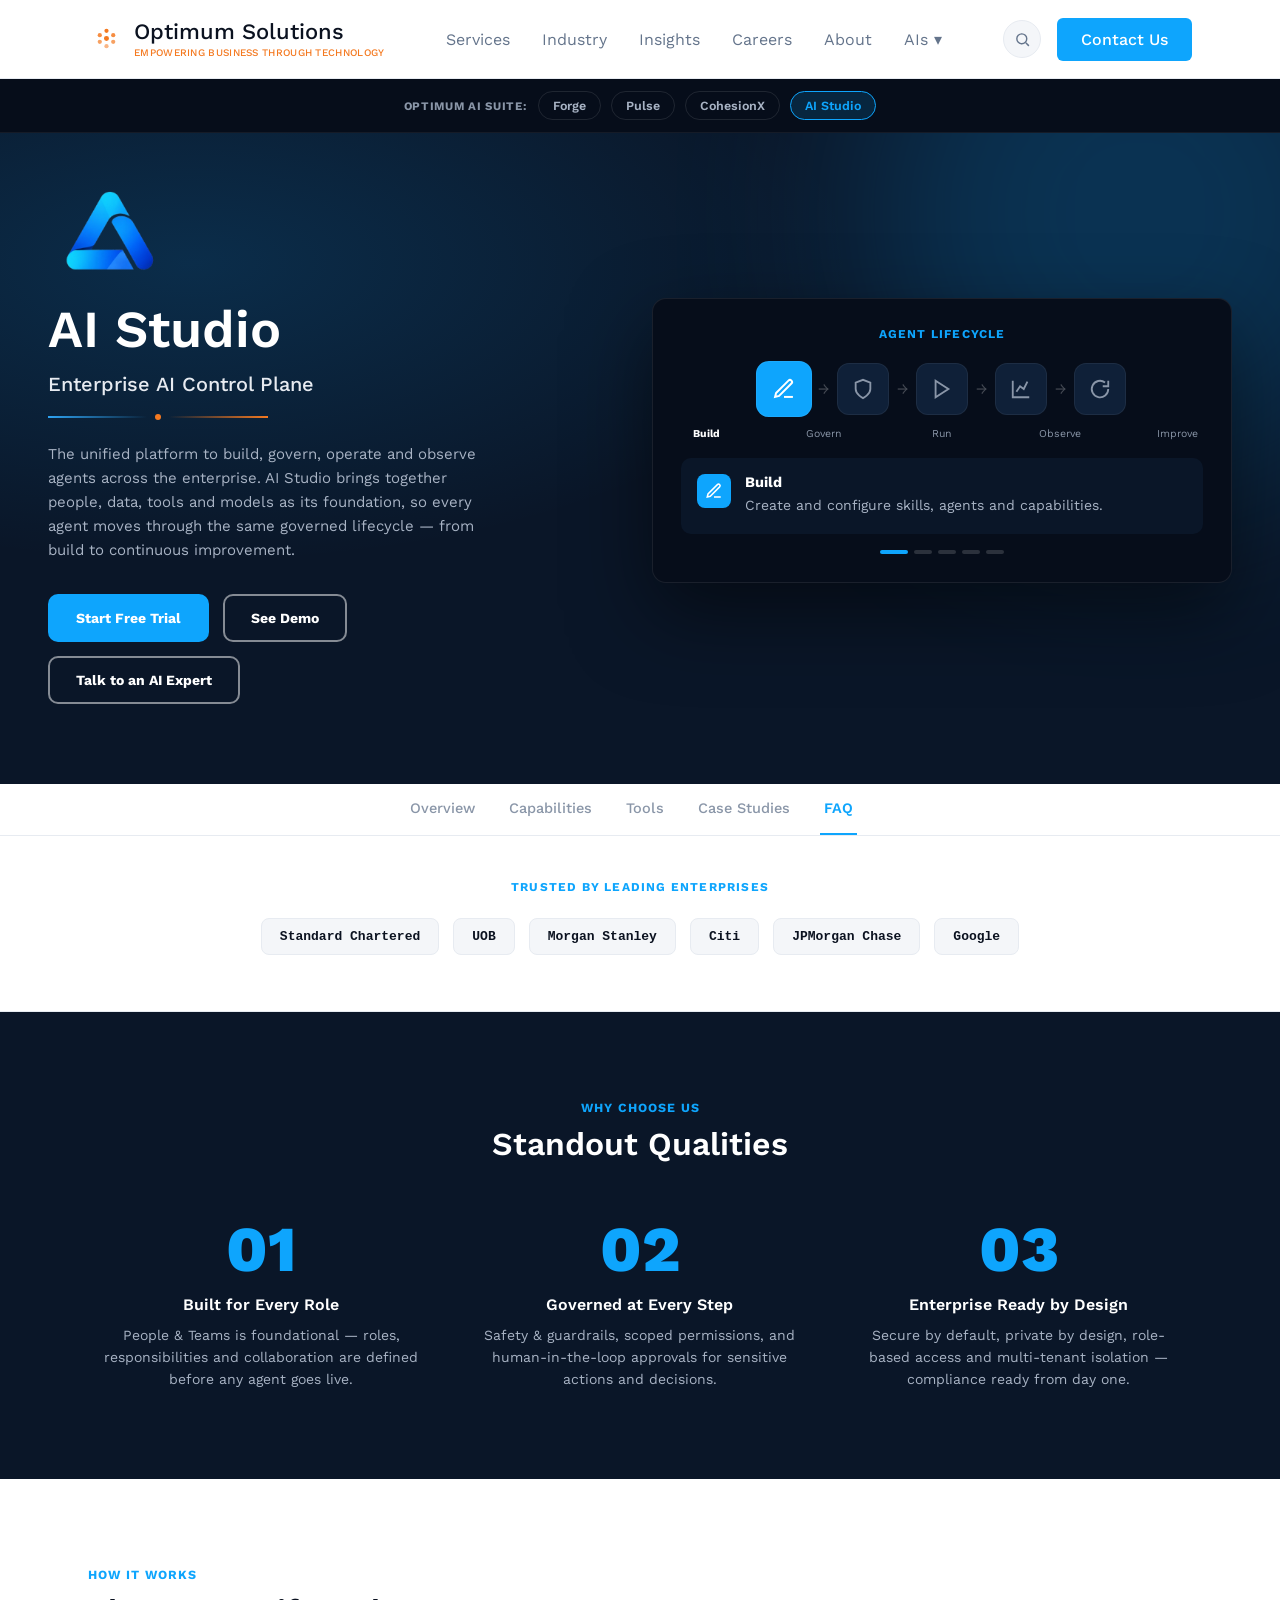
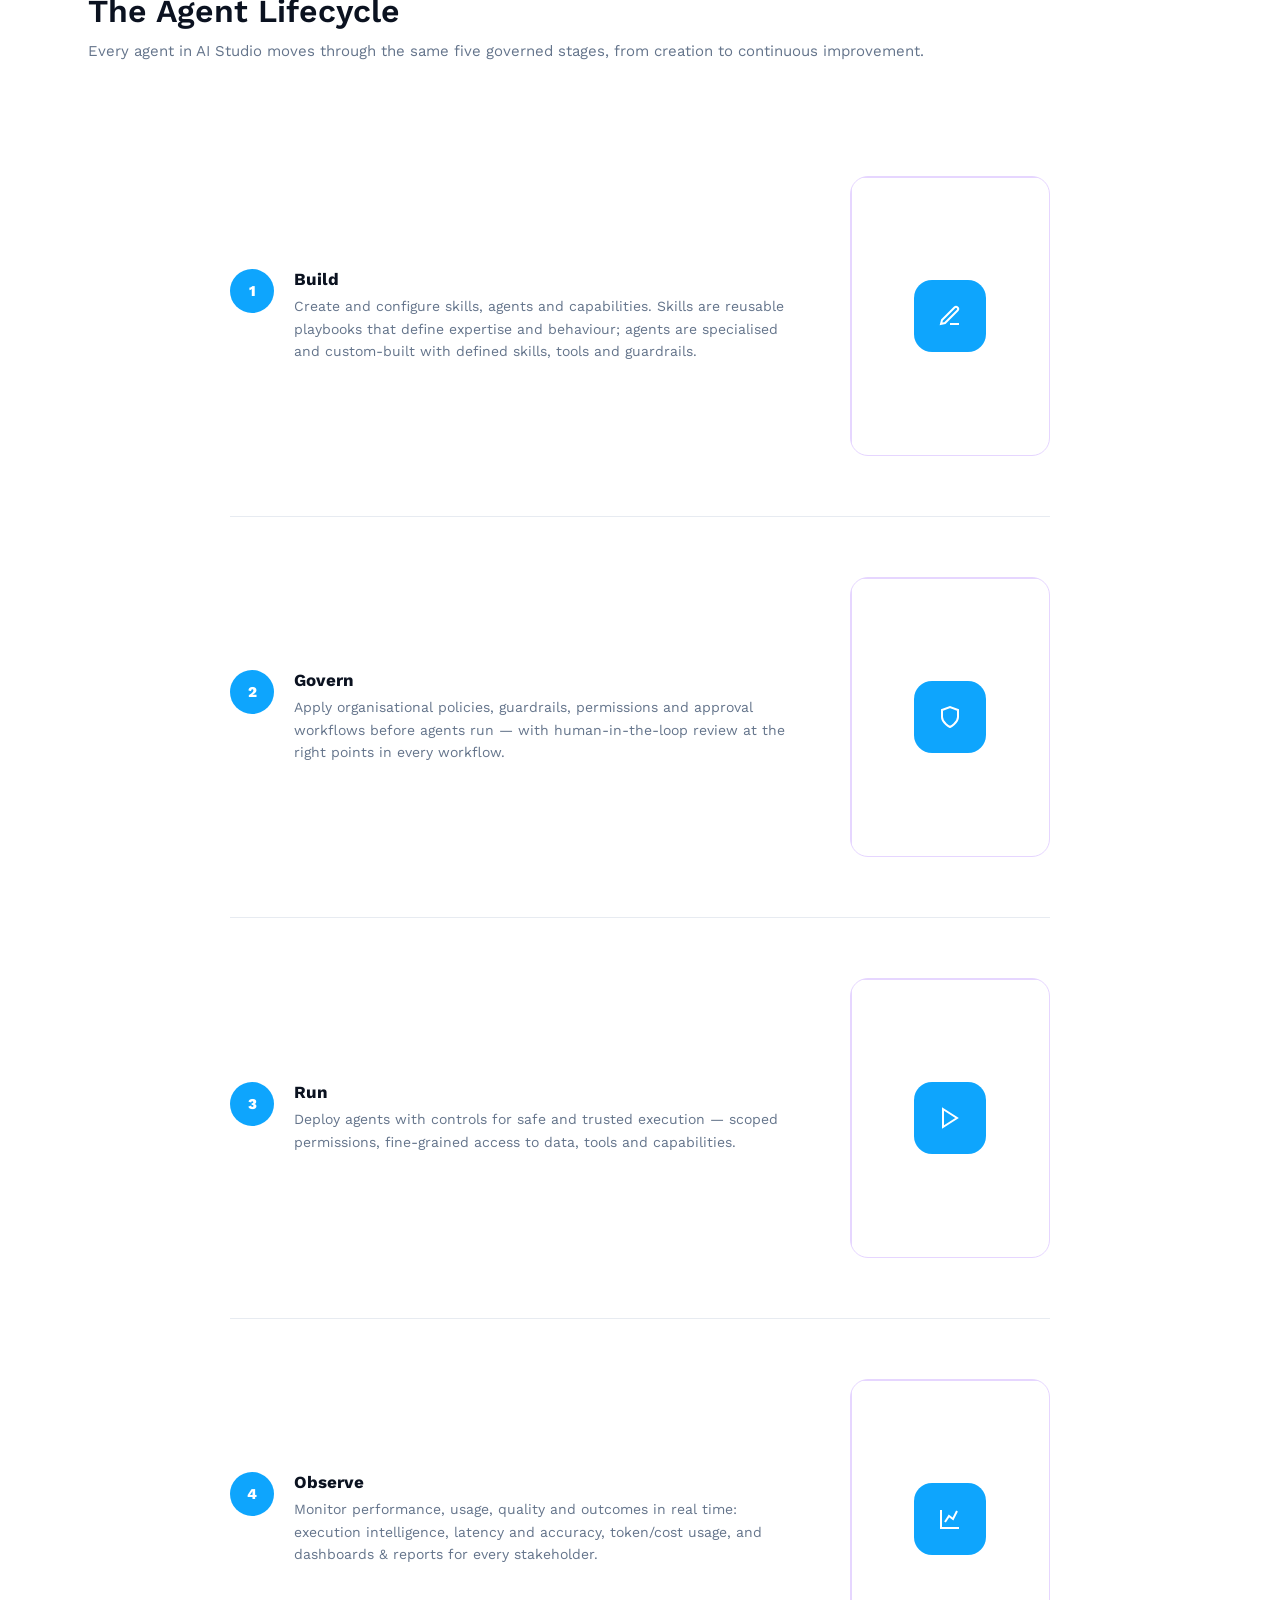
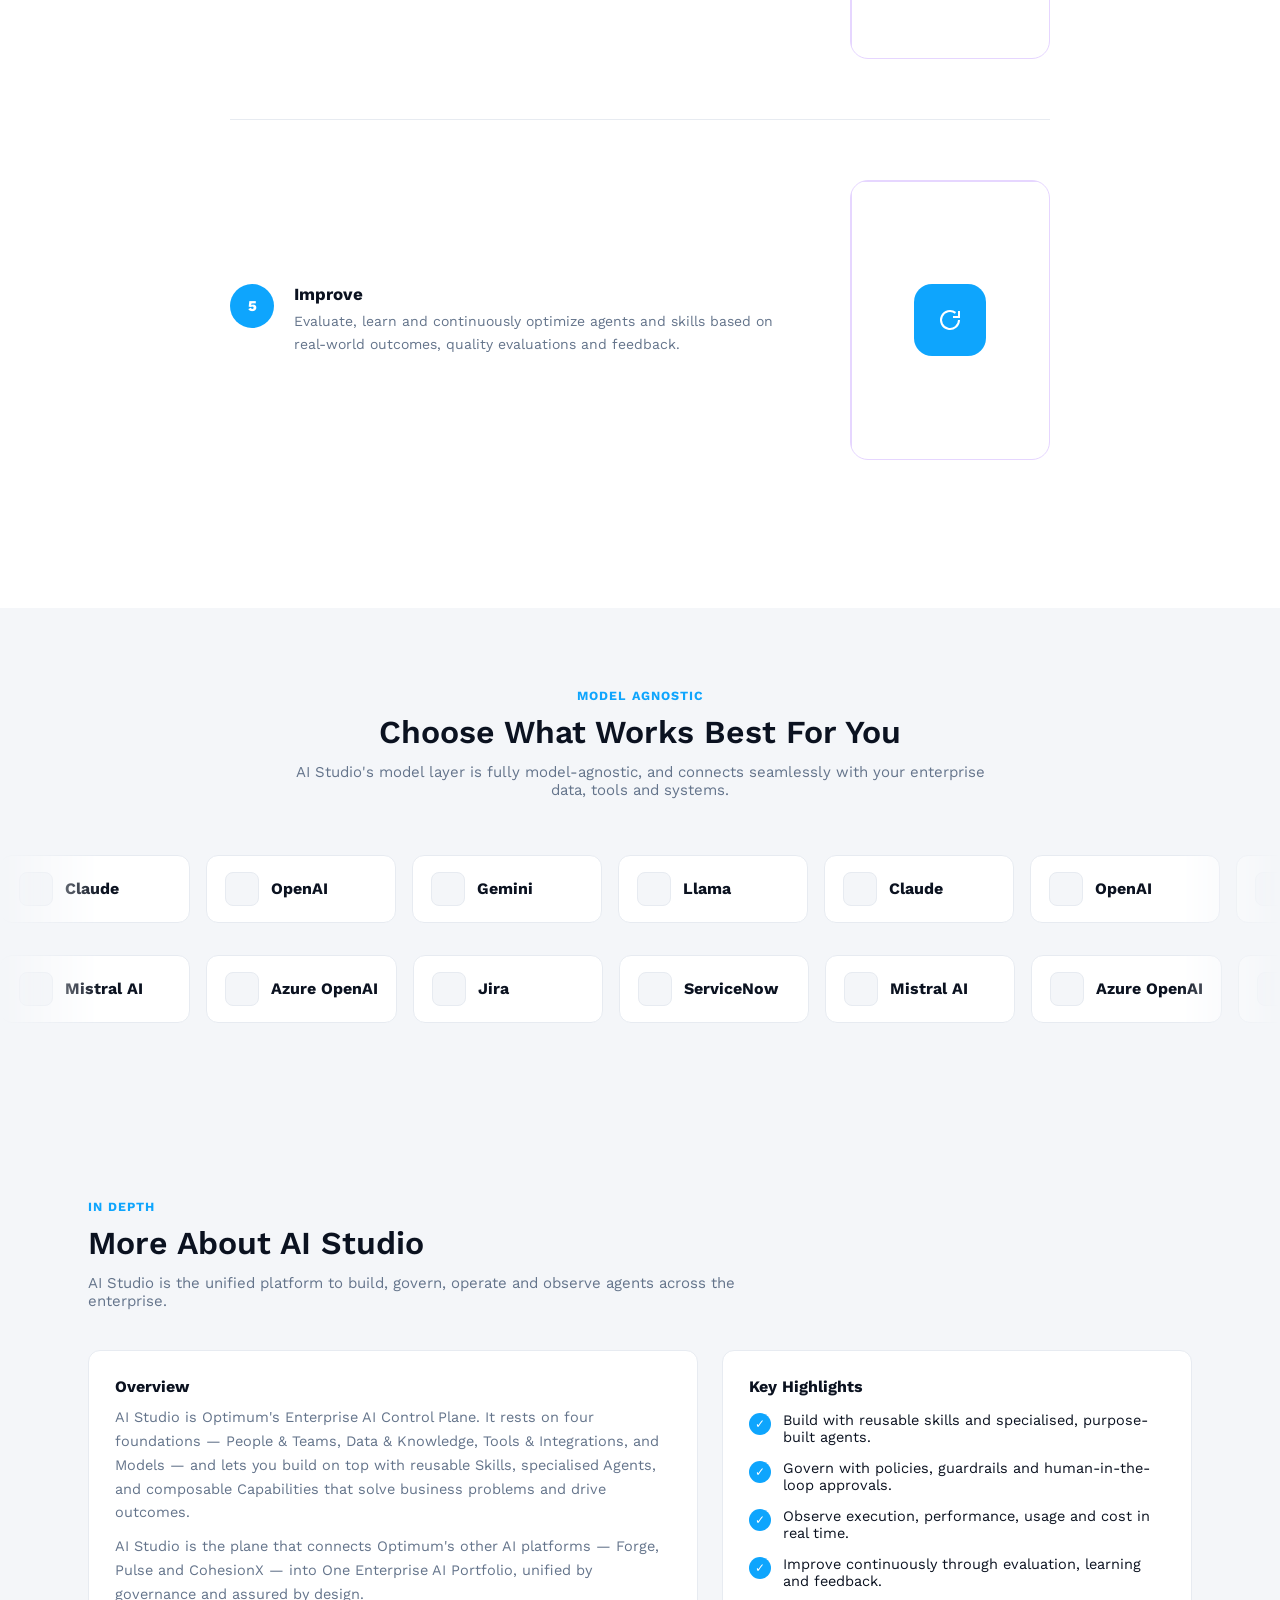
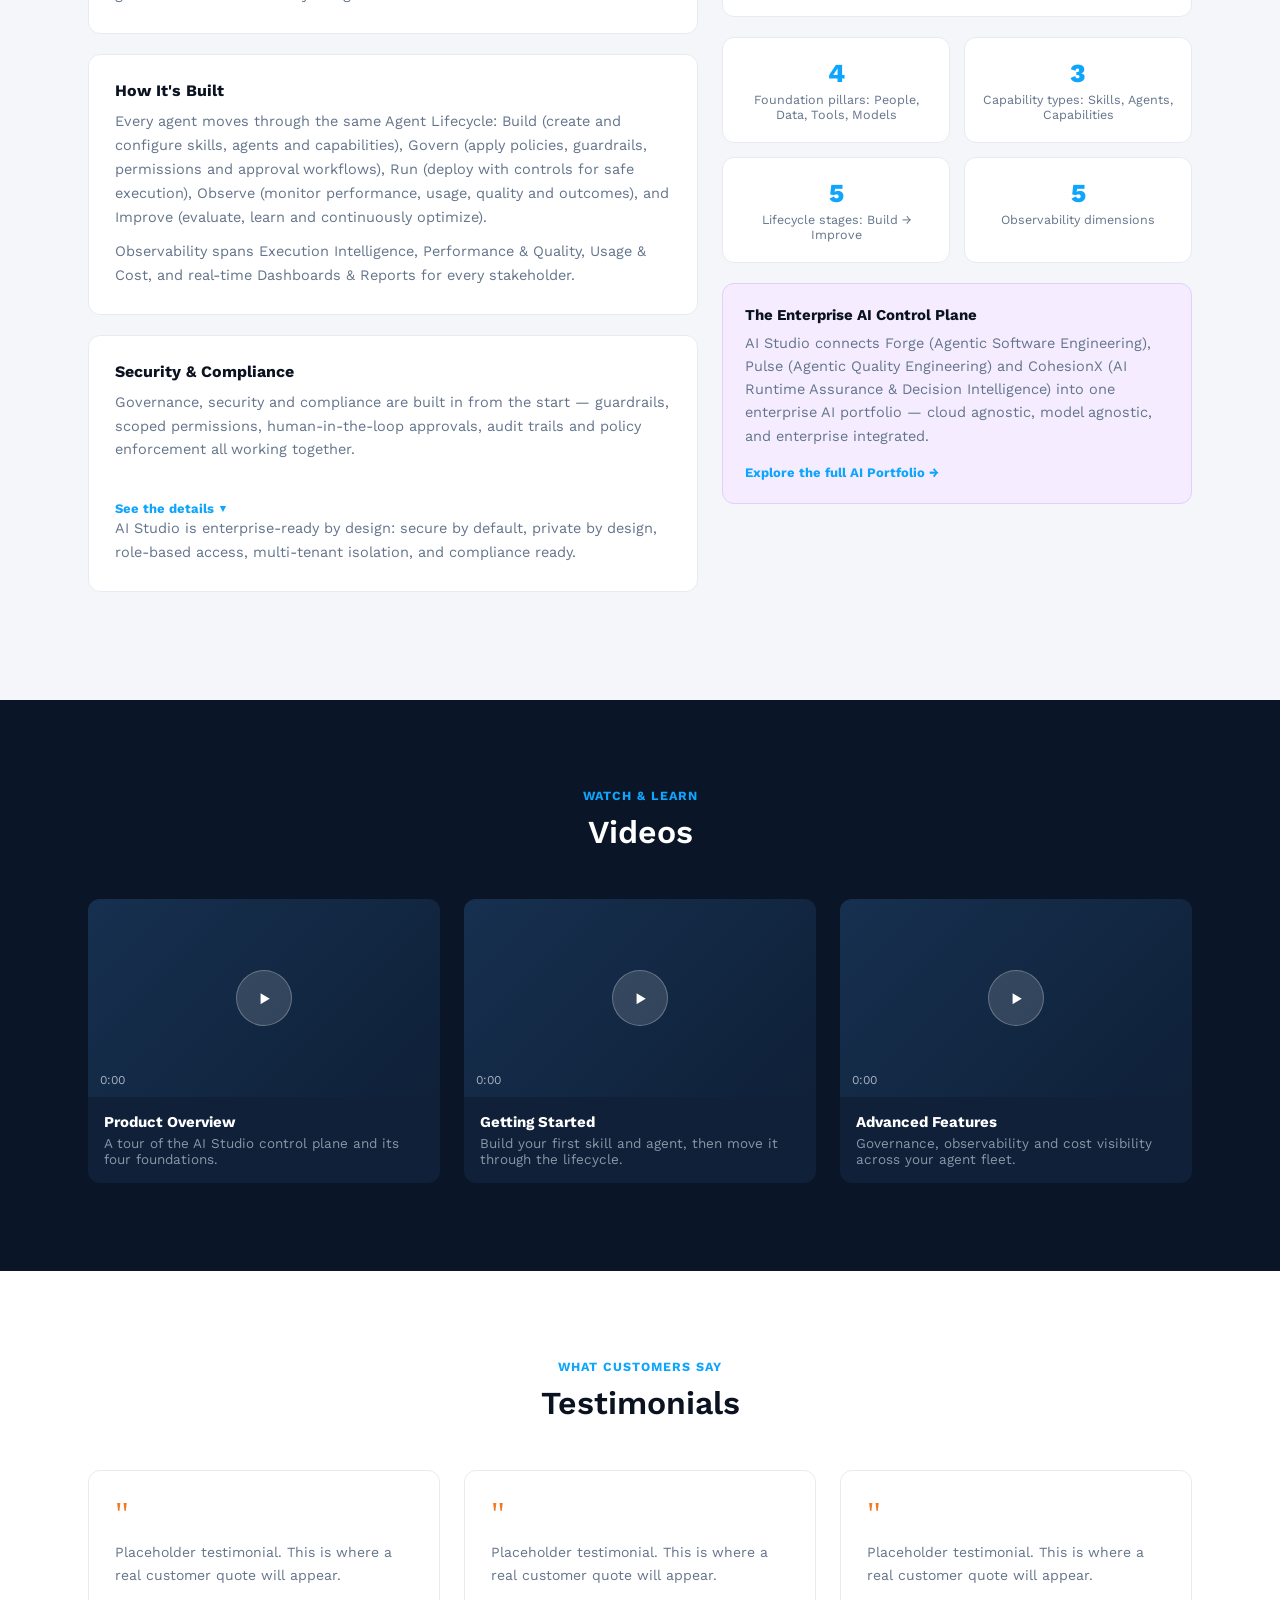
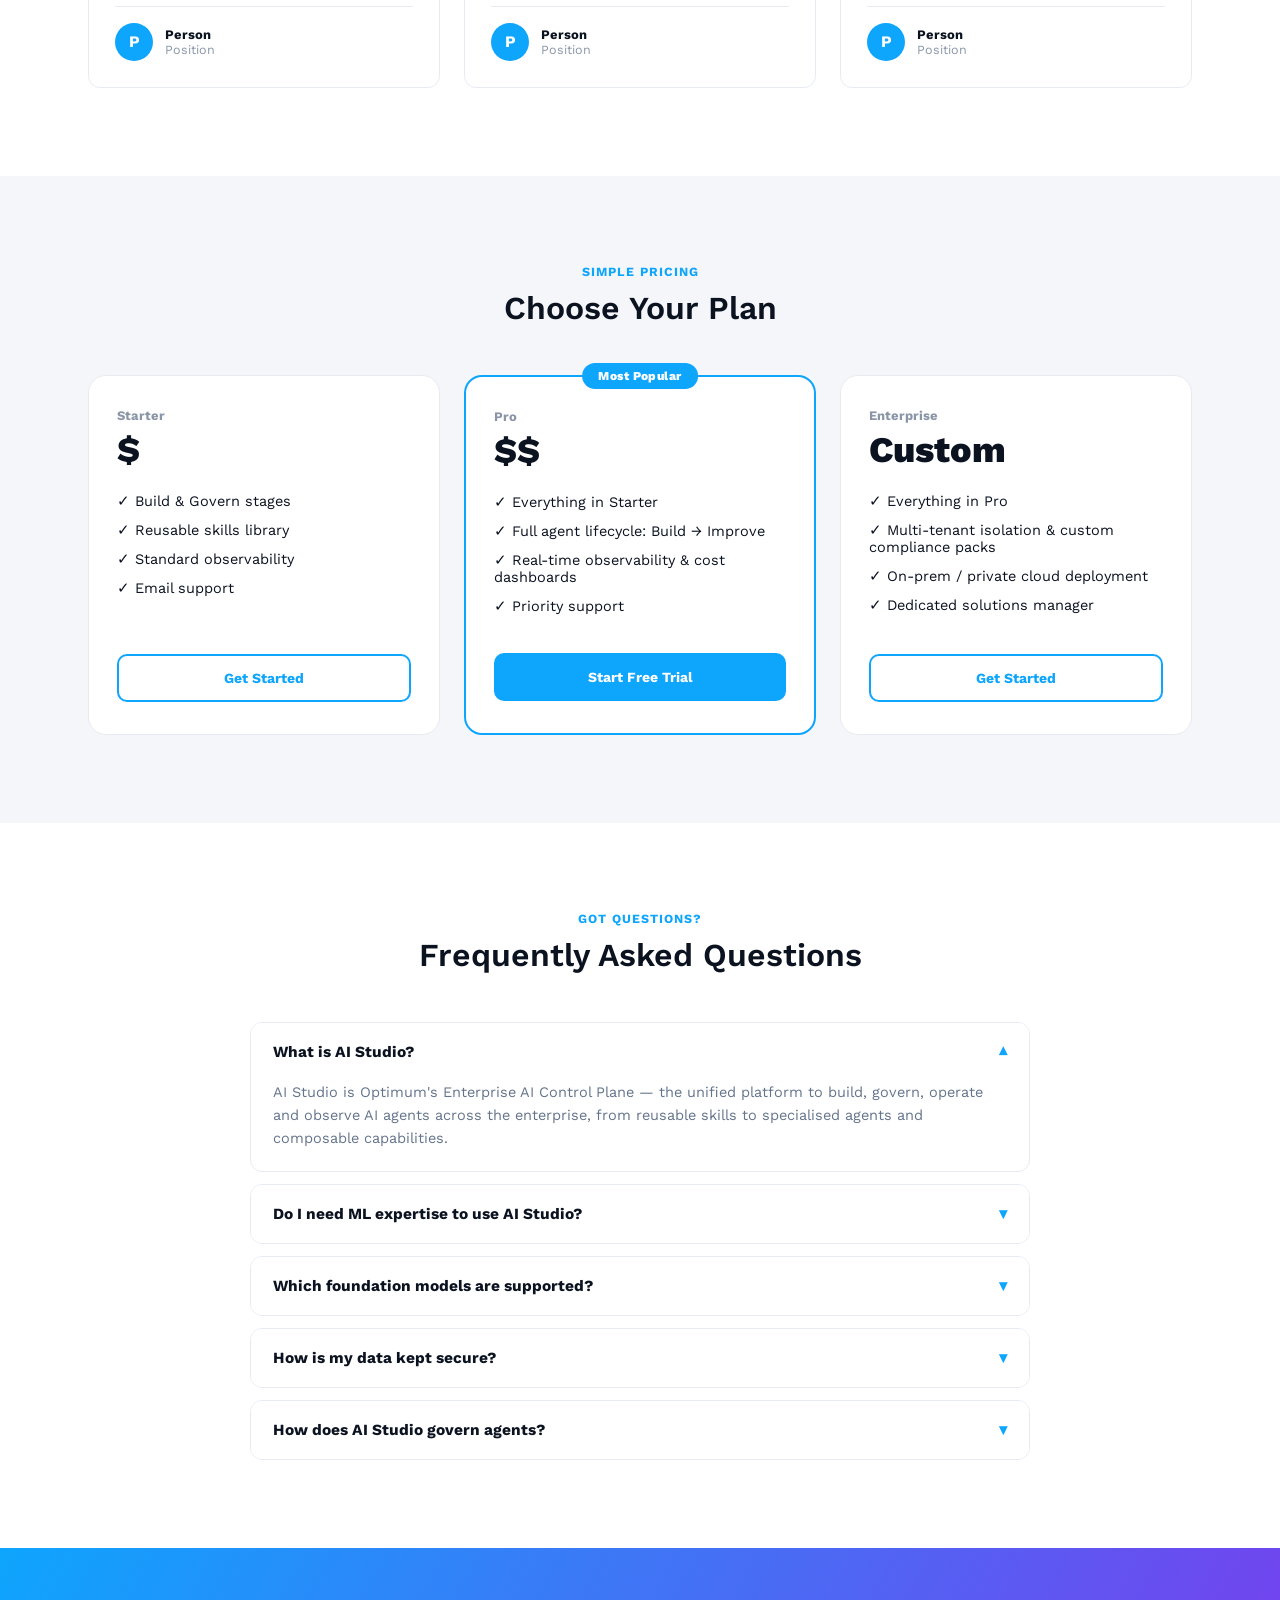
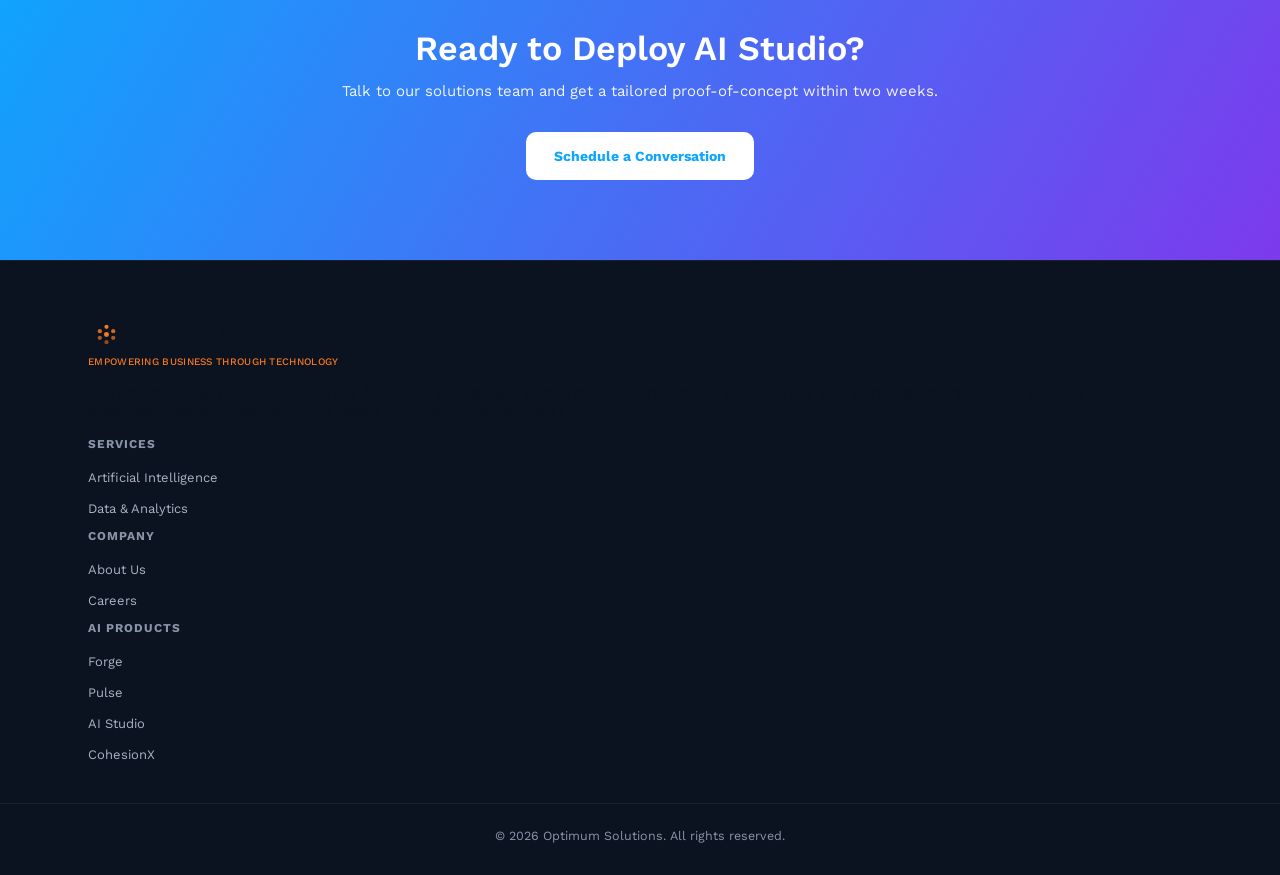
==== ai-studio.html @ cfad6c23 "Update info amount added dropdowns" ====
<!DOCTYPE html>
<html lang="en">
<head>
<meta charset="UTF-8" />
<meta name="viewport" content="width=device-width, initial-scale=1.0" />
<title>AI Studio — Enterprise AI Control Plane | Optimum Solutions</title>
<link rel="preconnect" href="https://fonts.googleapis.com">
<link rel="preconnect" href="https://fonts.gstatic.com" crossorigin>
<link href="https://fonts.googleapis.com/css2?family=Work+Sans:wght@400;500;600;700&display=swap" rel="stylesheet">
<link rel="stylesheet" href="css/styles.css" />
</head>
<body class="aistudio-page">

<!-- ============ HEADER / NAVBAR ============ -->
<header class="site-header">
  <div class="container navbar">
    <a href="index.html" class="brand">
      <span class="mark">
        <svg viewBox="0 0 24 24" fill="none">
          <circle cx="12" cy="4" r="2.2" fill="#f47920"/>
          <circle cx="19" cy="8.5" r="2.2" fill="#f47920" opacity="0.85"/>
          <circle cx="19" cy="15.5" r="2.2" fill="#f47920" opacity="0.7"/>
          <circle cx="12" cy="20" r="2.2" fill="#f47920" opacity="0.55"/>
          <circle cx="5" cy="15.5" r="2.2" fill="#f47920" opacity="0.7"/>
          <circle cx="5" cy="8.5" r="2.2" fill="#f47920" opacity="0.85"/>
          <circle cx="12" cy="12" r="2.6" fill="#f47920"/>
        </svg>
      </span>
      <span class="brand-text">
        <span class="brand-name">Optimum Solutions</span>
        <span class="brand-tagline">Empowering Business through Technology</span>
      </span>
    </a>
    <ul class="nav-links">
      <li><a href="index.html#">Services</a></li>
      <li><a href="index.html#">Industry</a></li>
      <li><a href="index.html#">Insights</a></li>
      <li><a href="index.html#">Careers</a></li>
      <li><a href="index.html#">About</a></li>
      <li class="nav-item-dropdown">
        <button class="nav-item">AIs <span class="chevron">▾</span></button>
        <div class="ai-dropdown">
          <div class="ai-dropdown-label">AI Products</div>
          <a class="ai-dropdown-item" href="forge.html">
            <span class="left"><span class="ai-dot forge"></span> Forge</span><span class="arrow">→</span>
          </a>
          <a class="ai-dropdown-item" href="pulse.html">
            <span class="left"><span class="ai-dot pulse"></span> Pulse</span><span class="arrow">→</span>
          </a>
          <a class="ai-dropdown-item" href="cohesionx.html">
            <span class="left"><span class="ai-dot cohesionx"></span> CohesionX</span><span class="arrow">→</span>
          </a>
          <a class="ai-dropdown-item" href="ai-studio.html">
            <span class="left"><span class="ai-dot aistudio"></span> AI Studio</span><span class="arrow">→</span>
          </a>
        </div>
      </li>
    </ul>
    <div class="nav-right">
      <button type="button" class="nav-search" aria-label="Search">
        <svg viewBox="0 0 24 24" fill="none" stroke="currentColor" stroke-width="2"><circle cx="11" cy="11" r="7"/><path d="M21 21l-4.3-4.3"/></svg>
      </button>
      <a href="#" class="btn btn-primary">Contact Us</a>
    </div>
  </div>
</header>

<!-- ============ AI SWITCHER ============ -->
<div class="ai-switcher">
  <div class="container">
    <span class="ai-switcher-label">Optimum AI Suite:</span>
    <a href="forge.html" class="ai-switcher-pill forge">Forge</a>
    <a href="pulse.html" class="ai-switcher-pill pulse">Pulse</a>
    <a href="cohesionx.html" class="ai-switcher-pill cohesionx">CohesionX</a>
    <a href="ai-studio.html" class="ai-switcher-pill aistudio active">AI Studio</a>
  </div>
</div>

<!-- ============ HERO ============ -->
<section class="product-hero theme-aistudio">
  <div class="container">
    <div class="product-hero-grid">
      <div>
        <img src="images/ai-studio.png" alt="AI Studio logo" class="product-logo">
        <h1>AI Studio</h1>
        <p class="subtitle">Enterprise AI Control Plane</p>
        <div class="brand-divider"><span class="dot"></span></div>
        <p class="lede">The unified platform to build, govern, operate and observe agents across the enterprise. AI Studio brings together people, data, tools and models as its foundation, so every agent moves through the same governed lifecycle — from build to continuous improvement.</p>
        <div class="actions">
          <a href="#" class="btn btn-primary">Start Free Trial</a>
          <a href="#" class="btn btn-outline-white">See Demo</a>
          <a href="#" class="btn btn-outline-white">Talk to an AI Expert</a>
        </div>
      </div>

      <!-- Live Agent Lifecycle carousel — accurate to the AI Studio platform diagram -->
      <div class="lifecycle-window"
           data-lifecycle='[
             {"title":"Build","body":"Create and configure skills, agents and capabilities."},
             {"title":"Govern","body":"Apply policies, guardrails, permissions and approval workflows."},
             {"title":"Run","body":"Deploy agents with controls for safe and trusted execution."},
             {"title":"Observe","body":"Monitor performance, usage, quality and outcomes."},
             {"title":"Improve","body":"Evaluate, learn and continuously optimize agents and skills."}
           ]'>
        <div class="lifecycle-label">Agent Lifecycle</div>
        <div class="lifecycle-steps">
          <div class="lifecycle-step"><svg viewBox="0 0 24 24" fill="none" stroke="currentColor" stroke-width="2"><path d="M12 20h9"/><path d="M16.5 3.5a2.1 2.1 0 013 3L7 19l-4 1 1-4L16.5 3.5z"/></svg></div>
          <span class="lifecycle-arrow">→</span>
          <div class="lifecycle-step"><svg viewBox="0 0 24 24" fill="none" stroke="currentColor" stroke-width="2"><path d="M12 22s8-4 8-10V5l-8-3-8 3v7c0 6 8 10 8 10z"/></svg></div>
          <span class="lifecycle-arrow">→</span>
          <div class="lifecycle-step"><svg viewBox="0 0 24 24" fill="none" stroke="currentColor" stroke-width="2"><path d="M5 3l14 9-14 9V3z"/></svg></div>
          <span class="lifecycle-arrow">→</span>
          <div class="lifecycle-step"><svg viewBox="0 0 24 24" fill="none" stroke="currentColor" stroke-width="2"><path d="M3 3v18h18"/><path d="M7 15l4-6 4 3 4-8"/></svg></div>
          <span class="lifecycle-arrow">→</span>
          <div class="lifecycle-step"><svg viewBox="0 0 24 24" fill="none" stroke="currentColor" stroke-width="2"><path d="M21 12a9 9 0 11-3.5-7.1"/><path d="M21 3v6h-6"/></svg></div>
        </div>
        <div class="lifecycle-step-labels">
          <span>Build</span><span></span><span>Govern</span><span></span><span>Run</span><span></span><span>Observe</span><span></span><span>Improve</span>
        </div>
        <div class="lifecycle-detail">
          <div class="lifecycle-detail-icon"></div>
          <div>
            <h4></h4>
            <p></p>
          </div>
        </div>
        <div class="lifecycle-dots">
          <span></span><span></span><span></span><span></span><span></span>
        </div>
      </div>
    </div>
  </div>
</section>

<!-- ============ SECTION BOOKMARKS ============ -->
<nav class="page-tabs" data-page-tabs>
  <div class="container">
    <a class="page-tab" href="#overview">Overview</a>
    <a class="page-tab" href="#capabilities">Capabilities</a>
    <a class="page-tab" href="#tools">Tools</a>
    <a class="page-tab" href="#case-studies">Case Studies</a>
    <a class="page-tab" href="#faq">FAQ</a>
  </div>
</nav>
<!-- ============ TRUSTED BY ============ -->
<section class="trusted-strip">
  <div class="container">
    <div class="label">Trusted by Leading Enterprises</div>
    <div class="logo-row">
      <span class="logo-pill">Standard Chartered</span>
      <span class="logo-pill">UOB</span>
      <span class="logo-pill">Morgan Stanley</span>
      <span class="logo-pill">Citi</span>
      <span class="logo-pill">JPMorgan Chase</span>
      <span class="logo-pill">Google</span>
    </div>
  </div>
</section>

<!-- ============ STANDOUT QUALITIES ============ -->
<section class="standout-section" id="overview">
  <div class="container">
    <div class="section-head">
      <span class="eyebrow">Why Choose Us</span>
      <h2>Standout Qualities</h2>
    </div>
    <div class="standout-grid">
      <div>
        <div class="standout-num">01</div>
        <h3>Built for Every Role</h3>
        <p>People & Teams is foundational — roles, responsibilities and collaboration are defined before any agent goes live.</p>
      </div>
      <div>
        <div class="standout-num">02</div>
        <h3>Governed at Every Step</h3>
        <p>Safety & guardrails, scoped permissions, and human-in-the-loop approvals for sensitive actions and decisions.</p>
      </div>
      <div>
        <div class="standout-num">03</div>
        <h3>Enterprise Ready by Design</h3>
        <p>Secure by default, private by design, role-based access and multi-tenant isolation — compliance ready from day one.</p>
      </div>
    </div>
  </div>
</section>

<!-- ============ WORKFLOW: Agent Lifecycle ============ -->
<section class="workflow-section aistudio" id="capabilities">
  <div class="container">
    <div class="section-head on-light">
      <span class="eyebrow">How It Works</span>
      <h2>The Agent Lifecycle</h2>
      <p>Every agent in AI Studio moves through the same five governed stages, from creation to continuous improvement.</p>
    </div>

    <div class="workflow-rows">
      <div class="workflow-row">
        <div class="workflow-text">
          <div class="step-num">1</div>
          <div>
            <h4>Build</h4>
            <p>Create and configure skills, agents and capabilities. Skills are reusable playbooks that define expertise and behaviour; agents are specialised and custom-built with defined skills, tools and guardrails.</p>
          </div>
        </div>
        <div class="workflow-visual">
          <div class="visual-icon">
            <svg width="24" height="24" viewBox="0 0 24 24" fill="none" stroke="white" stroke-width="2"><path d="M12 20h9"/><path d="M16.5 3.5a2.1 2.1 0 013 3L7 19l-4 1 1-4L16.5 3.5z"/></svg>
          </div>
        </div>
      </div>

      <div class="workflow-row">
        <div class="workflow-text">
          <div class="step-num">2</div>
          <div>
            <h4>Govern</h4>
            <p>Apply organisational policies, guardrails, permissions and approval workflows before agents run — with human-in-the-loop review at the right points in every workflow.</p>
          </div>
        </div>
        <div class="workflow-visual">
          <div class="visual-icon">
            <svg width="24" height="24" viewBox="0 0 24 24" fill="none" stroke="white" stroke-width="2"><path d="M12 22s8-4 8-10V5l-8-3-8 3v7c0 6 8 10 8 10z"/></svg>
          </div>
        </div>
      </div>

      <div class="workflow-row">
        <div class="workflow-text">
          <div class="step-num">3</div>
          <div>
            <h4>Run</h4>
            <p>Deploy agents with controls for safe and trusted execution — scoped permissions, fine-grained access to data, tools and capabilities.</p>
          </div>
        </div>
        <div class="workflow-visual">
          <div class="visual-icon">
            <svg width="24" height="24" viewBox="0 0 24 24" fill="none" stroke="white" stroke-width="2"><path d="M5 3l14 9-14 9V3z"/></svg>
          </div>
        </div>
      </div>

      <div class="workflow-row">
        <div class="workflow-text">
          <div class="step-num">4</div>
          <div>
            <h4>Observe</h4>
            <p>Monitor performance, usage, quality and outcomes in real time: execution intelligence, latency and accuracy, token/cost usage, and dashboards & reports for every stakeholder.</p>
          </div>
        </div>
        <div class="workflow-visual">
          <div class="visual-icon">
            <svg width="24" height="24" viewBox="0 0 24 24" fill="none" stroke="white" stroke-width="2"><path d="M3 3v18h18"/><path d="M7 15l4-6 4 3 4-8"/></svg>
          </div>
        </div>
      </div>

      <div class="workflow-row">
        <div class="workflow-text">
          <div class="step-num">5</div>
          <div>
            <h4>Improve</h4>
            <p>Evaluate, learn and continuously optimize agents and skills based on real-world outcomes, quality evaluations and feedback.</p>
          </div>
        </div>
        <div class="workflow-visual">
          <div class="visual-icon">
            <svg width="24" height="24" viewBox="0 0 24 24" fill="none" stroke="white" stroke-width="2"><path d="M21 12a9 9 0 11-3.5-7.1"/><path d="M21 3v6h-6"/></svg>
          </div>
        </div>
      </div>
    </div>
  </div>
</section>

<!-- ============ INTEGRATIONS ============ -->
<section class="integrations-section" id="tools">
  <div class="container">
    <div class="section-head on-light">
      <span class="eyebrow">Model Agnostic</span>
      <h2>Choose What Works Best For You</h2>
      <p>AI Studio's model layer is fully model-agnostic, and connects seamlessly with your enterprise data, tools and systems.</p>
    </div>
  </div>

  <div class="marquee-row">
    <div class="marquee-track">
      <div class="integration-pill"><span class="integration-badge"><img src="https://www.google.com/s2/favicons?sz=128&domain=anthropic.com" alt="Claude logo" onerror="this.style.display='none'"></span> Claude</div>
      <div class="integration-pill"><span class="integration-badge"><img src="https://www.google.com/s2/favicons?sz=128&domain=openai.com" alt="OpenAI logo" onerror="this.style.display='none'"></span> OpenAI</div>
      <div class="integration-pill"><span class="integration-badge"><img src="https://www.google.com/s2/favicons?sz=128&domain=gemini.google.com" alt="Gemini logo" onerror="this.style.display='none'"></span> Gemini</div>
      <div class="integration-pill"><span class="integration-badge"><img src="https://www.google.com/s2/favicons?sz=128&domain=llama.meta.com" alt="Llama logo" onerror="this.style.display='none'"></span> Llama</div>
      <div class="integration-pill"><span class="integration-badge"><img src="https://www.google.com/s2/favicons?sz=128&domain=anthropic.com" alt="Claude logo" onerror="this.style.display='none'"></span> Claude</div>
      <div class="integration-pill"><span class="integration-badge"><img src="https://www.google.com/s2/favicons?sz=128&domain=openai.com" alt="OpenAI logo" onerror="this.style.display='none'"></span> OpenAI</div>
      <div class="integration-pill"><span class="integration-badge"><img src="https://www.google.com/s2/favicons?sz=128&domain=gemini.google.com" alt="Gemini logo" onerror="this.style.display='none'"></span> Gemini</div>
      <div class="integration-pill"><span class="integration-badge"><img src="https://www.google.com/s2/favicons?sz=128&domain=llama.meta.com" alt="Llama logo" onerror="this.style.display='none'"></span> Llama</div>
    </div>
  </div>
  <div class="marquee-row">
    <div class="marquee-track reverse">
      <div class="integration-pill"><span class="integration-badge"><img src="https://www.google.com/s2/favicons?sz=128&domain=mistral.ai" alt="Mistral AI logo" onerror="this.style.display='none'"></span> Mistral AI</div>
      <div class="integration-pill"><span class="integration-badge"><img src="https://www.google.com/s2/favicons?sz=128&domain=azure.microsoft.com" alt="Azure OpenAI logo" onerror="this.style.display='none'"></span> Azure OpenAI</div>
      <div class="integration-pill"><span class="integration-badge"><img src="https://www.google.com/s2/favicons?sz=128&domain=jira.com" alt="Jira logo" onerror="this.style.display='none'"></span> Jira</div>
      <div class="integration-pill"><span class="integration-badge"><img src="https://www.google.com/s2/favicons?sz=128&domain=servicenow.com" alt="ServiceNow logo" onerror="this.style.display='none'"></span> ServiceNow</div>
      <div class="integration-pill"><span class="integration-badge"><img src="https://www.google.com/s2/favicons?sz=128&domain=mistral.ai" alt="Mistral AI logo" onerror="this.style.display='none'"></span> Mistral AI</div>
      <div class="integration-pill"><span class="integration-badge"><img src="https://www.google.com/s2/favicons?sz=128&domain=azure.microsoft.com" alt="Azure OpenAI logo" onerror="this.style.display='none'"></span> Azure OpenAI</div>
      <div class="integration-pill"><span class="integration-badge"><img src="https://www.google.com/s2/favicons?sz=128&domain=jira.com" alt="Jira logo" onerror="this.style.display='none'"></span> Jira</div>
      <div class="integration-pill"><span class="integration-badge"><img src="https://www.google.com/s2/favicons?sz=128&domain=servicenow.com" alt="ServiceNow logo" onerror="this.style.display='none'"></span> ServiceNow</div>
    </div>
  </div>
</section>

<!-- ============ IN-DEPTH ============ -->
<section class="indepth-section" id="in-depth">
  <div class="container">
    <div class="section-head on-light" style="text-align:left; margin:0 0 40px;">
      <span class="eyebrow">In Depth</span>
      <h2>More About AI Studio</h2>
      <p>AI Studio is the unified platform to build, govern, operate and observe agents across the enterprise.</p>
    </div>

    <div class="indepth-grid">
      <div>
        <div class="indepth-card">
          <h4>Overview</h4>
          <p>AI Studio is Optimum's Enterprise AI Control Plane. It rests on four foundations — People & Teams, Data & Knowledge, Tools & Integrations, and Models — and lets you build on top with reusable Skills, specialised Agents, and composable Capabilities that solve business problems and drive outcomes.</p>
          <p>AI Studio is the plane that connects Optimum's other AI platforms — Forge, Pulse and CohesionX — into One Enterprise AI Portfolio, unified by governance and assured by design.</p>
        </div>
        <div class="indepth-card">
          <h4>How It's Built</h4>
          <p>Every agent moves through the same Agent Lifecycle: Build (create and configure skills, agents and capabilities), Govern (apply policies, guardrails, permissions and approval workflows), Run (deploy with controls for safe execution), Observe (monitor performance, usage, quality and outcomes), and Improve (evaluate, learn and continuously optimize).</p>
          <p>Observability spans Execution Intelligence, Performance & Quality, Usage & Cost, and real-time Dashboards & Reports for every stakeholder.</p>
        </div>
        <div class="indepth-card">
          <h4>Security & Compliance</h4>
          <p>Governance, security and compliance are built in from the start — guardrails, scoped permissions, human-in-the-loop approvals, audit trails and policy enforcement all working together.</p>
          <div class="spotlight-more" data-spotlight-more>
            <div class="spotlight-more-inner">
              <ul class="indepth-list">
                <li><b>Safety & Guardrails</b> — prevent misuse and protect the enterprise</li>
                <li><b>Scoped Permissions</b> — fine-grained access control</li>
                <li><b>Approvals & Workflows</b> — human-in-the-loop review for sensitive actions</li>
                <li><b>Audit Trails</b> — immutable logs of every action and decision</li>
                <li><b>Policy Compliance & Data Security</b> — enforce enterprise policies and standards</li>
              </ul>
            </div>
          </div>
          <button type="button" class="spotlight-toggle" data-spotlight-toggle data-label-more="See the details" data-label-less="Show less">See the details <span class="chev">▾</span></button>
          <p>AI Studio is enterprise-ready by design: secure by default, private by design, role-based access, multi-tenant isolation, and compliance ready.</p>
        </div>
      </div>

      <div>
        <div class="highlights-card">
          <h4>Key Highlights</h4>
          <div class="highlight-item"><span class="check-badge">✓</span> Build with reusable skills and specialised, purpose-built agents.</div>
          <div class="highlight-item"><span class="check-badge">✓</span> Govern with policies, guardrails and human-in-the-loop approvals.</div>
          <div class="highlight-item"><span class="check-badge">✓</span> Observe execution, performance, usage and cost in real time.</div>
          <div class="highlight-item"><span class="check-badge">✓</span> Improve continuously through evaluation, learning and feedback.</div>
        </div>

        <div class="metrics-grid">
          <div class="metric-tile"><div class="value">4</div><div class="label">Foundation pillars: People, Data, Tools, Models</div></div>
          <div class="metric-tile"><div class="value">3</div><div class="label">Capability types: Skills, Agents, Capabilities</div></div>
          <div class="metric-tile"><div class="value">5</div><div class="label">Lifecycle stages: Build → Improve</div></div>
          <div class="metric-tile"><div class="value">5</div><div class="label">Observability dimensions</div></div>
        </div>

        <div class="spotlight-card" id="case-studies">
          <h4>The Enterprise AI Control Plane</h4>
          <p>AI Studio connects Forge (Agentic Software Engineering), Pulse (Agentic Quality Engineering) and CohesionX (AI Runtime Assurance & Decision Intelligence) into one enterprise AI portfolio — cloud agnostic, model agnostic, and enterprise integrated.</p>
          <a href="index.html#ai-platforms">Explore the full AI Portfolio →</a>
        </div>
      </div>
    </div>
  </div>
</section>

<!-- ============ VIDEOS ============ -->
<section class="videos-section">
  <div class="container">
    <div class="section-head">
      <span class="eyebrow">Watch & Learn</span>
      <h2>Videos</h2>
    </div>
    <div class="video-grid">
      <div class="video-card">
        <div class="video-thumb"><div class="play-btn">▶</div><span class="video-time">0:00</span></div>
        <div class="video-meta"><h4>Product Overview</h4><p>A tour of the AI Studio control plane and its four foundations.</p></div>
      </div>
      <div class="video-card">
        <div class="video-thumb"><div class="play-btn">▶</div><span class="video-time">0:00</span></div>
        <div class="video-meta"><h4>Getting Started</h4><p>Build your first skill and agent, then move it through the lifecycle.</p></div>
      </div>
      <div class="video-card">
        <div class="video-thumb"><div class="play-btn">▶</div><span class="video-time">0:00</span></div>
        <div class="video-meta"><h4>Advanced Features</h4><p>Governance, observability and cost visibility across your agent fleet.</p></div>
      </div>
    </div>
  </div>
</section>

<!-- ============ TESTIMONIALS ============ -->
<section class="testimonials-section">
  <div class="container">
    <div class="section-head on-light">
      <span class="eyebrow">What Customers Say</span>
      <h2>Testimonials</h2>
    </div>
    <div class="testimonial-grid">
      <div class="testimonial-card">
        <div class="quote-mark">"</div>
        <p>Placeholder testimonial. This is where a real customer quote will appear.</p>
        <div class="testimonial-person"><div class="avatar">P</div><div><b>Person</b><span>Position</span></div></div>
      </div>
      <div class="testimonial-card">
        <div class="quote-mark">"</div>
        <p>Placeholder testimonial. This is where a real customer quote will appear.</p>
        <div class="testimonial-person"><div class="avatar">P</div><div><b>Person</b><span>Position</span></div></div>
      </div>
      <div class="testimonial-card">
        <div class="quote-mark">"</div>
        <p>Placeholder testimonial. This is where a real customer quote will appear.</p>
        <div class="testimonial-person"><div class="avatar">P</div><div><b>Person</b><span>Position</span></div></div>
      </div>
    </div>
  </div>
</section>

<!-- ============ PRICING ============ -->
<section class="pricing-section">
  <div class="container">
    <div class="section-head on-light">
      <span class="eyebrow">Simple Pricing</span>
      <h2>Choose Your Plan</h2>
    </div>
    <div class="pricing-grid">
      <div class="price-card">
        <div class="tier">Starter</div>
        <div class="price">$</div>
        <ul>
          <li>✓ Build & Govern stages</li>
          <li>✓ Reusable skills library</li>
          <li>✓ Standard observability</li>
          <li>✓ Email support</li>
        </ul>
        <a href="#" class="btn btn-outline btn-block">Get Started</a>
      </div>
      <div class="price-card featured">
        <div class="price-badge">Most Popular</div>
        <div class="tier">Pro</div>
        <div class="price">$$</div>
        <ul>
          <li>✓ Everything in Starter</li>
          <li>✓ Full agent lifecycle: Build → Improve</li>
          <li>✓ Real-time observability & cost dashboards</li>
          <li>✓ Priority support</li>
        </ul>
        <a href="#" class="btn btn-primary btn-block">Start Free Trial</a>
      </div>
      <div class="price-card">
        <div class="tier">Enterprise</div>
        <div class="price">Custom</div>
        <ul>
          <li>✓ Everything in Pro</li>
          <li>✓ Multi-tenant isolation & custom compliance packs</li>
          <li>✓ On-prem / private cloud deployment</li>
          <li>✓ Dedicated solutions manager</li>
        </ul>
        <a href="#" class="btn btn-outline btn-block">Get Started</a>
      </div>
    </div>
  </div>
</section>

<!-- ============ FAQ ============ -->
<section class="faq-section" id="faq">
  <div class="container">
    <div class="section-head on-light">
      <span class="eyebrow">Got Questions?</span>
      <h2>Frequently Asked Questions</h2>
    </div>
    <div class="faq-list">
      <div class="faq-item open">
        <button class="faq-question">What is AI Studio? <span class="chev">▾</span></button>
        <div class="faq-answer"><p>AI Studio is Optimum's Enterprise AI Control Plane — the unified platform to build, govern, operate and observe AI agents across the enterprise, from reusable skills to specialised agents and composable capabilities.</p></div>
      </div>
      <div class="faq-item">
        <button class="faq-question">Do I need ML expertise to use AI Studio? <span class="chev">▾</span></button>
        <div class="faq-answer"><p>No. AI Studio is built around People & Teams — defining roles, responsibilities and collaboration — plus reusable skills and playbooks that define expertise and behaviour, so teams can build and govern agents without ML expertise.</p></div>
      </div>
      <div class="faq-item">
        <button class="faq-question">Which foundation models are supported? <span class="chev">▾</span></button>
        <div class="faq-answer"><p>AI Studio is model-agnostic — choose what works best for you and swap models without re-architecting your agents.</p></div>
      </div>
      <div class="faq-item">
        <button class="faq-question">How is my data kept secure? <span class="chev">▾</span></button>
        <div class="faq-answer"><p>AI Studio is secure by default and private by design: enterprise-grade data security, scoped permissions, role-based access, multi-tenant isolation, and immutable audit trails of every action and decision.</p></div>
      </div>
      <div class="faq-item">
        <button class="faq-question">How does AI Studio govern agents? <span class="chev">▾</span></button>
        <div class="faq-answer"><p>Through built-in Safety & Guardrails, Approvals & Workflows with human-in-the-loop review at sensitive decisions, immutable Audit Trails, and Policy Compliance enforced across the entire Agent Lifecycle.</p></div>
      </div>
    </div>
  </div>
</section>

<!-- ============ FINAL CTA ============ -->
<section class="final-cta">
  <div class="container">
    <h2>Ready to Deploy AI Studio?</h2>
    <p>Talk to our solutions team and get a tailored proof-of-concept within two weeks.</p>
    <a href="#" class="btn btn-white">Schedule a Conversation</a>
  </div>
</section>

<!-- ============ FOOTER ============ -->
<footer class="site-footer">
  <div class="container footer-grid">
    <div class="footer-brand">
      <a href="index.html" class="brand">
        <span class="mark">
          <svg viewBox="0 0 24 24" fill="none">
            <circle cx="12" cy="4" r="2.2" fill="#f47920"/>
            <circle cx="19" cy="8.5" r="2.2" fill="#f47920" opacity="0.85"/>
            <circle cx="19" cy="15.5" r="2.2" fill="#f47920" opacity="0.7"/>
            <circle cx="12" cy="20" r="2.2" fill="#f47920" opacity="0.55"/>
            <circle cx="5" cy="15.5" r="2.2" fill="#f47920" opacity="0.7"/>
            <circle cx="5" cy="8.5" r="2.2" fill="#f47920" opacity="0.85"/>
            <circle cx="12" cy="12" r="2.6" fill="#f47920"/>
          </svg>
        </span>
        Optimum Solutions      </a>
      <p class="brand-tagline" style="margin-bottom:10px;">Empowering Business through Technology</p>
      <p>A trusted global partner delivering AI-powered digital transformation, enterprise engineering and banking operations to leading organisations worldwide — 30+ years of excellence, est. 1997.</p>
    </div>
    <div class="footer-col">
      <h4>Services</h4>
      <ul>
        <li><a href="index.html">Artificial Intelligence</a></li>
        <li><a href="index.html">Data & Analytics</a></li>
      </ul>
    </div>
    <div class="footer-col">
      <h4>Company</h4>
      <ul>
        <li><a href="index.html">About Us</a></li>
        <li><a href="index.html">Careers</a></li>
      </ul>
    </div>
    <div class="footer-col">
      <h4>AI Products</h4>
      <ul>
        <li><a href="forge.html">Forge</a></li>
        <li><a href="pulse.html">Pulse</a></li>
        <li><a href="ai-studio.html">AI Studio</a></li>
        <li><a href="cohesionx.html">CohesionX</a></li>
      </ul>
    </div>
  </div>
  <div class="footer-bottom">© 2026 Optimum Solutions. All rights reserved.</div>
</footer>

<script src="js/main.js"></script>
<a href="#" class="mobile-float-cta" data-mobile-cta>Start Free Trial</a>
</body>
</html>
---- css/styles.css ----
/* =========================================================
   Optimum Solutions — AI Section
   Shared styles for navbar, AI Platforms shortcut, and
   individual AI product pages (Forge, Pulse, AI Studio, CohesionX)
   ========================================================= */

:root {
  --navy-950: #060d1a;
  --navy-900: #0a1628;
  --navy-800: #0f2038;
  --navy-700: #16304f;
  --navy-600: #1e3f63;
  --ink: #0b1220;
  --white: #ffffff;
  --gray-100: #f4f6f9;
  --gray-200: #e7ebf1;
  --gray-400: #a8b3c4;
  --gray-500: #8a96a8;
  --gray-600: #64748b;

  --orange: #f47920;
  --orange-dark: #d9660f;
  --orange-soft: rgba(244, 121, 32, 0.14);

  --forge: #f47920;
  --pulse: #2ea3f2;
  --aistudio: #0ea5fd;
  --cohesionx: #00b8bb;

  --radius-md: 12px;
  --radius-lg: 18px;
  --shadow-card: 0 10px 30px rgba(6, 13, 26, 0.35);
  --font-sans: "Work Sans", -apple-system, BlinkMacSystemFont, "Segoe UI", Roboto, Helvetica, Arial, sans-serif;
}

* { box-sizing: border-box; }
html { scroll-behavior: smooth; overflow-x: clip; }
body {
  margin: 0;
  font-family: var(--font-sans);
  color: var(--ink);
  background: var(--white);
  -webkit-font-smoothing: antialiased;
  overflow-x: clip;
}
img { max-width: 100%; display: block; }
a { text-decoration: none; color: inherit; }
ul { list-style: none; margin: 0; padding: 0; }
button { font-family: inherit; cursor: pointer; }

.container {
  width: 100%;
  max-width: 1200px;
  margin: 0 auto;
  padding: 0 48px;
}
@media (max-width: 640px) { .container { padding: 0 22px; } }

.eyebrow {
  display: block;
  font-size: 12.5px;
  font-weight: 700;
  letter-spacing: 0.08em;
  text-transform: uppercase;
  color: var(--orange);
  margin-bottom: 10px;
}

.section-head { text-align: center; max-width: 720px; margin: 0 auto 48px; }
.section-head h2 { font-size: clamp(24px, 2.6vw, 32px); font-weight: 600; margin: 0; color: var(--white); }
.section-head p { color: var(--gray-400); margin-top: 12px; font-size: 15px; }
.section-head.on-light h2 { color: var(--ink); }
.section-head.on-light p { color: var(--gray-600); }

.btn {
  display: inline-flex;
  align-items: center;
  justify-content: center;
  gap: 8px;
  padding: 14px 26px;
  border-radius: 10px;
  font-weight: 700;
  font-size: 14px;
  border: 2px solid transparent;
  transition: transform 0.15s ease, background 0.15s ease, border-color 0.15s ease;
  white-space: nowrap;
}
.btn:hover { transform: translateY(-1px); }
.btn-primary { background: var(--orange); color: var(--white); }
.btn-primary:hover { background: var(--orange-dark); }
.btn-outline { background: transparent; border-color: var(--orange); color: var(--orange); }
.btn-outline:hover { background: var(--orange-soft); }
.btn-outline-white { background: transparent; border-color: rgba(255,255,255,0.5); color: var(--white); }
.btn-outline-white:hover { background: rgba(255,255,255,0.08); border-color: #fff; }
.btn-white { background: var(--white); color: var(--orange); }
.btn-white:hover { background: #fff3e9; }
.btn-block { width: 100%; }

/* ---------------------------------------------------------
   Navbar (shared across homepage + all AI product pages)
   --------------------------------------------------------- */
.site-header {
  position: sticky;
  top: 0;
  z-index: 100;
  background: var(--white);
  border-bottom: 1px solid var(--gray-200);
  box-shadow: 0 1px 0 rgba(0,0,0,0.02);
}
.site-header.dark-alt { background: var(--ink); }
.navbar {
  display: flex;
  align-items: center;
  justify-content: space-between;
  height: 78px;
}
.brand {
  display: flex;
  align-items: center;
  gap: 10px;
  color: var(--ink);
  font-weight: 500;
  font-size: 17px;
}
.brand .mark {
  width: 36px;
  height: 36px;
  border-radius: 9px;
  background: transparent;
  display: flex;
  align-items: center;
  justify-content: center;
  flex: none;
}
.brand .mark svg { width: 23px; height: 23px; }
.brand-text { display: flex; flex-direction: column; line-height: 1.15; }
.brand-name { color: var(--ink); font-weight: 500; font-size: 22px; }
.brand-tagline {
  color: var(--orange);
  font-size: 10px;
  font-weight: 500;
  letter-spacing: 0.03em;
  margin: 3px 0 0;
  text-transform: uppercase;
}
.footer-top .brand-tagline { font-size: 12px; margin: 6px 0 0; }

/* Two-tone brand divider (blue / orange line with center dot) — a callback to
   Optimum's own deck & cover-slide styling. Used under hero titles. */
.brand-divider {
  display: flex;
  align-items: center;
  gap: 8px;
  width: 220px;
  margin: 0 0 22px;
}
.brand-divider::before,
.brand-divider::after { content: ""; flex: 1; height: 2px; }
.brand-divider::before { background: linear-gradient(90deg, #2ea3f2, transparent); }
.brand-divider::after { background: linear-gradient(90deg, transparent, var(--orange)); }
.brand-divider .dot { width: 6px; height: 6px; border-radius: 50%; background: var(--orange); flex: none; }
.nav-links {
  display: flex;
  align-items: center;
  gap: 4px;
}
.nav-links > li > a,
.nav-links > li > button.nav-item {
  display: flex;
  align-items: center;
  gap: 6px;
  color: var(--gray-600);
  font-weight: 400;
  font-size: 16px;
  padding: 10px 14px;
  border-radius: 8px;
  background: transparent;
  border: none;
}
.nav-links > li > a:hover,
.nav-links > li > button.nav-item:hover { color: var(--ink); box-shadow: inset 0 -2px 0 var(--orange); }
.nav-links > li > a.active { color: var(--ink); background: var(--gray-100); box-shadow: inset 0 -2px 0 var(--orange); }
.nav-right { display: flex; align-items: center; gap: 16px; }
.nav-right .btn-primary { padding: 10px 22px; border-radius: 6px; font-size: 16px; font-weight: 500; }
.nav-search {
  display: flex; align-items: center; justify-content: center;
  width: 38px; height: 38px; border-radius: 50%;
  background: var(--gray-100);
  color: var(--gray-600);
  border: 1px solid var(--gray-200);
  flex: none;
}
.nav-search:hover { background: var(--orange-soft); border-color: var(--orange); color: var(--orange); }
.nav-search svg { width: 17px; height: 17px; }

/* AIs dropdown */
.nav-item-dropdown { position: relative; }
.nav-item.chevron { transition: transform 0.15s ease; }
.nav-item-dropdown.open .chevron { transform: rotate(180deg); }
.nav-item-dropdown.open > .nav-item { color: var(--ink); }

.ai-dropdown {
  position: absolute;
  top: calc(100% + 10px);
  right: 0;
  width: 280px;
  background: var(--white);
  border: 1px solid var(--gray-200);
  border-radius: var(--radius-md);
  box-shadow: 0 16px 40px rgba(10,22,40,0.14);
  padding: 14px;
  opacity: 0;
  visibility: hidden;
  transform: translateY(-6px);
  transition: opacity 0.15s ease, transform 0.15s ease, visibility 0.15s;
  z-index: 200;
}
.nav-item-dropdown.open .ai-dropdown {
  opacity: 1;
  visibility: visible;
  transform: translateY(0);
}
.ai-dropdown-label {
  font-size: 11px;
  font-weight: 600;
  letter-spacing: 0.08em;
  color: var(--gray-500);
  text-transform: uppercase;
  padding: 6px 10px 10px;
}
.ai-dropdown-item {
  display: flex;
  align-items: center;
  justify-content: space-between;
  padding: 10px;
  border-radius: 8px;
  color: var(--ink);
  font-weight: 400;
}
.ai-dropdown-item:hover { background: var(--gray-100); }
.ai-dropdown-item .left { display: flex; align-items: center; gap: 10px; }
.ai-dot { width: 10px; height: 10px; border-radius: 50%; flex: none; }
.ai-dot.forge { background: var(--forge); }
.ai-dot.pulse { background: var(--pulse); }
.ai-dot.aistudio { background: var(--aistudio); }
.ai-dot.cohesionx { background: var(--cohesionx); }
.ai-dropdown-item .arrow { color: var(--gray-500); }

@media (max-width: 960px) {
  .nav-links, .nav-right .btn { display: none; }
}

/* ---------------------------------------------------------
   Homepage: hero + AI Platforms shortcut section
   --------------------------------------------------------- */
.hero-home {
  position: relative;
  background: var(--navy-900);
  padding: 96px 0 72px;
  overflow: hidden;
}
.hero-home::before {
  content: "";
  position: absolute;
  inset: 0;
  background-image:
    linear-gradient(rgba(244,121,32,0.09) 1px, transparent 1px),
    linear-gradient(90deg, rgba(244,121,32,0.09) 1px, transparent 1px),
    radial-gradient(700px 420px at 82% 15%, rgba(46,163,242,0.16), transparent 60%);
  background-size: 46px 46px, 46px 46px, auto;
  animation: circuitDrift 22s linear infinite;
  pointer-events: none;
}
@keyframes circuitDrift {
  0% { background-position: 0 0, 0 0, 0 0; }
  100% { background-position: 460px 460px, 460px 460px, 0 0; }
}
.hero-home .container { position: relative; z-index: 1; }
.hero-home h1 {
  color: var(--white);
  font-size: clamp(30px, 3.8vw, 44px);
  font-weight: 600;
  line-height: 1.15;
  max-width: 720px;
  margin: 0 0 24px;
}
.hero-home p {
  color: var(--gray-400);
  font-size: 16px;
  max-width: 620px;
  line-height: 1.6;
  margin: 0 0 32px;
}
.hero-home .actions { display: flex; gap: 14px; }

.ai-platforms-section {
  background: var(--ink);
  padding: 80px 0;
}
.ai-platform-grid {
  display: grid;
  grid-template-columns: repeat(4, 1fr);
  gap: 24px;
}
@media (max-width: 900px) {
  .ai-platform-grid { grid-template-columns: repeat(2, 1fr); }
}
@media (max-width: 560px) {
  .ai-platform-grid { grid-template-columns: 1fr; }
}
.ai-platform-card {
  background: var(--navy-800);
  border: 1px solid rgba(255,255,255,0.06);
  border-radius: var(--radius-lg);
  padding: 28px;
  transition: transform 0.2s ease, border-color 0.2s ease;
}
.ai-platform-card:hover {
  transform: translateY(-4px);
  border-color: rgba(255,255,255,0.18);
}
.ai-platform-icon {
  width: 56px;
  height: 56px;
  border-radius: 12px;
  display: flex;
  align-items: center;
  justify-content: center;
  margin-bottom: 20px;
  padding: 8px;
}
.ai-platform-icon img { width: 100%; height: 100%; object-fit: contain; }
.ai-platform-icon .dot { width: 16px; height: 16px; border-radius: 50%; background: var(--white); }
.ai-platform-icon.forge { background: rgba(240,112,15,0.16); }
.ai-platform-icon.forge .dot { background: var(--forge); }
.ai-platform-icon.pulse { background: rgba(46,163,242,0.16); }
.ai-platform-icon.pulse .dot { background: var(--pulse); }
.ai-platform-icon.aistudio { background: rgba(14,165,253,0.16); }
.ai-platform-icon.aistudio .dot { background: var(--aistudio); }
.ai-platform-icon.cohesionx { background: rgba(0,184,187,0.16); }
.ai-platform-icon.cohesionx .dot { background: var(--cohesionx); }
.ai-platform-card h3 { color: var(--white); font-size: 16px; font-weight: 600; margin: 0 0 6px; }
.ai-platform-card p { color: var(--gray-500); font-size: 13px; margin: 0 0 18px; }
.ai-platform-card .explore { font-weight: 700; font-size: 13px; }
.ai-platform-card .explore.forge { color: var(--forge); }
.ai-platform-card .explore.pulse { color: var(--pulse); }
.ai-platform-card .explore.aistudio { color: var(--aistudio); }
.ai-platform-card .explore.cohesionx { color: var(--cohesionx); }

/* ---------------------------------------------------------
   Featured highlights strip (Pan-Asia presence, bank partnerships,
   digital future — mirrors the real site's rotating hero cards)
   --------------------------------------------------------- */
.featured-strip { background: var(--navy-950); padding: 64px 0; }
.featured-grid {
  display: grid;
  grid-template-columns: repeat(3, 1fr);
  gap: 20px;
}
@media (max-width: 900px) { .featured-grid { grid-template-columns: 1fr; } }
.featured-card {
  background: var(--navy-800);
  border: 1px solid rgba(255,255,255,0.06);
  border-radius: var(--radius-lg);
  padding: 26px;
  transition: transform 0.2s ease, border-color 0.2s ease, box-shadow 0.2s ease;
}
.featured-card:hover {
  transform: translateY(-4px);
  border-color: rgba(255,255,255,0.18);
  box-shadow: 0 20px 40px rgba(0,0,0,0.35);
}
.featured-card h4 { color: var(--white); font-size: 16px; margin: 0 0 10px; }
.featured-card p { color: var(--gray-500); font-size: 13px; line-height: 1.55; margin: 0 0 16px; }
.featured-card a { color: var(--orange); font-weight: 700; font-size: 13px; }

/* ---------------------------------------------------------
   Services section (real 9-service grid)
   --------------------------------------------------------- */
.services-section { background: var(--white); padding: 88px 0; }
.services-grid {
  display: grid;
  grid-template-columns: repeat(3, 1fr);
  gap: 22px;
  margin-top: 44px;
}
@media (max-width: 900px) { .services-grid { grid-template-columns: repeat(2, 1fr); } }
@media (max-width: 560px) { .services-grid { grid-template-columns: 1fr; } }
.service-card {
  background: var(--gray-100);
  border: 1px solid var(--gray-200);
  border-radius: var(--radius-lg);
  padding: 26px;
  transition: transform 0.2s ease, border-color 0.2s ease, box-shadow 0.2s ease, background 0.2s ease;
}
.service-card:hover {
  transform: translateY(-4px);
  border-color: var(--gray-400);
  background: var(--white);
  box-shadow: 0 16px 32px rgba(6,13,26,0.08);
}
.service-icon {
  width: 46px; height: 46px; border-radius: 12px;
  background: var(--orange-soft);
  display: flex; align-items: center; justify-content: center;
  margin-bottom: 16px;
}
.service-icon svg { width: 22px; height: 22px; stroke: var(--orange); }
.service-card h4 { color: var(--ink); font-size: 15px; margin: 0 0 8px; }
.service-card p { color: var(--gray-600); font-size: 13.5px; line-height: 1.55; margin: 0; }

/* ---------------------------------------------------------
   Footer (real 5-column structure)
   --------------------------------------------------------- */
.site-footer {
  background: var(--ink);
  border-top: 1px solid rgba(255,255,255,0.06);
  padding: 56px 0 32px;
}
.footer-top {
  display: flex;
  align-items: flex-start;
  justify-content: space-between;
  flex-wrap: wrap;
  gap: 20px;
  padding-bottom: 36px;
  margin-bottom: 40px;
  border-bottom: 1px solid rgba(255,255,255,0.06);
}
.footer-top p.brand-tagline { margin: 10px 0 0; }
.footer-links-grid {
  display: grid;
  grid-template-columns: repeat(5, 1fr);
  gap: 28px;
}
@media (max-width: 900px) { .footer-links-grid { grid-template-columns: repeat(2, 1fr); } }
@media (max-width: 560px) { .footer-links-grid { grid-template-columns: 1fr; } }
.footer-col h4 {
  color: var(--gray-500);
  font-size: 12px;
  letter-spacing: 0.08em;
  text-transform: uppercase;
  margin: 0 0 16px;
}
.footer-col li { margin-bottom: 12px; }
.footer-col a { color: var(--gray-400); font-size: 13px; }
.footer-col a:hover { color: var(--orange); }
.footer-founded { color: var(--gray-500); font-size: 12.5px; margin: 14px 0 0; }
.footer-social { display: flex; gap: 10px; margin-top: 16px; }
.footer-social a {
  width: 32px; height: 32px; border-radius: 50%;
  background: rgba(255,255,255,0.06);
  display: flex; align-items: center; justify-content: center;
  color: var(--gray-400);
  font-size: 12.5px;
}
.footer-social a:hover { background: var(--orange); color: #fff; }
.footer-bottom {
  margin-top: 40px;
  padding-top: 24px;
  border-top: 1px solid rgba(255,255,255,0.06);
  color: var(--gray-500);
  font-size: 12.5px;
  text-align: center;
}

/* =========================================================
   AI PRODUCT PAGE (Forge / Pulse / AI Studio / CohesionX)
   ========================================================= */

.product-back {
  display: inline-flex;
  align-items: center;
  gap: 8px;
  color: var(--gray-400);
  font-weight: 600;
  font-size: 13px;
  margin-bottom: 28px;
}
.product-back:hover { color: var(--white); }

/* Hero */
.product-hero {
  position: relative;
  overflow: hidden;
  padding: 44px 0 80px;
  background: radial-gradient(1100px 500px at 15% 20%, rgba(240,112,15,0.16), transparent 60%), var(--navy-900);
  --hero-glow: rgba(240,112,15,0.4);
}
.product-hero.theme-pulse { background: radial-gradient(1100px 500px at 15% 20%, rgba(46,163,242,0.16), transparent 60%), var(--navy-900); --hero-glow: rgba(46,163,242,0.4); }
.product-hero.theme-aistudio { background: radial-gradient(1100px 500px at 15% 20%, rgba(14,165,253,0.16), transparent 60%), var(--navy-900); --hero-glow: rgba(14,165,253,0.4); }
.product-hero.theme-cohesionx { background: radial-gradient(1100px 500px at 15% 20%, rgba(0,184,187,0.16), transparent 60%), var(--navy-900); --hero-glow: rgba(0,184,187,0.4); }

/* Soft drifting glow blob behind the hero content, colored per AI theme */
.product-hero::before {
  content: "";
  position: absolute;
  top: -200px;
  right: -140px;
  width: 560px;
  height: 560px;
  border-radius: 50%;
  background: var(--hero-glow);
  filter: blur(100px);
  opacity: 0.5;
  z-index: 0;
  pointer-events: none;
  animation: heroGlowDrift 16s ease-in-out infinite;
}
@keyframes heroGlowDrift {
  0%, 100% { transform: translate(0, 0) scale(1); }
  50% { transform: translate(-50px, 40px) scale(1.15); }
}
@media (prefers-reduced-motion: reduce) {
  .product-hero::before { animation: none; }
}

.product-hero .container { max-width: 1440px; position: relative; z-index: 1; }
.product-hero-grid {
  display: grid;
  grid-template-columns: 0.88fr 1.32fr;
  gap: 48px;
  align-items: start;
  min-width: 0;
}
/* Keep the live visual centered within the hero section's height, even
   though the text column next to it is top-aligned. */
.product-hero-grid > .demo-window,
.product-hero-grid > .lifecycle-window,
.product-hero-grid > .drw {
  align-self: center;
}
.product-hero-grid > div { min-width: 0; }
@media (max-width: 960px) {
  .product-hero-grid { grid-template-columns: 1fr; }
}
.product-badge {
  display: inline-block;
  font-size: 12px;
  font-weight: 700;
  letter-spacing: 0.06em;
  text-transform: uppercase;
  color: var(--forge);
  background: rgba(240,112,15,0.14);
  border: 1px solid rgba(240,112,15,0.35);
  padding: 6px 12px;
  border-radius: 999px;
  margin-bottom: 22px;
}
.theme-pulse .product-badge { color: var(--pulse); background: rgba(46,163,242,0.14); border-color: rgba(46,163,242,0.35); }
.theme-aistudio .product-badge { color: var(--aistudio); background: rgba(14,165,253,0.14); border-color: rgba(14,165,253,0.35); }

/* Product logo image, shown above the big product-name heading in each hero */
.product-logo {
  display: block;
  height: 108px;
  width: auto;
  max-width: 320px;
  object-fit: contain;
  margin-bottom: 18px;
}
.theme-cohesionx .product-badge { color: var(--cohesionx); background: rgba(0,184,187,0.14); border-color: rgba(0,184,187,0.35); }

.product-hero h1 {
  color: var(--white);
  font-size: clamp(36px, 4.4vw, 52px);
  font-weight: 600;
  line-height: 1.05;
  margin: 0 0 14px;
}
.product-hero .subtitle {
  font-size: clamp(17px, 1.8vw, 20px);
  font-weight: 500;
  color: var(--gray-200);
  margin: 0 0 18px;
}
.product-hero .lede {
  color: var(--gray-400);
  font-size: 15px;
  line-height: 1.6;
  max-width: 480px;
  margin: 0 0 32px;
}
.product-hero .actions { display: flex; gap: 14px; flex-wrap: wrap; }

/* Live laptop / browser demo mock */
.demo-window {
  background: var(--navy-950);
  border: 1px solid rgba(255,255,255,0.08);
  border-radius: 14px;
  overflow: hidden;
  box-shadow: 0 30px 80px rgba(0,0,0,0.5);
}
.demo-titlebar {
  display: flex;
  align-items: center;
  gap: 10px;
  padding: 16px 18px;
  background: var(--navy-900);
  border-bottom: 1px solid rgba(255,255,255,0.06);
}
.demo-dot { width: 13px; height: 13px; border-radius: 50%; }
.demo-dot.red { background: #ff5f57; }
.demo-dot.yellow { background: #febc2e; }
.demo-dot.green { background: #28c840; }
.demo-url {
  flex: 1;
  margin-left: 8px;
  background: var(--navy-800);
  color: var(--gray-500);
  font-size: 13.5px;
  padding: 8px 14px;
  border-radius: 6px;
}
.demo-live-dot {
  width: 10px; height: 10px; border-radius: 50%;
  background: var(--orange);
  box-shadow: 0 0 0 0 rgba(240,112,15,0.7);
  animation: livePulse 1.6s infinite;
}
@keyframes livePulse {
  0% { box-shadow: 0 0 0 0 rgba(240,112,15,0.6); }
  70% { box-shadow: 0 0 0 8px rgba(240,112,15,0); }
  100% { box-shadow: 0 0 0 0 rgba(240,112,15,0); }
}
.demo-body {
  display: grid;
  grid-template-columns: 0.9fr 1.1fr;
  gap: 24px;
  padding: 34px;
  min-height: 530px;
  min-width: 0;
}
@media (max-width: 520px) { .demo-body { grid-template-columns: 1fr; } }
.demo-panel {
  background: var(--navy-900);
  border-radius: 10px;
  padding: 22px;
  min-width: 0;
}
.demo-skeleton-line {
  height: 13px;
  border-radius: 4px;
  background: rgba(255,255,255,0.08);
  margin-bottom: 13px;
}
.demo-skeleton-line.accent { background: var(--orange); opacity: 0.7; width: 60%; }
.demo-skeleton-line.w-70 { width: 70%; }
.demo-skeleton-line.w-45 { width: 45%; }
.demo-skeleton-line.w-85 { width: 85%; }
.demo-icons-row { display: flex; gap: 12px; margin-top: 38px; }
.demo-icon-block { width: 44px; height: 44px; border-radius: 10px; background: rgba(255,255,255,0.08); }
.demo-icon-block.active { background: var(--orange); }
.demo-log {
  font-family: "SFMono-Regular", Consolas, monospace;
  font-size: 14px;
  color: #c9d2de;
  line-height: 2.3;
  min-height: 180px;
}
.demo-log .line { opacity: 0; animation: fadeInLine 0.4s ease forwards; }
.demo-log .line.done { color: #7dd3fc; }
.demo-log .cursor {
  display: inline-block; width: 8px; height: 15px; background: var(--orange);
  vertical-align: middle; margin-left: 2px; animation: blink 1s steps(1) infinite;
}
@keyframes blink { 50% { opacity: 0; } }
@keyframes fadeInLine { to { opacity: 1; } }
.demo-metrics { display: grid; grid-template-columns: 1fr 1fr; gap: 14px; margin-top: 20px; min-width: 0; }
.demo-metric {
  background: var(--navy-900);
  border-radius: 8px;
  padding: 14px 16px;
  min-width: 0;
}
.demo-metric .label { display: flex; justify-content: space-between; font-size: 13.5px; color: var(--gray-400); margin-bottom: 10px; flex-wrap: wrap; gap: 4px; }
.demo-metric .label b { color: var(--white); }
.demo-metric .bar { height: 8px; border-radius: 4px; background: rgba(255,255,255,0.08); overflow: hidden; }
.demo-metric .bar span { display: block; height: 100%; background: var(--orange); border-radius: 4px; transition: width 1.2s ease; }

/* Pipeline visual: a moving "ticket" that travels across a product's real
   stages — used in the Forge / Pulse hero demo instead of a generic mock.
   Distinct from the AI Studio lifecycle carousel: this reads as a workflow
   in motion rather than a set of chips to browse. */
.pipeline-request { font-size: 12.5px; color: var(--gray-400); margin-bottom: 14px; }
.pipeline-request b { color: var(--white); font-weight: 600; }
.pipeline-track { position: relative; display: flex; flex-direction: column; gap: 16px; padding: 4px 4px; width: fit-content; margin: 0 auto; }
.pipeline-line { position: absolute; top: 15px; bottom: 15px; left: 19px; width: 2px; background: rgba(255,255,255,0.1); z-index: 0; }
.pipeline-node { position: relative; z-index: 1; display: flex; flex-direction: row; align-items: center; gap: 12px; }
.pipeline-node .dot {
  width: 30px; height: 30px; border-radius: 8px;
  background: var(--navy-800); border: 1px solid rgba(255,255,255,0.08);
  display: flex; align-items: center; justify-content: center;
  color: var(--gray-500); flex: none;
  transition: background 0.35s ease, color 0.35s ease, transform 0.35s ease;
}
.pipeline-node .dot svg { width: 14px; height: 14px; }
.pipeline-node .node-label {
  font-size: 12.5px; line-height: 1.2; color: var(--gray-500); text-align: left;
  white-space: nowrap; transition: color 0.3s ease;
}
.pipeline-node.done .dot { background: rgba(244,121,32,0.14); color: var(--orange); border-color: rgba(244,121,32,0.3); }
.pipeline-node.active .dot { background: var(--orange); color: #fff; transform: scale(1.12); }
.pipeline-node.active .node-label { color: var(--white); font-weight: 700; }
.pipeline-ticket {
  position: absolute; left: 19px; width: 8px; height: 8px; border-radius: 50%;
  background: var(--orange); box-shadow: 0 0 0 4px var(--navy-900), 0 0 0 6px rgba(244,121,32,0.35);
  transition: top 0.7s cubic-bezier(0.4,0,0.2,1);
  z-index: 3; transform: translate(-20px, -50%);
}
@media (max-width: 420px) { .pipeline-node .node-label { white-space: normal; } }
.pipeline-gate-note {
  max-height: 0; margin-top: 0; padding: 0 10px;
  font-size: 12.5px; color: #fbbf24;
  background: rgba(251,191,36,0.08); border: 1px solid transparent;
  border-radius: 8px; overflow: hidden;
  opacity: 0;
  transition: max-height 0.4s ease, opacity 0.3s ease, margin-top 0.35s ease, padding 0.35s ease, border-color 0.35s ease;
}
/* Collapsed to nothing when hidden, so it doesn't leave a dead gap above the
   numbers — only takes up space while the ticket is actually paused here. */
.pipeline-gate-note.show {
  max-height: 60px; margin-top: 12px; padding: 8px 10px;
  opacity: 1; border-color: rgba(251,191,36,0.25);
}
.demo-metric-tiles { display: grid; grid-template-columns: 1fr 1fr; gap: 14px; margin-top: 20px; }
/* Left demo panel: keep the animation + any pop-up note grouped together at
   the top, and pin the stat numbers to the very bottom of the panel. */
.demo-panel.pipeline-panel { display: flex; flex-direction: column; }
.demo-panel.pipeline-panel .demo-metric-tiles { margin-top: auto; padding-top: 18px; }
.demo-metric-tile { background: var(--navy-900); border-radius: 8px; padding: 16px; text-align: center; }
.demo-metric-tile b { display: block; font-size: 26px; font-weight: 700; color: var(--orange); line-height: 1; }
.demo-metric-tile span { display: block; font-size: 11.5px; color: var(--gray-500); margin-top: 6px; }

/* Section bookmarks: sticky secondary nav under the main navbar, letting
   people jump between an AI page's sections (Overview / Capabilities /
   Tools / Case Studies / FAQ). */
.page-tabs {
  position: sticky;
  top: 78px;
  z-index: 90;
  background: var(--white);
  border-bottom: 1px solid var(--gray-200);
}
.page-tabs .container { display: flex; justify-content: center; gap: 8px; overflow-x: auto; scrollbar-width: none; }
.page-tabs .container::-webkit-scrollbar { display: none; }
.page-tab {
  flex: none;
  padding: 16px 4px;
  margin: 0 18px 0 0;
  font-size: 14.5px;
  font-weight: 500;
  color: var(--gray-500);
  border-bottom: 2px solid transparent;
  white-space: nowrap;
  transition: color 0.2s ease, border-color 0.2s ease;
}
.page-tab:hover { color: var(--ink); }
.page-tab.active { color: var(--orange); border-bottom-color: var(--orange); font-weight: 600; }
body.pulse-page .page-tab.active { color: var(--pulse); border-bottom-color: var(--pulse); }
body.aistudio-page .page-tab.active { color: var(--aistudio); border-bottom-color: var(--aistudio); }
body.cohesionx-page .page-tab.active { color: var(--cohesionx); border-bottom-color: var(--cohesionx); }

#overview, #capabilities, #tools, #case-studies, #faq { scroll-margin-top: 130px; }

/* Trusted-by logos */
.trusted-strip { background: var(--white); padding: 44px 0 56px; border-bottom: 1px solid var(--gray-200); }
.trusted-strip .label {
  text-align: center; color: var(--orange); font-size: 12px; font-weight: 700;
  letter-spacing: 0.1em; text-transform: uppercase; margin-bottom: 24px;
}
.logo-row { display: flex; flex-wrap: wrap; justify-content: center; gap: 14px; }
.logo-pill {
  border: 1px solid var(--gray-200);
  font-family: "SFMono-Regular", Consolas, monospace;
  font-size: 13px;
  padding: 10px 18px;
  border-radius: 8px;
  color: var(--ink);
  font-weight: 600;
  background: var(--gray-100);
  transition: transform 0.2s ease, box-shadow 0.2s ease, border-color 0.2s ease;
}
.logo-pill:hover {
  transform: translateY(-2px);
  border-color: var(--gray-400);
  box-shadow: 0 10px 20px rgba(6,13,26,0.06);
}

/* Standout qualities */
.standout-section { background: var(--navy-900); padding: 88px 0; }
.standout-grid { display: grid; grid-template-columns: repeat(3, 1fr); gap: 32px; text-align: center; }
@media (max-width: 800px) { .standout-grid { grid-template-columns: 1fr; } }
.standout-num {
  font-size: 64px;
  font-weight: 800;
  color: var(--orange);
  margin-bottom: 8px;
}
.standout-grid h3 { color: var(--white); font-size: 16px; font-weight: 600; margin: 0 0 10px; }
.standout-grid p { color: var(--gray-400); font-size: 14px; line-height: 1.6; max-width: 320px; margin: 0 auto; }

/* Workflow (light section) */
.workflow-section { background: var(--white); padding: 88px 0; }
.workflow-section .section-head { text-align: left; margin: 0 0 56px; max-width: 100%; }
.workflow-step {
  display: grid;
  grid-template-columns: 40px 1fr;
  gap: 20px;
  position: relative;
}
.workflow-steps { display: flex; flex-direction: column; gap: 0; }
.workflow-rows { max-width: 820px; margin: 0 auto; }
.workflow-row {
  display: grid;
  grid-template-columns: 1.55fr 0.65fr;
  gap: 32px;
  align-items: center;
  padding: 60px 0;
  border-bottom: 1px solid var(--gray-200);
}
.workflow-row:last-child { border-bottom: none; }
@media (max-width: 800px) { .workflow-row { grid-template-columns: 1fr; gap: 20px; } }
.workflow-text { display: flex; gap: 20px; }
.step-num {
  width: 44px; height: 44px; border-radius: 50%;
  background: var(--orange); color: var(--white);
  display: flex; align-items: center; justify-content: center;
  font-weight: 800; font-size: 15px; flex: none;
}
.workflow-text h4 { margin: 0 0 6px; font-size: 17px; color: var(--ink); }
.workflow-text p { margin: 0; color: var(--gray-600); font-size: 14px; line-height: 1.6; }
.workflow-visual {
  background: linear-gradient(135deg, #fff4ea, #fff9f3);
  border: 1px solid #fde7d3;
  border-radius: var(--radius-lg);
  min-height: 280px;
  width: 100%;
  max-width: 200px;
  margin: 0 0 0 auto;
  box-sizing: border-box;
  display: flex;
  align-items: center;
  justify-content: center;
  background-image:
    linear-gradient(#fde7d3 1px, transparent 1px),
    linear-gradient(90deg, #fde7d3 1px, transparent 1px);
  background-size: 22px 22px;
}
.workflow-visual .visual-icon {
  width: 72px; height: 72px; border-radius: 18px;
  background: var(--orange); color: var(--white);
  display: flex; align-items: center; justify-content: center;
}
@media (max-width: 800px) { .workflow-visual { max-width: none; margin-left: 0; min-height: 200px; } }

/* Integrations */
.integrations-section { background: var(--gray-100); padding: 80px 0; }
.integration-grid {
  display: grid;
  grid-template-columns: repeat(4, 1fr);
  gap: 16px;
}
@media (max-width: 800px) { .integration-grid { grid-template-columns: repeat(2, 1fr); } }
.integration-pill {
  display: flex;
  align-items: center;
  gap: 12px;
  background: var(--white);
  border: 1px solid var(--gray-200);
  border-radius: 12px;
  padding: 16px 18px;
  font-weight: 700;
  color: var(--ink);
  transition: transform 0.18s ease, border-color 0.18s ease, box-shadow 0.18s ease;
}
.integration-pill:hover {
  transform: translateY(-3px);
  border-color: var(--orange);
  box-shadow: 0 12px 24px -8px rgba(10,22,40,0.15);
}
body.pulse-page .integration-pill:hover { border-color: var(--pulse); }
body.aistudio-page .integration-pill:hover { border-color: var(--aistudio); }
body.cohesionx-page .integration-pill:hover { border-color: var(--cohesionx); }

/* Static framework/tool pill row (non-scrolling, e.g. Pulse's Supported Frameworks) */
.framework-row {
  display: flex;
  flex-wrap: wrap;
  justify-content: center;
  gap: 20px;
  margin-top: 24px;
}
.framework-row .integration-pill { flex: 0 1 170px; max-width: 200px; }
.framework-row-label {
  text-align: center;
  font-size: 13px;
  font-weight: 600;
  letter-spacing: 0.04em;
  text-transform: uppercase;
  color: var(--gray-500);
  margin: 56px 0 0;
}
@media (max-width: 800px) {
  .framework-row .integration-pill { flex: 0 1 calc(50% - 20px); max-width: none; }
}

/* Model Agnostic marquee (AI Studio) — two rows scrolling in opposite directions */
.marquee-row {
  overflow: hidden;
  width: 100%;
  padding: 8px 0;
  -webkit-mask-image: linear-gradient(90deg, transparent, #000 8%, #000 92%, transparent);
  mask-image: linear-gradient(90deg, transparent, #000 8%, #000 92%, transparent);
}
.marquee-row + .marquee-row { margin-top: 16px; }
.marquee-track {
  display: flex;
  gap: 16px;
  width: max-content;
  animation: marqueeLeft 26s linear infinite;
}
.marquee-track.reverse { animation-name: marqueeRight; }
.marquee-row:hover .marquee-track { animation-play-state: paused; }
.marquee-track .integration-pill {
  flex: 0 0 auto;
  min-width: 190px;
}
@keyframes marqueeLeft {
  from { transform: translateX(0); }
  to { transform: translateX(-50%); }
}
@keyframes marqueeRight {
  from { transform: translateX(-50%); }
  to { transform: translateX(0); }
}
@media (prefers-reduced-motion: reduce) {
  .marquee-track { animation: none; }
}
.integration-badge {
  width: 34px; height: 34px; border-radius: 8px;
  display: flex; align-items: center; justify-content: center;
  color: #fff; font-size: 12px; font-weight: 800; flex: none;
  background: var(--gray-100);
  border: 1px solid var(--gray-200);
  overflow: hidden;
  padding: 5px;
}
.integration-badge img {
  width: 100%;
  height: 100%;
  object-fit: contain;
}

/* In-depth "More about this AI" */
.indepth-section { background: var(--gray-100); padding: 88px 0; }
.roles-section { background: var(--white); padding: 88px 0; }
.roles-grid { display: grid; grid-template-columns: repeat(3, 1fr); gap: 20px; }
@media (max-width: 900px) { .roles-grid { grid-template-columns: repeat(2, 1fr); } }
@media (max-width: 600px) { .roles-grid { grid-template-columns: 1fr; } }
.roles-grid .indepth-card { margin-bottom: 0; }
.roles-grid .indepth-card h4 { display: flex; align-items: center; gap: 10px; }
.roles-grid .role-num { display: inline-flex; align-items: center; justify-content: center; width: 26px; height: 26px; border-radius: 50%; background: var(--orange-soft); color: var(--orange); font-size: 12px; font-weight: 700; flex: none; }
.indepth-grid {
  display: grid;
  grid-template-columns: 1.3fr 1fr;
  gap: 24px;
  align-items: start;
}
@media (max-width: 900px) { .indepth-grid { grid-template-columns: 1fr; } }
.indepth-card {
  background: var(--white);
  border: 1px solid var(--gray-200);
  border-radius: var(--radius-md);
  padding: 26px;
  margin-bottom: 20px;
}
.indepth-card h4 { margin: 0 0 10px; font-size: 16px; color: var(--ink); }
.indepth-card p { margin: 0 0 10px; color: var(--gray-600); font-size: 14.5px; line-height: 1.65; }
.indepth-card p:last-child { margin-bottom: 0; }
.indepth-list { list-style: none; margin: 0 0 10px; padding: 0; }
.indepth-list li { position: relative; padding-left: 18px; margin-bottom: 7px; color: var(--gray-600); font-size: 14.5px; line-height: 1.6; }
.indepth-list li::before { content: "•"; position: absolute; left: 0; color: var(--orange); font-weight: 700; }
.indepth-list li:last-child { margin-bottom: 0; }
.indepth-list + p { margin-top: 4px; }
body.pulse-page .indepth-list li::before { color: var(--pulse); }
body.aistudio-page .indepth-list li::before { color: var(--aistudio); }
body.cohesionx-page .indepth-list li::before { color: var(--cohesionx); }

.highlights-card {
  background: var(--white);
  border: 1px solid var(--gray-200);
  border-radius: var(--radius-md);
  padding: 26px;
  margin-bottom: 20px;
}
.highlights-card h4 { margin: 0 0 16px; font-size: 16px; }
.highlight-item { display: flex; align-items: flex-start; gap: 12px; margin-bottom: 14px; font-size: 14.5px; color: var(--ink); }
.highlight-item:last-child { margin-bottom: 0; }
.check-badge {
  width: 22px; height: 22px; border-radius: 50%;
  background: var(--orange); color: #fff; flex: none;
  display: flex; align-items: center; justify-content: center; font-size: 12px; margin-top: 1px;
}
.metrics-grid { display: grid; grid-template-columns: 1fr 1fr; gap: 14px; margin-bottom: 20px; }
.metric-tile {
  background: var(--white);
  border: 1px solid var(--gray-200);
  border-radius: var(--radius-md);
  padding: 20px 16px;
  text-align: center;
}
.metric-tile .value { font-size: 26px; font-weight: 800; color: var(--orange); margin-bottom: 4px; }
.metric-tile .label { font-size: 12.5px; color: var(--gray-600); }
.spotlight-card {
  background: #fdf3ea;
  border: 1px solid #f7dcc0;
  border-radius: var(--radius-md);
  padding: 22px;
}
.spotlight-card h4 { margin: 0 0 8px; font-size: 15px; color: var(--ink); }
.spotlight-card p { margin: 0 0 14px; color: var(--gray-600); font-size: 14.5px; line-height: 1.6; }
.spotlight-card a { color: var(--orange); font-weight: 700; font-size: 13px; }
.spotlight-more {
  display: grid;
  grid-template-rows: 0fr;
  opacity: 0;
  transition: grid-template-rows 0.45s cubic-bezier(0.65, 0, 0.35, 1), opacity 0.3s ease 0s;
}
.spotlight-more.open { grid-template-rows: 1fr; opacity: 1; transition: grid-template-rows 0.45s cubic-bezier(0.65, 0, 0.35, 1), opacity 0.4s ease 0.08s; }
.spotlight-more-inner {
  overflow: hidden;
  border-top: 1px solid #f7dcc0;
  margin-top: 4px;
  padding-top: 14px;
}
.spotlight-more p { margin: 0 0 12px; }
.spotlight-more p:last-child { margin-bottom: 0; }
.spotlight-toggle {
  display: inline-flex; align-items: center; gap: 6px;
  background: none; border: none; padding: 0; margin-top: 12px;
  color: var(--orange); font-weight: 700; font-size: 13px; font-family: inherit; cursor: pointer;
}
.spotlight-toggle .chev { display: inline-block; transition: transform 0.32s cubic-bezier(0.4, 0, 0.2, 1); font-size: 11px; }
.spotlight-toggle.open .chev { transform: rotate(180deg); }
@media (prefers-reduced-motion: reduce) {
  .spotlight-more, .spotlight-toggle .chev { transition: none; }
}
.indepth-card .spotlight-more-inner { border-top-color: var(--gray-200); }
.indepth-card .spotlight-toggle { margin-top: 10px; }
body.pulse-page .indepth-card .spotlight-toggle { color: var(--pulse); }
body.aistudio-page .indepth-card .spotlight-toggle { color: var(--aistudio); }
body.cohesionx-page .indepth-card .spotlight-toggle { color: var(--cohesionx); }

/* Videos */
.videos-section { background: var(--navy-900); padding: 88px 0; }
.video-grid { display: grid; grid-template-columns: repeat(3, 1fr); gap: 24px; }
@media (max-width: 800px) { .video-grid { grid-template-columns: 1fr; } }
.video-card { background: var(--navy-800); border-radius: var(--radius-md); overflow: hidden; transition: transform 0.2s ease, box-shadow 0.2s ease; }
.video-card:hover { transform: translateY(-4px); box-shadow: 0 20px 40px rgba(0,0,0,0.35); }
.video-thumb {
  aspect-ratio: 16/9;
  background: linear-gradient(135deg, var(--navy-700), var(--navy-800));
  display: flex; align-items: center; justify-content: center;
  position: relative;
}
.play-btn {
  width: 56px; height: 56px; border-radius: 50%;
  background: rgba(255,255,255,0.14);
  border: 1px solid rgba(255,255,255,0.25);
  display: flex; align-items: center; justify-content: center;
  color: #fff;
  transition: transform 0.2s ease, background 0.2s ease;
}
.video-card:hover .play-btn { transform: scale(1.1); background: rgba(255,255,255,0.24); }
.video-time { position: absolute; bottom: 10px; left: 12px; font-size: 12px; color: var(--gray-400); }
.video-meta { padding: 16px; }
.video-meta h4 { margin: 0 0 4px; color: var(--white); font-size: 15px; }
.video-meta p { margin: 0; color: var(--gray-500); font-size: 13.5px; }

/* Testimonials */
.testimonials-section { background: var(--white); padding: 88px 0; }
.testimonial-grid { display: grid; grid-template-columns: repeat(3, 1fr); gap: 24px; }
@media (max-width: 800px) { .testimonial-grid { grid-template-columns: 1fr; } }
.testimonial-card {
  background: var(--white);
  border: 1px solid var(--gray-200);
  border-radius: var(--radius-md);
  padding: 26px;
  transition: transform 0.2s ease, box-shadow 0.2s ease, border-color 0.2s ease;
}
.testimonial-card:hover {
  transform: translateY(-4px);
  border-color: var(--gray-300);
  box-shadow: 0 16px 32px rgba(6,13,26,0.08);
}
.testimonial-card .quote-mark { color: var(--orange); font-size: 34px; line-height: 1; font-family: Georgia, serif; }
.testimonial-card p { color: var(--gray-600); font-size: 14px; line-height: 1.6; margin: 10px 0 20px; }
.testimonial-person { display: flex; align-items: center; gap: 12px; padding-top: 16px; border-top: 1px solid var(--gray-200); }
.avatar { width: 38px; height: 38px; border-radius: 50%; background: var(--orange); color: #fff; display: flex; align-items: center; justify-content: center; font-weight: 700; }
.testimonial-person b { display: block; font-size: 13px; }
.testimonial-person span { display: block; font-size: 12.5px; color: var(--gray-500); }

/* Pricing */
.pricing-section { background: var(--gray-100); padding: 88px 0; }
.pricing-grid { display: grid; grid-template-columns: repeat(3, 1fr); gap: 24px; align-items: stretch; }
@media (max-width: 800px) { .pricing-grid { grid-template-columns: 1fr; } }
.price-card {
  background: var(--white);
  border: 1px solid var(--gray-200);
  border-radius: var(--radius-lg);
  padding: 32px 28px;
  position: relative;
  display: flex;
  flex-direction: column;
}
.price-card.featured { border: 2px solid var(--orange); }
.price-badge {
  position: absolute; top: -14px; left: 50%; transform: translateX(-50%);
  background: var(--orange); color: #fff; font-size: 12px; font-weight: 800;
  padding: 6px 16px; border-radius: 999px; letter-spacing: 0.04em;
}
.price-card .tier { color: var(--gray-500); font-weight: 700; font-size: 13px; margin-bottom: 6px; }
.price-card .price { font-size: 36px; font-weight: 800; color: var(--ink); margin-bottom: 22px; }
.price-card .price span { font-size: 14px; font-weight: 500; color: var(--gray-500); }
.price-card ul { margin-bottom: 26px; flex: 1; }
.price-card li { display: flex; gap: 10px; align-items: flex-start; margin-bottom: 12px; font-size: 14.5px; color: var(--ink); }

/* FAQ */
.faq-section { background: var(--white); padding: 88px 0; }
.faq-list { max-width: 780px; margin: 0 auto; display: flex; flex-direction: column; gap: 12px; }
.faq-item { border: 1px solid var(--gray-200); border-radius: 12px; overflow: hidden; transition: border-color 0.2s ease; }
.faq-item:hover { border-color: var(--gray-400); }
.faq-question {
  width: 100%;
  display: flex; align-items: center; justify-content: space-between;
  padding: 20px 22px;
  background: var(--white);
  border: none;
  font-weight: 700;
  font-size: 15.5px;
  color: var(--ink);
  text-align: left;
  cursor: pointer;
  transition: background 0.2s ease;
}
.faq-question:hover { background: var(--gray-100); }
.faq-question .chev { transition: transform 0.2s ease; color: var(--orange); flex: none; }
.faq-item.open .chev { transform: rotate(180deg); }
.faq-answer {
  max-height: 0;
  overflow: hidden;
  transition: max-height 0.25s ease;
  padding: 0 22px;
}
.faq-item.open .faq-answer { max-height: 240px; padding-bottom: 20px; }
.faq-answer p { margin: 0; color: var(--gray-600); font-size: 14.5px; line-height: 1.6; }

/* Hero stat row (Pulse / AI Studio) */
.hero-stats-row { display: flex; gap: 28px; margin-top: 44px; flex-wrap: nowrap; }
.hero-stat { min-width: 0; flex: 1; }
.hero-stat .value { font-size: 32px; font-weight: 700; color: var(--pulse); line-height: 1; }
.theme-aistudio .hero-stat .value { color: var(--aistudio); }
.theme-forge .hero-stat .value { color: var(--forge); }
.theme-cohesionx .hero-stat .value { color: var(--cohesionx); }
.hero-stat .label { color: var(--gray-500); font-size: 13.5px; margin-top: 6px; }
@media (max-width: 640px) { .hero-stats-row { flex-wrap: wrap; } }

/* Agent Lifecycle carousel (AI Studio hero + workflow) */
.lifecycle-window {
  --lifecycle-accent: var(--aistudio);
  background: var(--navy-950);
  border: 1px solid rgba(255,255,255,0.08);
  border-radius: 14px;
  padding: 28px;
  max-width: 580px;
  margin-left: auto;
  box-shadow: 0 30px 80px rgba(0,0,0,0.5);
}
@media (max-width: 960px) { .lifecycle-window { margin-left: 0; } }
.theme-forge .lifecycle-window,
.theme-forge .lifecycle-inline { --lifecycle-accent: var(--forge); }
.theme-pulse .lifecycle-window,
.theme-pulse .lifecycle-inline { --lifecycle-accent: var(--pulse); }
.theme-cohesionx .lifecycle-window,
.theme-cohesionx .lifecycle-inline { --lifecycle-accent: var(--cohesionx); }

/* Same lifecycle widget, but dropped inline into the laptop/browser demo-window
   chrome (Forge + Pulse hero) instead of having its own outer card. */
.demo-body.lifecycle-body { display: flex; flex-direction: column; justify-content: center; }
.lifecycle-inline { --lifecycle-accent: var(--aistudio); width: 100%; }
.lifecycle-label {
  text-align: center; font-size: 12px; font-weight: 700; letter-spacing: 0.1em;
  color: var(--lifecycle-accent); text-transform: uppercase; margin-bottom: 22px;
}
.lifecycle-steps { display: flex; align-items: center; justify-content: center; gap: 8px; margin-bottom: 22px; }
.lifecycle-step {
  width: 52px; height: 52px; border-radius: 12px;
  background: var(--navy-800); color: var(--gray-500);
  display: flex; align-items: center; justify-content: center;
  border: 1px solid rgba(255,255,255,0.06);
  transition: background 0.3s ease, color 0.3s ease, transform 0.3s ease;
  flex: none;
}
.lifecycle-step svg { width: 22px; height: 22px; }
.lifecycle-step.active { background: var(--lifecycle-accent); color: #fff; transform: scale(1.08); }
.lifecycle-arrow { color: rgba(255,255,255,0.25); font-size: 15px; }
.lifecycle-step-labels { display: flex; justify-content: center; gap: 8px; margin-top: -10px; margin-bottom: 18px; }
.lifecycle-step-labels span { width: 52px; text-align: center; font-size: 10.5px; color: var(--gray-500); }
.lifecycle-step-labels span.active { color: var(--white); font-weight: 700; }
.lifecycle-detail {
  display: flex; align-items: flex-start; gap: 14px;
  background: var(--navy-900); border-radius: 10px; padding: 16px;
  min-height: 76px;
}
.lifecycle-detail-icon {
  width: 34px; height: 34px; border-radius: 8px; flex: none;
  background: var(--lifecycle-accent); color: #fff;
  display: flex; align-items: center; justify-content: center;
}
.lifecycle-detail-icon svg { width: 18px; height: 18px; }
.lifecycle-detail h4 { margin: 0 0 4px; color: var(--white); font-size: 14.5px; }
.lifecycle-detail p { margin: 0; color: var(--gray-400); font-size: 14px; line-height: 1.5; }
.lifecycle-dots { display: flex; justify-content: center; gap: 6px; margin-top: 16px; }
.lifecycle-dots span { width: 18px; height: 4px; border-radius: 3px; background: rgba(255,255,255,0.15); transition: background 0.3s ease, width 0.3s ease; }
.lifecycle-dots span.active { background: var(--lifecycle-accent); width: 28px; }

/* Forge has 6 steps / Pulse has 5 short labels — keep them from crowding at narrower widths */
.lifecycle-window[data-steps="6"] .lifecycle-step { width: 44px; height: 44px; border-radius: 10px; }
.lifecycle-window[data-steps="6"] .lifecycle-step svg { width: 19px; height: 19px; }
.lifecycle-window[data-steps="6"] .lifecycle-step-labels span { width: 44px; font-size: 9.5px; }
.lifecycle-window[data-steps="6"] .lifecycle-steps,
.lifecycle-window[data-steps="6"] .lifecycle-step-labels { gap: 6px; }

/* Workflow icon accents per theme (Pulse / AI Studio reuse Forge's .workflow-visual / .step-num) */
.theme-pulse-accent .step-num,
.workflow-section.pulse .step-num { background: var(--pulse); }
.workflow-section.pulse .workflow-visual { background: linear-gradient(135deg, #eaf6ff, #f5fbff); border-color: #cdeaff; background-image: linear-gradient(#cdeaff 1px, transparent 1px), linear-gradient(90deg, #cdeaff 1px, transparent 1px); }
.workflow-section.pulse .visual-icon { background: var(--pulse); }
.workflow-section.pulse .eyebrow { color: var(--pulse); }

.workflow-section.aistudio .step-num { background: var(--aistudio); }
.workflow-section.aistudio .workflow-visual { background: linear-gradient(135deg, #f5edff, #faf6ff); border-color: #e6d6ff; background-image: linear-gradient(#e6d6ff 1px, transparent 1px), linear-gradient(90deg, #e6d6ff 1px, transparent 1px); }
.workflow-section.aistudio .visual-icon { background: var(--aistudio); }
.workflow-section.aistudio .eyebrow { color: var(--aistudio); }

/* Final CTA */
.final-cta {
  background: linear-gradient(120deg, var(--orange), var(--orange-dark));
  padding: 80px 0;
  text-align: center;
}
.final-cta h2 { color: #fff; font-size: clamp(24px, 3vw, 34px); font-weight: 600; margin: 0 0 14px; }
.final-cta p { color: rgba(255,255,255,0.92); font-size: 15px; margin: 0 0 32px; }

/* =========================================================
   Per-product theme overrides (Pulse = blue, AI Studio = purple)
   Applied via a class on <body>: "pulse-page" / "aistudio-page"
   ========================================================= */
body.pulse-page .btn-primary { background: var(--pulse); }
body.pulse-page .btn-primary:hover { background: #1c8ad9; }
body.pulse-page .btn-white { color: var(--pulse); }
body.pulse-page .btn-outline { border-color: var(--pulse); color: var(--pulse); }
body.pulse-page .btn-outline:hover { background: rgba(46,163,242,0.1); }
body.pulse-page .eyebrow { color: var(--pulse); }
body.pulse-page .standout-num { color: var(--pulse); }
body.pulse-page .step-num { background: var(--pulse); }
body.pulse-page .check-badge { background: var(--pulse); }
body.pulse-page .metric-tile .value { color: var(--pulse); }
body.pulse-page .spotlight-card { background: #eaf6ff; border-color: #c9e9fb; }
body.pulse-page .spotlight-card a { color: var(--pulse); }
body.pulse-page .price-card.featured { border-color: var(--pulse); }
body.pulse-page .price-badge { background: var(--pulse); }
body.pulse-page .avatar { background: var(--pulse); }
body.pulse-page .faq-question .chev { color: var(--pulse); }
body.pulse-page .final-cta { background: linear-gradient(120deg, var(--pulse), #1c6fd8); }
body.pulse-page .demo-live-dot,
body.pulse-page .demo-skeleton-line.accent,
body.pulse-page .demo-metric .bar span,
body.pulse-page .demo-icon-block.active,
body.pulse-page .pipeline-node.active .dot,
body.pulse-page .pipeline-ticket { background: var(--pulse); }
body.pulse-page .pipeline-ticket { box-shadow: 0 0 0 4px var(--navy-900), 0 0 0 6px rgba(46,163,242,0.35); }
body.pulse-page .pipeline-node.done .dot { background: rgba(46,163,242,0.14); color: var(--pulse); border-color: rgba(46,163,242,0.3); }
body.pulse-page .demo-metric-tile b { color: var(--pulse); }
body.pulse-page .product-badge { color: var(--pulse); background: rgba(46,163,242,0.14); border-color: rgba(46,163,242,0.35); }
body.pulse-page .trusted-strip .label { color: var(--pulse); }

body.aistudio-page .btn-primary { background: var(--aistudio); }
body.aistudio-page .btn-primary:hover { background: #0284c7; }
body.aistudio-page .btn-white { color: var(--aistudio); }
body.aistudio-page .btn-outline { border-color: var(--aistudio); color: var(--aistudio); }
body.aistudio-page .btn-outline:hover { background: rgba(14,165,253,0.1); }
body.aistudio-page .eyebrow { color: var(--aistudio); }
body.aistudio-page .standout-num { color: var(--aistudio); }
body.aistudio-page .step-num { background: var(--aistudio); }
body.aistudio-page .check-badge { background: var(--aistudio); }
body.aistudio-page .metric-tile .value { color: var(--aistudio); }
body.aistudio-page .spotlight-card { background: #f5edff; border-color: #e2cffb; }
body.aistudio-page .spotlight-card a { color: var(--aistudio); }
body.aistudio-page .price-card.featured { border-color: var(--aistudio); }
body.aistudio-page .price-badge { background: var(--aistudio); }
body.aistudio-page .avatar { background: var(--aistudio); }
body.aistudio-page .faq-question .chev { color: var(--aistudio); }
body.aistudio-page .final-cta { background: linear-gradient(120deg, var(--aistudio), #7c3aed); }
body.aistudio-page .product-badge { color: var(--aistudio); background: rgba(14,165,253,0.14); border-color: rgba(14,165,253,0.35); }
body.aistudio-page .trusted-strip .label { color: var(--aistudio); }

body.cohesionx-page .btn-primary { background: var(--cohesionx); }
body.cohesionx-page .btn-primary:hover { background: #009699; }
body.cohesionx-page .btn-white { color: var(--cohesionx); }
body.cohesionx-page .btn-outline { border-color: var(--cohesionx); color: var(--cohesionx); }
body.cohesionx-page .btn-outline:hover { background: rgba(0,184,187,0.1); }
body.cohesionx-page .eyebrow { color: var(--cohesionx); }
body.cohesionx-page .standout-num { color: var(--cohesionx); }
body.cohesionx-page .step-num { background: var(--cohesionx); }
body.cohesionx-page .check-badge { background: var(--cohesionx); }
body.cohesionx-page .metric-tile .value { color: var(--cohesionx); }
body.cohesionx-page .spotlight-card { background: #eafff2; border-color: #c8f2da; }
body.cohesionx-page .spotlight-card a { color: var(--cohesionx); }
body.cohesionx-page .price-card.featured { border-color: var(--cohesionx); }
body.cohesionx-page .price-badge { background: var(--cohesionx); }
body.cohesionx-page .avatar { background: var(--cohesionx); }
body.cohesionx-page .faq-question .chev { color: var(--cohesionx); }
body.cohesionx-page .final-cta { background: linear-gradient(120deg, var(--cohesionx), #0e9f6e); }
body.cohesionx-page .product-badge { color: var(--cohesionx); background: rgba(0,184,187,0.14); border-color: rgba(0,184,187,0.35); }
body.cohesionx-page .trusted-strip .label { color: var(--cohesionx); }
.workflow-section.cohesionx .step-num { background: var(--cohesionx); }

/* ---------- CohesionX hero: "AI Decision Record" live diagram ---------- */
.drw {
  background: #0c1a15;
  border: 1px solid rgba(0,184,187,0.25);
  border-radius: 18px;
  padding: 32px;
  max-width: 680px;
  margin-left: auto;
  box-shadow: 0 30px 60px -20px rgba(0,0,0,0.5);
}
@media (max-width: 960px) { .drw { margin-left: 0; } }
.drw-head {
  display: flex;
  align-items: center;
  justify-content: space-between;
  margin-bottom: 22px;
}
.drw-head .title { color: #fff; font-weight: 700; font-size: 15.5px; letter-spacing: 0.01em; }
.drw-live {
  display: inline-flex;
  align-items: center;
  gap: 7px;
  color: var(--cohesionx);
  font-size: 12.5px;
  font-weight: 800;
  text-transform: uppercase;
  letter-spacing: 0.06em;
}
.drw-live .pulse-dot {
  width: 9px; height: 9px; border-radius: 50%;
  background: var(--cohesionx);
  box-shadow: 0 0 0 0 rgba(0,184,187,0.6);
  animation: livePulse 1.8s infinite;
}
.drw-flow {
  display: grid;
  grid-template-columns: 1fr auto 1fr auto 1fr;
  align-items: center;
  gap: 8px;
  margin-bottom: 22px;
}
.drw-col { display: flex; flex-direction: column; gap: 10px; }
.drw-col-label {
  color: rgba(255,255,255,0.5);
  font-size: 12px;
  font-weight: 700;
  text-transform: uppercase;
  letter-spacing: 0.06em;
  margin-bottom: 2px;
}
.drw-chip {
  display: flex;
  align-items: center;
  gap: 10px;
  background: rgba(255,255,255,0.06);
  border: 1px solid rgba(255,255,255,0.1);
  border-radius: 9px;
  padding: 9px 14px;
  color: #e6f4ea;
  font-size: 14.5px;
  font-weight: 600;
  transition: background 0.3s, border-color 0.3s;
}
.drw-chip.active { background: rgba(0,184,187,0.18); border-color: rgba(0,184,187,0.55); color: #fff; }
.drw-chip-icon {
  display: flex;
  align-items: center;
  justify-content: center;
  width: 26px;
  height: 26px;
  border-radius: 8px;
  flex: none;
}
.drw-chip-icon svg { width: 14px; height: 14px; }
.drw-chip-icon.model { background: rgba(244,114,182,0.16); color: #f472b6; }
.drw-chip-icon.agent { background: rgba(139,92,246,0.16); color: #a78bfa; }
.drw-chip-icon.tool { background: rgba(148,163,184,0.16); color: #cbd5e1; }
.drw-chip-icon.system { background: rgba(167,139,250,0.16); color: #c4b5fd; }
.drw-chip-icon.reconstruct { background: rgba(59,130,246,0.16); color: #60a5fa; }
.drw-chip-icon.verifiable { background: rgba(56,189,248,0.16); color: #38bdf8; }
.drw-chip-icon.assurance { background: rgba(34,211,238,0.16); color: #22d3ee; }
.drw-chip-icon.reporting { background: rgba(245,158,11,0.16); color: #fbbf24; }
.drw-center {
  display: flex;
  flex-direction: column;
  align-items: center;
  justify-content: center;
  gap: 8px;
}
.drw-record {
  width: 100px; height: 100px;
  border-radius: 16px;
  background: radial-gradient(circle at 30% 20%, rgba(0,184,187,0.35), rgba(0,184,187,0.08));
  border: 1px solid rgba(0,184,187,0.5);
  display: flex; align-items: center; justify-content: center;
}
.drw-record svg { width: 40px; height: 40px; }
.drw-arrow-icon { color: rgba(255,255,255,0.35); font-size: 19px; }
.drw-metrics {
  display: grid;
  grid-template-columns: repeat(3, 1fr);
  gap: 12px;
  border-top: 1px solid rgba(255,255,255,0.08);
  padding-top: 20px;
}
.drw-metric { text-align: center; }
.drw-metric .value { color: var(--cohesionx); font-size: 24px; font-weight: 800; }
.drw-metric .label { color: rgba(255,255,255,0.5); font-size: 12px; margin-top: 2px; }

/* ---------------------------------------------------------
   Scroll-reveal: sections/cards fade + rise into place the
   first time they enter the viewport. JS adds "reveal-init"
   up front and "revealed" once seen; without JS everything
   just stays visible.
   --------------------------------------------------------- */
.reveal-init {
  opacity: 0;
  transform: translateY(22px);
  transition: opacity 0.65s ease, transform 0.65s ease;
}
.reveal-init.revealed { opacity: 1; transform: translateY(0); }
@media (prefers-reduced-motion: reduce) {
  .reveal-init { opacity: 1; transform: none; transition: none; }
}

/* Standout Qualities numbers: rise + fade in on scroll, matching the
   reveal system above but with a touch more scale for emphasis. */
.standout-grid > div.reveal-init { transform: translateY(22px) scale(0.97); }
.standout-grid > div.reveal-init.revealed { transform: translateY(0) scale(1); }

/* ---------------------------------------------------------
   AI Switcher: quick cross-links between the four AI products,
   shown as a slim strip under the main navbar on each product page.
   --------------------------------------------------------- */
.ai-switcher {
  background: var(--navy-950);
  border-bottom: 1px solid rgba(255,255,255,0.06);
  padding: 12px 0;
}
.ai-switcher .container {
  display: flex;
  align-items: center;
  justify-content: center;
  gap: 10px;
  flex-wrap: wrap;
}
.ai-switcher-label {
  color: var(--gray-500);
  font-size: 11.5px;
  font-weight: 700;
  text-transform: uppercase;
  letter-spacing: 0.06em;
  margin-right: 2px;
}
.ai-switcher-pill {
  font-size: 12.5px;
  font-weight: 600;
  padding: 6px 14px;
  border-radius: 999px;
  color: var(--gray-400);
  border: 1px solid rgba(255,255,255,0.1);
  transition: color 0.2s ease, border-color 0.2s ease, background 0.2s ease, transform 0.2s ease;
}
.ai-switcher-pill:hover { color: #fff; border-color: rgba(255,255,255,0.3); transform: translateY(-1px); }
.ai-switcher-pill.forge.active { background: rgba(240,112,15,0.16); border-color: var(--forge); color: var(--forge); }
.ai-switcher-pill.pulse.active { background: rgba(46,163,242,0.16); border-color: var(--pulse); color: var(--pulse); }
.ai-switcher-pill.aistudio.active { background: rgba(14,165,253,0.16); border-color: var(--aistudio); color: var(--aistudio); }
.ai-switcher-pill.cohesionx.active { background: rgba(0,184,187,0.16); border-color: var(--cohesionx); color: var(--cohesionx); }

/* ---------------------------------------------------------
   Floating mobile CTA: sticks to the bottom of the screen on
   small viewports once the hero has scrolled out of view.
   --------------------------------------------------------- */
.mobile-float-cta {
  display: none;
  position: fixed;
  left: 16px;
  right: 16px;
  bottom: 18px;
  z-index: 120;
  text-align: center;
  padding: 15px 20px;
  border-radius: 12px;
  background: var(--orange);
  color: var(--white);
  font-weight: 700;
  font-size: 14.5px;
  box-shadow: 0 12px 30px rgba(0,0,0,0.35);
  opacity: 0;
  transform: translateY(16px);
  transition: opacity 0.25s ease, transform 0.25s ease;
  pointer-events: none;
}
body.pulse-page .mobile-float-cta { background: var(--pulse); }
body.aistudio-page .mobile-float-cta { background: var(--aistudio); }
body.cohesionx-page .mobile-float-cta { background: var(--cohesionx); }
@media (max-width: 700px) {
  .mobile-float-cta { display: block; }
  .mobile-float-cta.show { opacity: 1; transform: translateY(0); pointer-events: auto; }
}
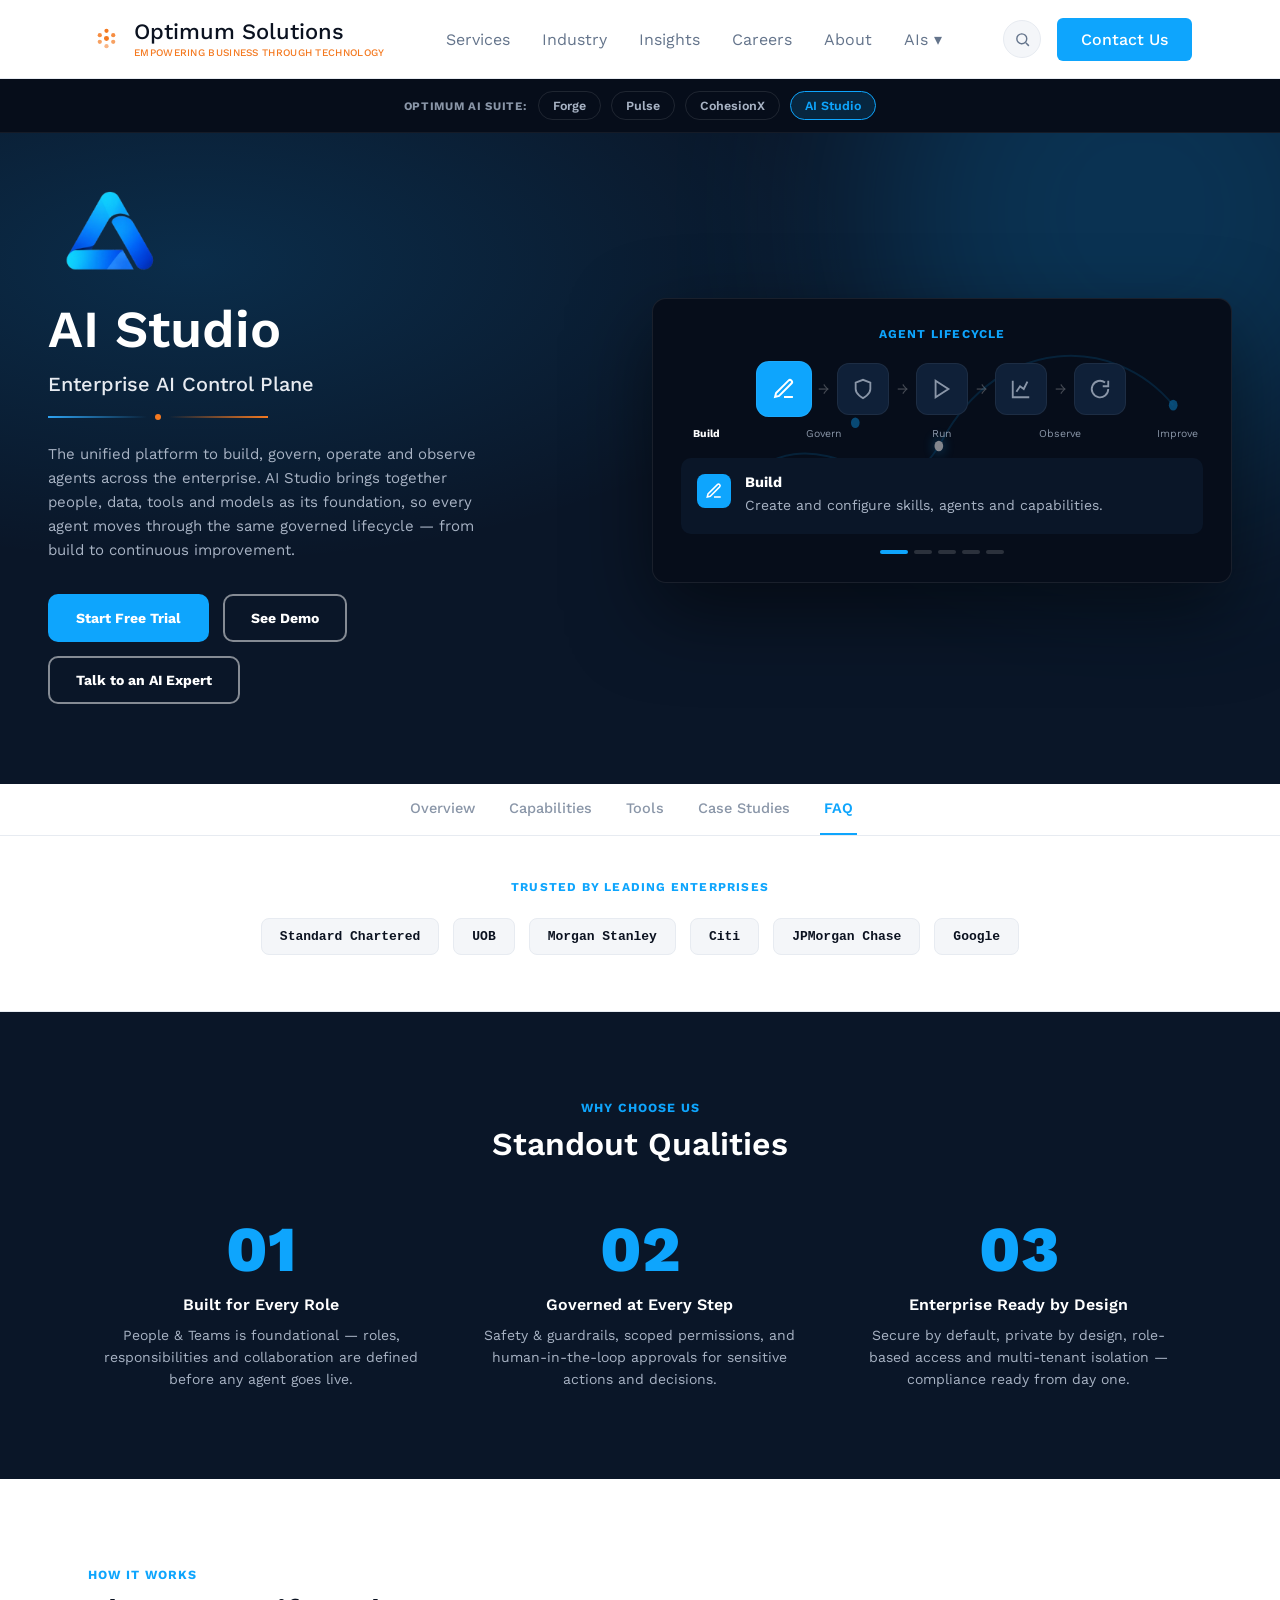
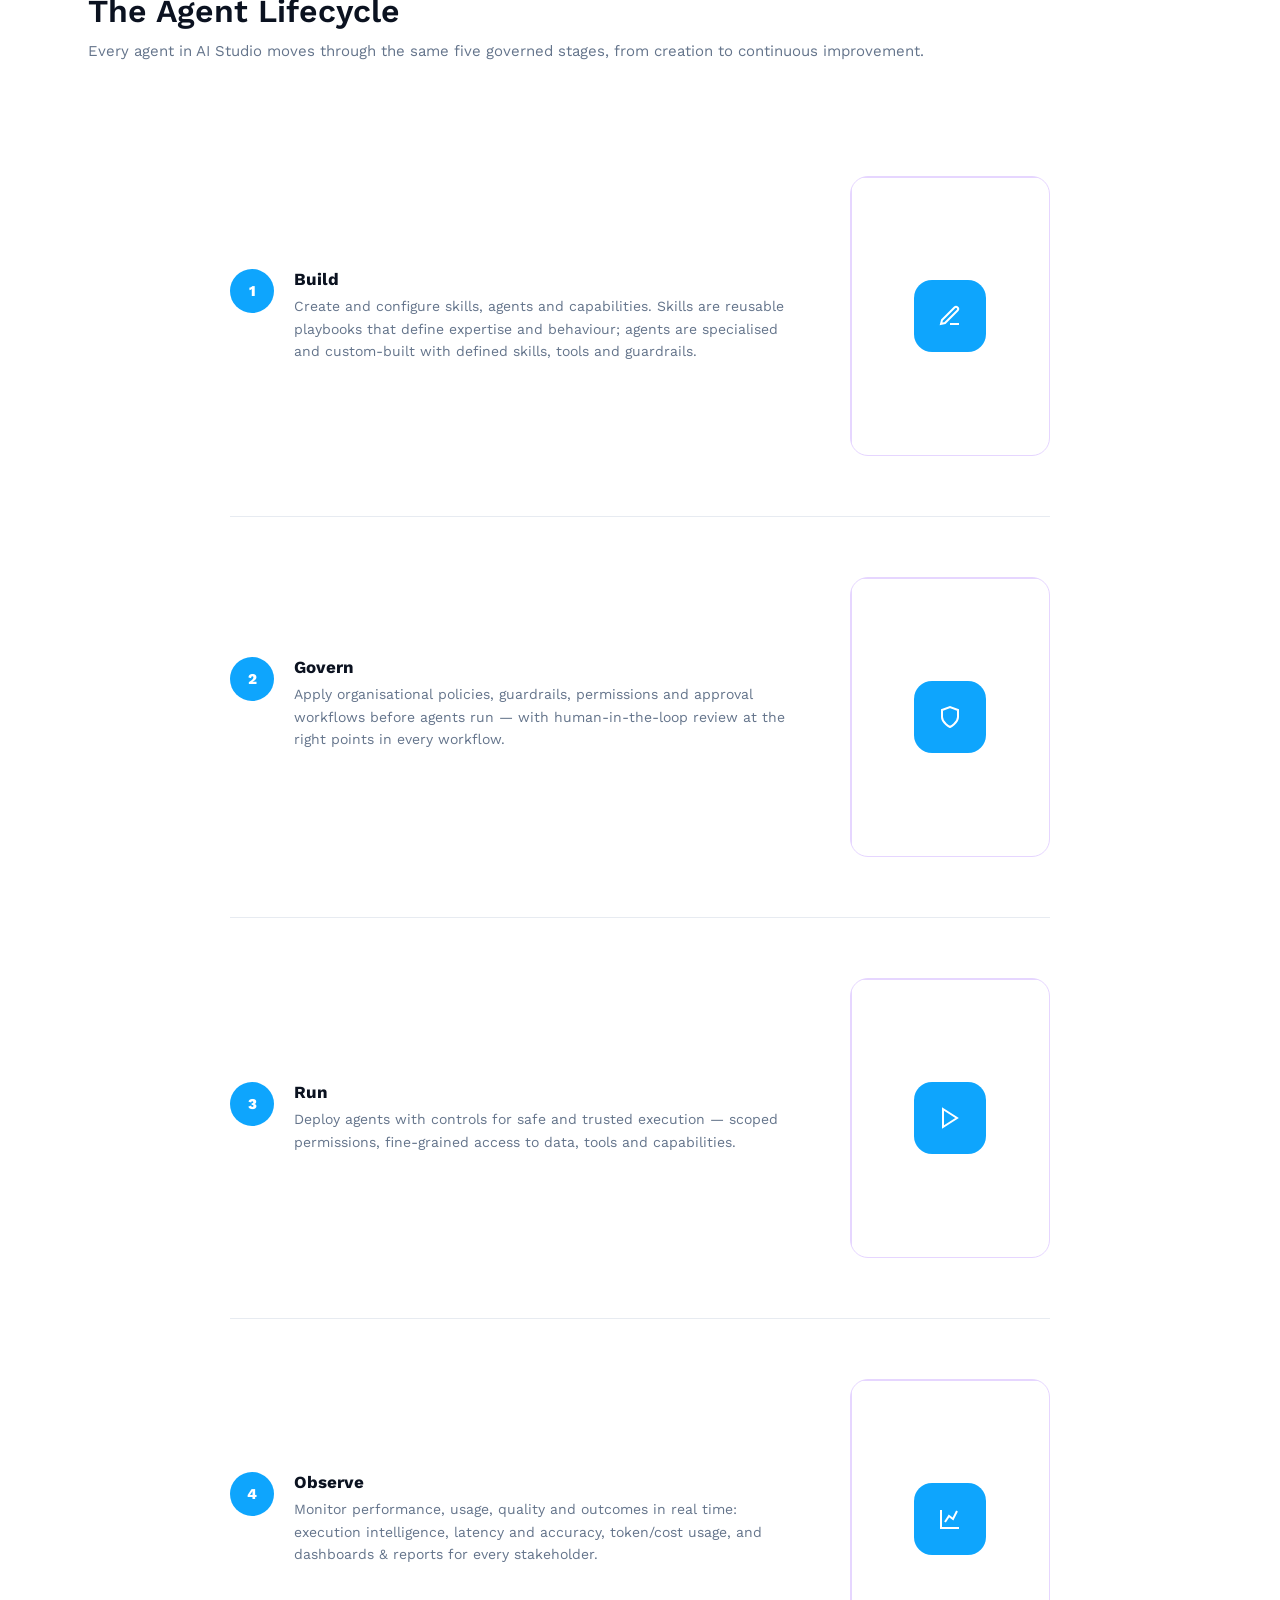
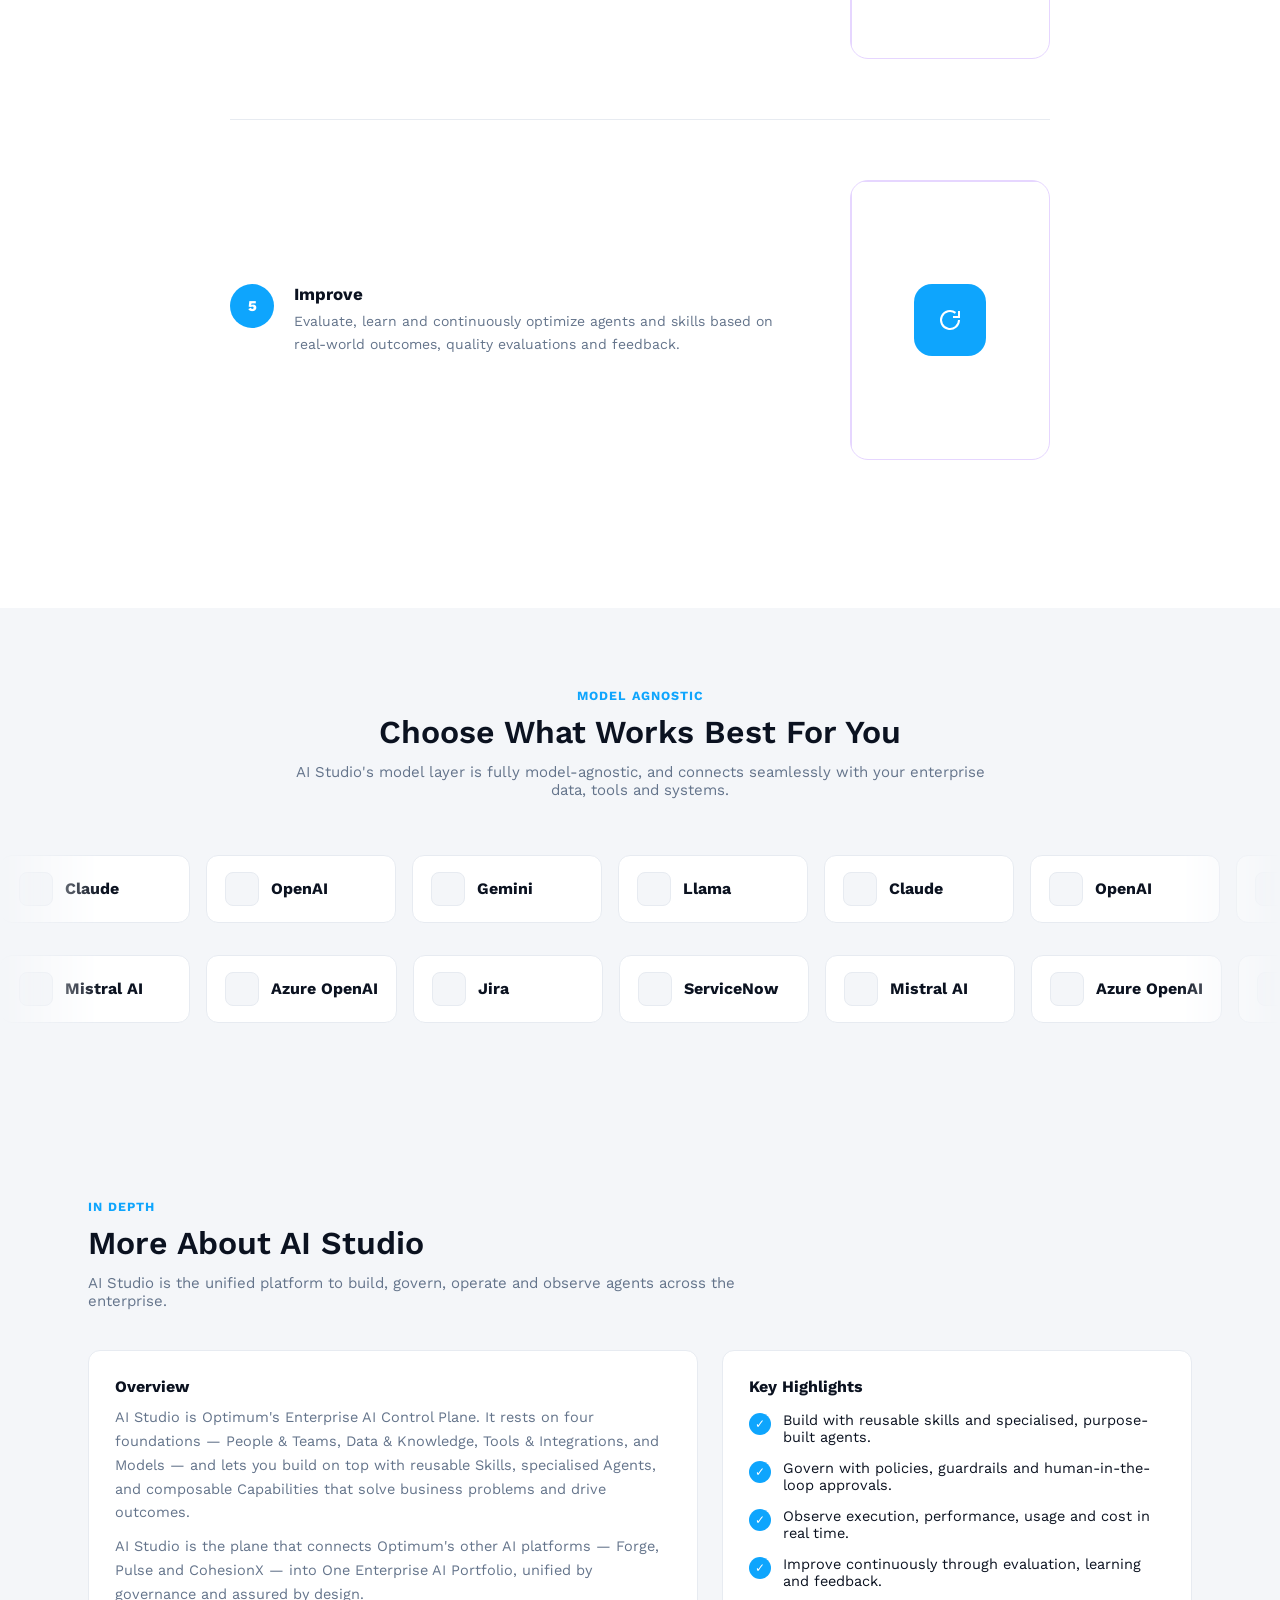
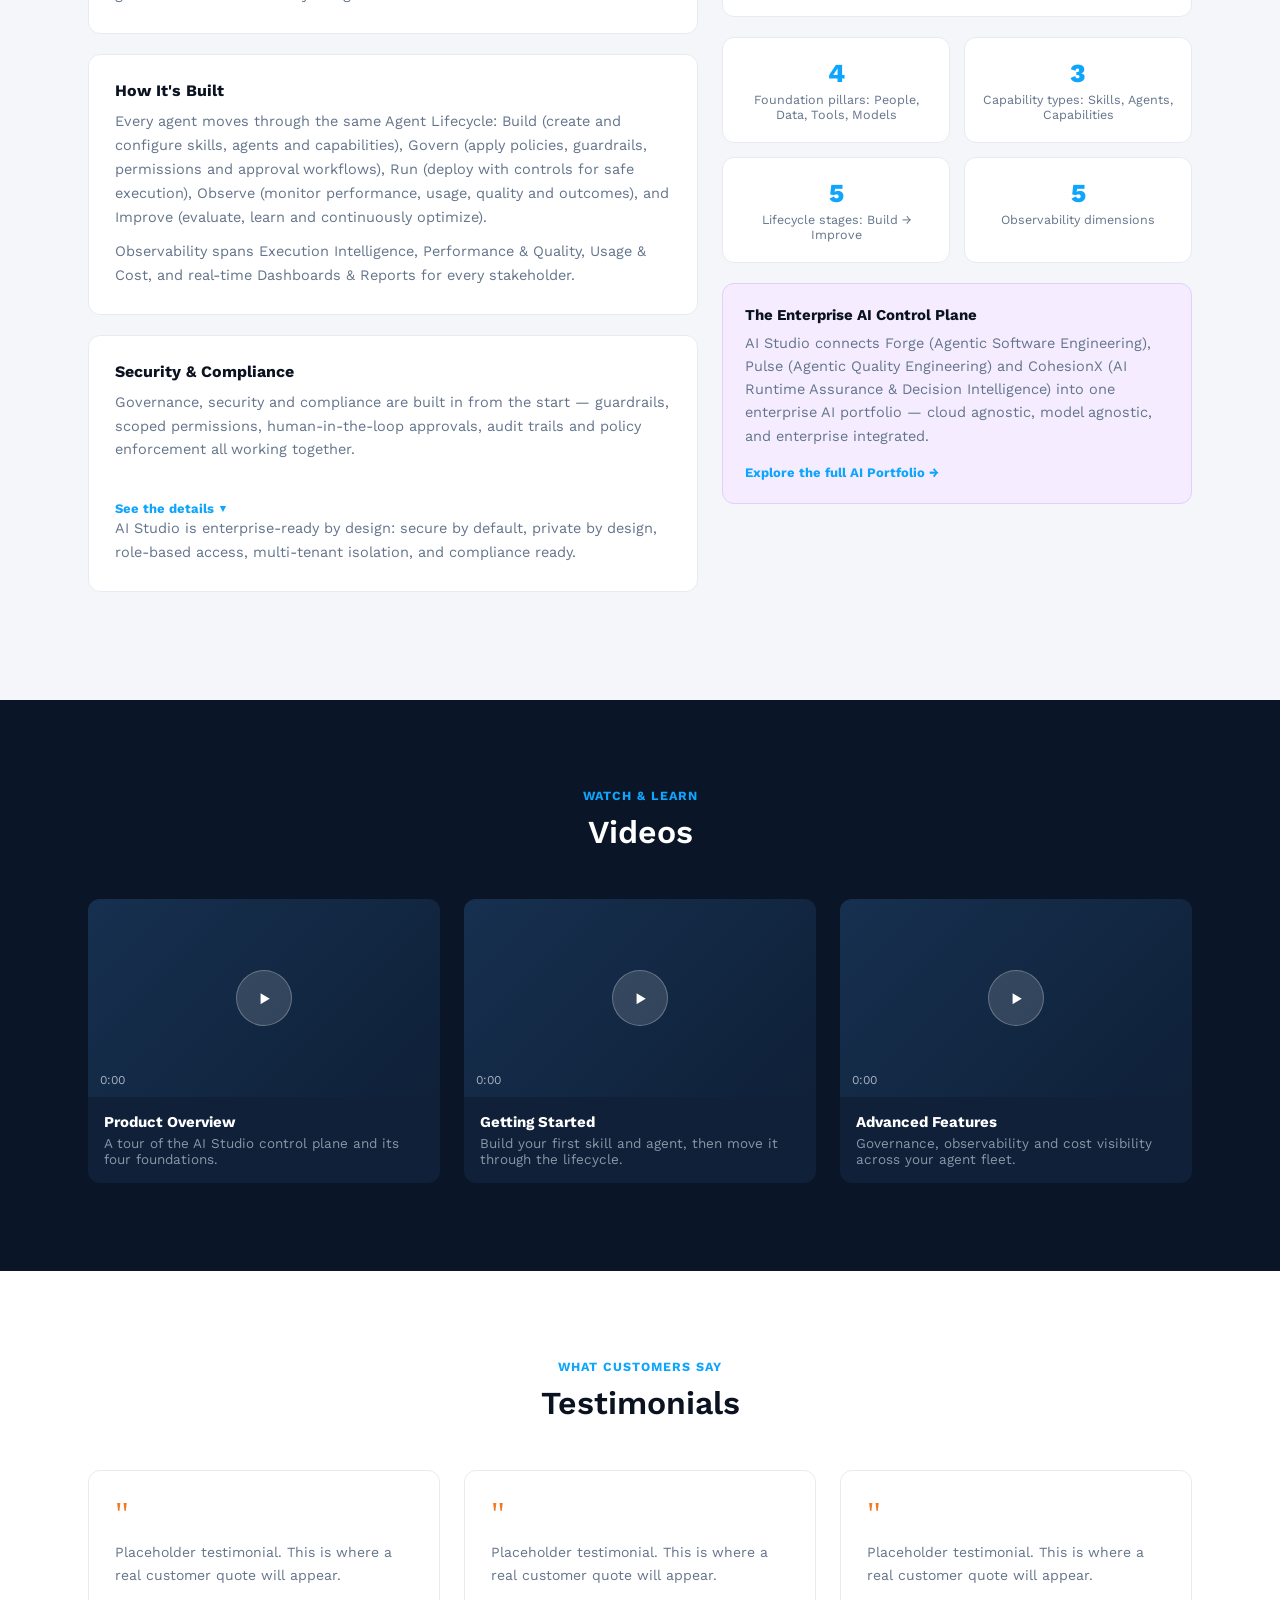
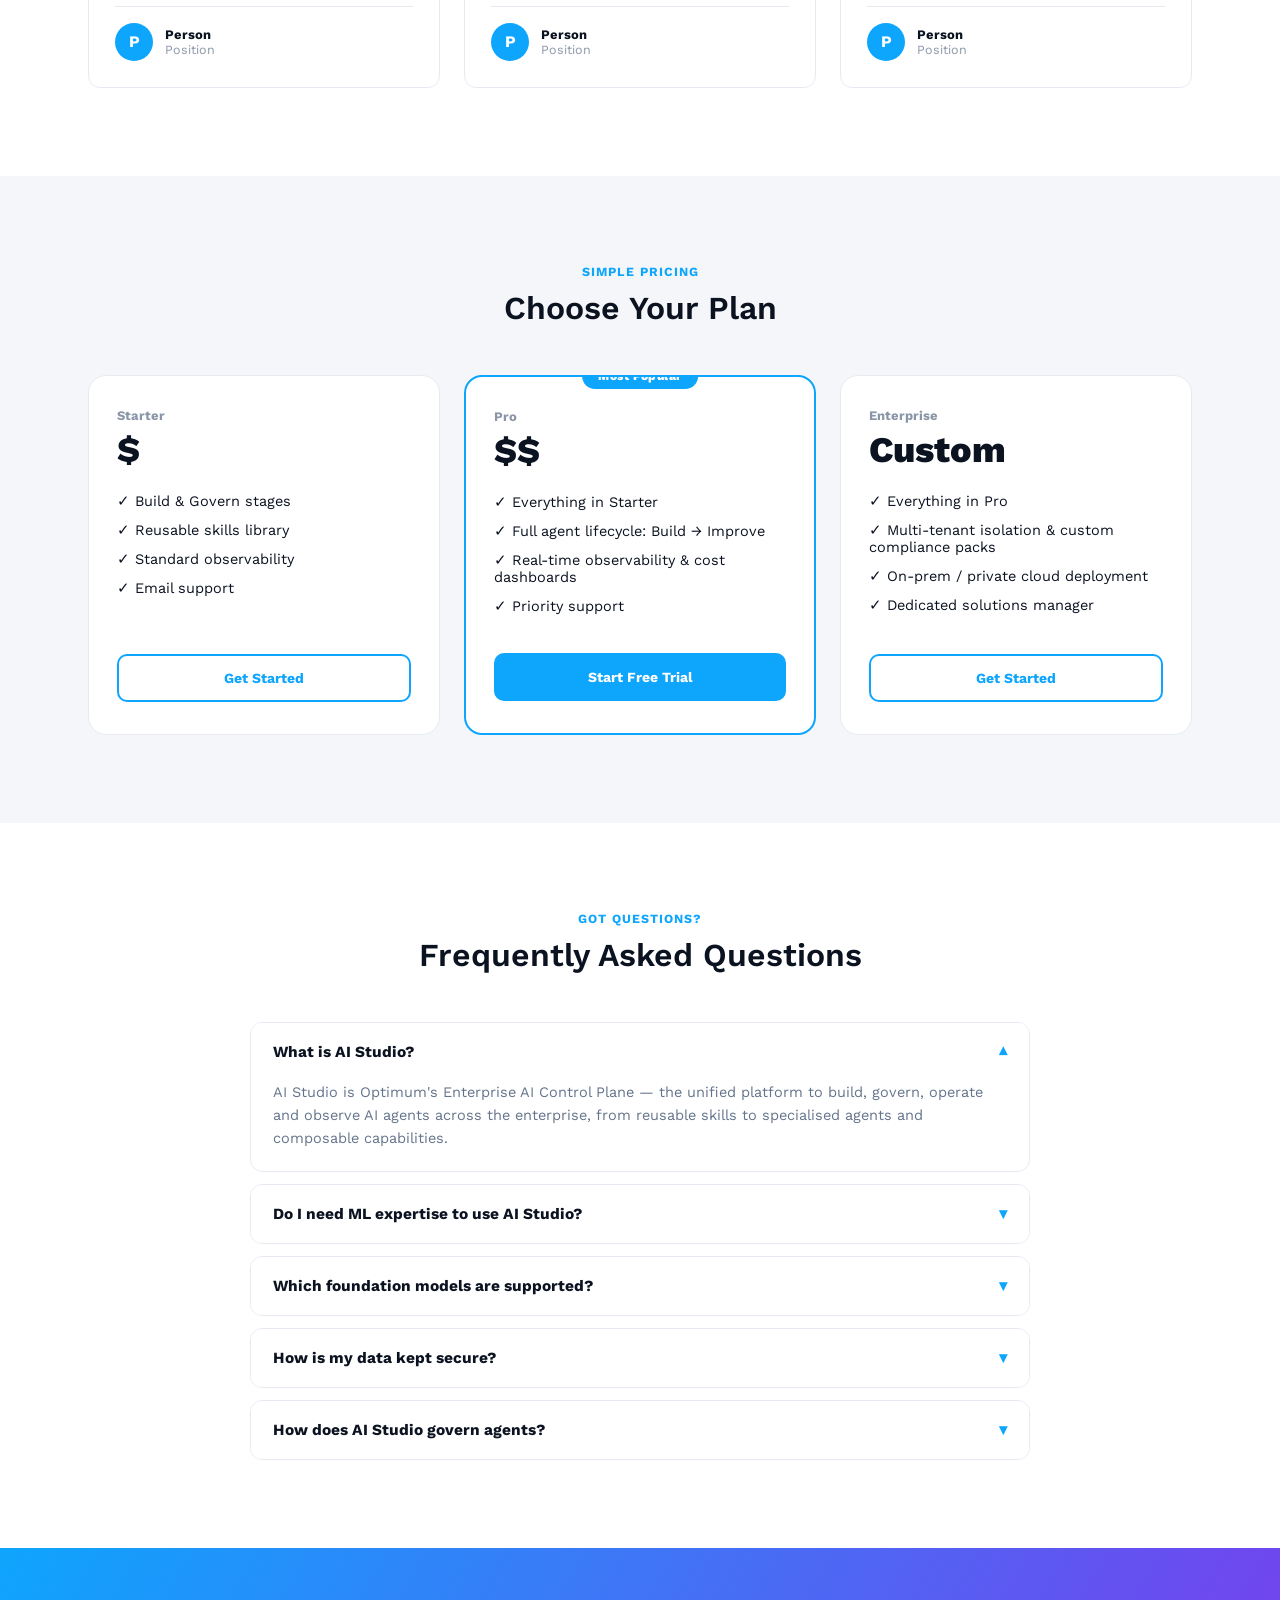
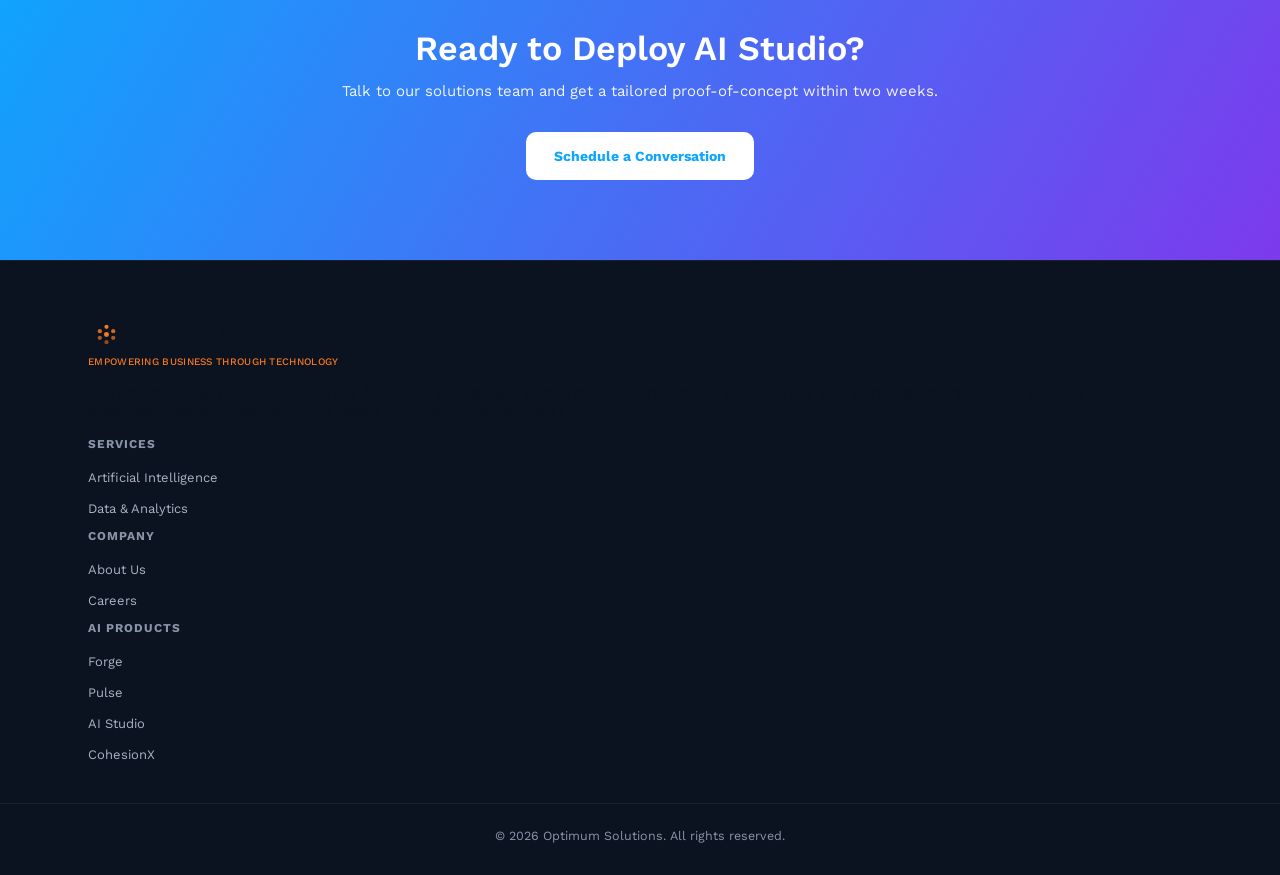
==== commit d13774f5: "Update info amount added dropdowns" ====
--- a/ai-studio.html
+++ b/ai-studio.html
@@ -42,16 +42,16 @@
         <div class="ai-dropdown">
           <div class="ai-dropdown-label">AI Products</div>
           <a class="ai-dropdown-item" href="forge.html">
-            <span class="left"><span class="ai-dot forge"></span> Forge</span><span class="arrow">→</span>
+            <span class="left"><img src="images/forge.png" alt="Forge logo" class="ai-dot forge"> Forge</span><span class="arrow">→</span>
           </a>
           <a class="ai-dropdown-item" href="pulse.html">
-            <span class="left"><span class="ai-dot pulse"></span> Pulse</span><span class="arrow">→</span>
+            <span class="left"><img src="images/pulse.png" alt="Pulse logo" class="ai-dot pulse"> Pulse</span><span class="arrow">→</span>
           </a>
           <a class="ai-dropdown-item" href="cohesionx.html">
-            <span class="left"><span class="ai-dot cohesionx"></span> CohesionX</span><span class="arrow">→</span>
+            <span class="left"><img src="images/cohesionx.png" alt="CohesionX logo" class="ai-dot cohesionx"> CohesionX</span><span class="arrow">→</span>
           </a>
           <a class="ai-dropdown-item" href="ai-studio.html">
-            <span class="left"><span class="ai-dot aistudio"></span> AI Studio</span><span class="arrow">→</span>
+            <span class="left"><img src="images/ai-studio.png" alt="AI Studio logo" class="ai-dot aistudio"> AI Studio</span><span class="arrow">→</span>
           </a>
         </div>
       </li>
@@ -102,6 +102,16 @@
              {"title":"Observe","body":"Monitor performance, usage, quality and outcomes."},
              {"title":"Improve","body":"Evaluate, learn and continuously optimize agents and skills."}
            ]'>
+        <svg class="lifecycle-network" viewBox="0 0 400 160" preserveAspectRatio="none" aria-hidden="true">
+          <path d="M40,120 C120,40 160,140 200,80 S320,20 360,60" fill="none" stroke-width="1.5"/>
+          <circle class="network-node" cx="40" cy="120" r="4"/>
+          <circle class="network-node" cx="140" cy="70" r="3"/>
+          <circle class="network-node" cx="240" cy="95" r="4"/>
+          <circle class="network-node" cx="360" cy="60" r="3"/>
+          <circle class="network-dot" r="3">
+            <animateMotion dur="5s" repeatCount="indefinite" path="M40,120 C120,40 160,140 200,80 S320,20 360,60"/>
+          </circle>
+        </svg>
         <div class="lifecycle-label">Agent Lifecycle</div>
         <div class="lifecycle-steps">
           <div class="lifecycle-step"><svg viewBox="0 0 24 24" fill="none" stroke="currentColor" stroke-width="2"><path d="M12 20h9"/><path d="M16.5 3.5a2.1 2.1 0 013 3L7 19l-4 1 1-4L16.5 3.5z"/></svg></div>
@@ -215,6 +225,11 @@
           <div>
             <h4>Govern</h4>
             <p>Apply organisational policies, guardrails, permissions and approval workflows before agents run — with human-in-the-loop review at the right points in every workflow.</p>
+            <div class="guardrail-ticks">
+              <span class="tick" style="--d:0s">✓ Policy check</span>
+              <span class="tick" style="--d:0.6s">✓ Scoped permissions</span>
+              <span class="tick" style="--d:1.2s">✓ Approval routed</span>
+            </div>
           </div>
         </div>
         <div class="workflow-visual">
--- a/css/styles.css
+++ b/css/styles.css
@@ -239,11 +239,7 @@
 }
 .ai-dropdown-item:hover { background: var(--gray-100); }
 .ai-dropdown-item .left { display: flex; align-items: center; gap: 10px; }
-.ai-dot { width: 10px; height: 10px; border-radius: 50%; flex: none; }
-.ai-dot.forge { background: var(--forge); }
-.ai-dot.pulse { background: var(--pulse); }
-.ai-dot.aistudio { background: var(--aistudio); }
-.ai-dot.cohesionx { background: var(--cohesionx); }
+.ai-dot { width: 20px; height: 20px; object-fit: contain; flex: none; }
 .ai-dropdown-item .arrow { color: var(--gray-500); }
 
 @media (max-width: 960px) {
@@ -352,6 +348,37 @@
    digital future — mirrors the real site's rotating hero cards)
    --------------------------------------------------------- */
 .featured-strip { background: var(--navy-950); padding: 64px 0; }
+
+/* Homepage: animated global-presence strip — a row of office locations with
+   pulsing pins over a slowly flowing connector line (grounded in the real
+   office list: Singapore HQ, India, Malaysia, Philippines, Hong Kong,
+   China, UAE, Thailand, Australia, USA). */
+.global-presence { position: relative; background: var(--navy-900); padding: 46px 0; overflow: hidden; }
+.global-presence::before {
+  content: "";
+  position: absolute; left: 0; right: 0; top: 50%; height: 1px;
+  background: repeating-linear-gradient(90deg, rgba(244,121,32,0.35) 0 10px, transparent 10px 22px);
+  background-size: 200% 100%;
+  animation: presenceLineFlow 6s linear infinite;
+  z-index: 0;
+}
+@keyframes presenceLineFlow { from { background-position: 0 0; } to { background-position: -200% 0; } }
+.global-presence-label {
+  position: relative; z-index: 1;
+  text-align: center; color: var(--gray-500); font-size: 12px; font-weight: 600;
+  letter-spacing: 0.08em; text-transform: uppercase; margin-bottom: 22px;
+}
+.global-presence-row { position: relative; z-index: 1; display: flex; flex-wrap: wrap; justify-content: center; gap: 28px 32px; }
+.global-presence-pin { display: flex; align-items: center; gap: 8px; color: #cbd5e1; font-size: 13px; font-weight: 600; background: var(--navy-950); padding: 8px 14px; border-radius: 999px; border: 1px solid rgba(255,255,255,0.08); }
+.global-presence-pin .pin-dot { position: relative; width: 7px; height: 7px; border-radius: 50%; background: var(--orange); flex: none; }
+.global-presence-pin .pin-dot::after {
+  content: ""; position: absolute; inset: -5px; border-radius: 50%; border: 1px solid var(--orange);
+  opacity: 0; animation: pinPulse 2.4s ease-out infinite;
+}
+.global-presence-pin:nth-child(2n) .pin-dot::after { animation-delay: 0.5s; }
+.global-presence-pin:nth-child(3n) .pin-dot::after { animation-delay: 1s; }
+.global-presence-pin:nth-child(4n) .pin-dot::after { animation-delay: 1.5s; }
+@keyframes pinPulse { 0% { transform: scale(0.6); opacity: 0.8; } 100% { transform: scale(2.4); opacity: 0; } }
 .featured-grid {
   display: grid;
   grid-template-columns: repeat(3, 1fr);
@@ -731,6 +758,36 @@
 .demo-metric-tile { background: var(--navy-900); border-radius: 8px; padding: 16px; text-align: center; }
 .demo-metric-tile b { display: block; font-size: 26px; font-weight: 700; color: var(--orange); line-height: 1; }
 .demo-metric-tile span { display: block; font-size: 11.5px; color: var(--gray-500); margin-top: 6px; }
+body.pulse-page .demo-metric-tile b { color: var(--pulse); }
+body.aistudio-page .demo-metric-tile b { color: var(--aistudio); }
+body.cohesionx-page .demo-metric-tile b { color: var(--cohesionx); }
+
+/* Pulse: looping "live" test-coverage meter in the demo panel */
+.coverage-bar { margin-top: 16px; }
+.coverage-bar-head { display: flex; justify-content: space-between; font-size: 12px; color: #9fb0c3; margin-bottom: 6px; }
+.coverage-bar-head b { color: var(--pulse); font-weight: 700; }
+.coverage-bar-track { height: 8px; border-radius: 5px; background: rgba(255,255,255,0.08); overflow: hidden; }
+.coverage-bar-fill { height: 100%; width: 0%; border-radius: 5px; background: linear-gradient(90deg, var(--pulse), #7dd3fc); transition: width 1.8s cubic-bezier(0.4, 0, 0.2, 1); }
+
+/* Pulse: scanning-line sweep across the demo window, suggesting active analysis */
+.demo-window.scan { position: relative; }
+.demo-window.scan::after {
+  content: "";
+  position: absolute;
+  left: 0; right: 0; height: 2px;
+  background: linear-gradient(90deg, transparent, var(--pulse), transparent);
+  top: 0;
+  animation: scanSweep 3.4s linear infinite;
+  pointer-events: none;
+  opacity: 0.85;
+  z-index: 2;
+}
+@keyframes scanSweep {
+  0% { top: 0%; opacity: 0; }
+  8% { opacity: 0.85; }
+  92% { opacity: 0.85; }
+  100% { top: 100%; opacity: 0; }
+}
 
 /* Section bookmarks: sticky secondary nav under the main navbar, letting
    people jump between an AI page's sections (Overview / Capabilities /
@@ -830,6 +887,20 @@
 }
 .workflow-text h4 { margin: 0 0 6px; font-size: 17px; color: var(--ink); }
 .workflow-text p { margin: 0; color: var(--gray-600); font-size: 14px; line-height: 1.6; }
+
+/* AI Studio: guardrail checks ticking on/off in a loop on the "Govern" step */
+.guardrail-ticks { display: flex; gap: 14px; margin-top: 12px; flex-wrap: wrap; }
+.guardrail-ticks .tick {
+  font-size: 12px; font-weight: 600; color: var(--aistudio);
+  opacity: 0; transform: translateY(4px);
+  animation: tickInOut 3.6s ease-in-out infinite;
+  animation-delay: var(--d, 0s);
+}
+@keyframes tickInOut {
+  0% { opacity: 0; transform: translateY(4px); }
+  8%, 70% { opacity: 1; transform: translateY(0); }
+  85%, 100% { opacity: 0; transform: translateY(-4px); }
+}
 .workflow-visual {
   background: linear-gradient(135deg, #fff4ea, #fff9f3);
   border: 1px solid #fde7d3;
@@ -960,7 +1031,36 @@
 @media (max-width: 600px) { .roles-grid { grid-template-columns: 1fr; } }
 .roles-grid .indepth-card { margin-bottom: 0; }
 .roles-grid .indepth-card h4 { display: flex; align-items: center; gap: 10px; }
-.roles-grid .role-num { display: inline-flex; align-items: center; justify-content: center; width: 26px; height: 26px; border-radius: 50%; background: var(--orange-soft); color: var(--orange); font-size: 12px; font-weight: 700; flex: none; }
+.roles-grid .role-num { display: inline-flex; align-items: center; justify-content: center; width: 26px; height: 26px; border-radius: 50%; background: var(--orange-soft); color: var(--orange); font-size: 12px; font-weight: 700; flex: none; transition: all 0.4s ease; }
+.roles-grid .indepth-card { transition: box-shadow 0.4s ease, border-color 0.4s ease, transform 0.4s ease; }
+.roles-grid .indepth-card.active { border-color: var(--orange); box-shadow: 0 10px 26px -10px rgba(244,121,32,0.35); transform: translateY(-2px); }
+.roles-grid .indepth-card.active .role-num { background: var(--orange); color: #fff; transform: scale(1.1); }
+
+/* Forge: live "handoff feed" beneath the role cards */
+.handoff-feed {
+  max-width: 620px;
+  margin: 36px auto 0;
+  background: var(--navy-950);
+  border-radius: 12px;
+  padding: 20px 24px;
+  box-shadow: 0 20px 50px rgba(0,0,0,0.25);
+}
+.handoff-feed-head {
+  display: flex; align-items: center; gap: 8px;
+  color: #fff; font-weight: 600; font-size: 12px;
+  letter-spacing: 0.06em; text-transform: uppercase;
+  margin-bottom: 10px;
+}
+.handoff-feed-head .live-dot {
+  width: 7px; height: 7px; border-radius: 50%; background: var(--orange);
+  animation: liveDotPulse 1.6s ease-out infinite;
+}
+@keyframes liveDotPulse {
+  0% { box-shadow: 0 0 0 0 rgba(244,121,32,0.5); }
+  70% { box-shadow: 0 0 0 8px rgba(244,121,32,0); }
+  100% { box-shadow: 0 0 0 0 rgba(244,121,32,0); }
+}
+.handoff-feed .demo-log { min-height: 108px; font-size: 13px; line-height: 2; }
 .indepth-grid {
   display: grid;
   grid-template-columns: 1.3fr 1fr;
@@ -1114,6 +1214,33 @@
   display: flex;
   flex-direction: column;
 }
+
+/* Cursor-glow: a soft light that follows the pointer across cards */
+.service-card, .price-card, .featured-card, .ai-platform-card {
+  position: relative;
+  overflow: hidden;
+}
+.service-card::before, .price-card::before, .featured-card::before, .ai-platform-card::before {
+  content: "";
+  position: absolute;
+  inset: 0;
+  border-radius: inherit;
+  background: radial-gradient(220px circle at var(--mx, 50%) var(--my, 50%), rgba(244,121,32,0.16), transparent 70%);
+  opacity: 0;
+  transition: opacity 0.3s ease;
+  pointer-events: none;
+  z-index: 0;
+}
+.service-card:hover::before, .price-card:hover::before, .featured-card:hover::before, .ai-platform-card:hover::before {
+  opacity: 1;
+}
+.service-card > *, .price-card > *, .featured-card > *, .ai-platform-card > * {
+  position: relative;
+  z-index: 1;
+}
+body.pulse-page .price-card::before { background: radial-gradient(220px circle at var(--mx, 50%) var(--my, 50%), rgba(46,163,242,0.16), transparent 70%); }
+body.aistudio-page .price-card::before { background: radial-gradient(220px circle at var(--mx, 50%) var(--my, 50%), rgba(14,165,253,0.16), transparent 70%); }
+body.cohesionx-page .price-card::before { background: radial-gradient(220px circle at var(--mx, 50%) var(--my, 50%), rgba(0,184,187,0.16), transparent 70%); }
 .price-card.featured { border: 2px solid var(--orange); }
 .price-badge {
   position: absolute; top: -14px; left: 50%; transform: translateX(-50%);
@@ -1176,7 +1303,17 @@
   max-width: 580px;
   margin-left: auto;
   box-shadow: 0 30px 80px rgba(0,0,0,0.5);
-}
+  position: relative;
+  overflow: hidden;
+}
+/* Decorative live network graph behind the lifecycle content — nodes
+   connected by paths, with small dots continuously travelling along them
+   (pure SVG animation, no JS) to suggest agents/data moving live. */
+.lifecycle-network { position: absolute; inset: 0; width: 100%; height: 100%; opacity: 0.5; pointer-events: none; z-index: 0; }
+.lifecycle-network path { fill: none; stroke: var(--lifecycle-accent); stroke-opacity: 0.28; stroke-width: 1.2; }
+.lifecycle-network .network-node { fill: var(--lifecycle-accent); opacity: 0.8; }
+.lifecycle-network .network-dot { r: 3; fill: #fff; filter: drop-shadow(0 0 4px var(--lifecycle-accent)); }
+.lifecycle-window > *:not(.lifecycle-network) { position: relative; z-index: 1; }
 @media (max-width: 960px) { .lifecycle-window { margin-left: 0; } }
 .theme-forge .lifecycle-window,
 .theme-forge .lifecycle-inline { --lifecycle-accent: var(--forge); }
@@ -1424,7 +1561,20 @@
   display: flex; align-items: center; justify-content: center;
 }
 .drw-record svg { width: 40px; height: 40px; }
-.drw-arrow-icon { color: rgba(255,255,255,0.35); font-size: 19px; }
+.drw-arrow-icon { position: relative; color: rgba(255,255,255,0.35); font-size: 19px; overflow: visible; }
+.drw-arrow-icon .flow-dot {
+  position: absolute; top: 50%; left: 0; width: 6px; height: 6px; border-radius: 50%;
+  background: var(--cohesionx); box-shadow: 0 0 8px var(--cohesionx);
+  transform: translateY(-50%);
+  animation: flowMove 1.8s linear infinite;
+}
+.drw-arrow-icon.out .flow-dot { animation-delay: 0.5s; }
+@keyframes flowMove {
+  0% { left: 0%; opacity: 0; }
+  12% { opacity: 1; }
+  88% { opacity: 1; }
+  100% { left: 100%; opacity: 0; }
+}
 .drw-metrics {
   display: grid;
   grid-template-columns: repeat(3, 1fr);
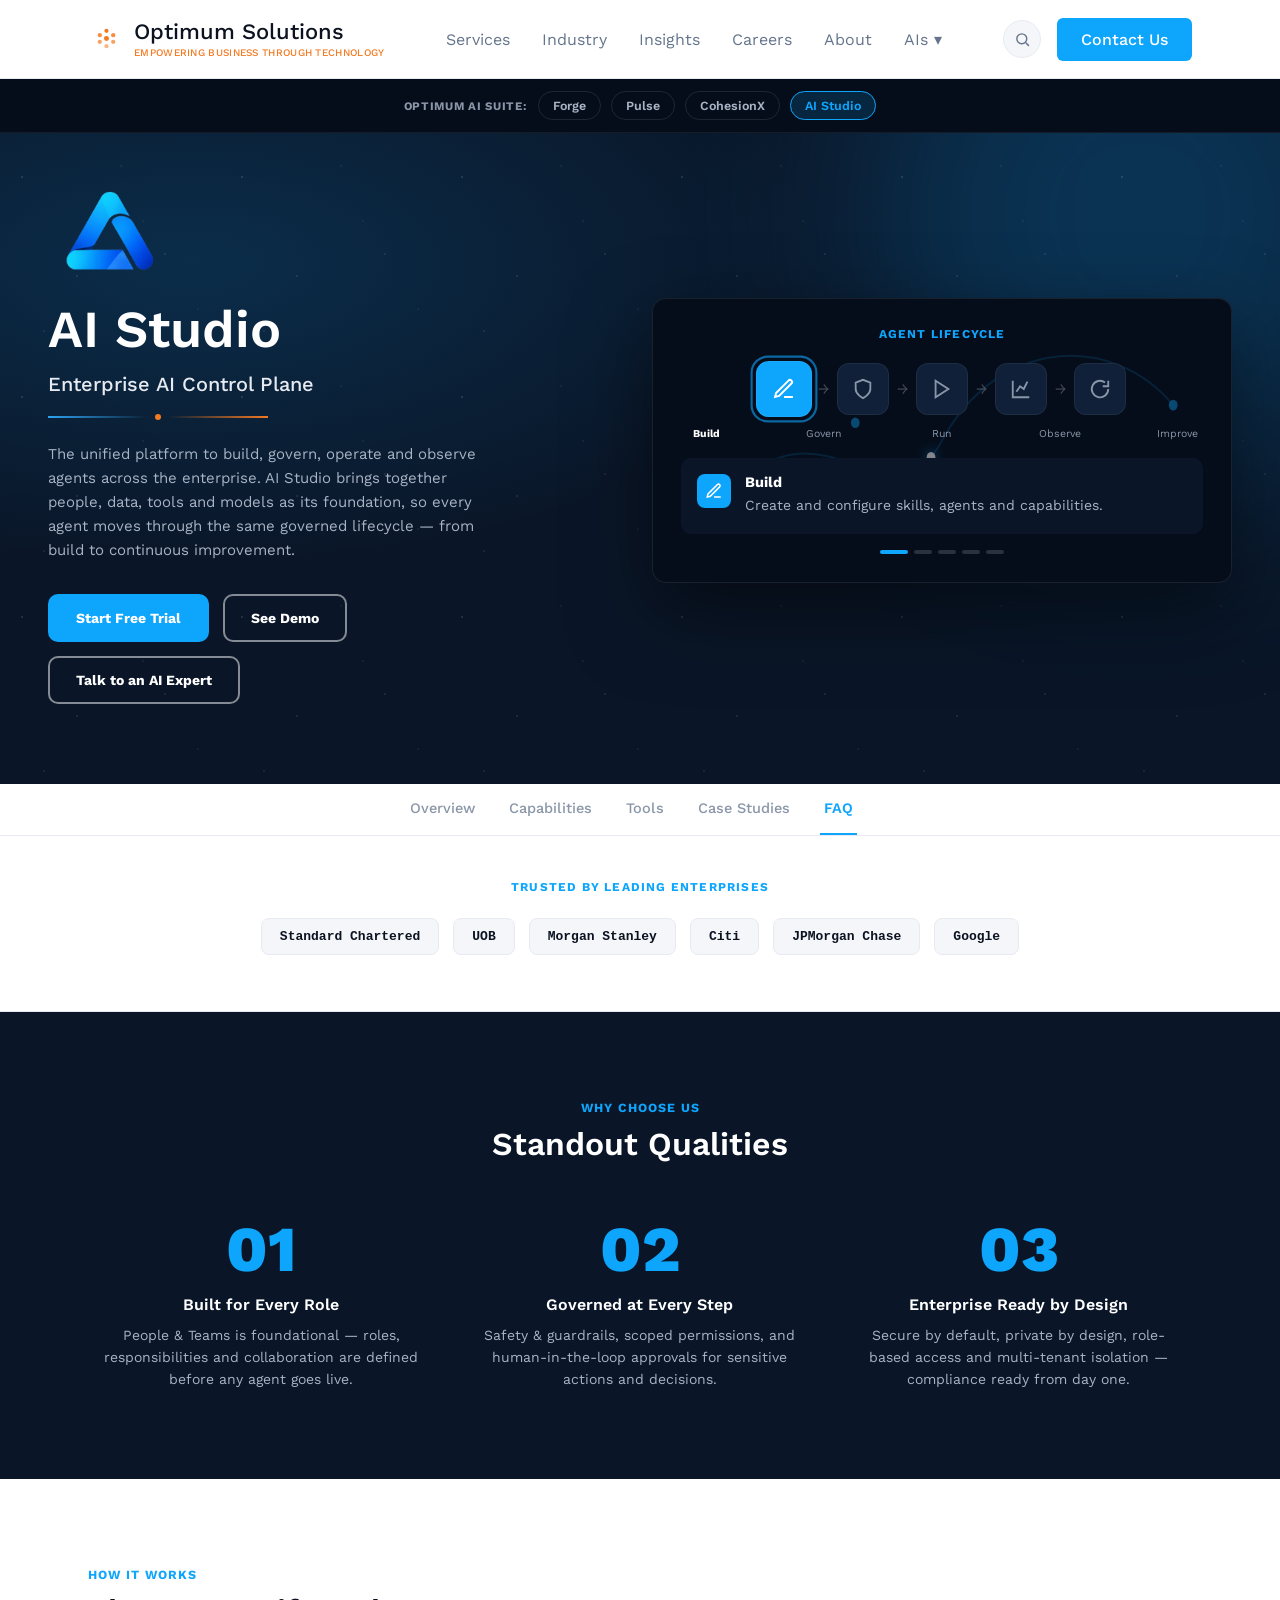
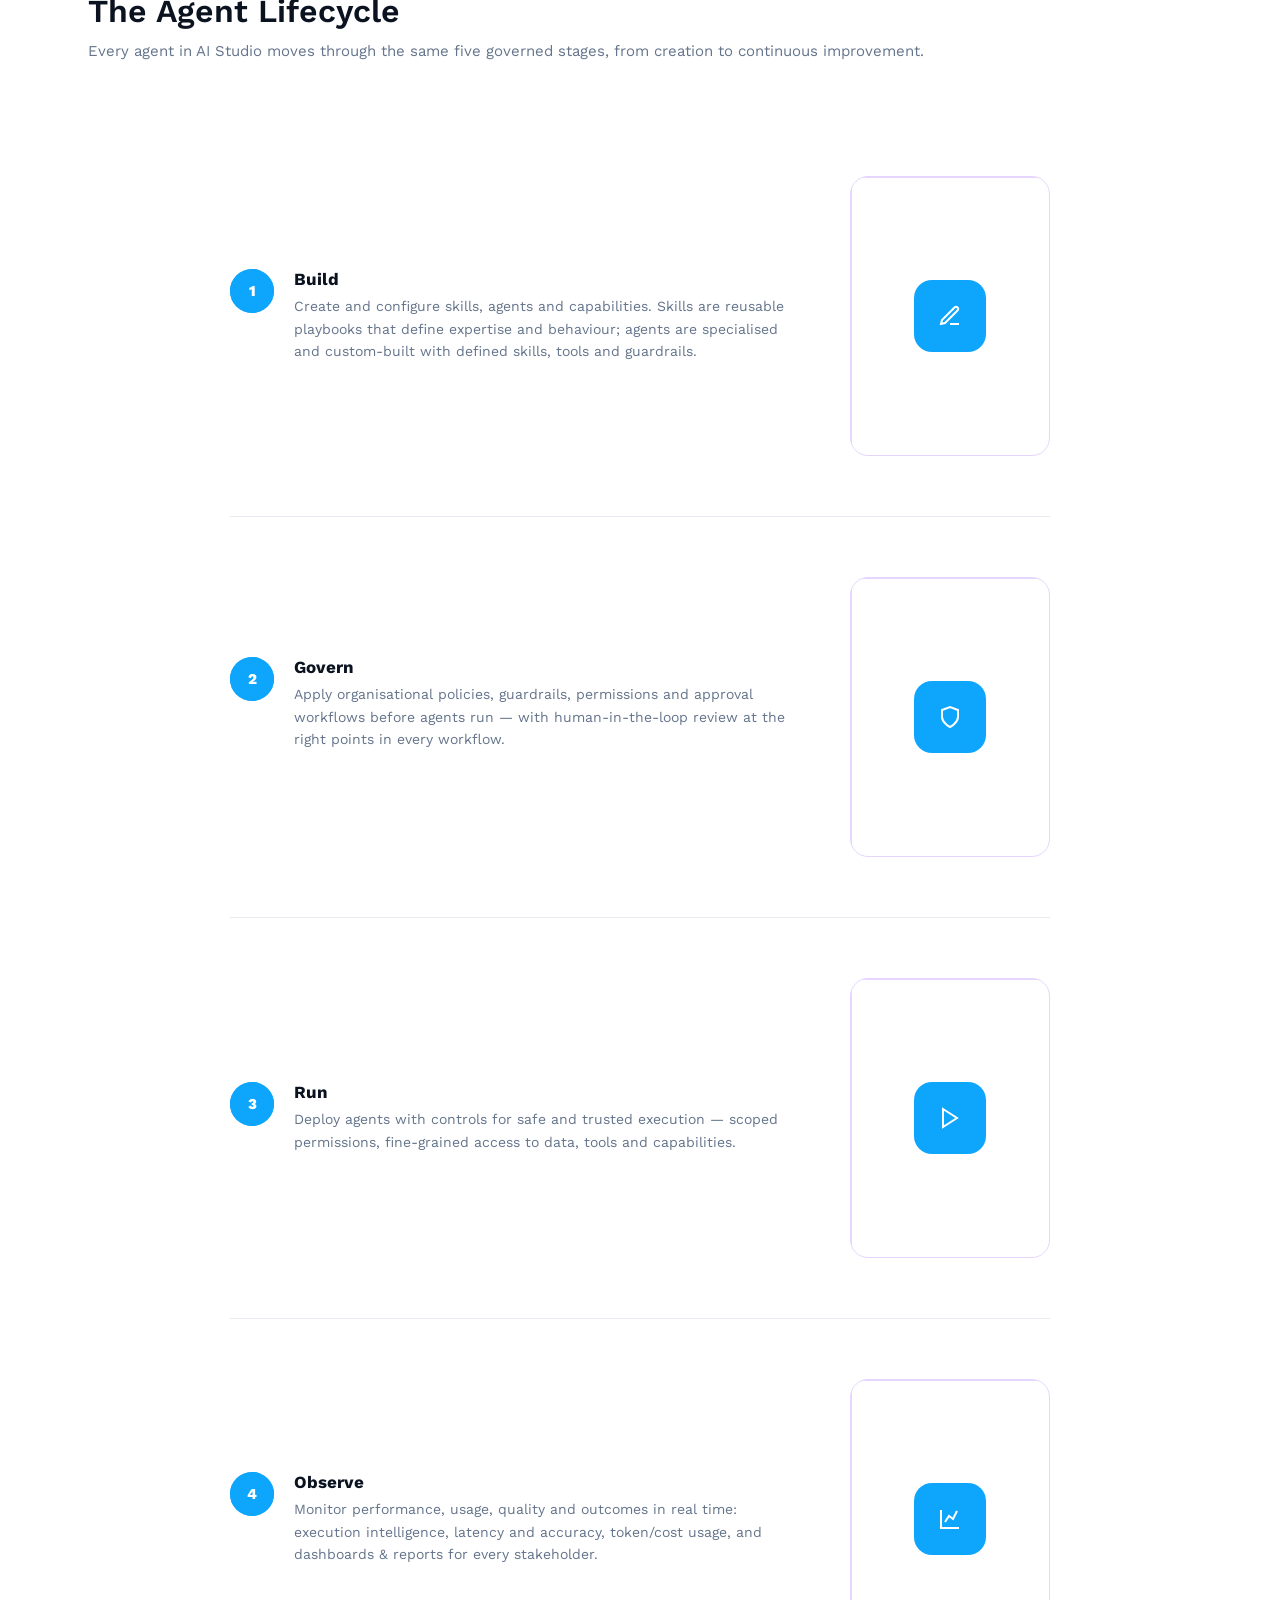
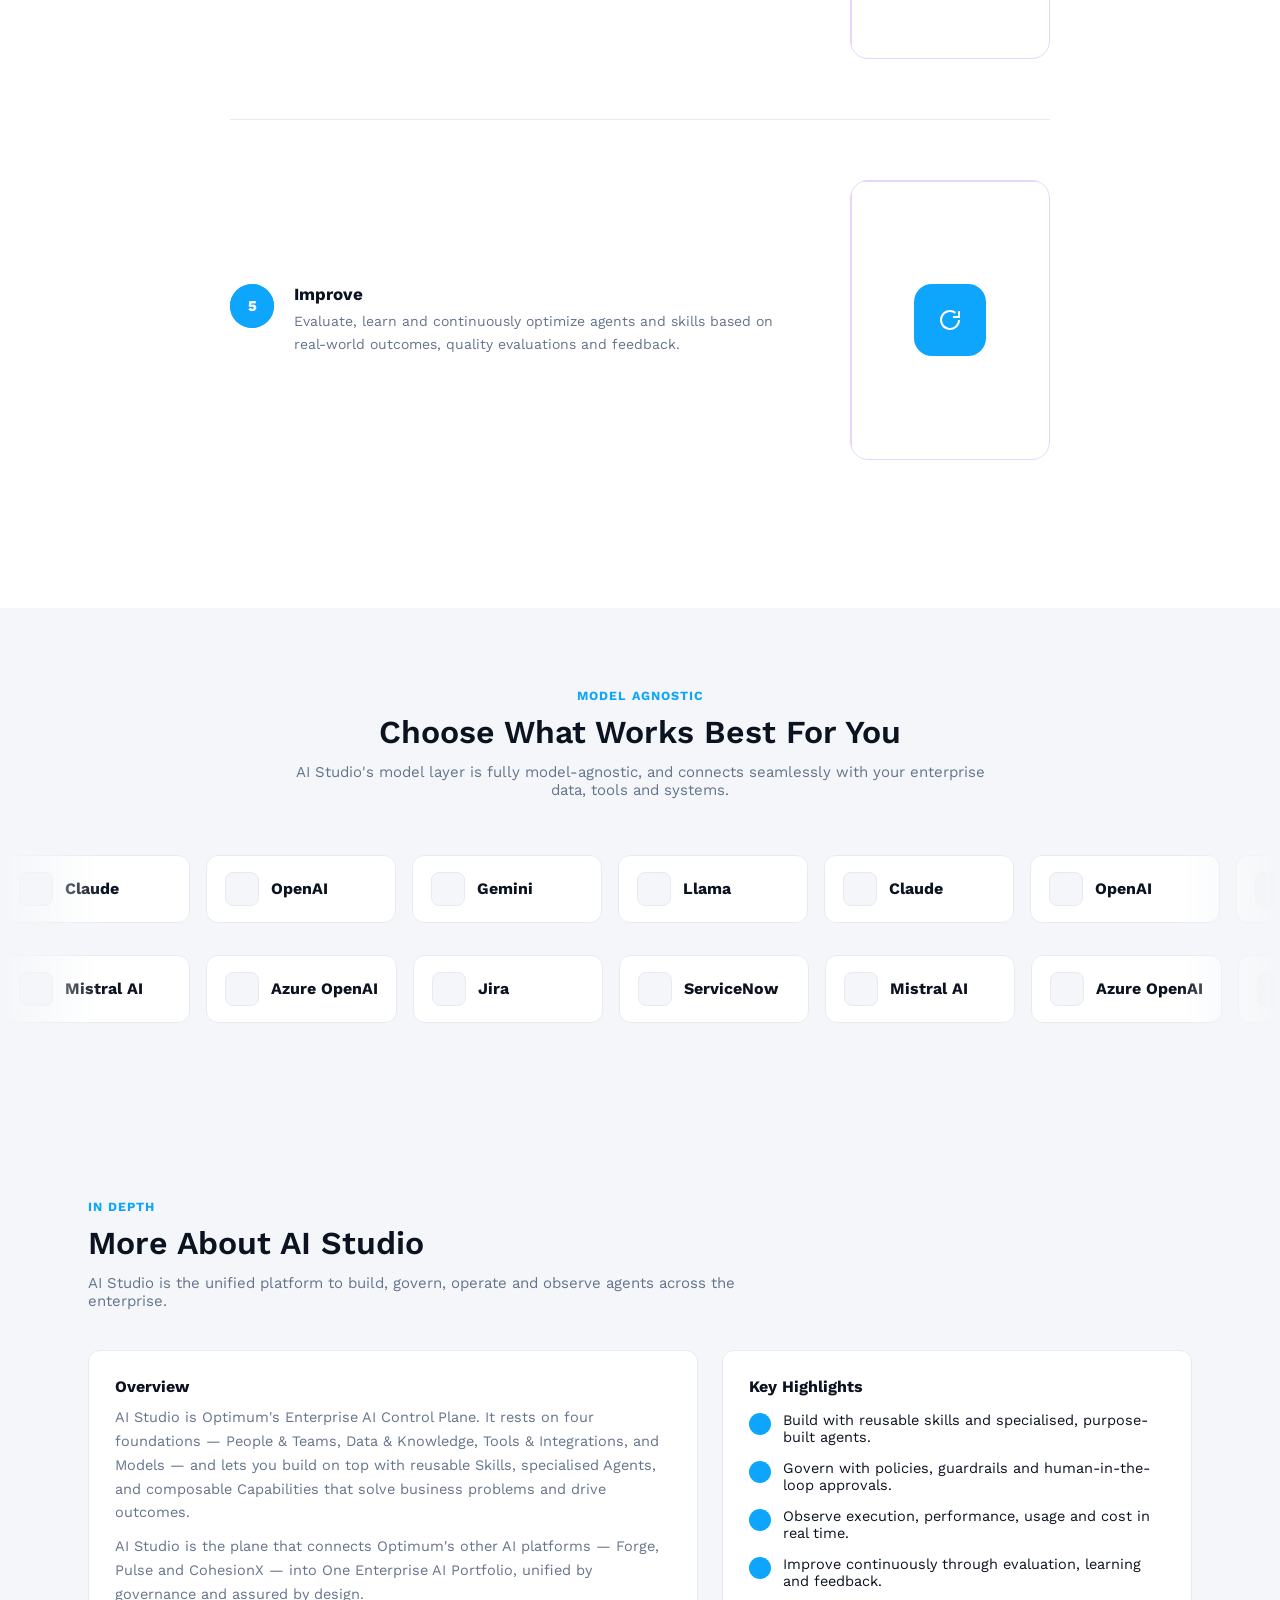
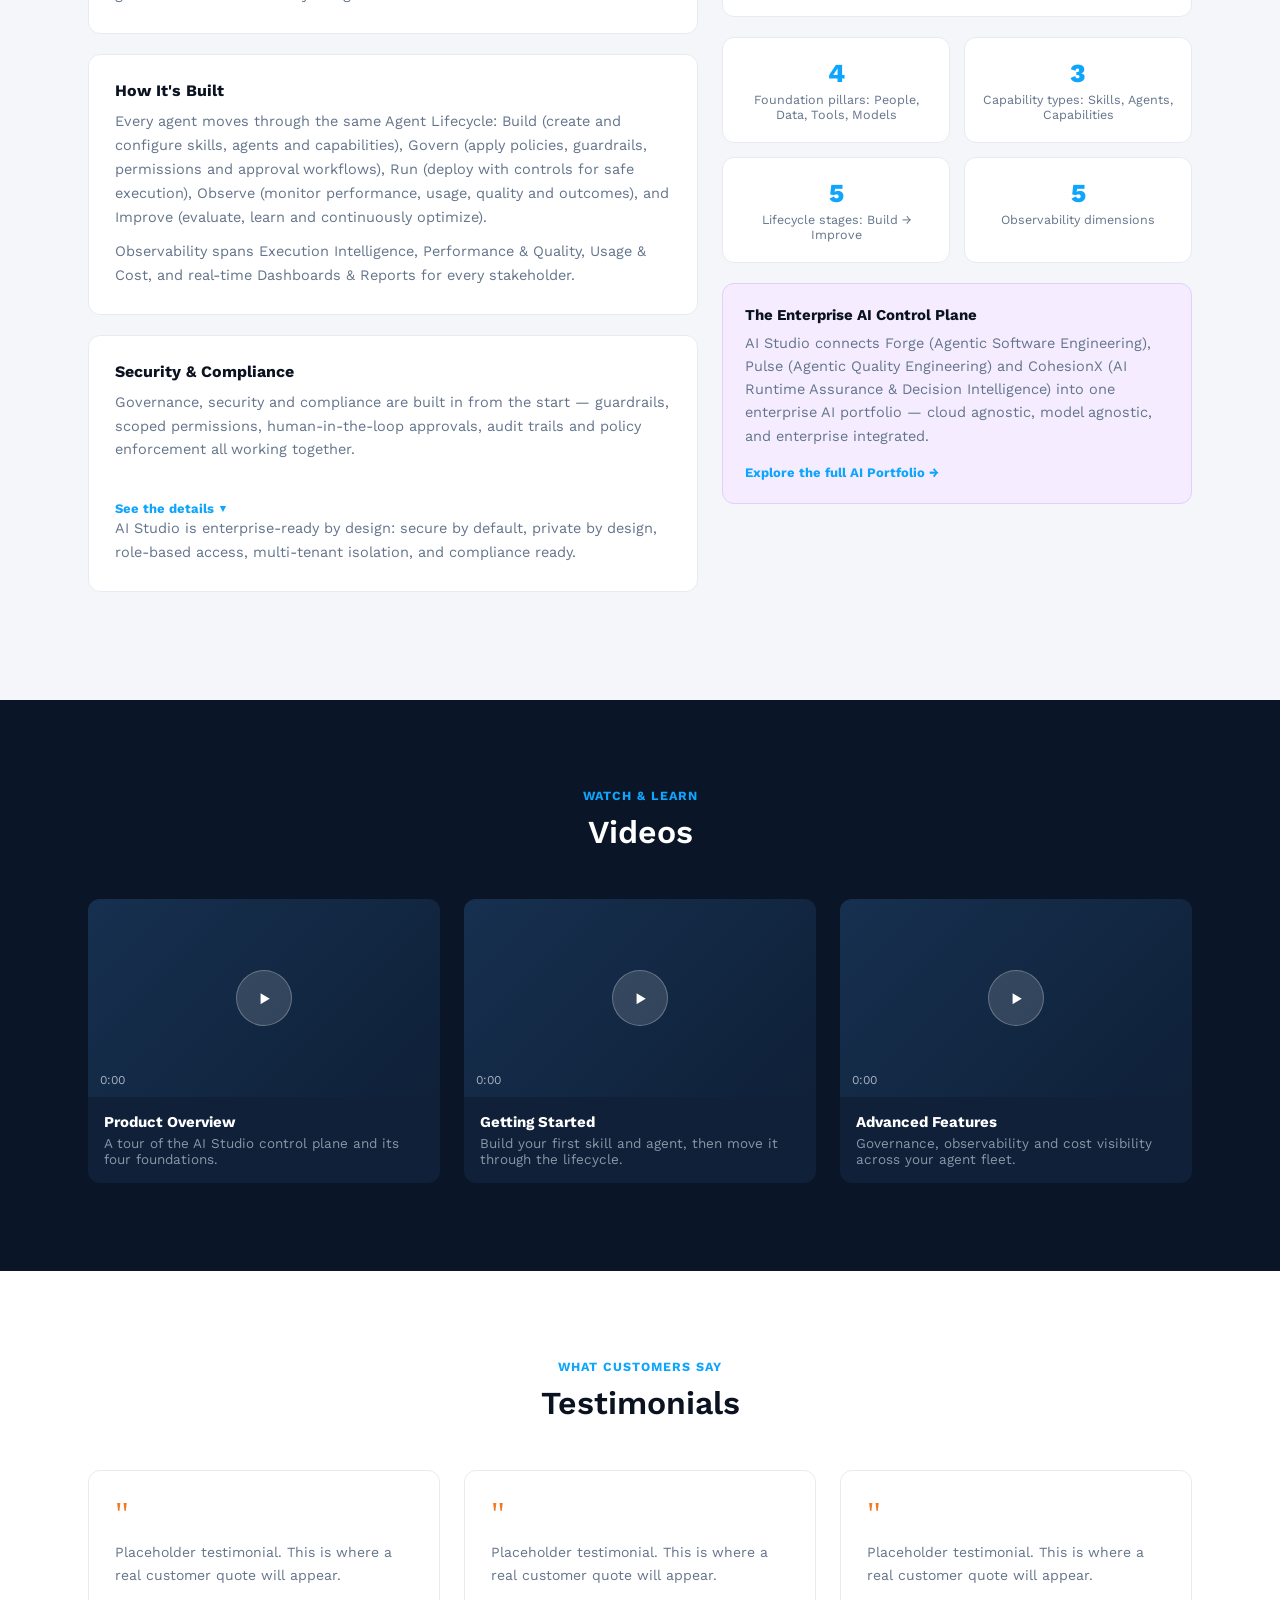
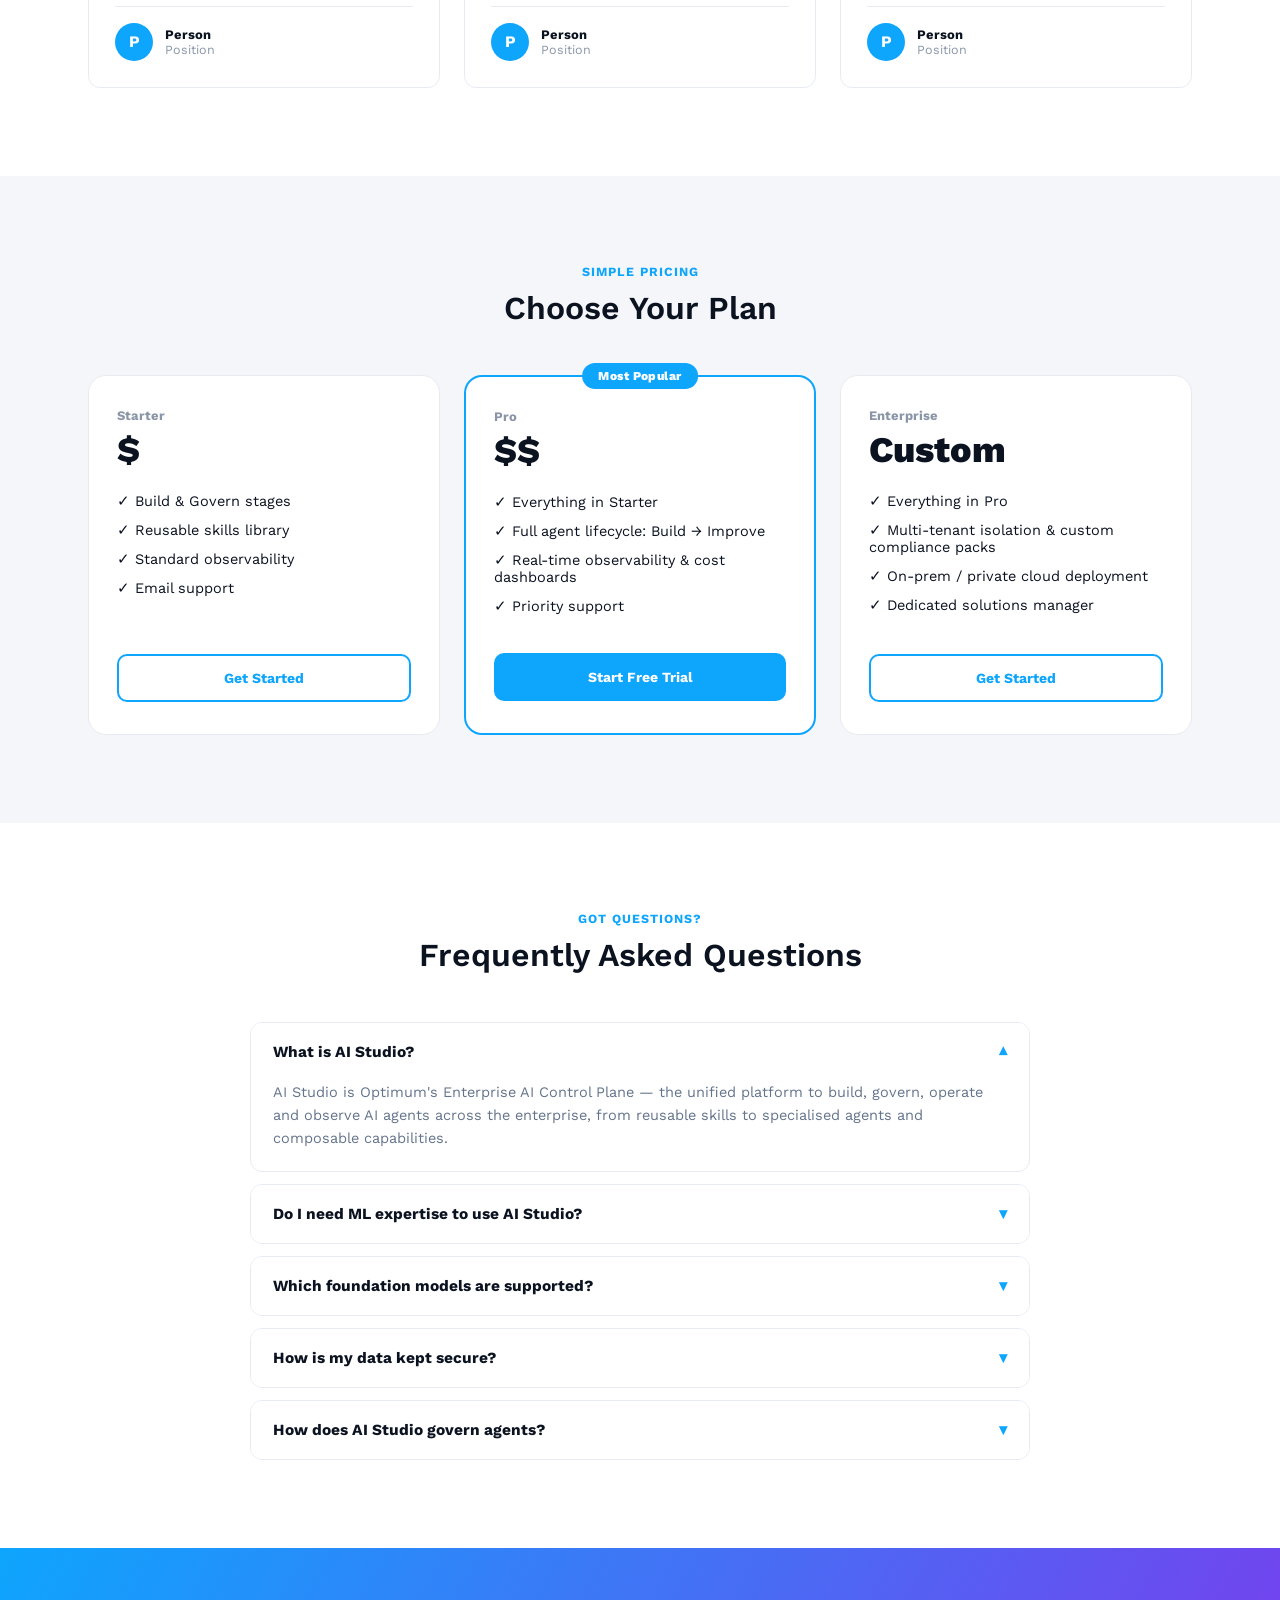
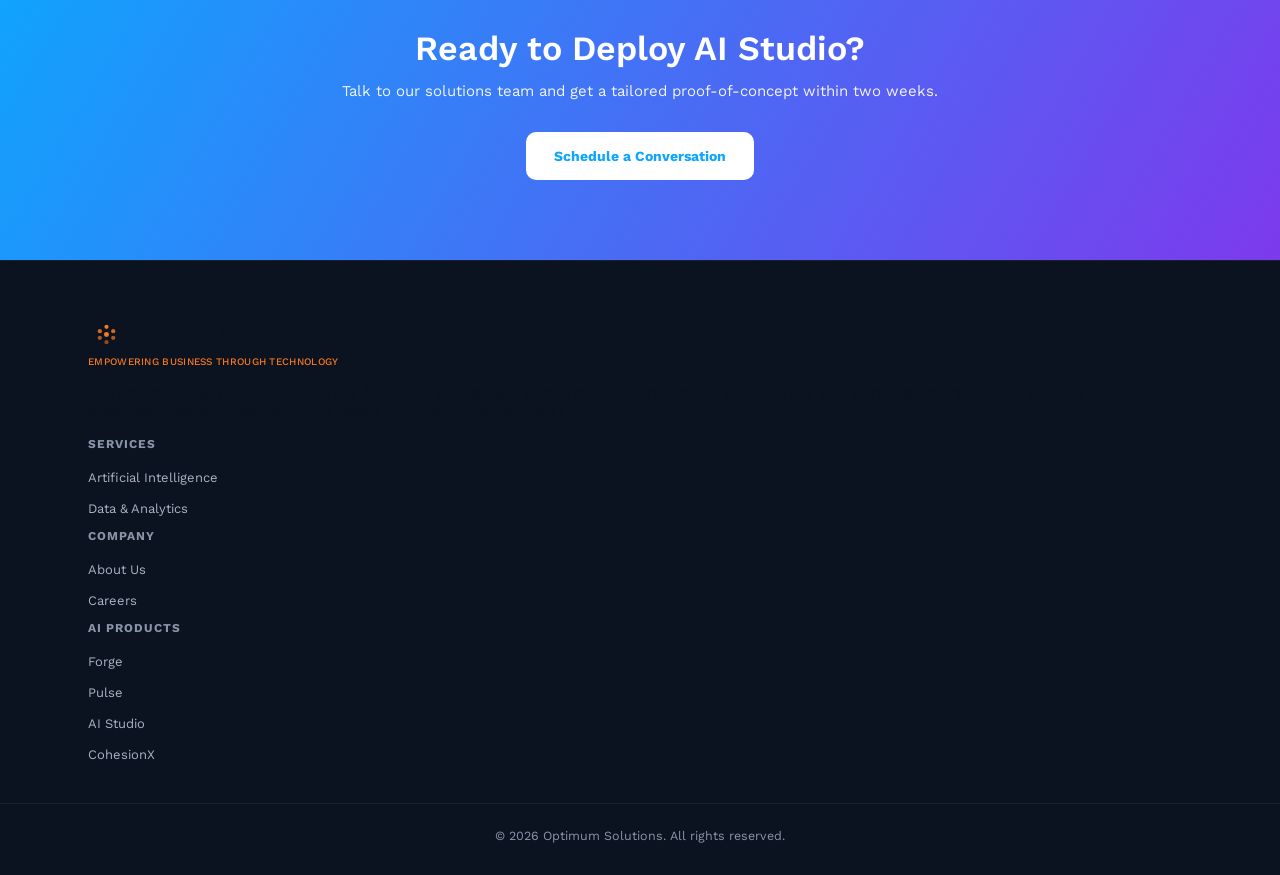
==== commit 6cde2a46: "Update info amount added dropdowns" ====
--- a/ai-studio.html
+++ b/ai-studio.html
@@ -366,10 +366,10 @@
       <div>
         <div class="highlights-card">
           <h4>Key Highlights</h4>
-          <div class="highlight-item"><span class="check-badge">✓</span> Build with reusable skills and specialised, purpose-built agents.</div>
-          <div class="highlight-item"><span class="check-badge">✓</span> Govern with policies, guardrails and human-in-the-loop approvals.</div>
-          <div class="highlight-item"><span class="check-badge">✓</span> Observe execution, performance, usage and cost in real time.</div>
-          <div class="highlight-item"><span class="check-badge">✓</span> Improve continuously through evaluation, learning and feedback.</div>
+          <div class="highlight-item"><span class="check-badge"><svg viewBox="0 0 24 24" fill="none" stroke="currentColor" stroke-width="3" stroke-linecap="round" stroke-linejoin="round"><path d="M4 12l5 5L20 6"/></svg></span> Build with reusable skills and specialised, purpose-built agents.</div>
+          <div class="highlight-item"><span class="check-badge"><svg viewBox="0 0 24 24" fill="none" stroke="currentColor" stroke-width="3" stroke-linecap="round" stroke-linejoin="round"><path d="M4 12l5 5L20 6"/></svg></span> Govern with policies, guardrails and human-in-the-loop approvals.</div>
+          <div class="highlight-item"><span class="check-badge"><svg viewBox="0 0 24 24" fill="none" stroke="currentColor" stroke-width="3" stroke-linecap="round" stroke-linejoin="round"><path d="M4 12l5 5L20 6"/></svg></span> Observe execution, performance, usage and cost in real time.</div>
+          <div class="highlight-item"><span class="check-badge"><svg viewBox="0 0 24 24" fill="none" stroke="currentColor" stroke-width="3" stroke-linecap="round" stroke-linejoin="round"><path d="M4 12l5 5L20 6"/></svg></span> Improve continuously through evaluation, learning and feedback.</div>
         </div>
 
         <div class="metrics-grid">
--- a/css/styles.css
+++ b/css/styles.css
@@ -542,6 +542,34 @@
   .product-hero::before { animation: none; }
 }
 
+/* Floating particle dust — a separate ambient layer from the glow blob above */
+.product-hero::after,
+.hero-home .particle-layer {
+  content: "";
+  position: absolute;
+  inset: 0;
+  background-image:
+    radial-gradient(2px 2px at 10% 20%, rgba(255,255,255,0.28), transparent 60%),
+    radial-gradient(2px 2px at 35% 65%, rgba(255,255,255,0.2), transparent 60%),
+    radial-gradient(1.5px 1.5px at 55% 15%, rgba(255,255,255,0.24), transparent 60%),
+    radial-gradient(2px 2px at 75% 55%, rgba(255,255,255,0.18), transparent 60%),
+    radial-gradient(1.5px 1.5px at 90% 80%, rgba(255,255,255,0.22), transparent 60%),
+    radial-gradient(2px 2px at 20% 90%, rgba(255,255,255,0.16), transparent 60%),
+    radial-gradient(1.5px 1.5px at 65% 40%, rgba(255,255,255,0.2), transparent 60%);
+  background-size: 220px 220px;
+  background-repeat: repeat;
+  animation: particleDrift 22s linear infinite;
+  pointer-events: none;
+  z-index: 0;
+}
+@keyframes particleDrift {
+  from { background-position: 0 0; }
+  to { background-position: 0 -220px; }
+}
+@media (prefers-reduced-motion: reduce) {
+  .product-hero::after, .hero-home .particle-layer { animation: none; }
+}
+
 .product-hero .container { max-width: 1440px; position: relative; z-index: 1; }
 .product-hero-grid {
   display: grid;
@@ -713,6 +741,26 @@
 .pipeline-request b { color: var(--white); font-weight: 600; }
 .pipeline-track { position: relative; display: flex; flex-direction: column; gap: 16px; padding: 4px 4px; width: fit-content; margin: 0 auto; }
 .pipeline-line { position: absolute; top: 15px; bottom: 15px; left: 19px; width: 2px; background: rgba(255,255,255,0.1); z-index: 0; }
+.pipeline-line::after {
+  content: "";
+  position: absolute;
+  left: 50%;
+  top: 0;
+  width: 8px;
+  height: 8px;
+  margin-left: -4px;
+  border-radius: 50%;
+  background: var(--orange);
+  box-shadow: 0 0 8px var(--orange);
+  animation: pipelineFlow 3s linear infinite;
+}
+@keyframes pipelineFlow {
+  0% { top: 0; opacity: 0; }
+  8% { opacity: 1; }
+  92% { opacity: 1; }
+  100% { top: 100%; opacity: 0; }
+}
+body.pulse-page .pipeline-line::after { background: var(--pulse); box-shadow: 0 0 8px var(--pulse); }
 .pipeline-node { position: relative; z-index: 1; display: flex; flex-direction: row; align-items: center; gap: 12px; }
 .pipeline-node .dot {
   width: 30px; height: 30px; border-radius: 8px;
@@ -880,10 +928,33 @@
 @media (max-width: 800px) { .workflow-row { grid-template-columns: 1fr; gap: 20px; } }
 .workflow-text { display: flex; gap: 20px; }
 .step-num {
+  position: relative;
   width: 44px; height: 44px; border-radius: 50%;
   background: var(--orange); color: var(--white);
   display: flex; align-items: center; justify-content: center;
   font-weight: 800; font-size: 15px; flex: none;
+}
+/* Ambient pulsing ring, staggered per row, so the steps read as a live, cascading sequence */
+.step-num::after {
+  content: "";
+  position: absolute;
+  inset: 0;
+  border-radius: 50%;
+  background: inherit;
+  z-index: -1;
+  animation: stepPulse 3.2s ease-out infinite;
+}
+@keyframes stepPulse {
+  0% { transform: scale(1); opacity: 0.55; }
+  100% { transform: scale(1.9); opacity: 0; }
+}
+.workflow-row:nth-child(1) .step-num::after { animation-delay: 0s; }
+.workflow-row:nth-child(2) .step-num::after { animation-delay: 0.5s; }
+.workflow-row:nth-child(3) .step-num::after { animation-delay: 1s; }
+.workflow-row:nth-child(4) .step-num::after { animation-delay: 1.5s; }
+.workflow-row:nth-child(5) .step-num::after { animation-delay: 2s; }
+@media (prefers-reduced-motion: reduce) {
+  .step-num::after, .pipeline-line::after { animation: none; }
 }
 .workflow-text h4 { margin: 0 0 6px; font-size: 17px; color: var(--ink); }
 .workflow-text p { margin: 0; color: var(--gray-600); font-size: 14px; line-height: 1.6; }
@@ -1102,6 +1173,24 @@
   background: var(--orange); color: #fff; flex: none;
   display: flex; align-items: center; justify-content: center; font-size: 12px; margin-top: 1px;
 }
+.check-badge svg { width: 13px; height: 13px; }
+.check-badge svg path {
+  stroke-dasharray: 24;
+  stroke-dashoffset: 24;
+  animation: checkDraw 4s ease-in-out infinite;
+}
+.highlight-item:nth-child(1) .check-badge svg path { animation-delay: 0s; }
+.highlight-item:nth-child(2) .check-badge svg path { animation-delay: 1s; }
+.highlight-item:nth-child(3) .check-badge svg path { animation-delay: 2s; }
+.highlight-item:nth-child(4) .check-badge svg path { animation-delay: 3s; }
+@keyframes checkDraw {
+  0% { stroke-dashoffset: 24; }
+  15%, 70% { stroke-dashoffset: 0; }
+  85%, 100% { stroke-dashoffset: 24; }
+}
+@media (prefers-reduced-motion: reduce) {
+  .check-badge svg path { animation: none; stroke-dashoffset: 0; }
+}
 .metrics-grid { display: grid; grid-template-columns: 1fr 1fr; gap: 14px; margin-bottom: 20px; }
 .metric-tile {
   background: var(--white);
@@ -1216,11 +1305,11 @@
 }
 
 /* Cursor-glow: a soft light that follows the pointer across cards */
-.service-card, .price-card, .featured-card, .ai-platform-card {
+.service-card, .featured-card, .ai-platform-card {
   position: relative;
   overflow: hidden;
 }
-.service-card::before, .price-card::before, .featured-card::before, .ai-platform-card::before {
+.service-card::before, .featured-card::before, .ai-platform-card::before {
   content: "";
   position: absolute;
   inset: 0;
@@ -1231,16 +1320,13 @@
   pointer-events: none;
   z-index: 0;
 }
-.service-card:hover::before, .price-card:hover::before, .featured-card:hover::before, .ai-platform-card:hover::before {
+.service-card:hover::before, .featured-card:hover::before, .ai-platform-card:hover::before {
   opacity: 1;
 }
-.service-card > *, .price-card > *, .featured-card > *, .ai-platform-card > * {
+.service-card > *, .featured-card > *, .ai-platform-card > * {
   position: relative;
   z-index: 1;
 }
-body.pulse-page .price-card::before { background: radial-gradient(220px circle at var(--mx, 50%) var(--my, 50%), rgba(46,163,242,0.16), transparent 70%); }
-body.aistudio-page .price-card::before { background: radial-gradient(220px circle at var(--mx, 50%) var(--my, 50%), rgba(14,165,253,0.16), transparent 70%); }
-body.cohesionx-page .price-card::before { background: radial-gradient(220px circle at var(--mx, 50%) var(--my, 50%), rgba(0,184,187,0.16), transparent 70%); }
 .price-card.featured { border: 2px solid var(--orange); }
 .price-badge {
   position: absolute; top: -14px; left: 50%; transform: translateX(-50%);
@@ -1332,6 +1418,7 @@
 }
 .lifecycle-steps { display: flex; align-items: center; justify-content: center; gap: 8px; margin-bottom: 22px; }
 .lifecycle-step {
+  position: relative;
   width: 52px; height: 52px; border-radius: 12px;
   background: var(--navy-800); color: var(--gray-500);
   display: flex; align-items: center; justify-content: center;
@@ -1341,6 +1428,23 @@
 }
 .lifecycle-step svg { width: 22px; height: 22px; }
 .lifecycle-step.active { background: var(--lifecycle-accent); color: #fff; transform: scale(1.08); }
+.lifecycle-step.active::after {
+  content: "";
+  position: absolute;
+  inset: -6px;
+  border-radius: 16px;
+  border: 2px solid var(--lifecycle-accent);
+  opacity: 0.6;
+  animation: lifecycleRingPulse 1.6s ease-out infinite;
+  pointer-events: none;
+}
+@keyframes lifecycleRingPulse {
+  0% { transform: scale(1); opacity: 0.6; }
+  100% { transform: scale(1.3); opacity: 0; }
+}
+@media (prefers-reduced-motion: reduce) {
+  .lifecycle-step.active::after { animation: none; }
+}
 .lifecycle-arrow { color: rgba(255,255,255,0.25); font-size: 15px; }
 .lifecycle-step-labels { display: flex; justify-content: center; gap: 8px; margin-top: -10px; margin-bottom: 18px; }
 .lifecycle-step-labels span { width: 52px; text-align: center; font-size: 10.5px; color: var(--gray-500); }
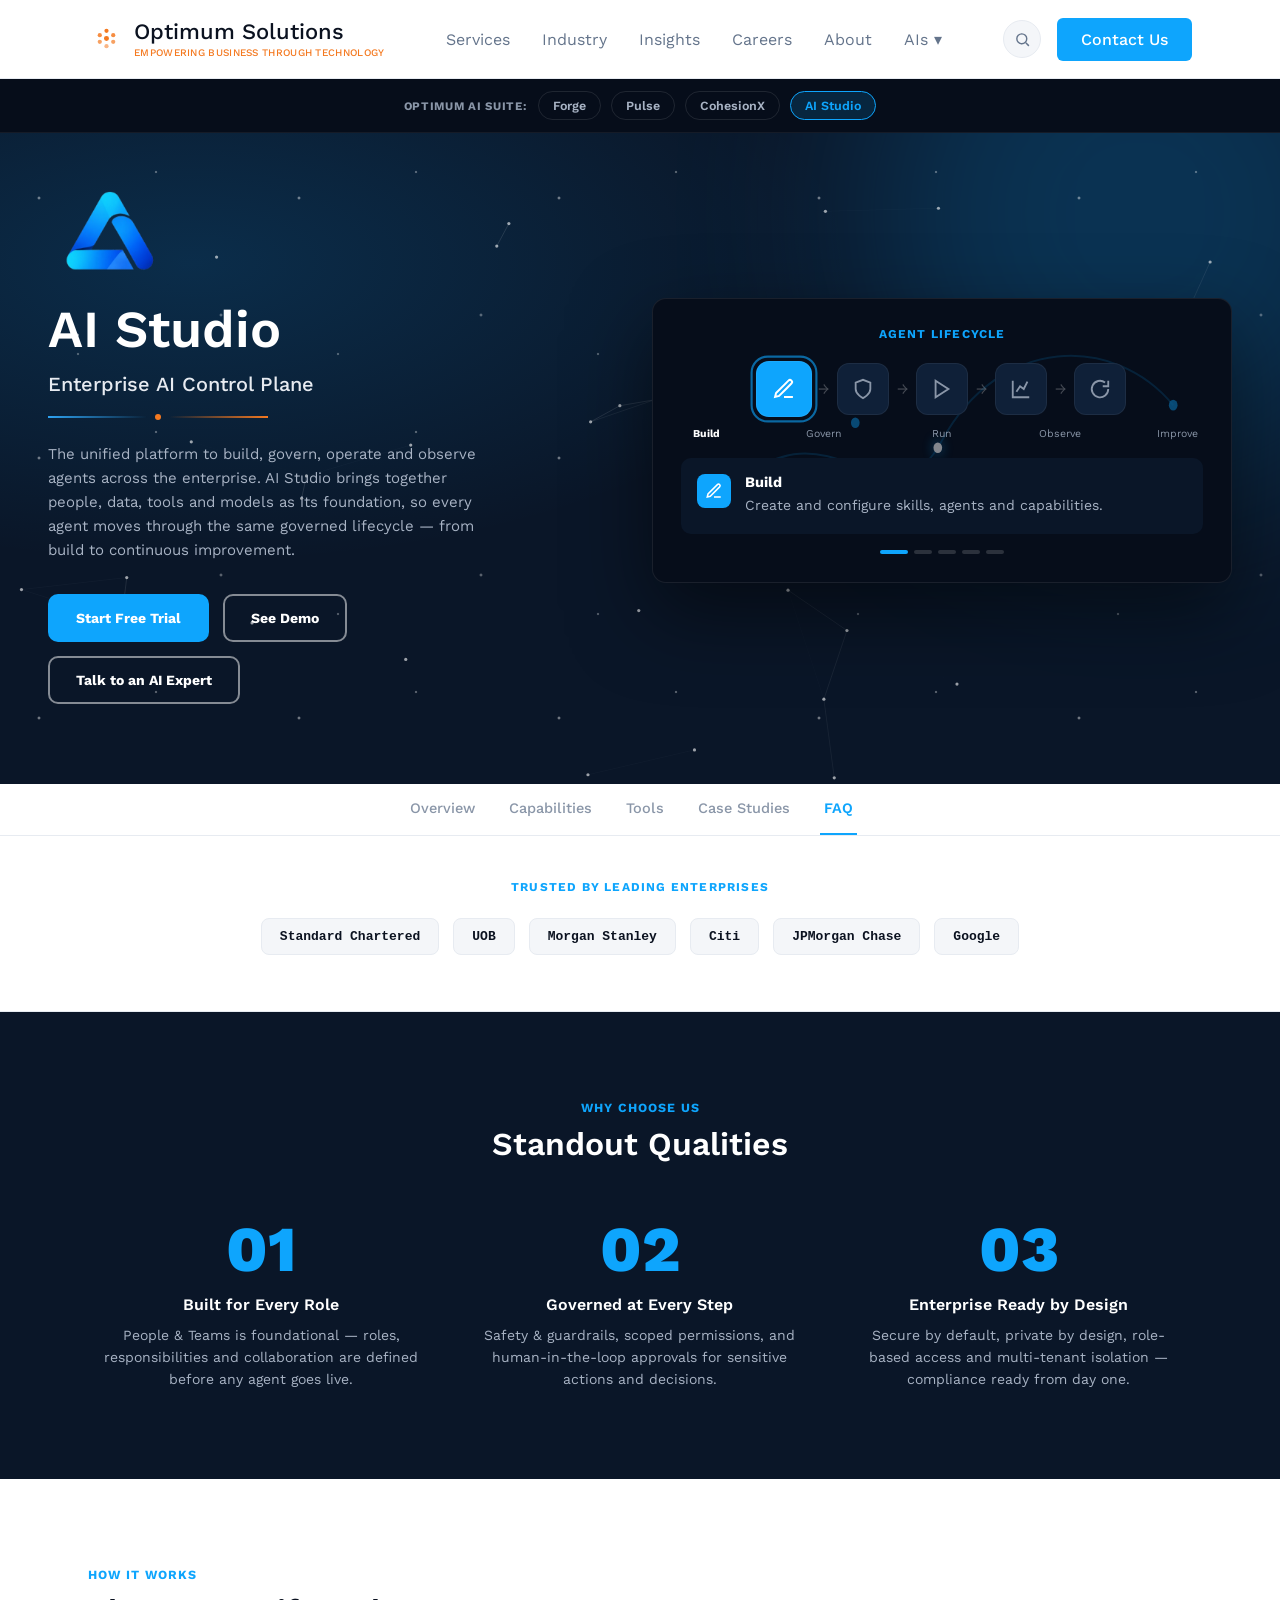
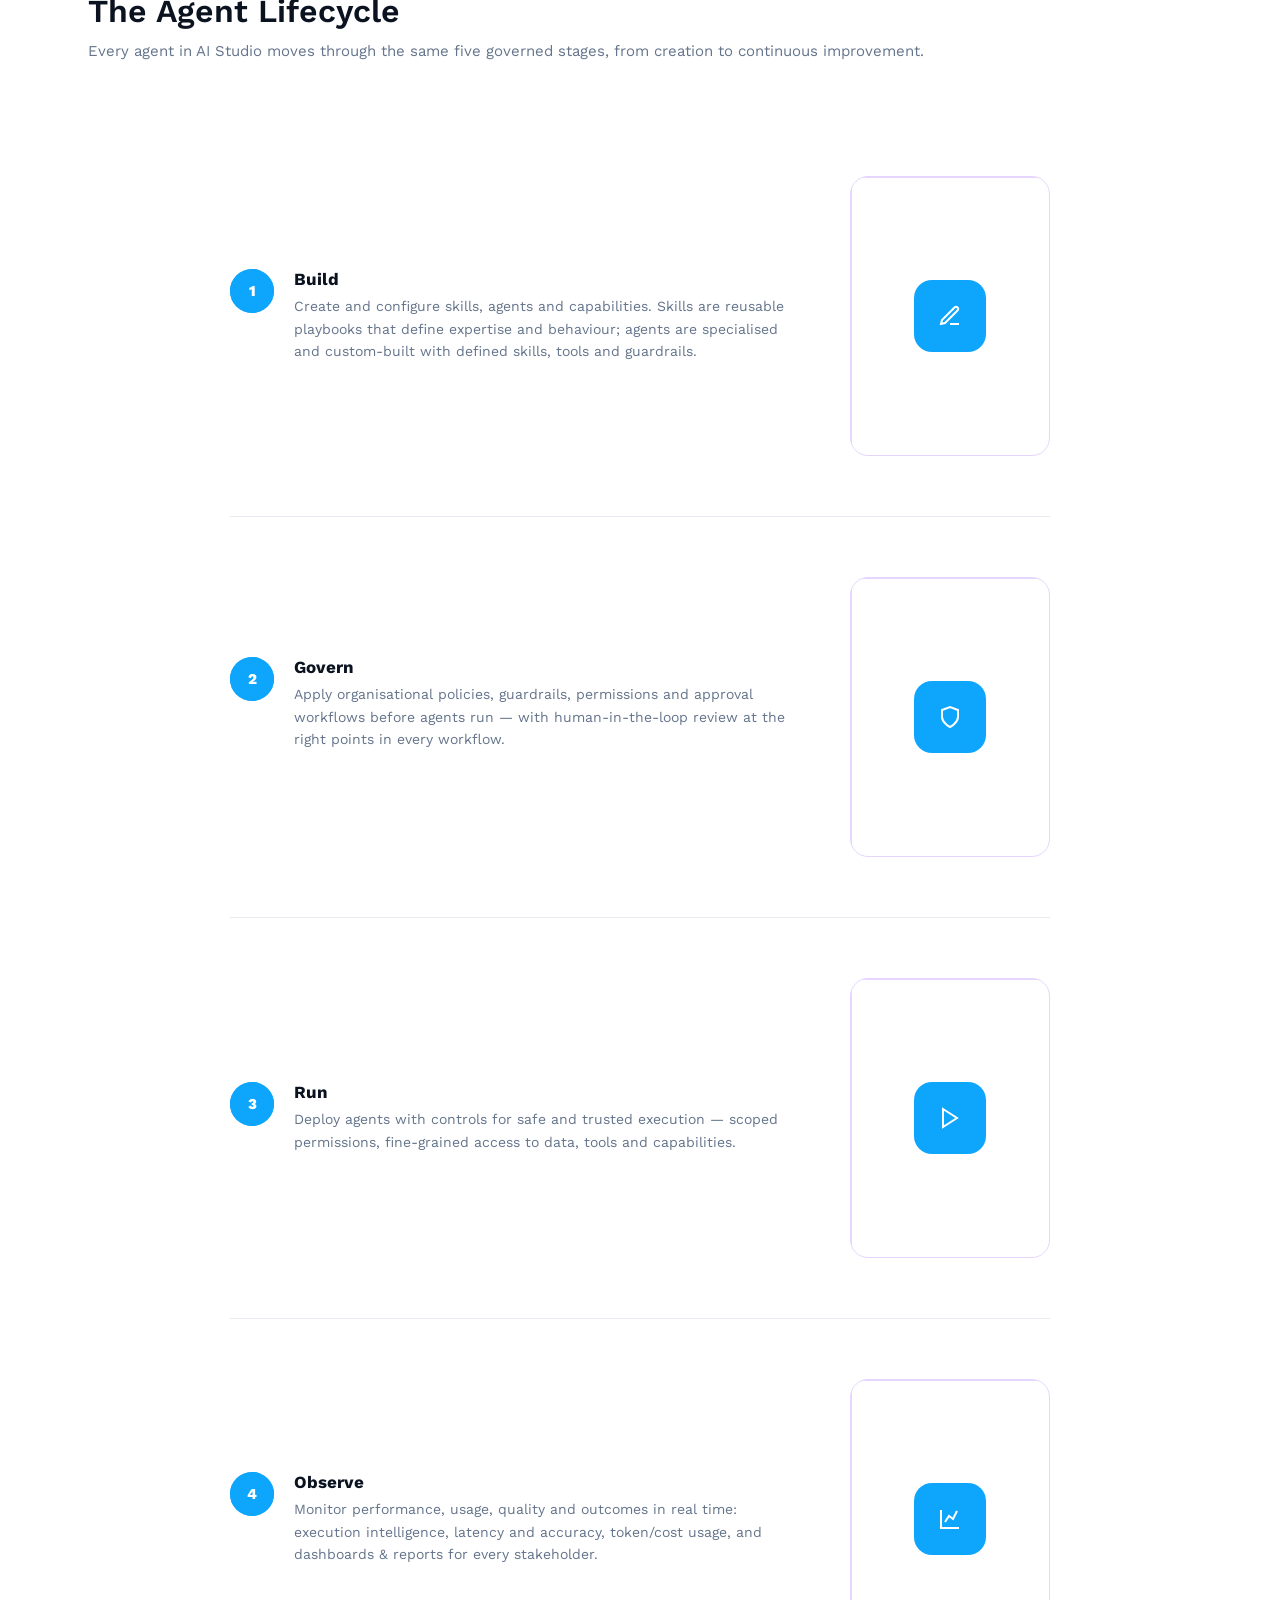
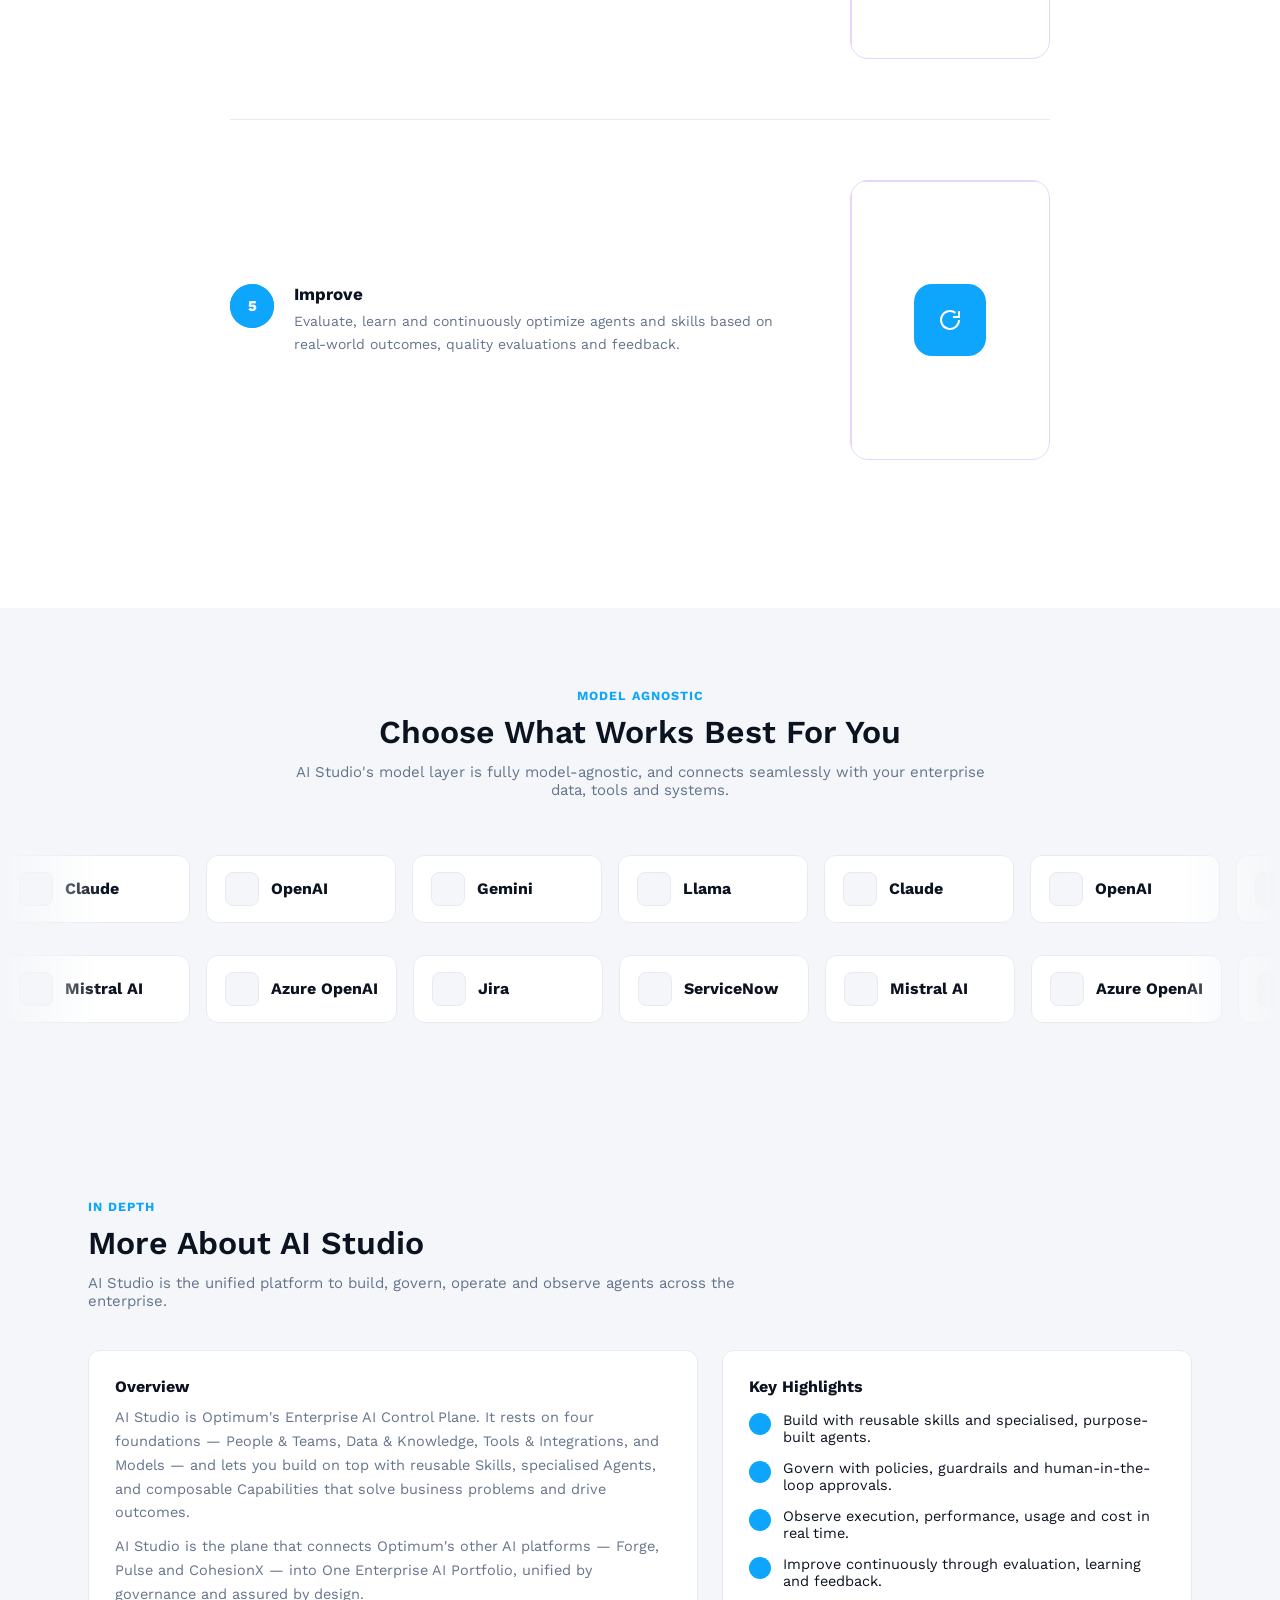
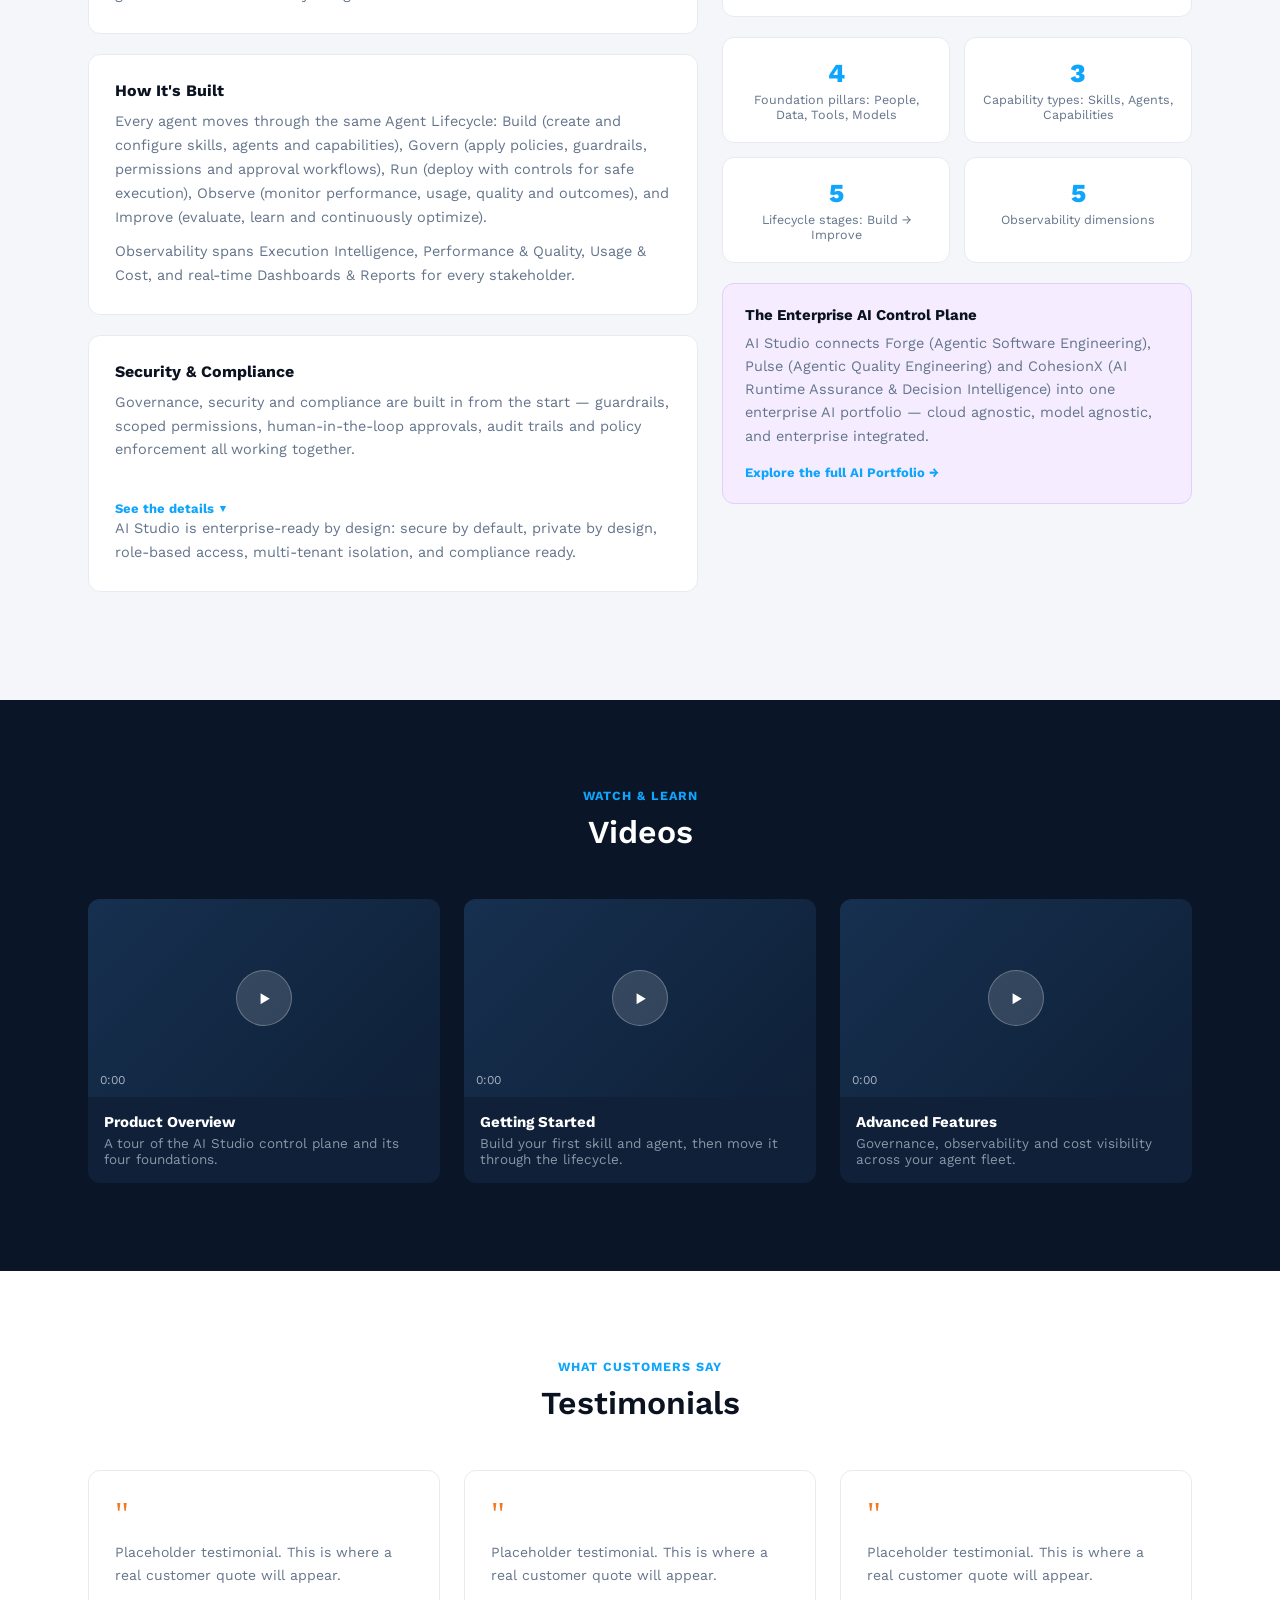
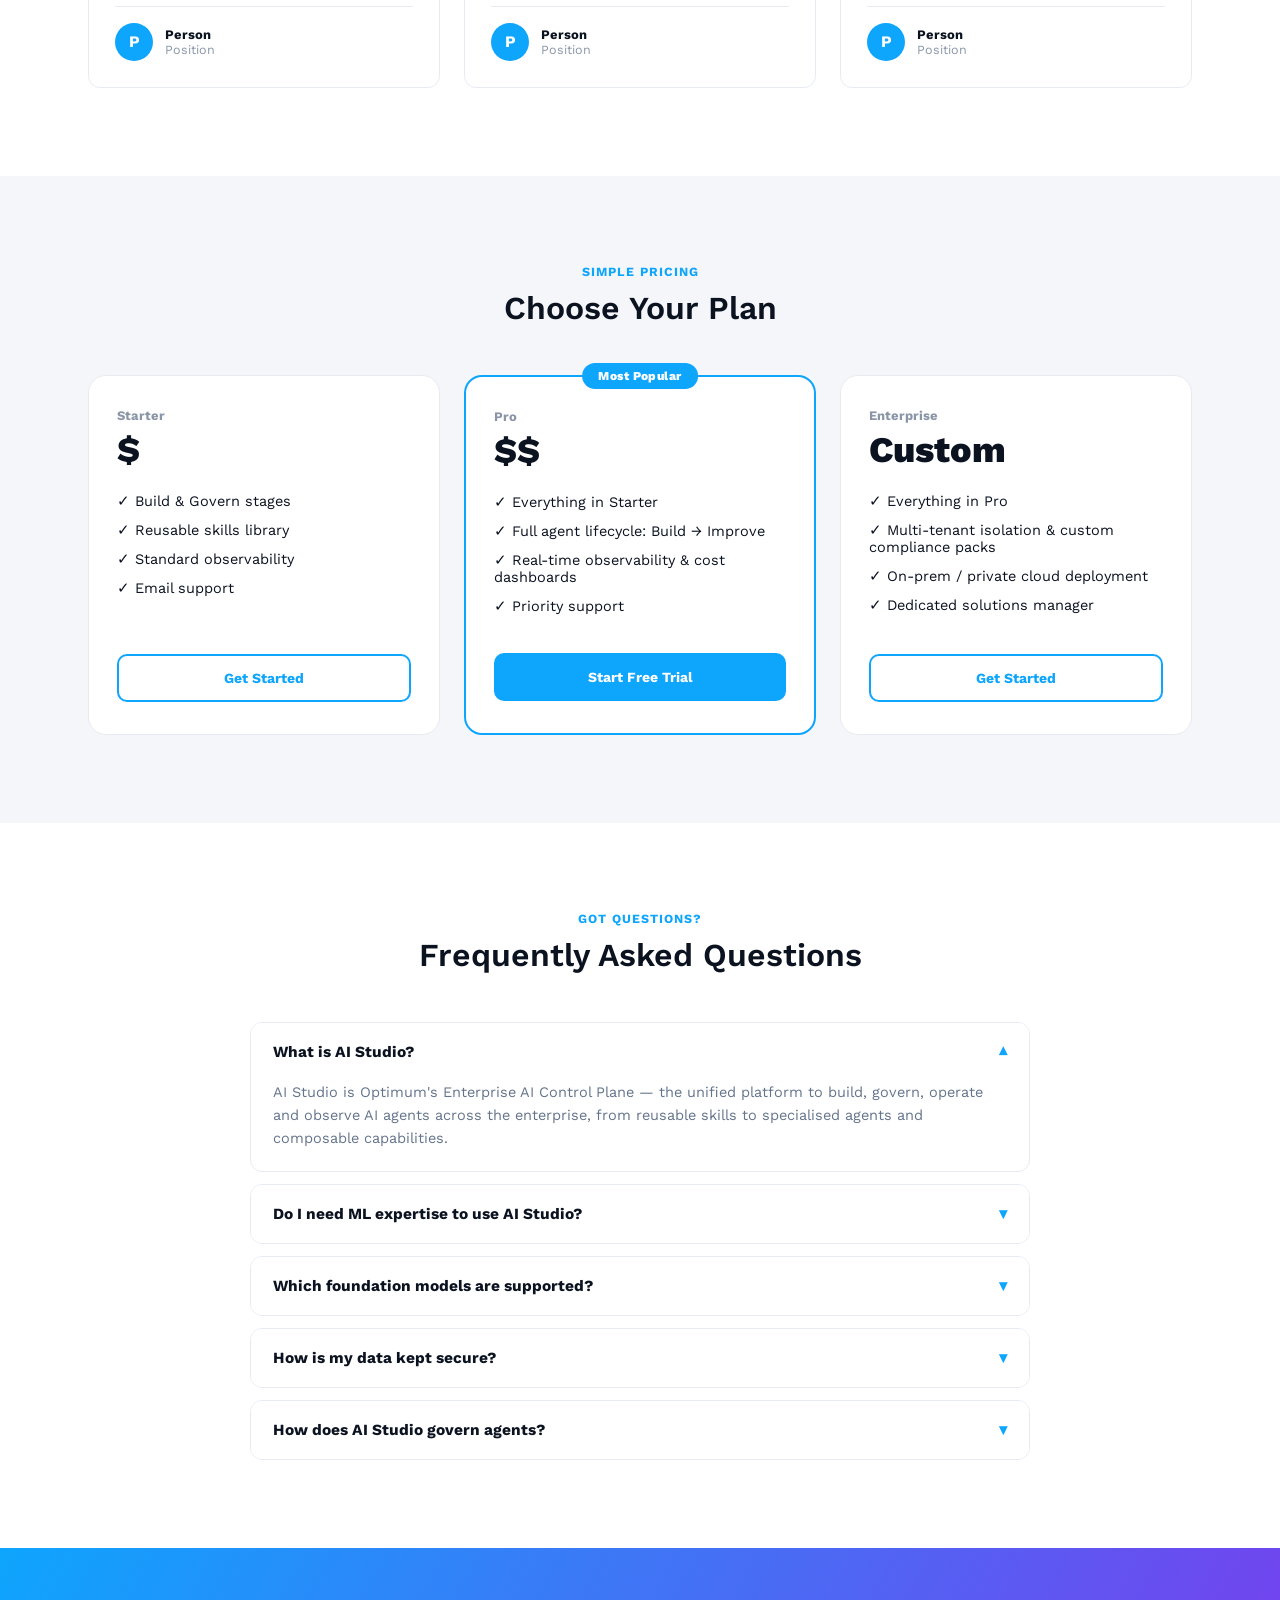
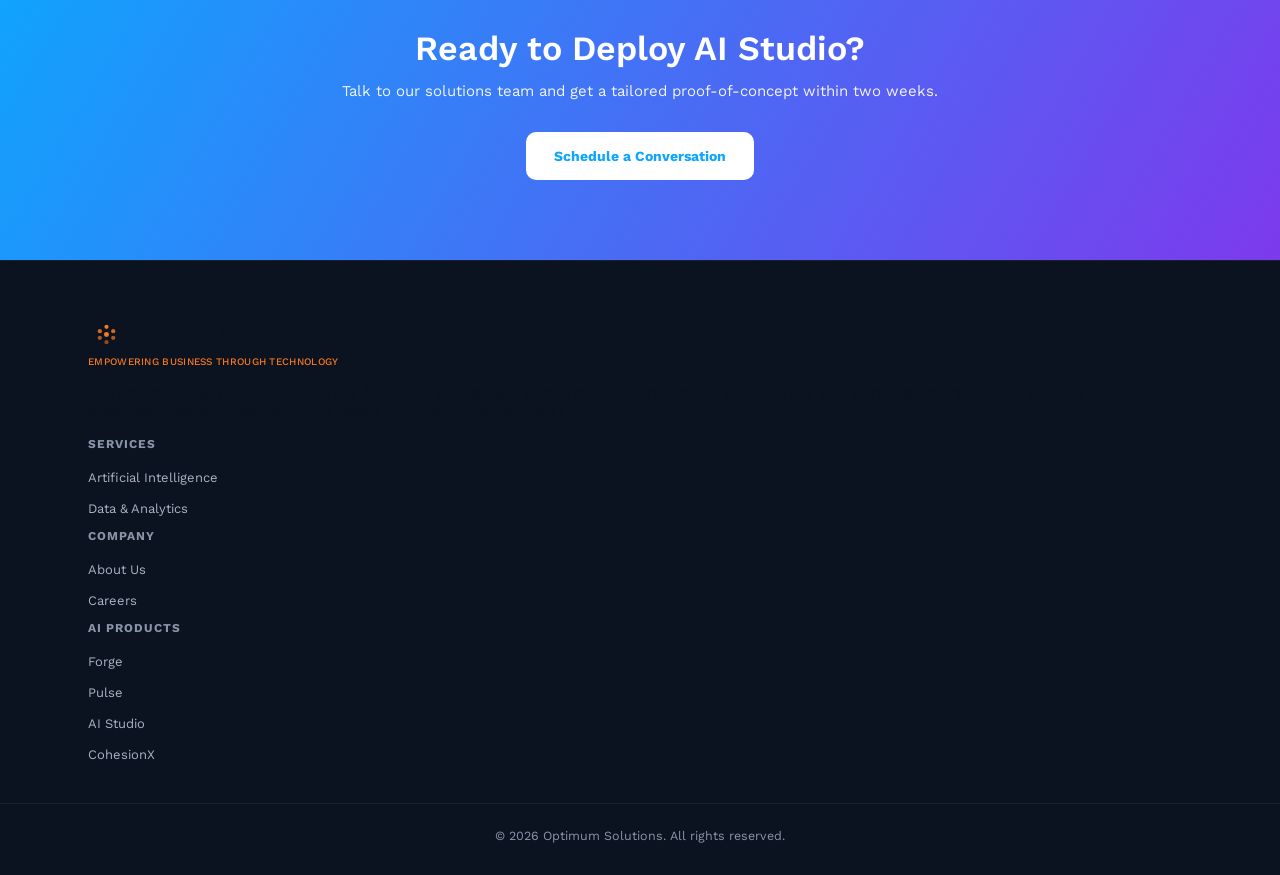
==== commit 1d693042: "Update hero" ====
--- a/ai-studio.html
+++ b/ai-studio.html
@@ -78,6 +78,7 @@
 
 <!-- ============ HERO ============ -->
 <section class="product-hero theme-aistudio">
+  <canvas class="particle-network-canvas" aria-hidden="true"></canvas>
   <div class="container">
     <div class="product-hero-grid">
       <div>
--- a/css/styles.css
+++ b/css/styles.css
@@ -309,7 +309,7 @@
   border: 1px solid rgba(255,255,255,0.06);
   border-radius: var(--radius-lg);
   padding: 28px;
-  transition: transform 0.2s ease, border-color 0.2s ease;
+  transition: transform 0.15s ease-out, border-color 0.2s ease;
 }
 .ai-platform-card:hover {
   transform: translateY(-4px);
@@ -390,7 +390,7 @@
   border: 1px solid rgba(255,255,255,0.06);
   border-radius: var(--radius-lg);
   padding: 26px;
-  transition: transform 0.2s ease, border-color 0.2s ease, box-shadow 0.2s ease;
+  transition: transform 0.15s ease-out, border-color 0.2s ease, box-shadow 0.2s ease;
 }
 .featured-card:hover {
   transform: translateY(-4px);
@@ -418,7 +418,7 @@
   border: 1px solid var(--gray-200);
   border-radius: var(--radius-lg);
   padding: 26px;
-  transition: transform 0.2s ease, border-color 0.2s ease, box-shadow 0.2s ease, background 0.2s ease;
+  transition: transform 0.15s ease-out, border-color 0.2s ease, box-shadow 0.2s ease, background 0.2s ease;
 }
 .service-card:hover {
   transform: translateY(-4px);
@@ -542,6 +542,16 @@
   .product-hero::before { animation: none; }
 }
 
+/* Interactive particle-network canvas — nodes + connecting lines, reacts to the cursor */
+.particle-network-canvas {
+  position: absolute;
+  inset: 0;
+  width: 100%;
+  height: 100%;
+  z-index: 0;
+  pointer-events: none;
+}
+
 /* Floating particle dust — a separate ambient layer from the glow blob above */
 .product-hero::after,
 .hero-home .particle-layer {
@@ -549,14 +559,11 @@
   position: absolute;
   inset: 0;
   background-image:
-    radial-gradient(2px 2px at 10% 20%, rgba(255,255,255,0.28), transparent 60%),
-    radial-gradient(2px 2px at 35% 65%, rgba(255,255,255,0.2), transparent 60%),
-    radial-gradient(1.5px 1.5px at 55% 15%, rgba(255,255,255,0.24), transparent 60%),
-    radial-gradient(2px 2px at 75% 55%, rgba(255,255,255,0.18), transparent 60%),
-    radial-gradient(1.5px 1.5px at 90% 80%, rgba(255,255,255,0.22), transparent 60%),
-    radial-gradient(2px 2px at 20% 90%, rgba(255,255,255,0.16), transparent 60%),
-    radial-gradient(1.5px 1.5px at 65% 40%, rgba(255,255,255,0.2), transparent 60%);
-  background-size: 220px 220px;
+    radial-gradient(3px 3px at 15% 25%, rgba(255,255,255,0.65), transparent 65%),
+    radial-gradient(2.5px 2.5px at 60% 15%, rgba(255,255,255,0.55), transparent 65%),
+    radial-gradient(3px 3px at 85% 70%, rgba(255,255,255,0.5), transparent 65%),
+    radial-gradient(2.5px 2.5px at 30% 85%, rgba(255,255,255,0.5), transparent 65%);
+  background-size: 260px 260px;
   background-repeat: repeat;
   animation: particleDrift 22s linear infinite;
   pointer-events: none;
@@ -564,13 +571,54 @@
 }
 @keyframes particleDrift {
   from { background-position: 0 0; }
-  to { background-position: 0 -220px; }
+  to { background-position: 0 -260px; }
 }
 @media (prefers-reduced-motion: reduce) {
   .product-hero::after, .hero-home .particle-layer { animation: none; }
 }
 
 .product-hero .container { max-width: 1440px; position: relative; z-index: 1; }
+
+/* Hero entrance: content fades + rises into place on page load */
+@keyframes heroFadeUp {
+  from { opacity: 0; transform: translateY(18px); }
+  to { opacity: 1; transform: translateY(0); }
+}
+@keyframes heroFadeIn {
+  from { opacity: 0; transform: scale(0.97); }
+  to { opacity: 1; transform: scale(1); }
+}
+.product-hero-grid > div:first-child > * {
+  opacity: 0;
+  animation: heroFadeUp 0.7s ease forwards;
+}
+.product-hero-grid > div:first-child > *:nth-child(1) { animation-delay: 0.05s; }
+.product-hero-grid > div:first-child > *:nth-child(2) { animation-delay: 0.15s; }
+.product-hero-grid > div:first-child > *:nth-child(3) { animation-delay: 0.25s; }
+.product-hero-grid > div:first-child > *:nth-child(4) { animation-delay: 0.35s; }
+.product-hero-grid > div:first-child > *:nth-child(5) { animation-delay: 0.45s; }
+.product-hero-grid > div:first-child > *:nth-child(6) { animation-delay: 0.55s; }
+.product-hero-grid > div:last-child {
+  opacity: 0;
+  animation: heroFadeIn 0.8s ease 0.3s forwards;
+}
+.hero-home .container > * {
+  opacity: 0;
+  animation: heroFadeUp 0.7s ease forwards;
+}
+.hero-home .container > *:nth-child(1) { animation-delay: 0.05s; }
+.hero-home .container > *:nth-child(2) { animation-delay: 0.15s; }
+.hero-home .container > *:nth-child(3) { animation-delay: 0.25s; }
+.hero-home .container > *:nth-child(4) { animation-delay: 0.35s; }
+@media (prefers-reduced-motion: reduce) {
+  .product-hero-grid > div:first-child > *,
+  .product-hero-grid > div:last-child,
+  .hero-home .container > * {
+    opacity: 1;
+    animation: none;
+    transform: none;
+  }
+}
 .product-hero-grid {
   display: grid;
   grid-template-columns: 0.88fr 1.32fr;
@@ -804,6 +852,48 @@
 .demo-panel.pipeline-panel { display: flex; flex-direction: column; }
 .demo-panel.pipeline-panel .demo-metric-tiles { margin-top: auto; padding-top: 18px; }
 .demo-metric-tile { background: var(--navy-900); border-radius: 8px; padding: 16px; text-align: center; }
+
+/* Live mini-chart: growing bars + a drawing line, running side by side */
+.mini-chart {
+  display: flex;
+  align-items: flex-end;
+  gap: 14px;
+  margin-top: 14px;
+  padding: 14px 16px;
+  border-top: 1px solid rgba(255,255,255,0.08);
+}
+.mini-chart-bars { display: flex; align-items: flex-end; gap: 5px; height: 34px; flex: none; }
+.mini-chart-bars span {
+  width: 6px;
+  height: 100%;
+  border-radius: 2px 2px 0 0;
+  background: var(--pulse);
+  transform-origin: bottom;
+  animation: barPulse 2.4s ease-in-out infinite;
+  animation-delay: var(--d, 0s);
+}
+@keyframes barPulse {
+  0%, 100% { transform: scaleY(0.35); }
+  50% { transform: scaleY(1); }
+}
+.mini-chart-line { flex: 1; height: 34px; min-width: 0; }
+.mini-chart-line path {
+  stroke: var(--pulse);
+  stroke-width: 2;
+  fill: none;
+  stroke-dasharray: 220;
+  stroke-dashoffset: 220;
+  animation: lineDraw 3.2s ease-in-out infinite;
+}
+@keyframes lineDraw {
+  0% { stroke-dashoffset: 220; }
+  45%, 55% { stroke-dashoffset: 0; }
+  100% { stroke-dashoffset: -220; }
+}
+@media (prefers-reduced-motion: reduce) {
+  .mini-chart-bars span, .mini-chart-line path { animation: none; }
+  .mini-chart-line path { stroke-dashoffset: 0; }
+}
 .demo-metric-tile b { display: block; font-size: 26px; font-weight: 700; color: var(--orange); line-height: 1; }
 .demo-metric-tile span { display: block; font-size: 11.5px; color: var(--gray-500); margin-top: 6px; }
 body.pulse-page .demo-metric-tile b { color: var(--pulse); }
@@ -916,6 +1006,24 @@
 }
 .workflow-steps { display: flex; flex-direction: column; gap: 0; }
 .workflow-rows { max-width: 820px; margin: 0 auto; }
+.workflow-connector {
+  position: absolute;
+  left: 0;
+  top: 0;
+  pointer-events: none;
+  z-index: 0;
+  overflow: visible;
+}
+.workflow-connector path {
+  fill: none;
+  stroke: var(--gray-300);
+  stroke-width: 2;
+  transition: stroke-dashoffset 1.4s cubic-bezier(0.25, 0.1, 0.25, 1);
+}
+.workflow-row { position: relative; z-index: 1; }
+@media (prefers-reduced-motion: reduce) {
+  .workflow-connector path { transition: none; }
+}
 .workflow-row {
   display: grid;
   grid-template-columns: 1.55fr 0.65fr;
@@ -1610,6 +1718,22 @@
   margin-bottom: 22px;
 }
 .drw-col { display: flex; flex-direction: column; gap: 10px; }
+
+/* Scroll-built reveal: the diagram assembles itself piece by piece the first time it's scrolled into view */
+.drw-flow > * {
+  opacity: 0;
+  transform: translateY(14px) scale(0.94);
+  transition: opacity 0.55s ease, transform 0.55s ease;
+}
+.drw-flow.built > * { opacity: 1; transform: none; }
+.drw-flow > *:nth-child(1) { transition-delay: 0s; }
+.drw-flow > *:nth-child(2) { transition-delay: 0.15s; }
+.drw-flow > *:nth-child(3) { transition-delay: 0.3s; }
+.drw-flow > *:nth-child(4) { transition-delay: 0.45s; }
+.drw-flow > *:nth-child(5) { transition-delay: 0.6s; }
+@media (prefers-reduced-motion: reduce) {
+  .drw-flow > * { opacity: 1; transform: none; transition: none; }
+}
 .drw-col-label {
   color: rgba(255,255,255,0.5);
   font-size: 12px;
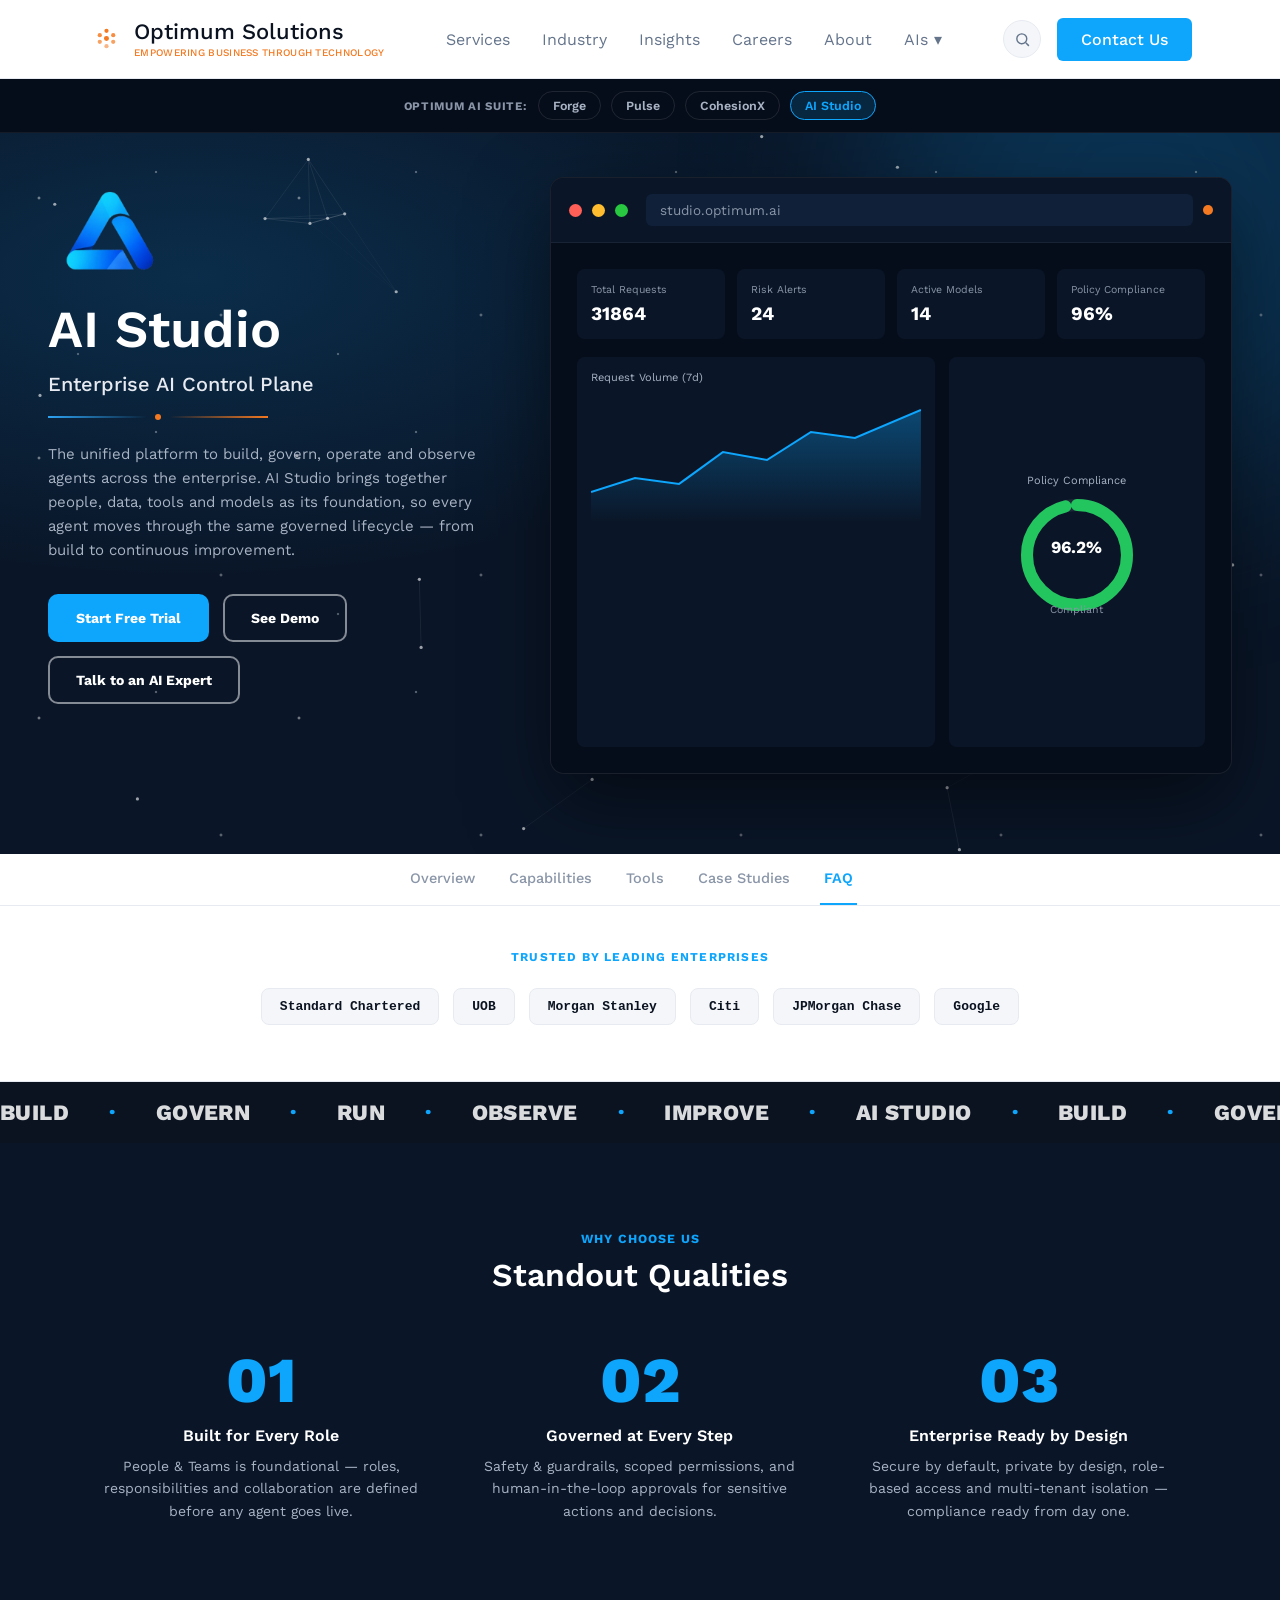
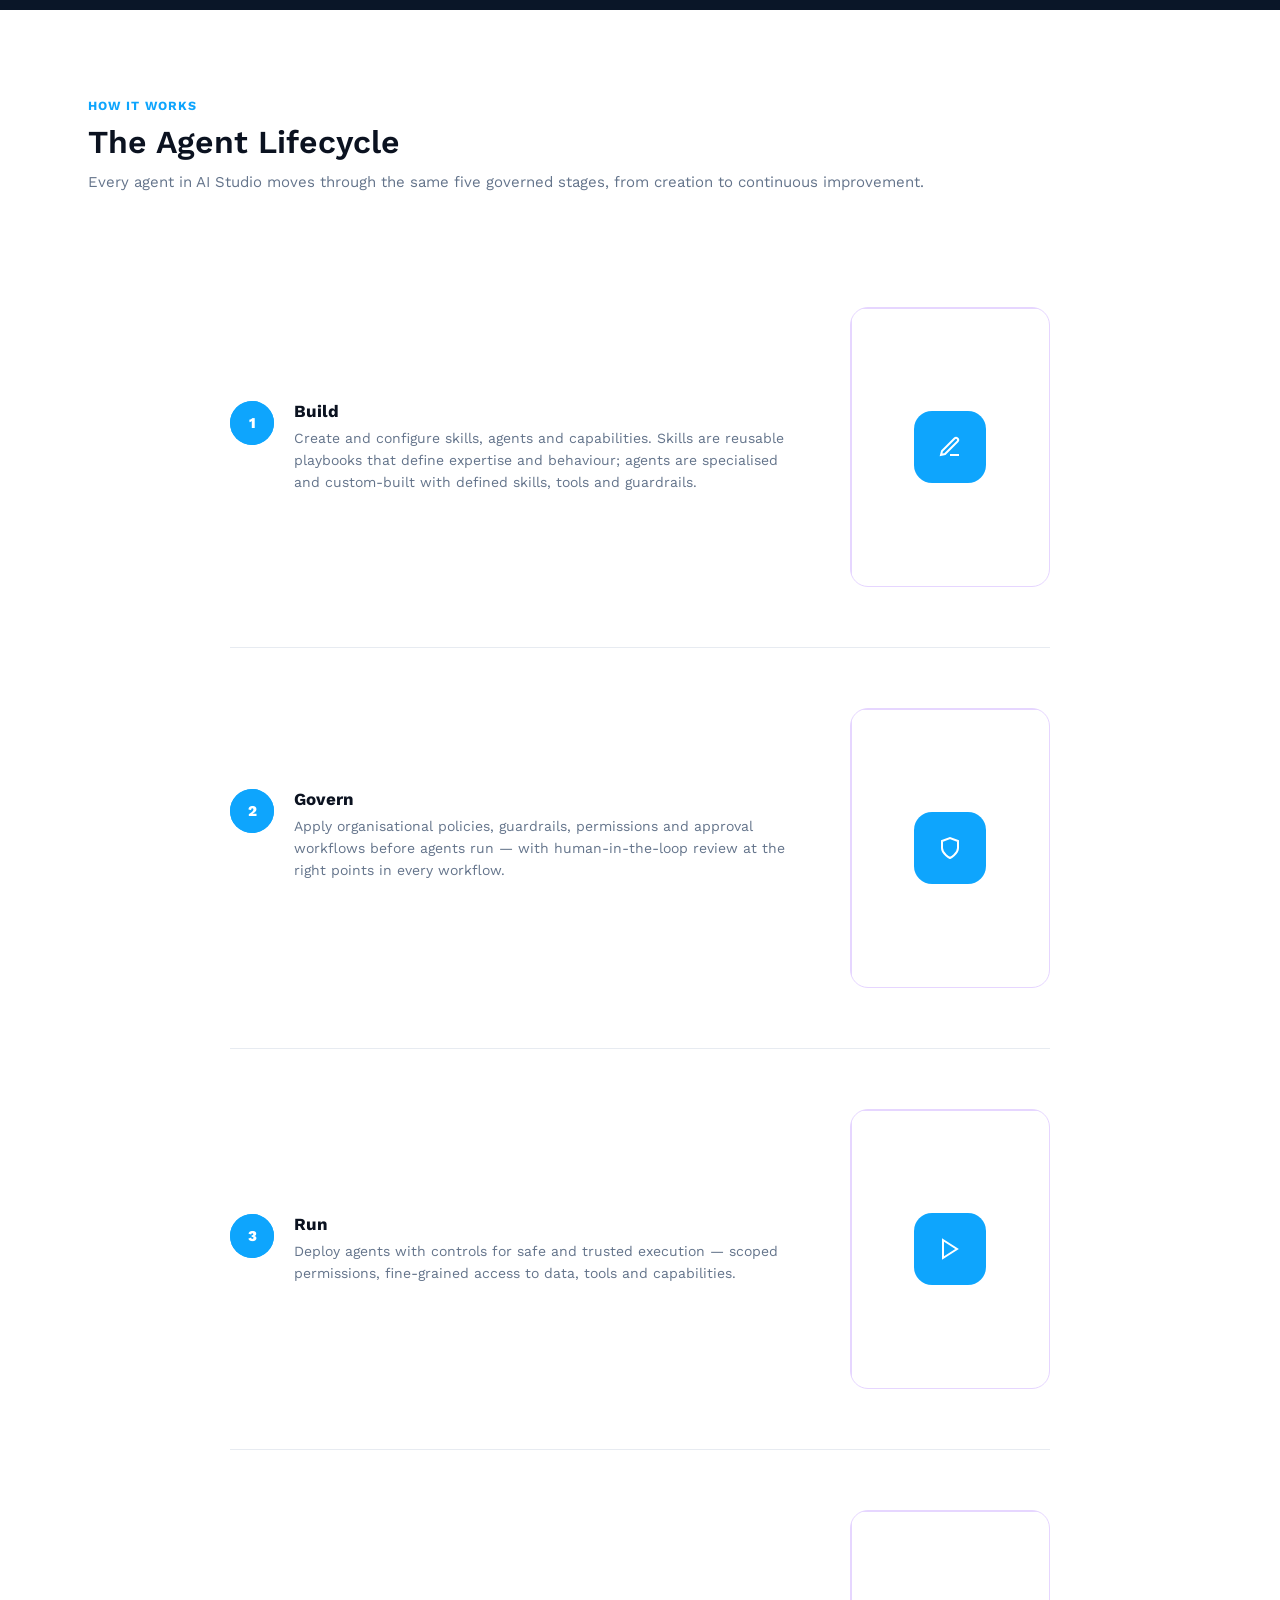
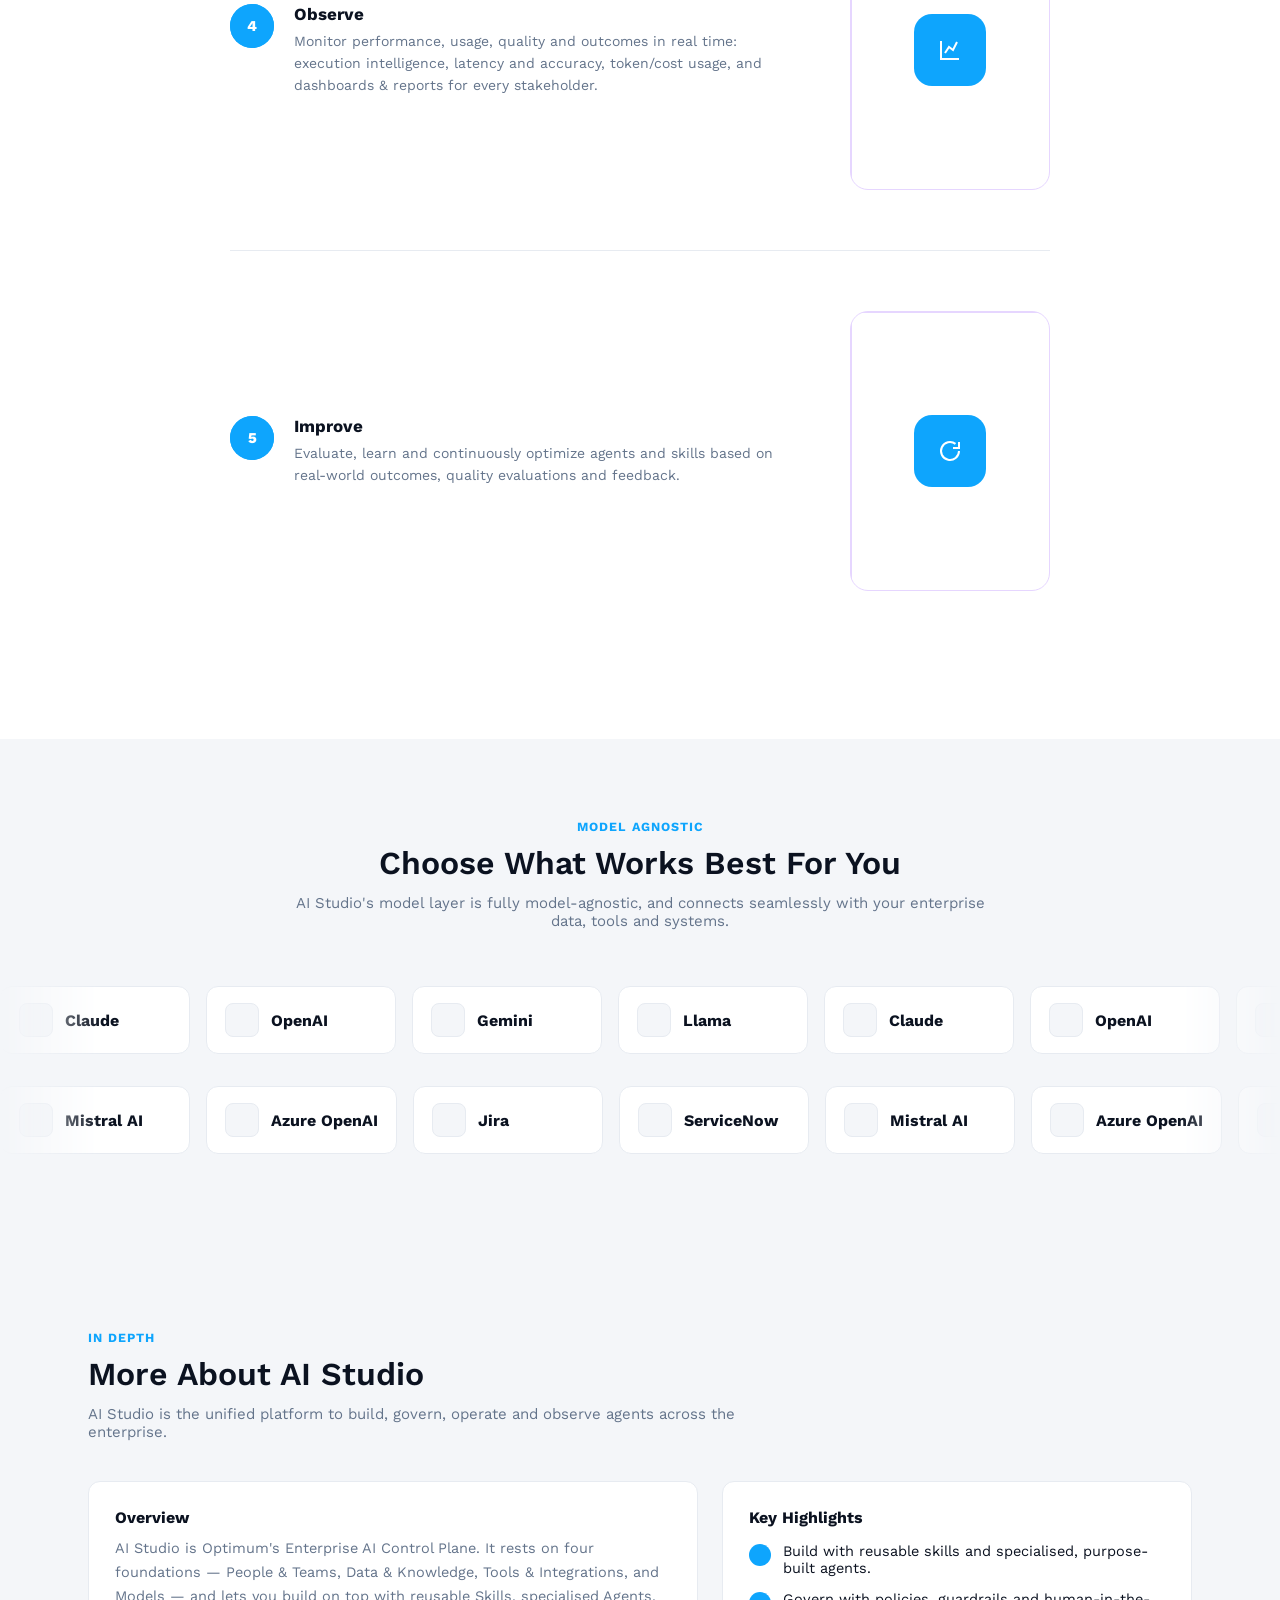
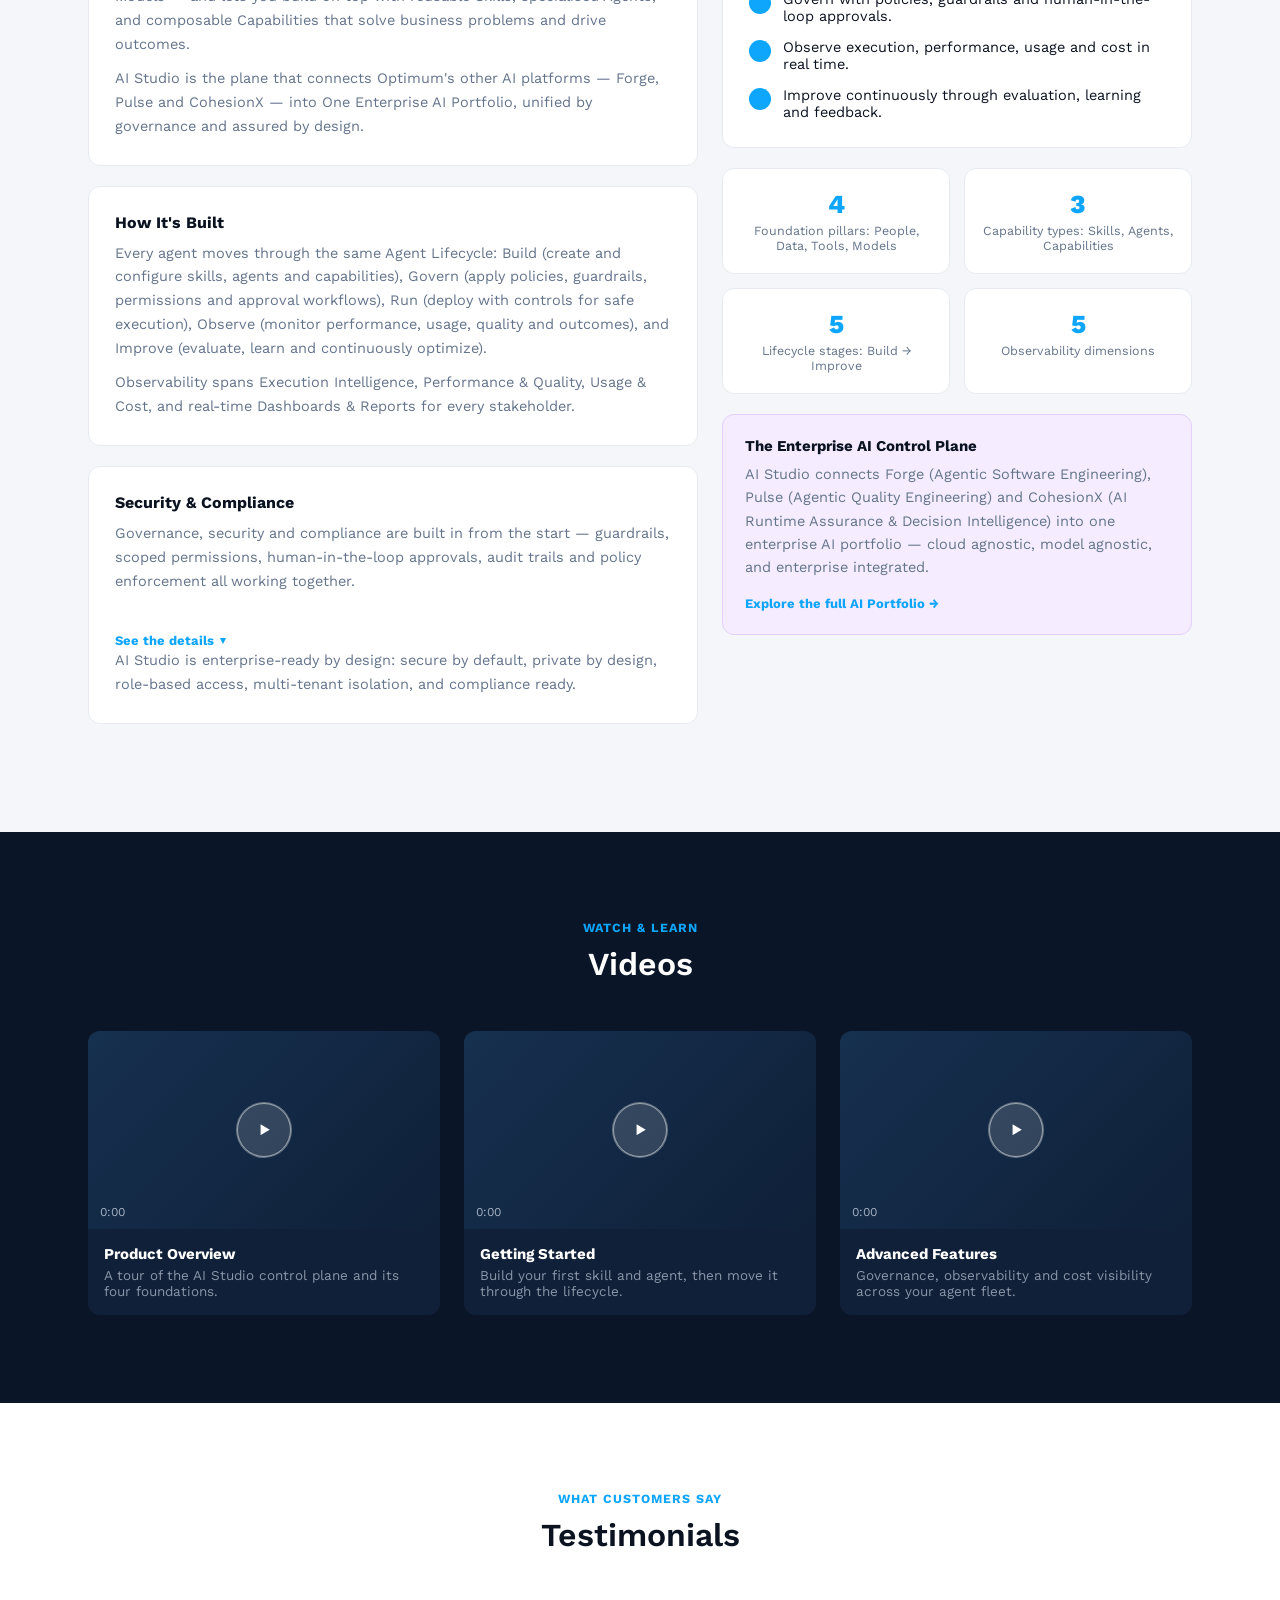
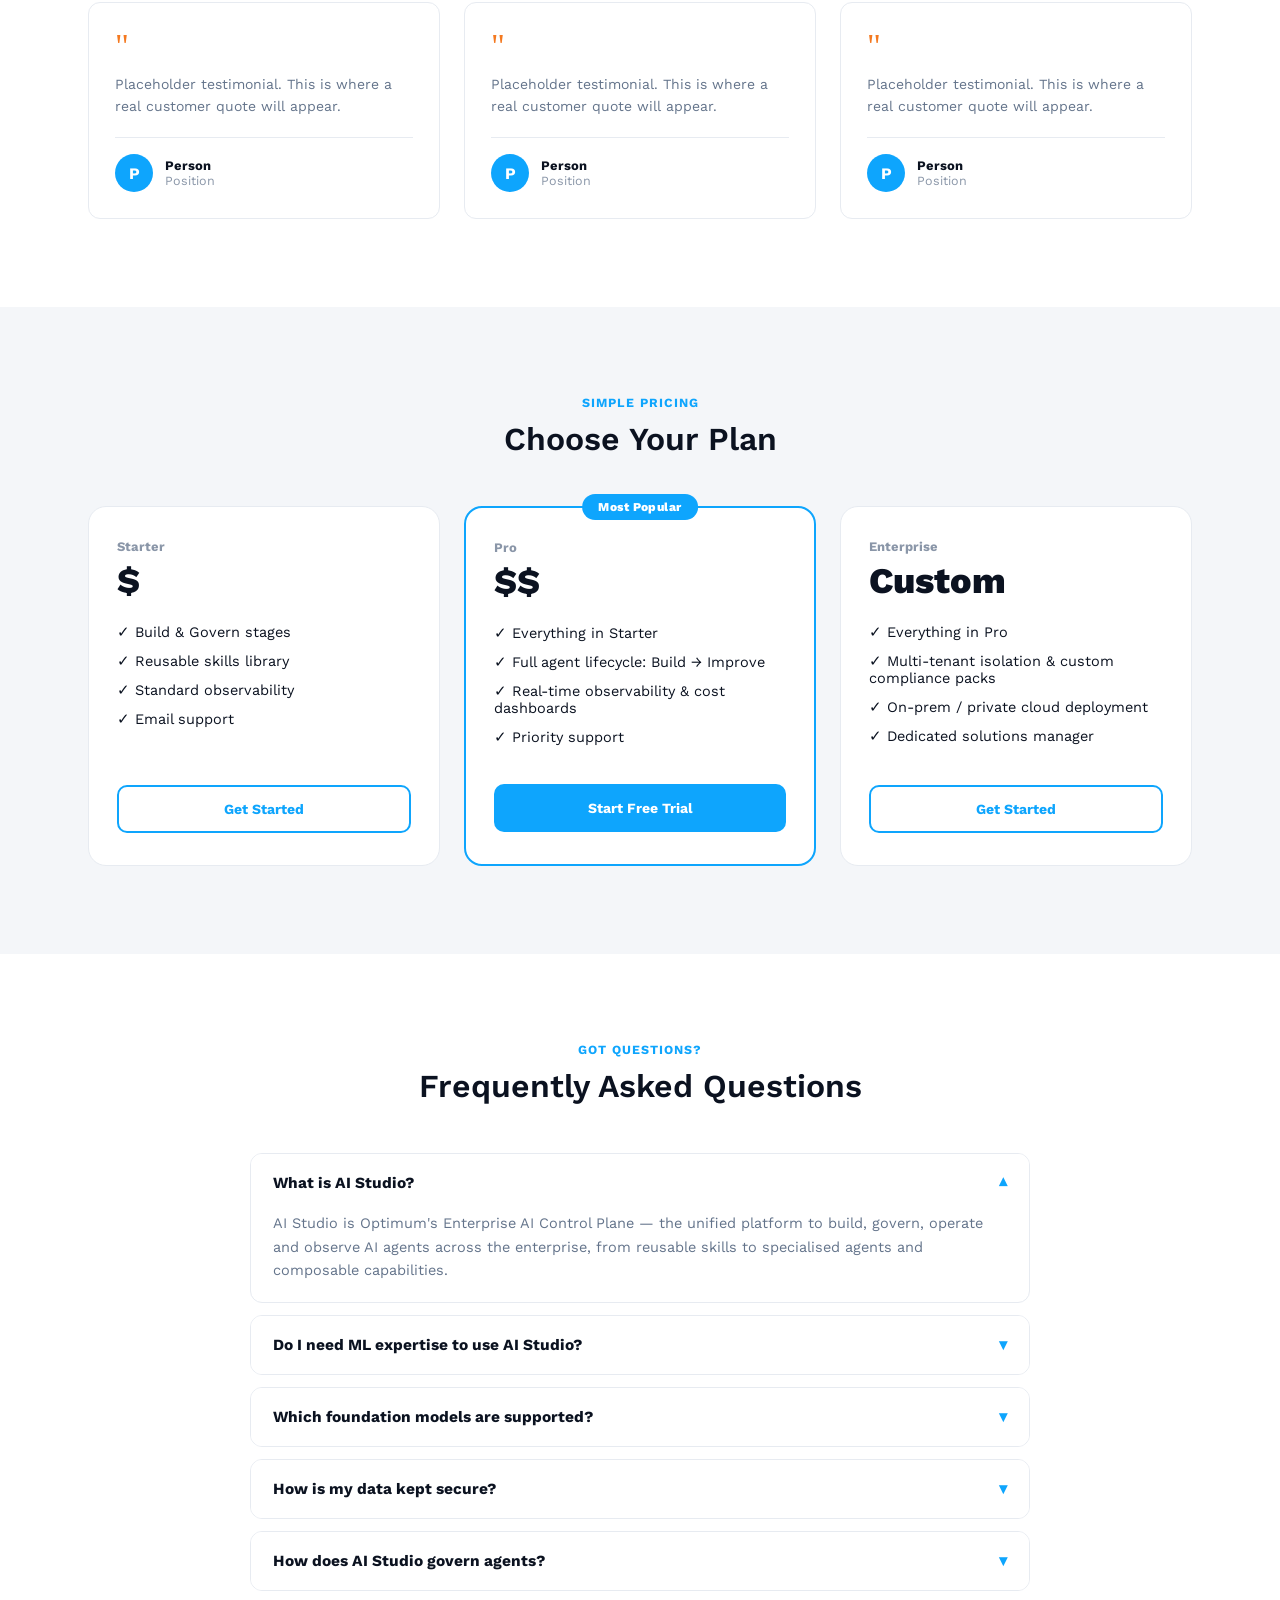
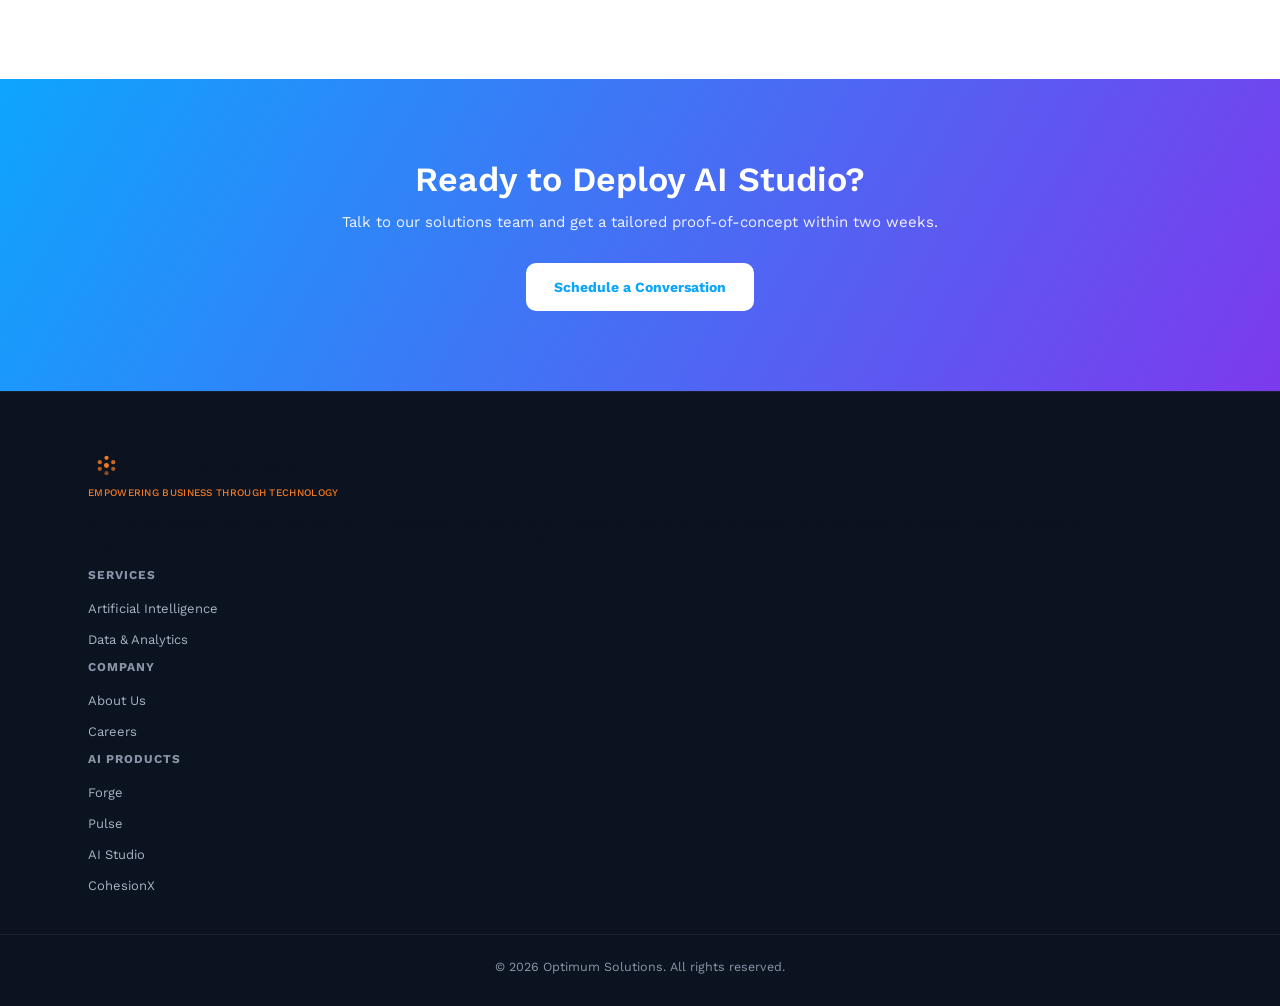
==== commit 99544395: "add animations" ====
--- a/ai-studio.html
+++ b/ai-studio.html
@@ -94,49 +94,44 @@
         </div>
       </div>
 
-      <!-- Live Agent Lifecycle carousel — accurate to the AI Studio platform diagram -->
-      <div class="lifecycle-window"
-           data-lifecycle='[
-             {"title":"Build","body":"Create and configure skills, agents and capabilities."},
-             {"title":"Govern","body":"Apply policies, guardrails, permissions and approval workflows."},
-             {"title":"Run","body":"Deploy agents with controls for safe and trusted execution."},
-             {"title":"Observe","body":"Monitor performance, usage, quality and outcomes."},
-             {"title":"Improve","body":"Evaluate, learn and continuously optimize agents and skills."}
-           ]'>
-        <svg class="lifecycle-network" viewBox="0 0 400 160" preserveAspectRatio="none" aria-hidden="true">
-          <path d="M40,120 C120,40 160,140 200,80 S320,20 360,60" fill="none" stroke-width="1.5"/>
-          <circle class="network-node" cx="40" cy="120" r="4"/>
-          <circle class="network-node" cx="140" cy="70" r="3"/>
-          <circle class="network-node" cx="240" cy="95" r="4"/>
-          <circle class="network-node" cx="360" cy="60" r="3"/>
-          <circle class="network-dot" r="3">
-            <animateMotion dur="5s" repeatCount="indefinite" path="M40,120 C120,40 160,140 200,80 S320,20 360,60"/>
-          </circle>
-        </svg>
-        <div class="lifecycle-label">Agent Lifecycle</div>
-        <div class="lifecycle-steps">
-          <div class="lifecycle-step"><svg viewBox="0 0 24 24" fill="none" stroke="currentColor" stroke-width="2"><path d="M12 20h9"/><path d="M16.5 3.5a2.1 2.1 0 013 3L7 19l-4 1 1-4L16.5 3.5z"/></svg></div>
-          <span class="lifecycle-arrow">→</span>
-          <div class="lifecycle-step"><svg viewBox="0 0 24 24" fill="none" stroke="currentColor" stroke-width="2"><path d="M12 22s8-4 8-10V5l-8-3-8 3v7c0 6 8 10 8 10z"/></svg></div>
-          <span class="lifecycle-arrow">→</span>
-          <div class="lifecycle-step"><svg viewBox="0 0 24 24" fill="none" stroke="currentColor" stroke-width="2"><path d="M5 3l14 9-14 9V3z"/></svg></div>
-          <span class="lifecycle-arrow">→</span>
-          <div class="lifecycle-step"><svg viewBox="0 0 24 24" fill="none" stroke="currentColor" stroke-width="2"><path d="M3 3v18h18"/><path d="M7 15l4-6 4 3 4-8"/></svg></div>
-          <span class="lifecycle-arrow">→</span>
-          <div class="lifecycle-step"><svg viewBox="0 0 24 24" fill="none" stroke="currentColor" stroke-width="2"><path d="M21 12a9 9 0 11-3.5-7.1"/><path d="M21 3v6h-6"/></svg></div>
-        </div>
-        <div class="lifecycle-step-labels">
-          <span>Build</span><span></span><span>Govern</span><span></span><span>Run</span><span></span><span>Observe</span><span></span><span>Improve</span>
-        </div>
-        <div class="lifecycle-detail">
-          <div class="lifecycle-detail-icon"></div>
-          <div>
-            <h4></h4>
-            <p></p>
-          </div>
-        </div>
-        <div class="lifecycle-dots">
-          <span></span><span></span><span></span><span></span><span></span>
+      <!-- Real product screenshot: the AI Studio governance control tower -->
+      <div class="demo-window">
+        <div class="demo-titlebar">
+          <span class="demo-dot red"></span><span class="demo-dot yellow"></span><span class="demo-dot green"></span>
+          <span class="demo-url">studio.optimum.ai</span>
+          <span class="demo-live-dot" title="Live"></span>
+        </div>
+        <div class="app-mock app-mock-dashboard">
+          <div class="app-mock-kpi-row">
+            <div class="kpi-tile"><span>Total Requests</span><b data-count-to="31864">0</b></div>
+            <div class="kpi-tile"><span>Risk Alerts</span><b data-count-to="24">0</b></div>
+            <div class="kpi-tile"><span>Active Models</span><b data-count-to="14">0</b></div>
+            <div class="kpi-tile"><span>Policy Compliance</span><b data-count-to="96" data-suffix="%">0</b></div>
+          </div>
+          <div class="app-mock-charts-row">
+            <div class="app-mock-linechart">
+              <div class="app-mock-linechart-head">Request Volume (7d)</div>
+              <svg viewBox="0 0 300 130" preserveAspectRatio="none">
+                <defs>
+                  <linearGradient id="aistudioAreaFill" x1="0" y1="0" x2="0" y2="1">
+                    <stop offset="0%" stop-color="var(--aistudio)" stop-opacity="0.35"/>
+                    <stop offset="100%" stop-color="var(--aistudio)" stop-opacity="0"/>
+                  </linearGradient>
+                </defs>
+                <path class="area" d="M0,100 L40,86 L80,92 L120,60 L160,68 L200,40 L240,46 L300,18 L300,130 L0,130 Z"/>
+                <path class="line" d="M0,100 L40,86 L80,92 L120,60 L160,68 L200,40 L240,46 L300,18"/>
+              </svg>
+            </div>
+            <div class="app-mock-donut">
+              <div class="app-mock-donut-head">Policy Compliance</div>
+              <svg viewBox="0 0 120 120">
+                <circle class="app-mock-donut-ring-bg" cx="60" cy="60" r="50"/>
+                <circle class="app-mock-donut-ring" cx="60" cy="60" r="50"/>
+              </svg>
+              <div class="app-mock-donut-total">96.2%</div>
+              <div class="app-mock-donut-label">Compliant</div>
+            </div>
+          </div>
         </div>
       </div>
     </div>
@@ -167,6 +162,28 @@
     </div>
   </div>
 </section>
+
+<!-- ============ SCROLLING TEXT MARQUEE ============ -->
+<div class="text-marquee" aria-hidden="true">
+  <div class="text-marquee-track">
+    <div class="text-marquee-group">
+      <span>Build</span><span class="accent">·</span>
+      <span>Govern</span><span class="accent">·</span>
+      <span>Run</span><span class="accent">·</span>
+      <span>Observe</span><span class="accent">·</span>
+      <span>Improve</span><span class="accent">·</span>
+      <span>AI Studio</span><span class="accent">·</span>
+    </div>
+    <div class="text-marquee-group">
+      <span>Build</span><span class="accent">·</span>
+      <span>Govern</span><span class="accent">·</span>
+      <span>Run</span><span class="accent">·</span>
+      <span>Observe</span><span class="accent">·</span>
+      <span>Improve</span><span class="accent">·</span>
+      <span>AI Studio</span><span class="accent">·</span>
+    </div>
+  </div>
+</div>
 
 <!-- ============ STANDOUT QUALITIES ============ -->
 <section class="standout-section" id="overview">
--- a/css/styles.css
+++ b/css/styles.css
@@ -3,6 +3,65 @@
    Shared styles for navbar, AI Platforms shortcut, and
    individual AI product pages (Forge, Pulse, AI Studio, CohesionX)
    ========================================================= */
+
+/* Custom cursor — a themed circle that follows the pointer and scales over interactive elements */
+body.custom-cursor-active,
+body.custom-cursor-active a,
+body.custom-cursor-active button,
+body.custom-cursor-active .btn {
+  cursor: none;
+}
+.custom-cursor {
+  position: fixed;
+  top: 0;
+  left: 0;
+  width: 20px;
+  height: 20px;
+  margin: -10px 0 0 -10px;
+  border-radius: 50%;
+  background: var(--orange);
+  mix-blend-mode: difference;
+  pointer-events: none;
+  z-index: 9999;
+  transition: transform 0.18s ease-out, background 0.2s ease;
+}
+body.pulse-page .custom-cursor { background: var(--pulse); }
+body.aistudio-page .custom-cursor { background: var(--aistudio); }
+body.cohesionx-page .custom-cursor { background: var(--cohesionx); }
+.custom-cursor.hover { transform: scale(2.4); }
+@media (prefers-reduced-motion: reduce) {
+  .custom-cursor { transition: none; }
+}
+
+/* Scrolling text marquee banner — bold looping tagline strip */
+.text-marquee {
+  overflow: hidden;
+  background: var(--ink);
+  padding: 18px 0;
+}
+.text-marquee-track {
+  display: flex;
+  width: max-content;
+  gap: 40px;
+  animation: marqueeLeft 24s linear infinite;
+}
+.text-marquee:hover .text-marquee-track { animation-play-state: paused; }
+.text-marquee-group { display: flex; gap: 40px; flex: none; }
+.text-marquee span {
+  font-size: 22px;
+  font-weight: 800;
+  letter-spacing: 0.02em;
+  color: rgba(255,255,255,0.85);
+  text-transform: uppercase;
+  white-space: nowrap;
+}
+.text-marquee span.accent { color: var(--orange); }
+body.pulse-page .text-marquee span.accent { color: var(--pulse); }
+body.aistudio-page .text-marquee span.accent { color: var(--aistudio); }
+body.cohesionx-page .text-marquee span.accent { color: var(--cohesionx); }
+@media (prefers-reduced-motion: reduce) {
+  .text-marquee-track { animation: none; }
+}
 
 :root {
   --navy-950: #060d1a;
@@ -220,6 +279,20 @@
   visibility: visible;
   transform: translateY(0);
 }
+/* Dropdown items step in one after another instead of appearing all at once */
+.ai-dropdown-item {
+  opacity: 0;
+  transform: translateY(-4px);
+  transition: opacity 0.2s ease, transform 0.2s ease, background 0.15s ease;
+}
+.nav-item-dropdown.open .ai-dropdown-item {
+  opacity: 1;
+  transform: translateY(0);
+}
+.nav-item-dropdown.open .ai-dropdown-item:nth-child(2) { transition-delay: 0.04s; }
+.nav-item-dropdown.open .ai-dropdown-item:nth-child(3) { transition-delay: 0.08s; }
+.nav-item-dropdown.open .ai-dropdown-item:nth-child(4) { transition-delay: 0.12s; }
+.nav-item-dropdown.open .ai-dropdown-item:nth-child(5) { transition-delay: 0.16s; }
 .ai-dropdown-label {
   font-size: 11px;
   font-weight: 600;
@@ -440,9 +513,34 @@
    Footer (real 5-column structure)
    --------------------------------------------------------- */
 .site-footer {
+  position: relative;
   background: var(--ink);
   border-top: 1px solid rgba(255,255,255,0.06);
   padding: 56px 0 32px;
+  overflow: hidden;
+}
+/* A soft glowing line that slowly drifts across the top of the footer */
+.site-footer::before {
+  content: "";
+  position: absolute;
+  top: -1px;
+  left: 0;
+  width: 40%;
+  height: 1px;
+  background: linear-gradient(90deg, transparent, var(--orange), transparent);
+  animation: footerGlowDrift 9s ease-in-out infinite;
+  pointer-events: none;
+}
+body.pulse-page .site-footer::before { background: linear-gradient(90deg, transparent, var(--pulse), transparent); }
+body.aistudio-page .site-footer::before { background: linear-gradient(90deg, transparent, var(--aistudio), transparent); }
+body.cohesionx-page .site-footer::before { background: linear-gradient(90deg, transparent, var(--cohesionx), transparent); }
+@keyframes footerGlowDrift {
+  0% { transform: translateX(-40%); }
+  50% { transform: translateX(180%); }
+  100% { transform: translateX(-40%); }
+}
+@media (prefers-reduced-motion: reduce) {
+  .site-footer::before { animation: none; }
 }
 .footer-top {
   display: flex;
@@ -735,6 +833,164 @@
   min-width: 0;
 }
 @media (max-width: 520px) { .demo-body { grid-template-columns: 1fr; } }
+/* Real product screenshot, shown inside the browser-chrome frame */
+.demo-screenshot { line-height: 0; }
+.demo-screenshot img { width: 100%; height: auto; display: block; }
+
+/* ---------------------------------------------------------
+   Coded "app mock" visuals — recreate each product's real
+   in-app screen with live HTML/CSS/JS instead of a screenshot
+   --------------------------------------------------------- */
+.app-mock { display: flex; min-height: 530px; color: var(--white); }
+
+/* Forge: team-chat layout */
+.app-mock-sidebar {
+  width: 210px;
+  flex: none;
+  background: var(--navy-900);
+  border-right: 1px solid rgba(255,255,255,0.06);
+  padding: 16px 10px;
+  overflow: hidden;
+}
+.app-mock-sidebar-head {
+  font-size: 10.5px;
+  text-transform: uppercase;
+  letter-spacing: 0.06em;
+  color: var(--gray-500);
+  padding: 4px 8px 12px;
+}
+.app-mock-agent {
+  display: flex;
+  align-items: center;
+  gap: 10px;
+  padding: 8px;
+  border-radius: 8px;
+  margin-bottom: 3px;
+  transition: background 0.3s ease;
+}
+.app-mock-agent.active { background: rgba(255,255,255,0.07); }
+.app-mock-agent .avatar {
+  width: 28px; height: 28px; border-radius: 50%;
+  background: var(--forge); color: #fff;
+  display: flex; align-items: center; justify-content: center;
+  font-size: 10.5px; font-weight: 700; flex: none;
+}
+.app-mock-agent b { display: block; font-size: 12.5px; color: var(--white); font-weight: 600; }
+.app-mock-agent small { display: block; font-size: 10.5px; color: var(--gray-500); }
+.app-mock-chat-panel { flex: 1; display: flex; flex-direction: column; min-width: 0; }
+.app-mock-chat-head {
+  display: flex; align-items: center; gap: 10px;
+  padding: 16px 20px;
+  border-bottom: 1px solid rgba(255,255,255,0.06);
+  font-size: 13.5px; font-weight: 600;
+}
+.app-mock-chat-head small { color: var(--gray-500); font-weight: 400; margin-left: 2px; }
+.app-mock-chat-body { flex: 1; padding: 20px; min-width: 0; }
+.app-mock-chat-body .demo-log { background: var(--navy-900); border-radius: 10px; padding: 16px; min-height: 200px; font-size: 13px; }
+.app-mock-chat-input {
+  margin: 0 20px 18px;
+  background: var(--navy-900);
+  border-radius: 8px;
+  padding: 12px 16px;
+  color: var(--gray-500);
+  font-size: 13px;
+}
+
+/* Pulse: test-generator layout */
+.app-mock-testgen { flex-direction: column; padding: 26px; gap: 0; }
+.app-mock-stats-row { display: flex; gap: 28px; margin-bottom: 22px; }
+.app-mock-stats-row div { text-align: center; }
+.app-mock-stats-row b { display: block; font-size: 22px; color: var(--pulse); }
+.app-mock-stats-row span { font-size: 10.5px; color: var(--gray-500); text-transform: uppercase; letter-spacing: 0.05em; }
+.app-mock-node-map { display: grid; grid-template-columns: repeat(4, 1fr); gap: 10px; margin-bottom: 20px; }
+.app-mock-node {
+  position: relative;
+  background: var(--navy-900);
+  border: 1px solid rgba(46,163,242,0.35);
+  border-radius: 8px;
+  padding: 10px;
+  text-align: center;
+}
+.app-mock-node::after {
+  content: "";
+  position: absolute; inset: 0;
+  border-radius: 8px;
+  border: 1px solid var(--pulse);
+  opacity: 0;
+  animation: nodePulse 3.2s ease-out infinite;
+}
+.app-mock-node:nth-child(2n)::after { animation-delay: 0.5s; }
+.app-mock-node:nth-child(3n)::after { animation-delay: 1s; }
+.app-mock-node:nth-child(4n)::after { animation-delay: 1.5s; }
+@keyframes nodePulse {
+  0% { transform: scale(1); opacity: 0.5; }
+  100% { transform: scale(1.08); opacity: 0; }
+}
+.app-mock-node b { display: block; color: var(--pulse); font-size: 15px; }
+.app-mock-node span { font-size: 9.5px; color: var(--gray-500); }
+.app-mock-activity {
+  background: var(--navy-900);
+  border-radius: 10px;
+  padding: 14px 16px;
+  flex: 1;
+  min-height: 0;
+}
+.app-mock-activity-head { font-size: 10.5px; text-transform: uppercase; color: var(--gray-500); margin-bottom: 8px; letter-spacing: 0.05em; }
+.app-mock-activity .demo-log { font-size: 12.5px; }
+
+/* AI Studio: governance dashboard layout */
+.app-mock-dashboard { flex-direction: column; padding: 26px; }
+.app-mock-kpi-row { display: grid; grid-template-columns: repeat(4, 1fr); gap: 12px; margin-bottom: 18px; }
+.kpi-tile { background: var(--navy-900); border-radius: 8px; padding: 14px; min-width: 0; }
+.kpi-tile span { display: block; font-size: 10.5px; color: var(--gray-500); margin-bottom: 6px; }
+.kpi-tile b { font-size: 19px; color: var(--white); }
+.app-mock-charts-row { display: grid; grid-template-columns: 1.4fr 1fr; gap: 14px; flex: 1; min-height: 0; }
+.app-mock-linechart, .app-mock-donut {
+  background: var(--navy-900);
+  border-radius: 8px;
+  padding: 14px;
+  min-width: 0;
+}
+.app-mock-linechart-head, .app-mock-donut-head { font-size: 11px; color: var(--gray-400); margin-bottom: 8px; }
+.app-mock-linechart svg { width: 100%; height: 130px; }
+.app-mock-linechart path.area { fill: url(#aistudioAreaFill); stroke: none; }
+.app-mock-linechart path.line {
+  fill: none;
+  stroke: var(--aistudio);
+  stroke-width: 2;
+  stroke-dasharray: 420;
+  stroke-dashoffset: 420;
+  animation: lineDrawOnce 2.4s ease forwards;
+}
+@keyframes lineDrawOnce { to { stroke-dashoffset: 0; } }
+.app-mock-donut { display: flex; flex-direction: column; align-items: center; justify-content: center; }
+.app-mock-donut svg { width: 120px; height: 120px; }
+.app-mock-donut-ring-bg { fill: none; stroke: rgba(255,255,255,0.08); stroke-width: 12; }
+.app-mock-donut-ring {
+  fill: none;
+  stroke: #22c55e;
+  stroke-width: 12;
+  stroke-linecap: round;
+  transform: rotate(-90deg);
+  transform-origin: 50% 50%;
+  stroke-dasharray: 314;
+  stroke-dashoffset: 314;
+  animation: donutDraw 1.8s ease forwards 0.3s;
+}
+@keyframes donutDraw { to { stroke-dashoffset: 12; } }
+.app-mock-donut-total { font-size: 17px; font-weight: 700; margin-top: -78px; }
+.app-mock-donut-label { font-size: 10.5px; color: var(--gray-500); margin-top: 46px; margin-bottom: 14px; }
+@media (prefers-reduced-motion: reduce) {
+  .app-mock-node::after { animation: none; }
+  .app-mock-linechart path.line, .app-mock-donut-ring { animation: none; stroke-dashoffset: 0; }
+  .app-mock-donut-ring { stroke-dashoffset: 12; }
+}
+@media (max-width: 560px) {
+  .app-mock-sidebar { display: none; }
+  .app-mock-node-map { grid-template-columns: repeat(2, 1fr); }
+  .app-mock-kpi-row { grid-template-columns: repeat(2, 1fr); }
+  .app-mock-charts-row { grid-template-columns: 1fr; }
+}
 .demo-panel {
   background: var(--navy-900);
   border-radius: 10px;
@@ -937,7 +1193,7 @@
   background: var(--white);
   border-bottom: 1px solid var(--gray-200);
 }
-.page-tabs .container { display: flex; justify-content: center; gap: 8px; overflow-x: auto; scrollbar-width: none; }
+.page-tabs .container { position: relative; display: flex; justify-content: center; gap: 8px; overflow-x: auto; scrollbar-width: none; }
 .page-tabs .container::-webkit-scrollbar { display: none; }
 .page-tab {
   flex: none;
@@ -951,10 +1207,25 @@
   transition: color 0.2s ease, border-color 0.2s ease;
 }
 .page-tab:hover { color: var(--ink); }
-.page-tab.active { color: var(--orange); border-bottom-color: var(--orange); font-weight: 600; }
-body.pulse-page .page-tab.active { color: var(--pulse); border-bottom-color: var(--pulse); }
-body.aistudio-page .page-tab.active { color: var(--aistudio); border-bottom-color: var(--aistudio); }
-body.cohesionx-page .page-tab.active { color: var(--cohesionx); border-bottom-color: var(--cohesionx); }
+.page-tab.active { color: var(--orange); font-weight: 600; }
+body.pulse-page .page-tab.active { color: var(--pulse); }
+body.aistudio-page .page-tab.active { color: var(--aistudio); }
+body.cohesionx-page .page-tab.active { color: var(--cohesionx); }
+/* Sliding underline that glides to whichever section is active while scrolling */
+.page-tab-indicator {
+  position: absolute;
+  left: 0;
+  bottom: 0;
+  height: 2px;
+  background: var(--orange);
+  transition: transform 0.35s cubic-bezier(0.65, 0, 0.35, 1), width 0.35s cubic-bezier(0.65, 0, 0.35, 1);
+}
+body.pulse-page .page-tab-indicator { background: var(--pulse); }
+body.aistudio-page .page-tab-indicator { background: var(--aistudio); }
+body.cohesionx-page .page-tab-indicator { background: var(--cohesionx); }
+@media (prefers-reduced-motion: reduce) {
+  .page-tab-indicator { transition: none; }
+}
 
 #overview, #capabilities, #tools, #case-studies, #faq { scroll-margin-top: 130px; }
 
@@ -1362,6 +1633,7 @@
   position: relative;
 }
 .play-btn {
+  position: relative;
   width: 56px; height: 56px; border-radius: 50%;
   background: rgba(255,255,255,0.14);
   border: 1px solid rgba(255,255,255,0.25);
@@ -1370,6 +1642,22 @@
   transition: transform 0.2s ease, background 0.2s ease;
 }
 .video-card:hover .play-btn { transform: scale(1.1); background: rgba(255,255,255,0.24); }
+/* Ambient pulsing ring so the play button reads as "live" without needing hover */
+.play-btn::after {
+  content: "";
+  position: absolute;
+  inset: 0;
+  border-radius: 50%;
+  border: 1.5px solid rgba(255,255,255,0.5);
+  animation: playPulse 2.4s ease-out infinite;
+}
+@keyframes playPulse {
+  0% { transform: scale(1); opacity: 0.7; }
+  100% { transform: scale(1.6); opacity: 0; }
+}
+@media (prefers-reduced-motion: reduce) {
+  .play-btn::after { animation: none; }
+}
 .video-time { position: absolute; bottom: 10px; left: 12px; font-size: 12px; color: var(--gray-400); }
 .video-meta { padding: 16px; }
 .video-meta h4 { margin: 0 0 4px; color: var(--white); font-size: 15px; }
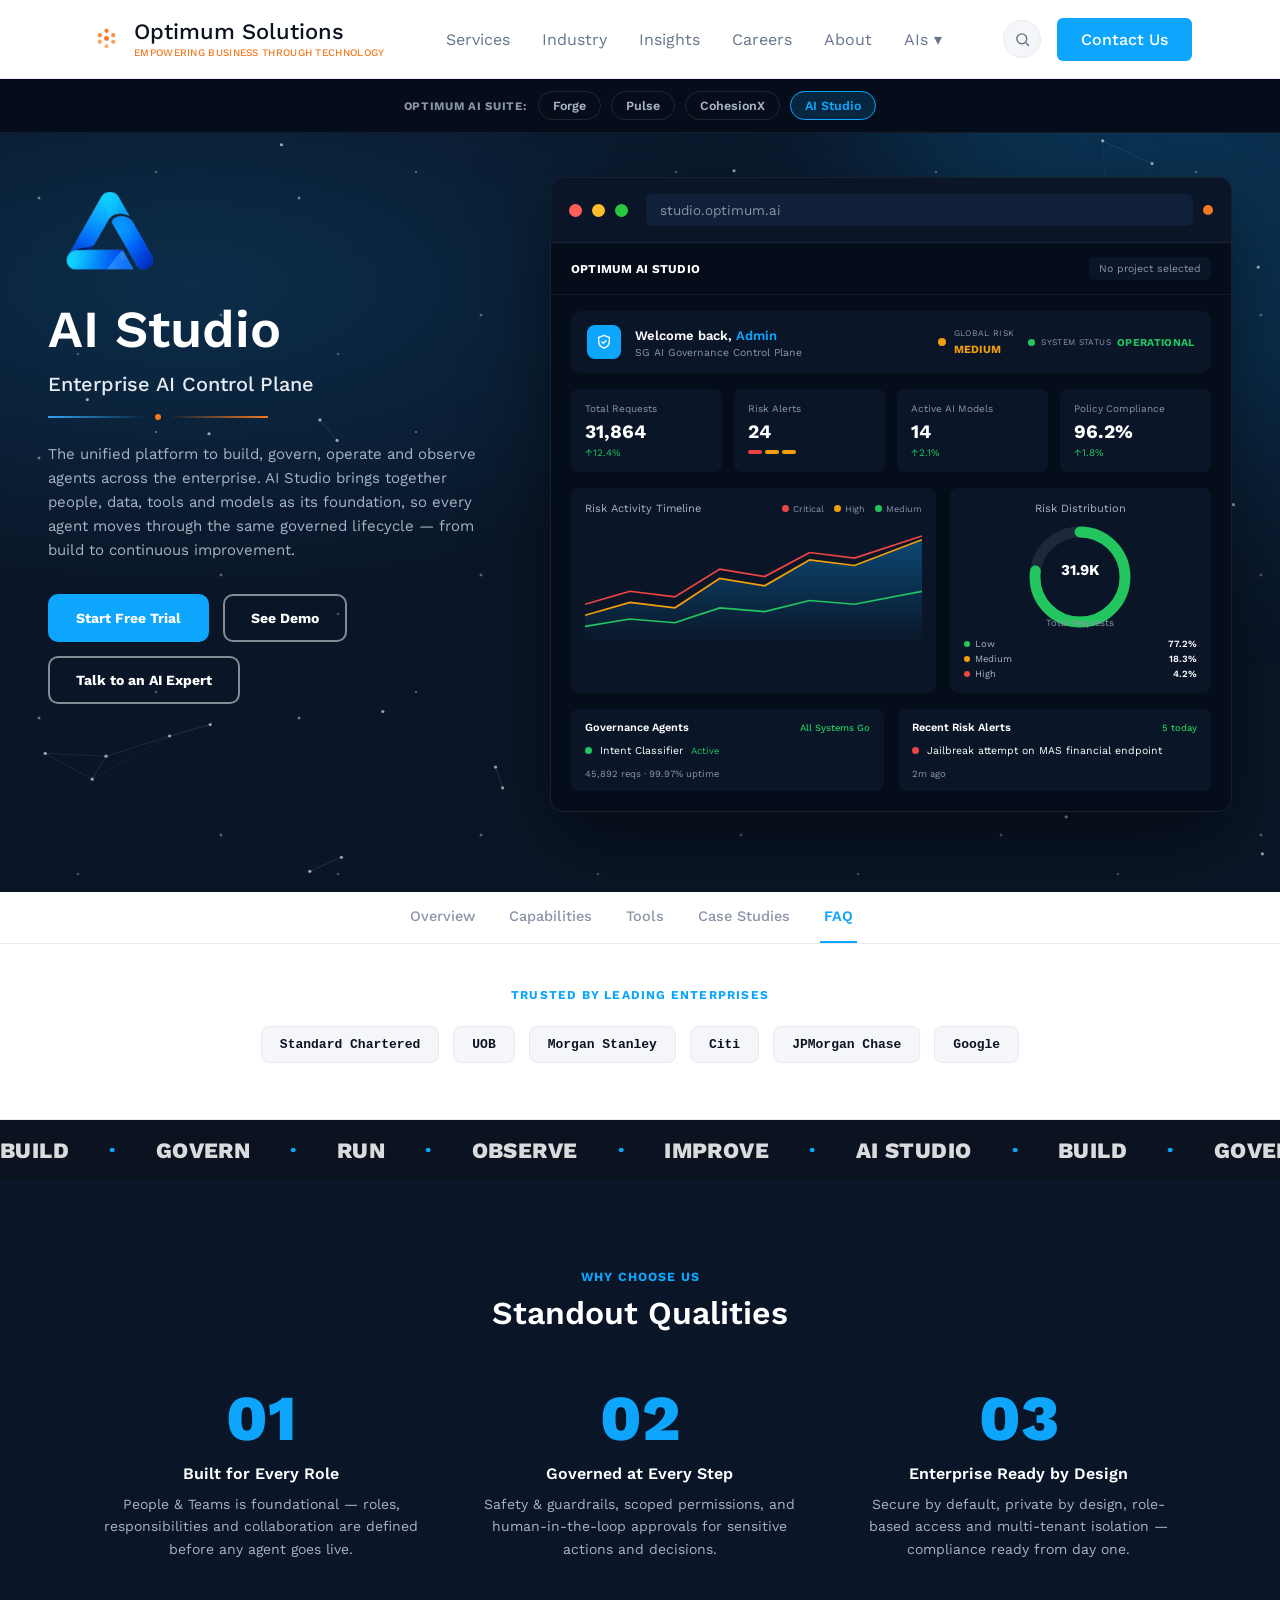
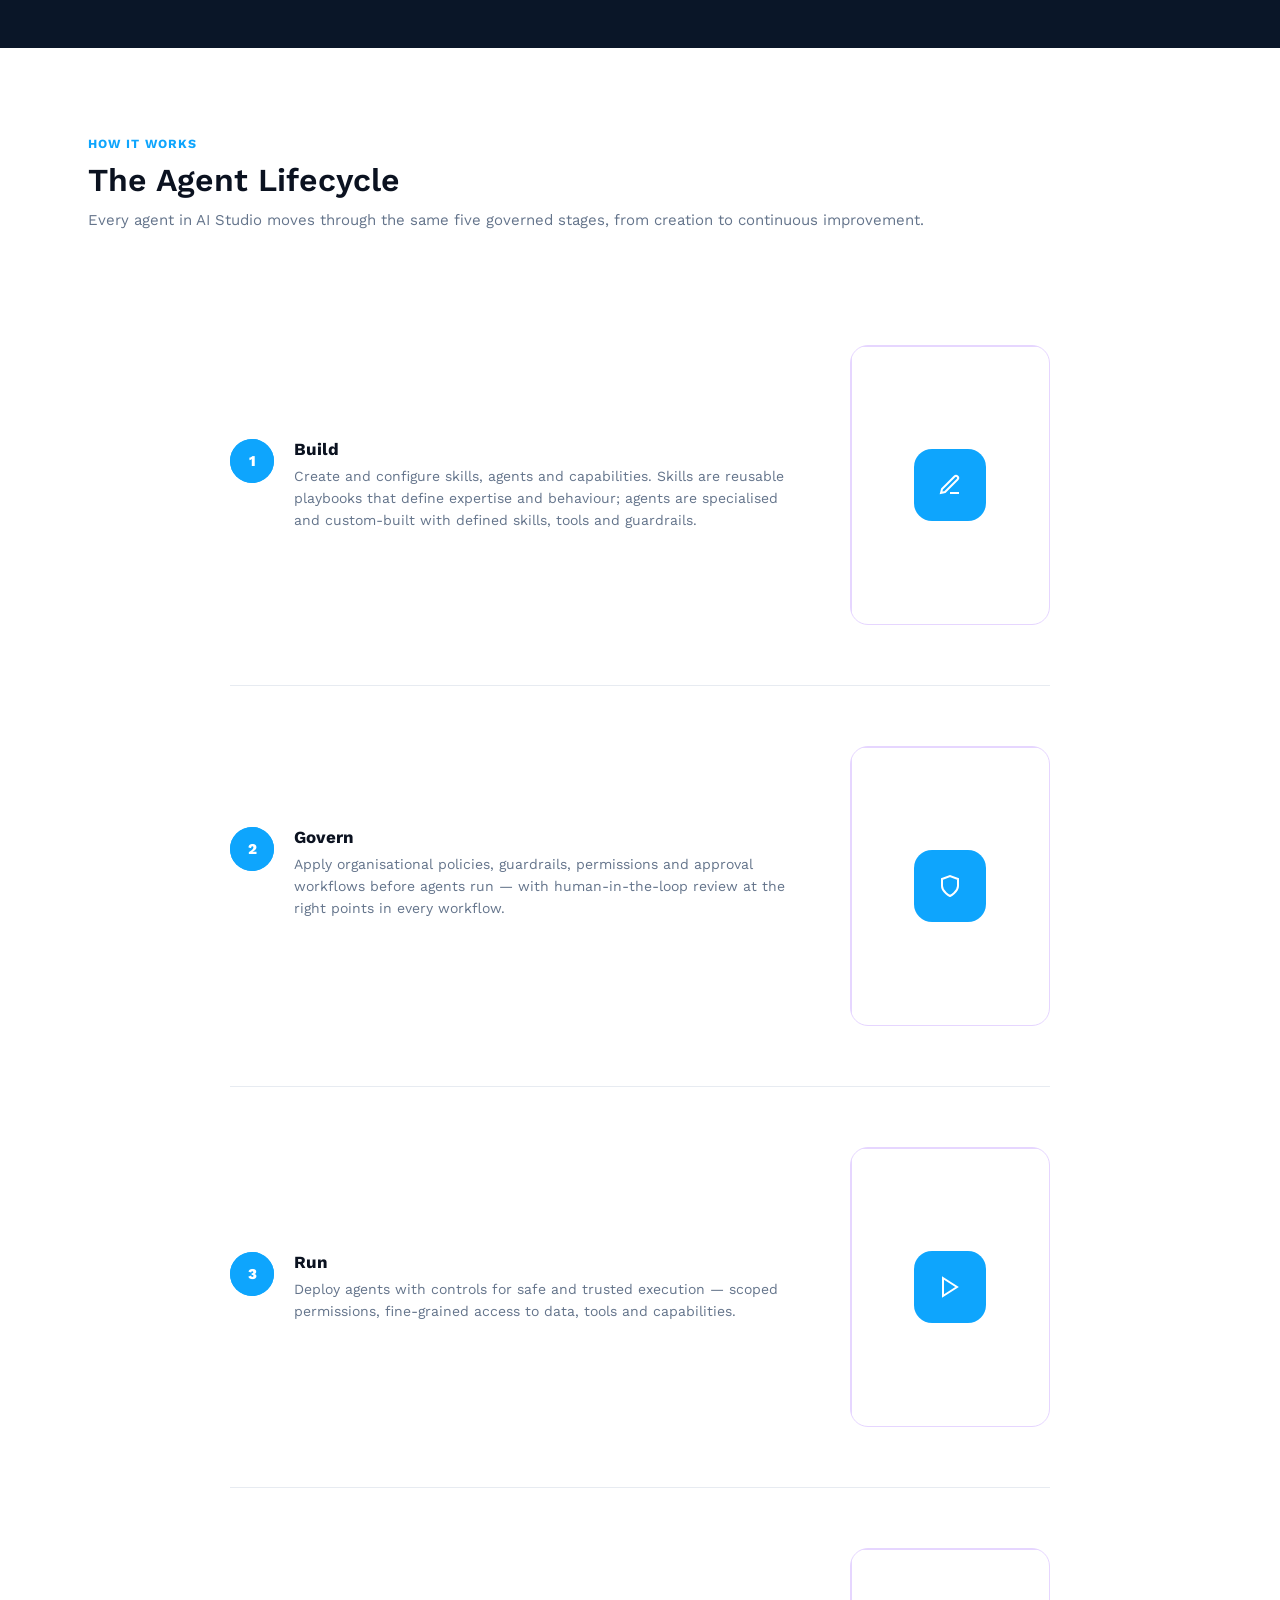
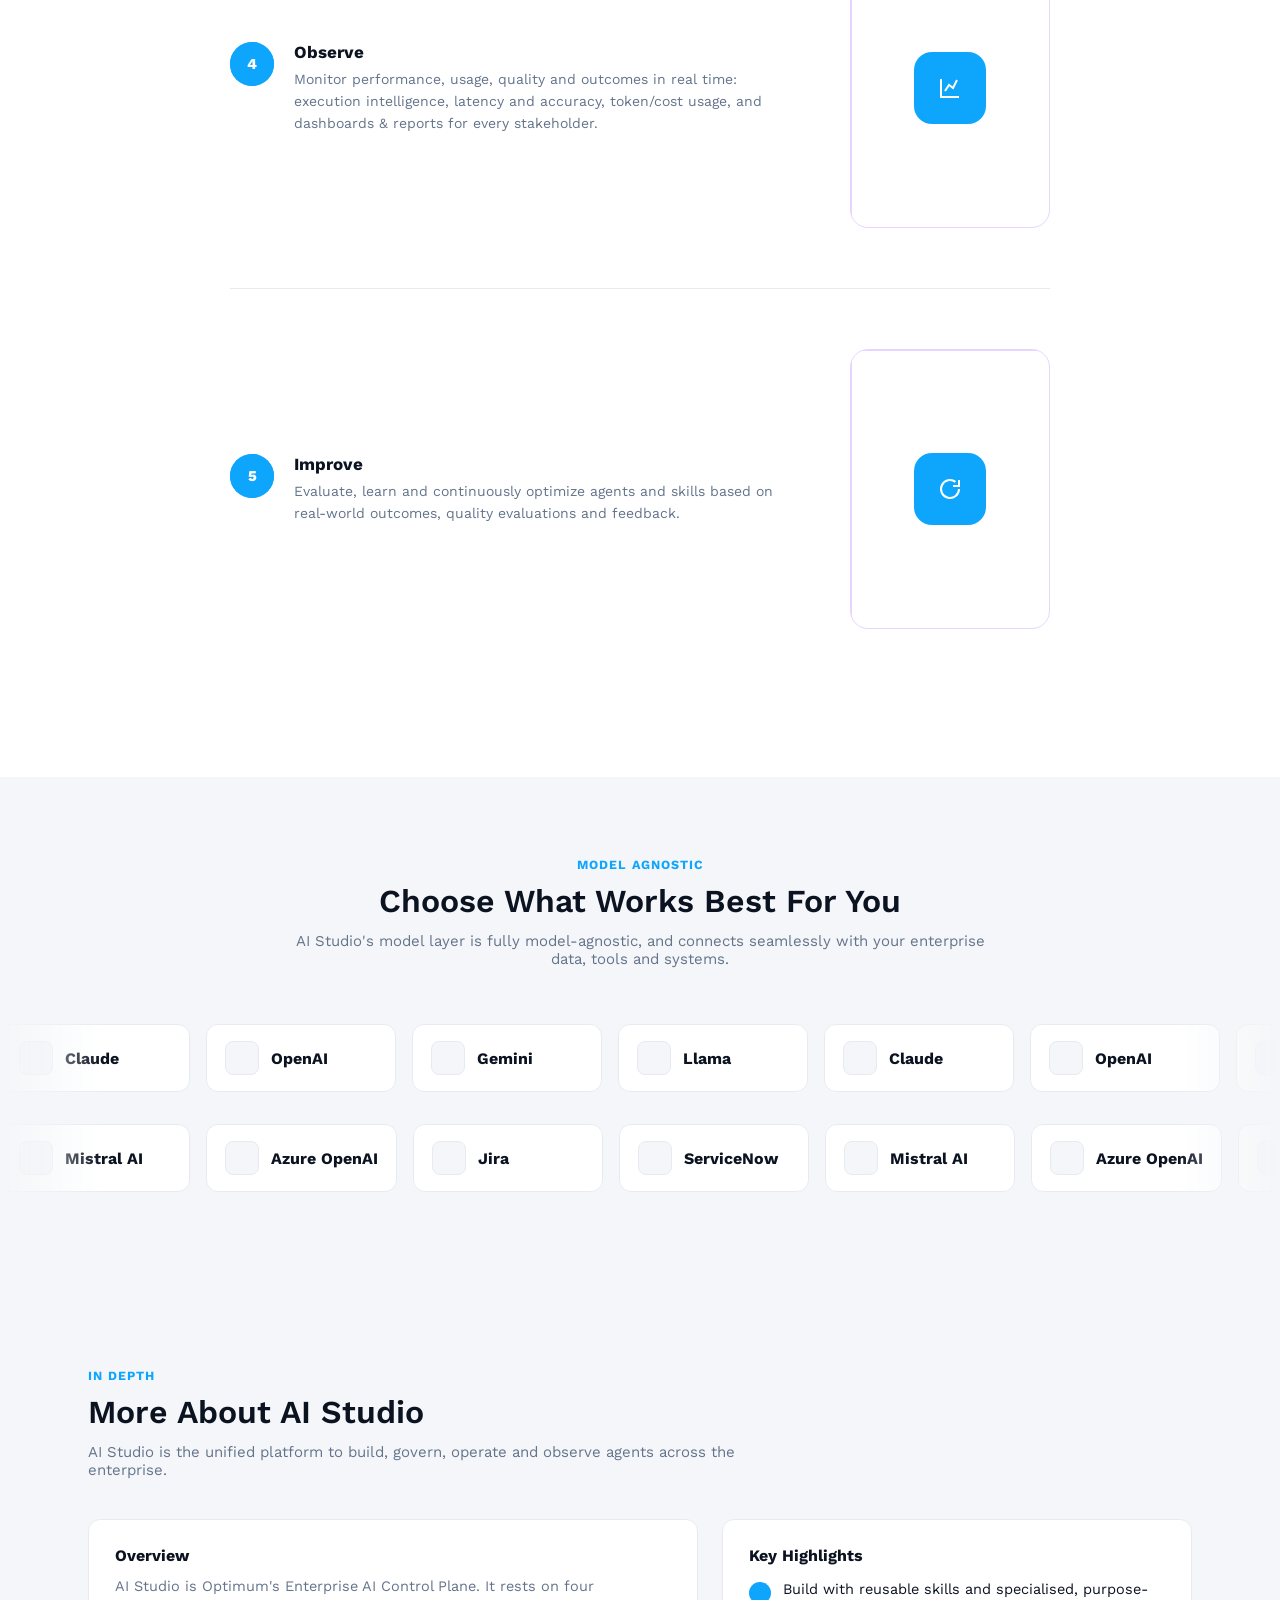
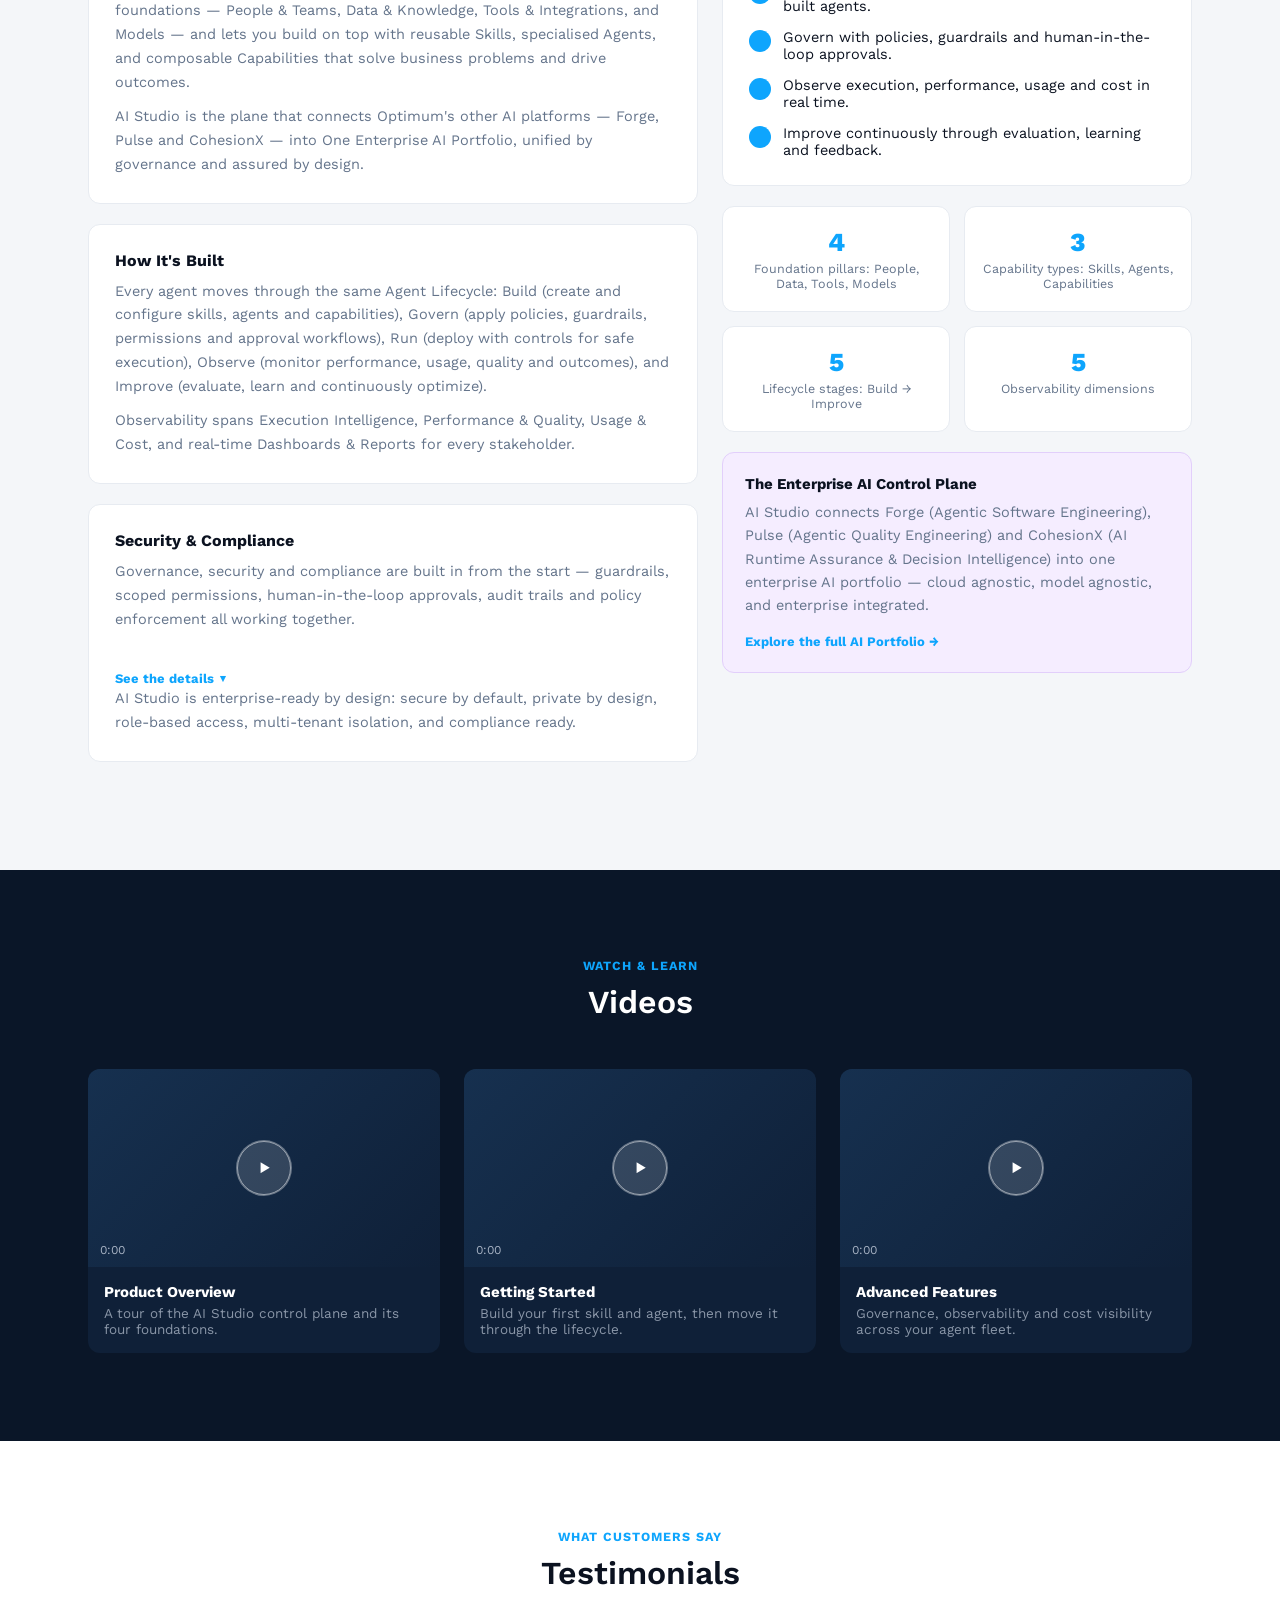
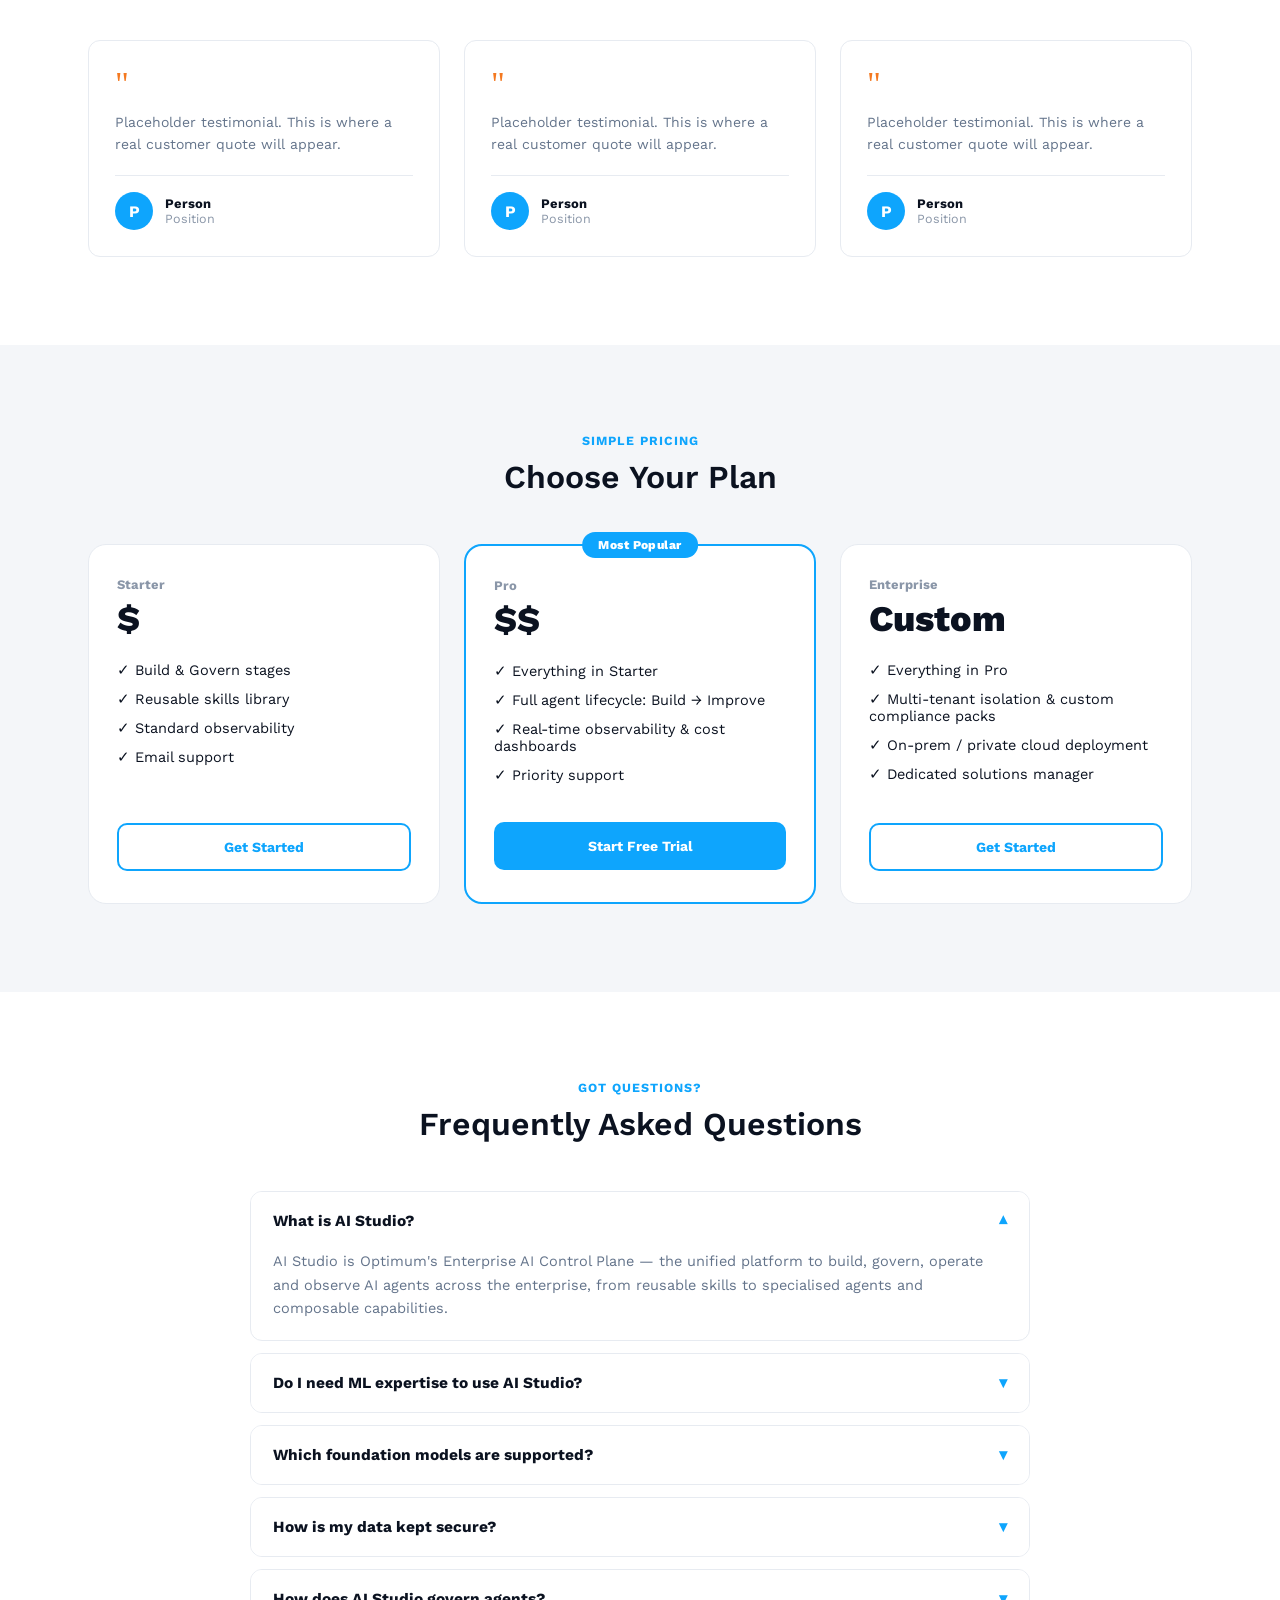
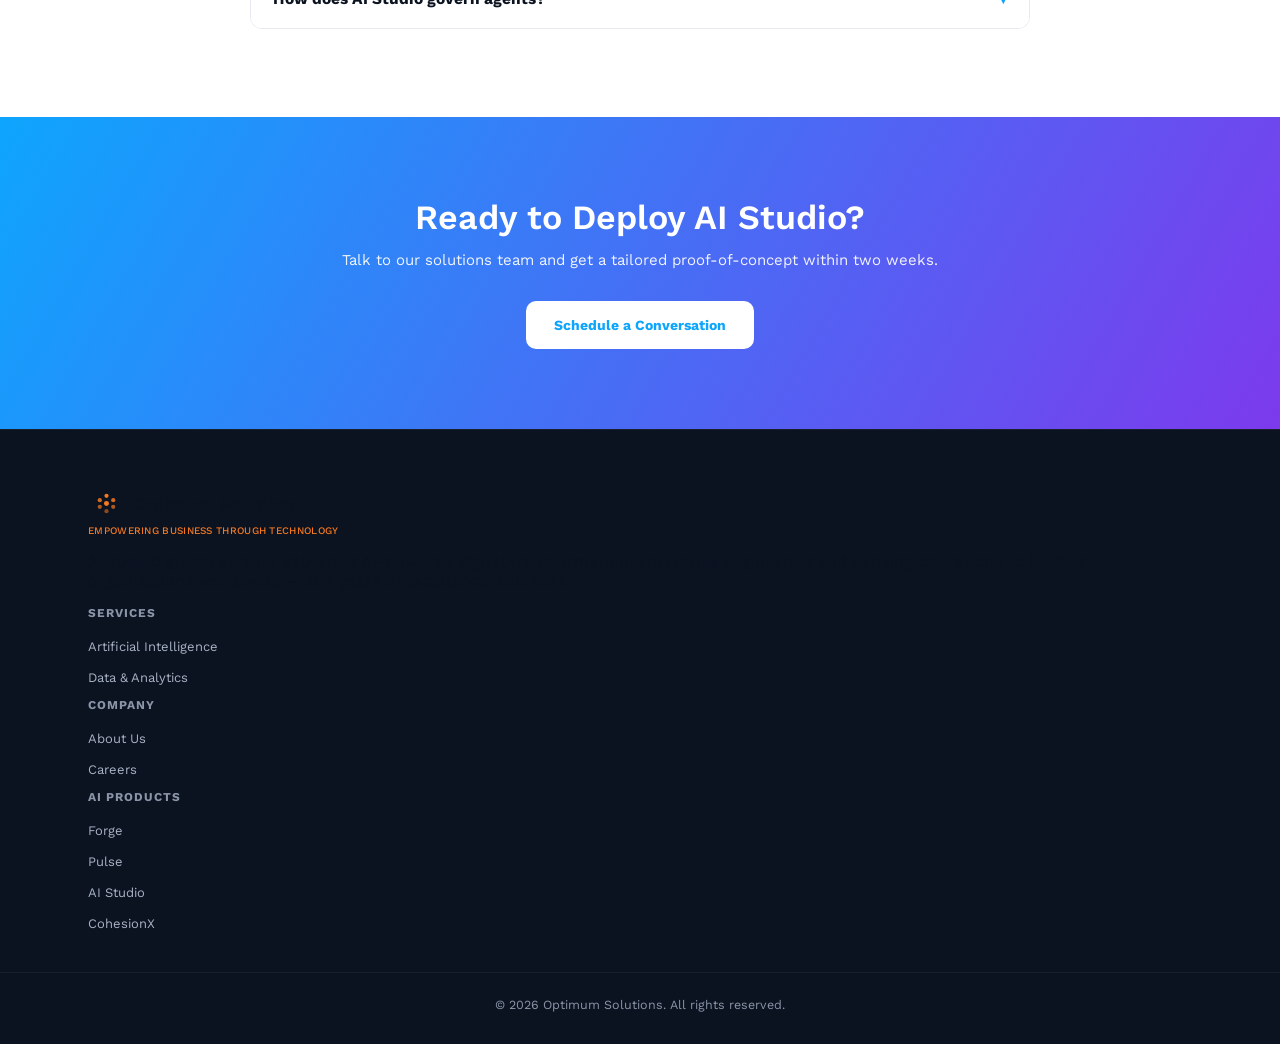
==== commit cc65bbaa: "add animations" ====
--- a/ai-studio.html
+++ b/ai-studio.html
@@ -102,15 +102,36 @@
           <span class="demo-live-dot" title="Live"></span>
         </div>
         <div class="app-mock app-mock-dashboard">
+          <div class="as-topbar">
+            <b>OPTIMUM AI STUDIO</b>
+            <span class="as-project">No project selected</span>
+          </div>
+          <div class="as-banner">
+            <span class="as-shield"><svg viewBox="0 0 24 24" width="16" height="16" fill="none" stroke="#fff" stroke-width="2" stroke-linecap="round" stroke-linejoin="round"><path d="M12 2 4 5v6c0 5 3.4 8.7 8 10 4.6-1.3 8-5 8-10V5l-8-3Z"/><path d="m9 12 2 2 4-4"/></svg></span>
+            <div class="as-banner-text">
+              <b>Welcome back, <em>Admin</em></b>
+              <small>SG AI Governance Control Plane</small>
+            </div>
+            <div class="as-banner-risk">
+              <span class="as-risk-dot"></span>
+              <div><small>GLOBAL RISK</small><b>MEDIUM</b></div>
+            </div>
+            <div class="as-banner-status">
+              <span class="as-status-dot"></span>SYSTEM STATUS<b>OPERATIONAL</b>
+            </div>
+          </div>
           <div class="app-mock-kpi-row">
-            <div class="kpi-tile"><span>Total Requests</span><b data-count-to="31864">0</b></div>
-            <div class="kpi-tile"><span>Risk Alerts</span><b data-count-to="24">0</b></div>
-            <div class="kpi-tile"><span>Active Models</span><b data-count-to="14">0</b></div>
-            <div class="kpi-tile"><span>Policy Compliance</span><b data-count-to="96" data-suffix="%">0</b></div>
+            <div class="kpi-tile"><span>Total Requests</span><b data-count-to="31864">0</b><small class="up">↑12.4%</small></div>
+            <div class="kpi-tile"><span>Risk Alerts</span><b data-count-to="24">0</b><small class="bar-dots"><i class="d-red"></i><i class="d-amber"></i><i class="d-amber"></i></small></div>
+            <div class="kpi-tile"><span>Active AI Models</span><b data-count-to="14">0</b><small class="up">↑2.1%</small></div>
+            <div class="kpi-tile"><span>Policy Compliance</span><b data-count-to="96" data-suffix=".2%">0</b><small class="up">↑1.8%</small></div>
           </div>
           <div class="app-mock-charts-row">
             <div class="app-mock-linechart">
-              <div class="app-mock-linechart-head">Request Volume (7d)</div>
+              <div class="app-mock-linechart-head">
+                Risk Activity Timeline
+                <span class="as-legend"><i class="l-crit"></i>Critical<i class="l-high"></i>High<i class="l-med"></i>Medium</span>
+              </div>
               <svg viewBox="0 0 300 130" preserveAspectRatio="none">
                 <defs>
                   <linearGradient id="aistudioAreaFill" x1="0" y1="0" x2="0" y2="1">
@@ -119,17 +140,34 @@
                   </linearGradient>
                 </defs>
                 <path class="area" d="M0,100 L40,86 L80,92 L120,60 L160,68 L200,40 L240,46 L300,18 L300,130 L0,130 Z"/>
-                <path class="line" d="M0,100 L40,86 L80,92 L120,60 L160,68 L200,40 L240,46 L300,18"/>
+                <path d="M0,88 L40,74 L80,80 L120,50 L160,58 L200,32 L240,38 L300,14" class="line line-crit"/>
+                <path d="M0,100 L40,86 L80,92 L120,60 L160,68 L200,40 L240,46 L300,18" class="line line-high"/>
+                <path d="M0,112 L40,104 L80,108 L120,92 L160,96 L200,84 L240,88 L300,74" class="line line-med"/>
               </svg>
             </div>
             <div class="app-mock-donut">
-              <div class="app-mock-donut-head">Policy Compliance</div>
+              <div class="app-mock-donut-head">Risk Distribution</div>
               <svg viewBox="0 0 120 120">
                 <circle class="app-mock-donut-ring-bg" cx="60" cy="60" r="50"/>
                 <circle class="app-mock-donut-ring" cx="60" cy="60" r="50"/>
               </svg>
-              <div class="app-mock-donut-total">96.2%</div>
-              <div class="app-mock-donut-label">Compliant</div>
+              <div class="app-mock-donut-total">31.9K</div>
+              <div class="app-mock-donut-label">Total Requests</div>
+              <div class="as-donut-legend">
+                <span><i class="l-low"></i>Low <b>77.2%</b></span>
+                <span><i class="l-med"></i>Medium <b>18.3%</b></span>
+                <span><i class="l-high"></i>High <b>4.2%</b></span>
+              </div>
+            </div>
+          </div>
+          <div class="as-bottom-row">
+            <div class="as-panel">
+              <div class="as-panel-head">Governance Agents <em>All Systems Go</em></div>
+              <div class="as-agent-row"><span class="as-dot-ok"></span>Intent Classifier <em>Active</em><small>45,892 reqs · 99.97% uptime</small></div>
+            </div>
+            <div class="as-panel">
+              <div class="as-panel-head">Recent Risk Alerts <em>5 today</em></div>
+              <div class="as-alert-row"><span class="as-dot-warn"></span>Jailbreak attempt on MAS financial endpoint<small>2m ago</small></div>
             </div>
           </div>
         </div>
--- a/css/styles.css
+++ b/css/styles.css
@@ -3,35 +3,6 @@
    Shared styles for navbar, AI Platforms shortcut, and
    individual AI product pages (Forge, Pulse, AI Studio, CohesionX)
    ========================================================= */
-
-/* Custom cursor — a themed circle that follows the pointer and scales over interactive elements */
-body.custom-cursor-active,
-body.custom-cursor-active a,
-body.custom-cursor-active button,
-body.custom-cursor-active .btn {
-  cursor: none;
-}
-.custom-cursor {
-  position: fixed;
-  top: 0;
-  left: 0;
-  width: 20px;
-  height: 20px;
-  margin: -10px 0 0 -10px;
-  border-radius: 50%;
-  background: var(--orange);
-  mix-blend-mode: difference;
-  pointer-events: none;
-  z-index: 9999;
-  transition: transform 0.18s ease-out, background 0.2s ease;
-}
-body.pulse-page .custom-cursor { background: var(--pulse); }
-body.aistudio-page .custom-cursor { background: var(--aistudio); }
-body.cohesionx-page .custom-cursor { background: var(--cohesionx); }
-.custom-cursor.hover { transform: scale(2.4); }
-@media (prefers-reduced-motion: reduce) {
-  .custom-cursor { transition: none; }
-}
 
 /* Scrolling text marquee banner — bold looping tagline strip */
 .text-marquee {
@@ -896,75 +867,213 @@
   font-size: 13px;
 }
 
-/* Pulse: test-generator layout */
-.app-mock-testgen { flex-direction: column; padding: 26px; gap: 0; }
-.app-mock-stats-row { display: flex; gap: 28px; margin-bottom: 22px; }
-.app-mock-stats-row div { text-align: center; }
-.app-mock-stats-row b { display: block; font-size: 22px; color: var(--pulse); }
-.app-mock-stats-row span { font-size: 10.5px; color: var(--gray-500); text-transform: uppercase; letter-spacing: 0.05em; }
-.app-mock-node-map { display: grid; grid-template-columns: repeat(4, 1fr); gap: 10px; margin-bottom: 20px; }
-.app-mock-node {
+/* Pulse: Optimum Test Generator layout (matches the real app's dark
+   orange-branded workspace: title bar, stat/tab strip, node map of
+   spec modules, activity feed, and a bottom CTA). */
+.app-mock-testgen { flex-direction: column; padding: 0; gap: 0; min-height: 530px; }
+.tg-topbar {
+  display: flex;
+  align-items: center;
+  gap: 10px;
+  padding: 14px 20px;
+  border-bottom: 1px solid rgba(255,255,255,0.06);
+  font-size: 12px;
+}
+.tg-logo { color: var(--forge); font-size: 14px; }
+.tg-topbar b { letter-spacing: 0.06em; font-size: 12px; color: var(--white); }
+.tg-project {
+  margin-left: auto;
+  background: var(--navy-900);
+  border-radius: 6px;
+  padding: 5px 10px;
+  font-size: 11px;
+  color: var(--gray-400);
+}
+.tg-project i { font-style: normal; color: var(--gray-500); margin-left: 3px; }
+.tg-toolbar {
+  display: flex;
+  align-items: center;
+  justify-content: space-between;
+  padding: 14px 20px;
+  border-bottom: 1px solid rgba(255,255,255,0.06);
+  flex-wrap: wrap;
+  gap: 12px;
+}
+.tg-stats { display: flex; gap: 22px; }
+.tg-stats div { text-align: center; }
+.tg-stats b { display: block; font-size: 17px; color: var(--white); }
+.tg-stats span { font-size: 9px; color: var(--gray-500); text-transform: uppercase; letter-spacing: 0.05em; }
+.tg-tabs { display: flex; gap: 6px; }
+.tg-tabs span {
+  font-size: 10.5px;
+  font-weight: 600;
+  padding: 5px 12px;
+  border-radius: 6px;
+  color: var(--gray-500);
+}
+.tg-tabs span.active { background: var(--forge); color: #fff; }
+.tg-body { display: flex; flex: 1; min-height: 0; }
+.tg-nodemap {
+  flex: 1;
+  display: grid;
+  grid-template-columns: repeat(3, 1fr);
+  gap: 18px 12px;
+  padding: 24px 18px;
+  align-content: start;
+}
+.tg-node { display: flex; flex-direction: column; align-items: center; gap: 4px; text-align: center; }
+.tg-node:nth-child(3n+2) { margin-top: 16px; }
+.tg-node:nth-child(3n+3) { margin-top: 32px; }
+.tg-node .count-above { font-size: 9.5px; color: var(--gray-500); }
+.tg-node .box {
   position: relative;
-  background: var(--navy-900);
-  border: 1px solid rgba(46,163,242,0.35);
+  width: 34px;
+  height: 34px;
+  border: 1.5px solid var(--forge);
   border-radius: 8px;
-  padding: 10px;
-  text-align: center;
-}
-.app-mock-node::after {
+  background: rgba(244,121,32,0.1);
+}
+.tg-node .box::before {
   content: "";
-  position: absolute; inset: 0;
-  border-radius: 8px;
-  border: 1px solid var(--pulse);
+  position: absolute;
+  inset: 8px;
+  border-radius: 2px;
+  background: var(--forge);
+  opacity: 0.7;
+}
+.tg-node .box::after {
+  content: "";
+  position: absolute; inset: -5px;
+  border-radius: 10px;
+  border: 1px solid var(--forge);
   opacity: 0;
   animation: nodePulse 3.2s ease-out infinite;
 }
-.app-mock-node:nth-child(2n)::after { animation-delay: 0.5s; }
-.app-mock-node:nth-child(3n)::after { animation-delay: 1s; }
-.app-mock-node:nth-child(4n)::after { animation-delay: 1.5s; }
+.tg-node:nth-child(2n) .box::after { animation-delay: 0.5s; }
+.tg-node:nth-child(3n) .box::after { animation-delay: 1s; }
+.tg-node:nth-child(4n) .box::after { animation-delay: 1.5s; }
 @keyframes nodePulse {
   0% { transform: scale(1); opacity: 0.5; }
-  100% { transform: scale(1.08); opacity: 0; }
-}
-.app-mock-node b { display: block; color: var(--pulse); font-size: 15px; }
-.app-mock-node span { font-size: 9.5px; color: var(--gray-500); }
-.app-mock-activity {
+  100% { transform: scale(1.1); opacity: 0; }
+}
+.tg-node .label { font-size: 9.5px; color: var(--gray-400); max-width: 100px; line-height: 1.3; }
+.tg-node .label b { color: var(--forge); margin-right: 3px; }
+.tg-activity {
+  width: 190px;
+  flex: none;
+  border-left: 1px solid rgba(255,255,255,0.06);
+  padding: 16px;
+  display: flex;
+  flex-direction: column;
+  min-height: 0;
+}
+.tg-activity-head {
+  display: flex;
+  align-items: center;
+  gap: 6px;
+  font-size: 10.5px;
+  color: var(--gray-400);
+  margin-bottom: 10px;
+}
+.tg-activity-head b { color: #22c55e; margin-left: auto; }
+.tg-dot { width: 7px; height: 7px; border-radius: 50%; background: #22c55e; flex: none; }
+.tg-activity .demo-log { font-size: 10.5px; line-height: 1.5; flex: 1; min-height: 0; }
+.tg-activity .demo-log .line { color: var(--gray-400); margin-bottom: 8px; }
+.tg-activity .demo-log .line.done { color: #4ade80; }
+.tg-cta {
+  background: var(--forge);
+  color: #fff;
+  text-align: center;
+  font-size: 12.5px;
+  font-weight: 700;
+  letter-spacing: 0.03em;
+  padding: 13px;
+}
+
+/* AI Studio: governance control-tower layout (matches the real app's
+   welcome banner, KPI strip, risk-timeline + distribution charts, and
+   governance/alerts feed). */
+.app-mock-dashboard { flex-direction: column; padding: 0; gap: 0; min-height: 530px; }
+.as-topbar {
+  display: flex;
+  align-items: center;
+  gap: 10px;
+  padding: 14px 20px;
+  border-bottom: 1px solid rgba(255,255,255,0.06);
+}
+.as-topbar b { font-size: 12px; letter-spacing: 0.02em; color: var(--white); }
+.as-project { margin-left: auto; background: var(--navy-900); border-radius: 6px; padding: 5px 10px; font-size: 10.5px; color: var(--gray-500); }
+.as-banner {
+  display: flex;
+  align-items: center;
+  gap: 14px;
+  margin: 16px 20px;
+  padding: 14px 16px;
   background: var(--navy-900);
   border-radius: 10px;
-  padding: 14px 16px;
-  flex: 1;
-  min-height: 0;
-}
-.app-mock-activity-head { font-size: 10.5px; text-transform: uppercase; color: var(--gray-500); margin-bottom: 8px; letter-spacing: 0.05em; }
-.app-mock-activity .demo-log { font-size: 12.5px; }
-
-/* AI Studio: governance dashboard layout */
-.app-mock-dashboard { flex-direction: column; padding: 26px; }
-.app-mock-kpi-row { display: grid; grid-template-columns: repeat(4, 1fr); gap: 12px; margin-bottom: 18px; }
+}
+.as-shield {
+  width: 34px; height: 34px;
+  border-radius: 8px;
+  background: var(--aistudio);
+  display: flex; align-items: center; justify-content: center;
+  font-size: 15px;
+  flex: none;
+}
+.as-banner-text { flex: 1; min-width: 0; }
+.as-banner-text b { font-size: 13px; color: var(--white); font-weight: 600; }
+.as-banner-text b em { color: var(--aistudio); font-style: normal; }
+.as-banner-text small { display: block; font-size: 10.5px; color: var(--gray-500); margin-top: 2px; }
+.as-banner-risk { display: flex; align-items: center; gap: 8px; flex: none; }
+.as-risk-dot { width: 8px; height: 8px; border-radius: 50%; background: #f59e0b; flex: none; box-shadow: 0 0 0 rgba(245,158,11,0.6); animation: riskDotPulse 2.4s ease-out infinite; }
+@keyframes riskDotPulse {
+  0% { box-shadow: 0 0 0 0 rgba(245,158,11,0.5); }
+  70% { box-shadow: 0 0 0 7px rgba(245,158,11,0); }
+  100% { box-shadow: 0 0 0 0 rgba(245,158,11,0); }
+}
+.as-banner-risk small { display: block; font-size: 8.5px; color: var(--gray-500); text-transform: uppercase; letter-spacing: 0.04em; }
+.as-banner-risk b { font-size: 11px; color: #f59e0b; }
+.as-banner-status { display: flex; align-items: center; gap: 6px; font-size: 8.5px; color: var(--gray-500); text-transform: uppercase; letter-spacing: 0.04em; flex: none; }
+.as-banner-status b { display: block; font-size: 10.5px; color: #22c55e; text-transform: none; }
+.as-status-dot { width: 7px; height: 7px; border-radius: 50%; background: #22c55e; flex: none; }
+.app-mock-kpi-row { display: grid; grid-template-columns: repeat(4, 1fr); gap: 12px; margin: 0 20px 16px; }
 .kpi-tile { background: var(--navy-900); border-radius: 8px; padding: 14px; min-width: 0; }
-.kpi-tile span { display: block; font-size: 10.5px; color: var(--gray-500); margin-bottom: 6px; }
+.kpi-tile span { display: block; font-size: 10px; color: var(--gray-500); margin-bottom: 6px; }
 .kpi-tile b { font-size: 19px; color: var(--white); }
-.app-mock-charts-row { display: grid; grid-template-columns: 1.4fr 1fr; gap: 14px; flex: 1; min-height: 0; }
+.kpi-tile small.up { display: block; font-size: 10px; color: #22c55e; margin-top: 4px; }
+.kpi-tile small.bar-dots { display: flex; gap: 3px; margin-top: 7px; }
+.kpi-tile small.bar-dots i { width: 14px; height: 4px; border-radius: 2px; }
+.kpi-tile small.bar-dots .d-red { background: #ef4444; }
+.kpi-tile small.bar-dots .d-amber { background: #f59e0b; }
+.app-mock-charts-row { display: grid; grid-template-columns: 1.4fr 1fr; gap: 14px; flex: 1; min-height: 0; margin: 0 20px 16px; }
 .app-mock-linechart, .app-mock-donut {
   background: var(--navy-900);
   border-radius: 8px;
   padding: 14px;
   min-width: 0;
 }
-.app-mock-linechart-head, .app-mock-donut-head { font-size: 11px; color: var(--gray-400); margin-bottom: 8px; }
-.app-mock-linechart svg { width: 100%; height: 130px; }
+.app-mock-linechart-head, .app-mock-donut-head { display: flex; align-items: center; flex-wrap: wrap; gap: 8px; font-size: 11px; color: var(--gray-400); margin-bottom: 8px; }
+.as-legend { display: flex; align-items: center; gap: 4px; margin-left: auto; font-size: 9px; color: var(--gray-500); }
+.as-legend i { width: 7px; height: 7px; border-radius: 50%; margin-left: 6px; }
+.as-legend i:first-child { margin-left: 0; }
+.as-legend .l-crit { background: #ef4444; }
+.as-legend .l-high { background: #f59e0b; }
+.as-legend .l-med { background: #22c55e; }
+.app-mock-linechart svg { width: 100%; height: 120px; }
 .app-mock-linechart path.area { fill: url(#aistudioAreaFill); stroke: none; }
 .app-mock-linechart path.line {
   fill: none;
-  stroke: var(--aistudio);
-  stroke-width: 2;
+  stroke-width: 1.75;
   stroke-dasharray: 420;
   stroke-dashoffset: 420;
   animation: lineDrawOnce 2.4s ease forwards;
 }
+.app-mock-linechart path.line-crit { stroke: #ef4444; }
+.app-mock-linechart path.line-high { stroke: #f59e0b; animation-delay: 0.15s; }
+.app-mock-linechart path.line-med { stroke: #22c55e; animation-delay: 0.3s; }
 @keyframes lineDrawOnce { to { stroke-dashoffset: 0; } }
 .app-mock-donut { display: flex; flex-direction: column; align-items: center; justify-content: center; }
-.app-mock-donut svg { width: 120px; height: 120px; }
+.app-mock-donut svg { width: 108px; height: 108px; }
 .app-mock-donut-ring-bg { fill: none; stroke: rgba(255,255,255,0.08); stroke-width: 12; }
 .app-mock-donut-ring {
   fill: none;
@@ -977,17 +1086,43 @@
   stroke-dashoffset: 314;
   animation: donutDraw 1.8s ease forwards 0.3s;
 }
-@keyframes donutDraw { to { stroke-dashoffset: 12; } }
-.app-mock-donut-total { font-size: 17px; font-weight: 700; margin-top: -78px; }
-.app-mock-donut-label { font-size: 10.5px; color: var(--gray-500); margin-top: 46px; margin-bottom: 14px; }
+@keyframes donutDraw { to { stroke-dashoffset: 72; } }
+.app-mock-donut-total { font-size: 15px; font-weight: 700; margin-top: -70px; }
+.app-mock-donut-label { font-size: 9.5px; color: var(--gray-500); margin-top: 38px; margin-bottom: 10px; }
+.as-donut-legend { display: flex; flex-direction: column; gap: 4px; width: 100%; }
+.as-donut-legend span { display: flex; align-items: center; gap: 5px; font-size: 9.5px; color: var(--gray-400); }
+.as-donut-legend b { margin-left: auto; color: var(--white); font-weight: 600; }
+.as-donut-legend i { width: 6px; height: 6px; border-radius: 50%; flex: none; }
+.as-donut-legend .l-low { background: #22c55e; }
+.as-donut-legend .l-med { background: #f59e0b; }
+.as-donut-legend .l-high { background: #ef4444; }
+.as-bottom-row { display: grid; grid-template-columns: 1fr 1fr; gap: 14px; margin: 0 20px 20px; }
+.as-panel { background: var(--navy-900); border-radius: 8px; padding: 12px 14px; min-width: 0; }
+.as-panel-head { display: flex; align-items: center; justify-content: space-between; font-size: 11px; color: var(--white); font-weight: 600; margin-bottom: 10px; }
+.as-panel-head em { font-style: normal; font-size: 9.5px; color: #22c55e; font-weight: 500; }
+.as-agent-row, .as-alert-row {
+  display: flex;
+  align-items: center;
+  gap: 8px;
+  font-size: 10.5px;
+  color: var(--gray-300);
+  flex-wrap: wrap;
+}
+.as-agent-row em { font-style: normal; color: #22c55e; font-size: 9.5px; }
+.as-agent-row small, .as-alert-row small { width: 100%; color: var(--gray-500); font-size: 9.5px; margin-top: 3px; }
+.as-alert-row { color: var(--gray-300); }
+.as-dot-ok, .as-dot-warn { width: 7px; height: 7px; border-radius: 50%; flex: none; }
+.as-dot-ok { background: #22c55e; }
+.as-dot-warn { background: #ef4444; animation: riskDotPulse 2s ease-out infinite; }
 @media (prefers-reduced-motion: reduce) {
-  .app-mock-node::after { animation: none; }
+  .tg-node .box::after { animation: none; }
   .app-mock-linechart path.line, .app-mock-donut-ring { animation: none; stroke-dashoffset: 0; }
-  .app-mock-donut-ring { stroke-dashoffset: 12; }
+  .app-mock-donut-ring { stroke-dashoffset: 72; }
 }
 @media (max-width: 560px) {
   .app-mock-sidebar { display: none; }
-  .app-mock-node-map { grid-template-columns: repeat(2, 1fr); }
+  .tg-activity { display: none; }
+  .tg-nodemap { grid-template-columns: repeat(2, 1fr); }
   .app-mock-kpi-row { grid-template-columns: repeat(2, 1fr); }
   .app-mock-charts-row { grid-template-columns: 1fr; }
 }
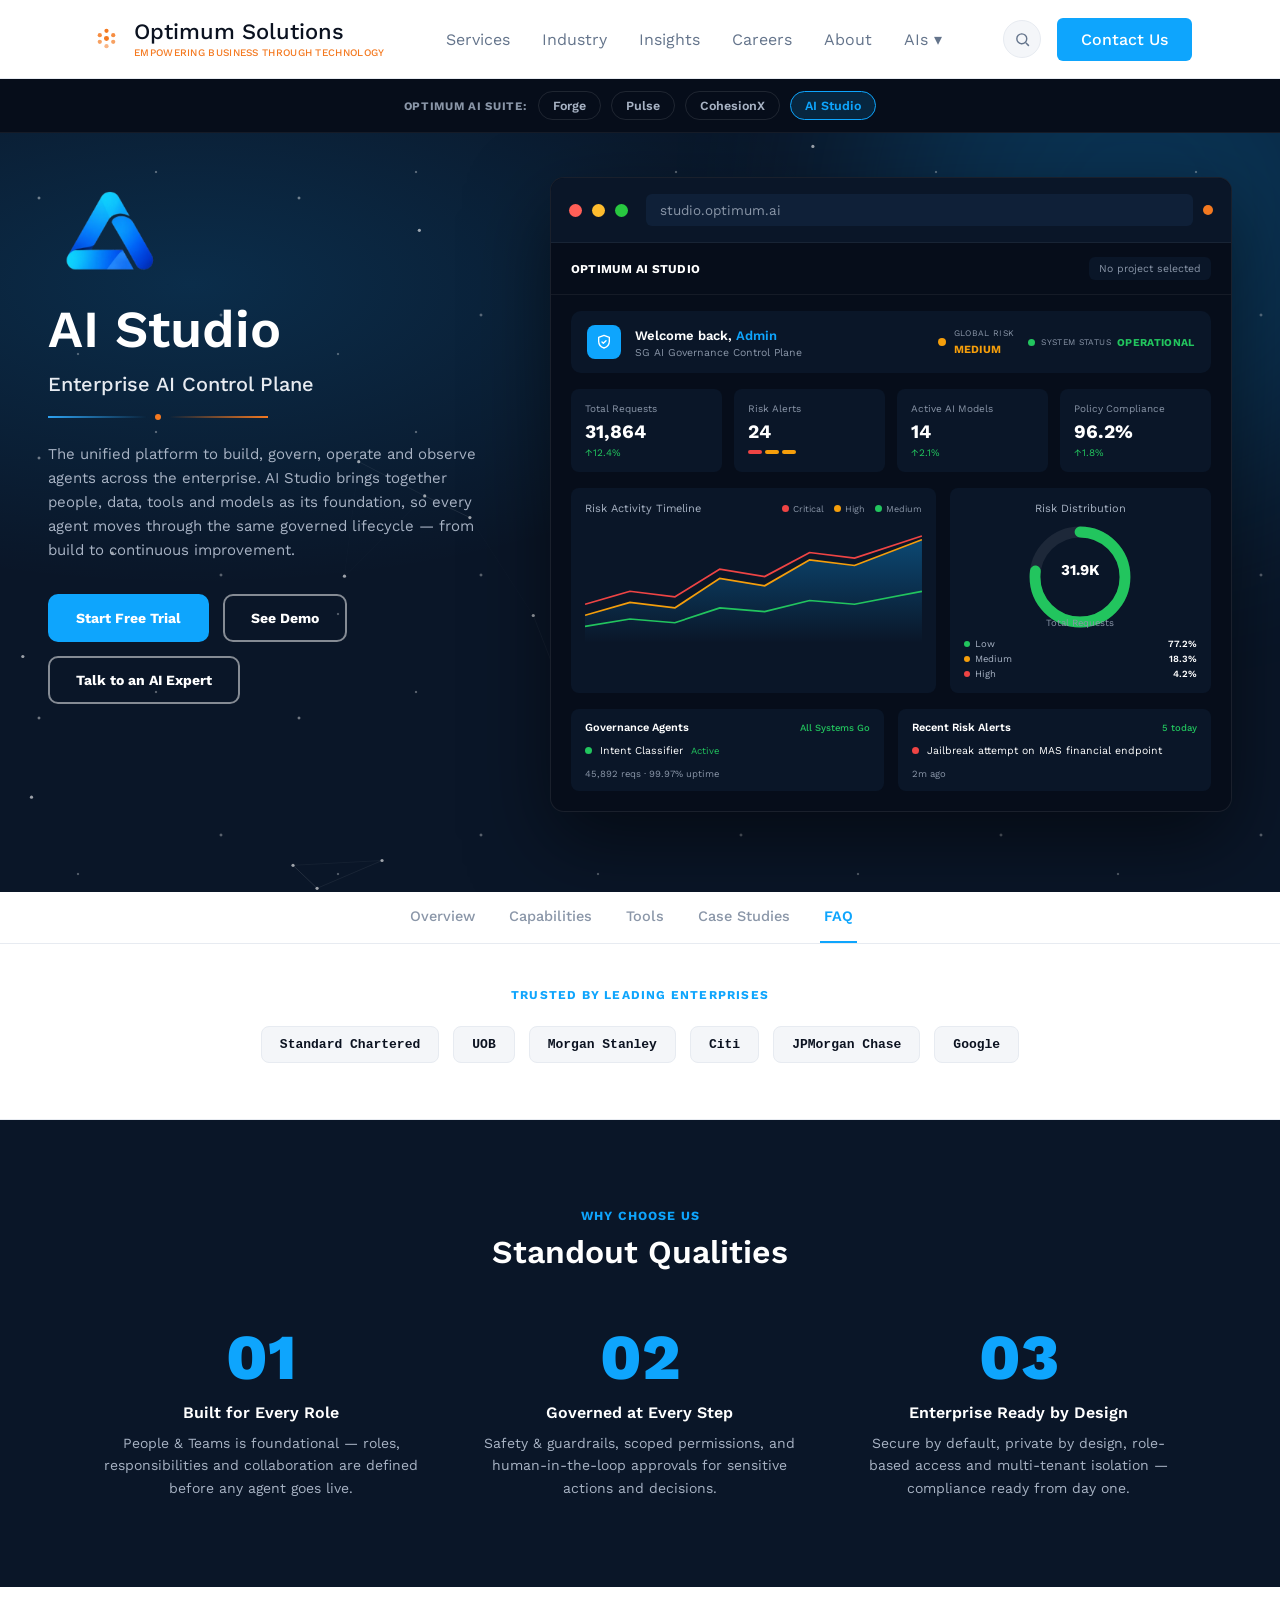
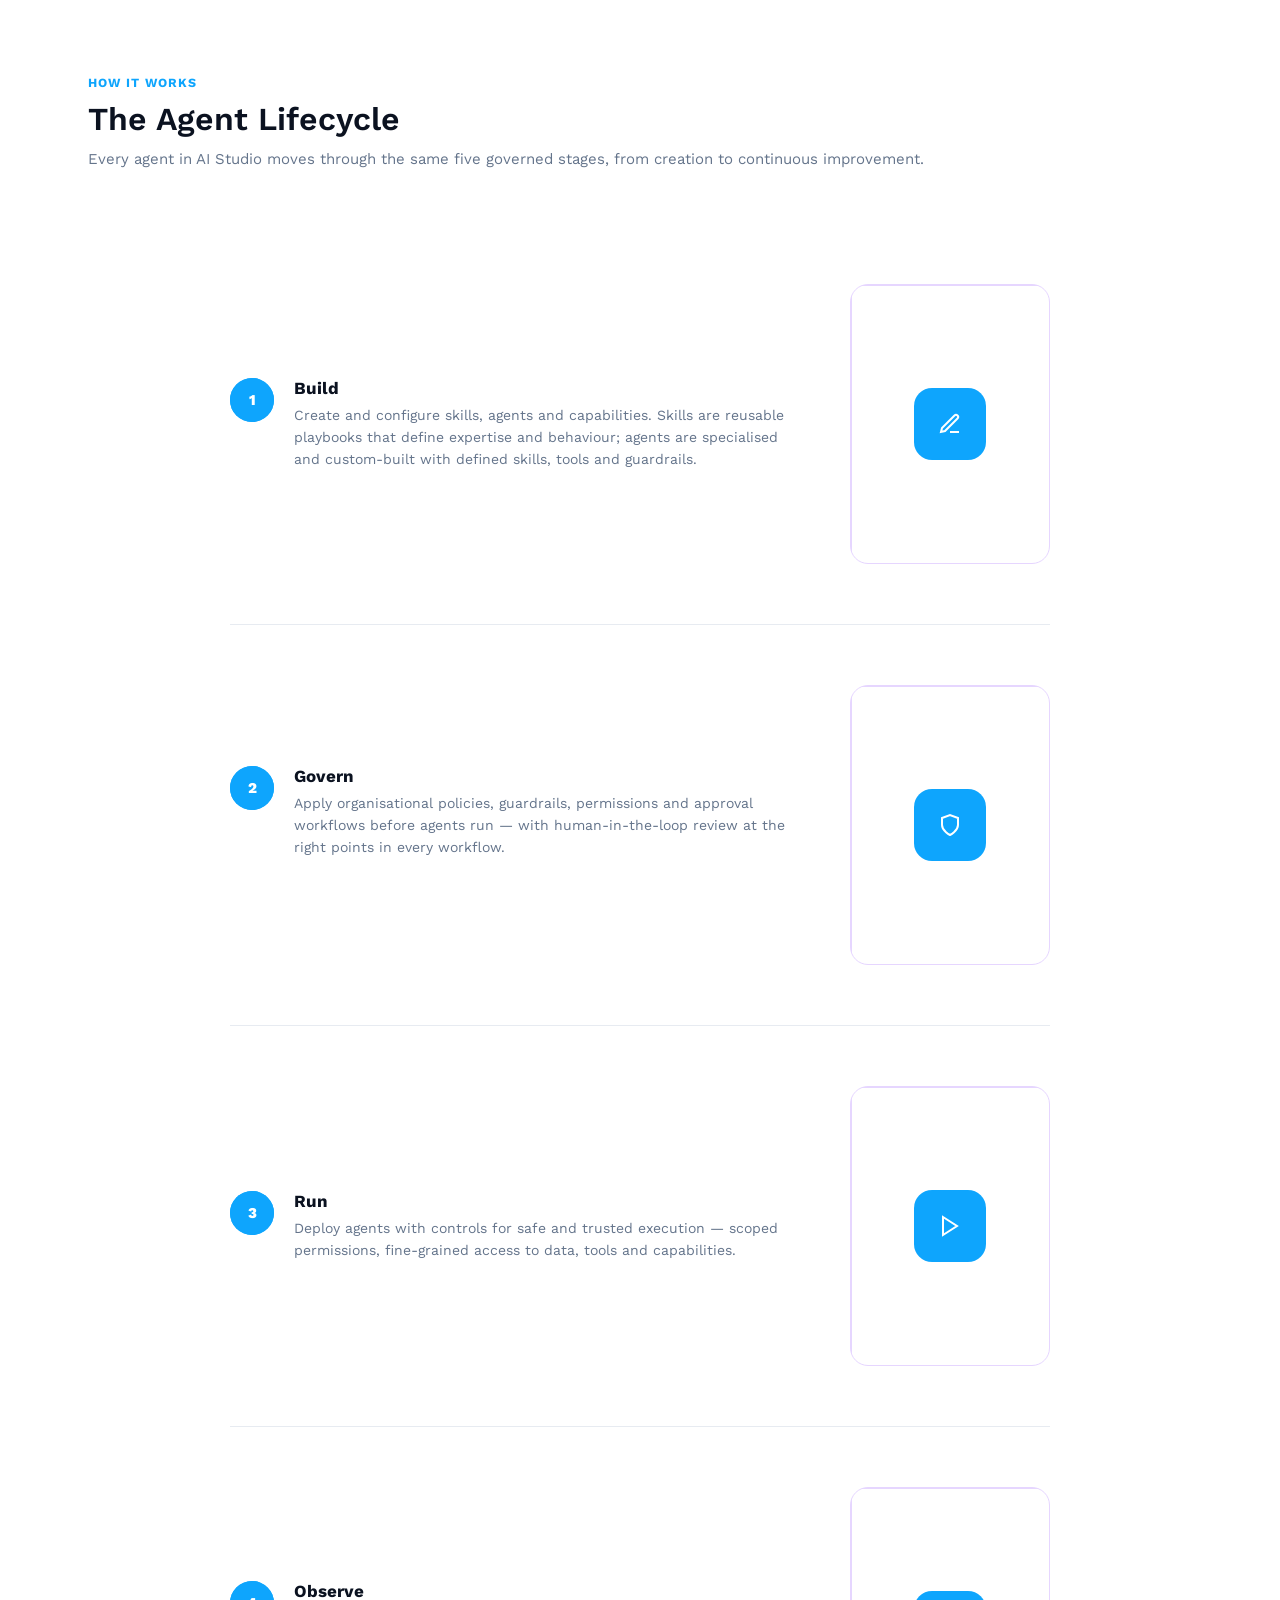
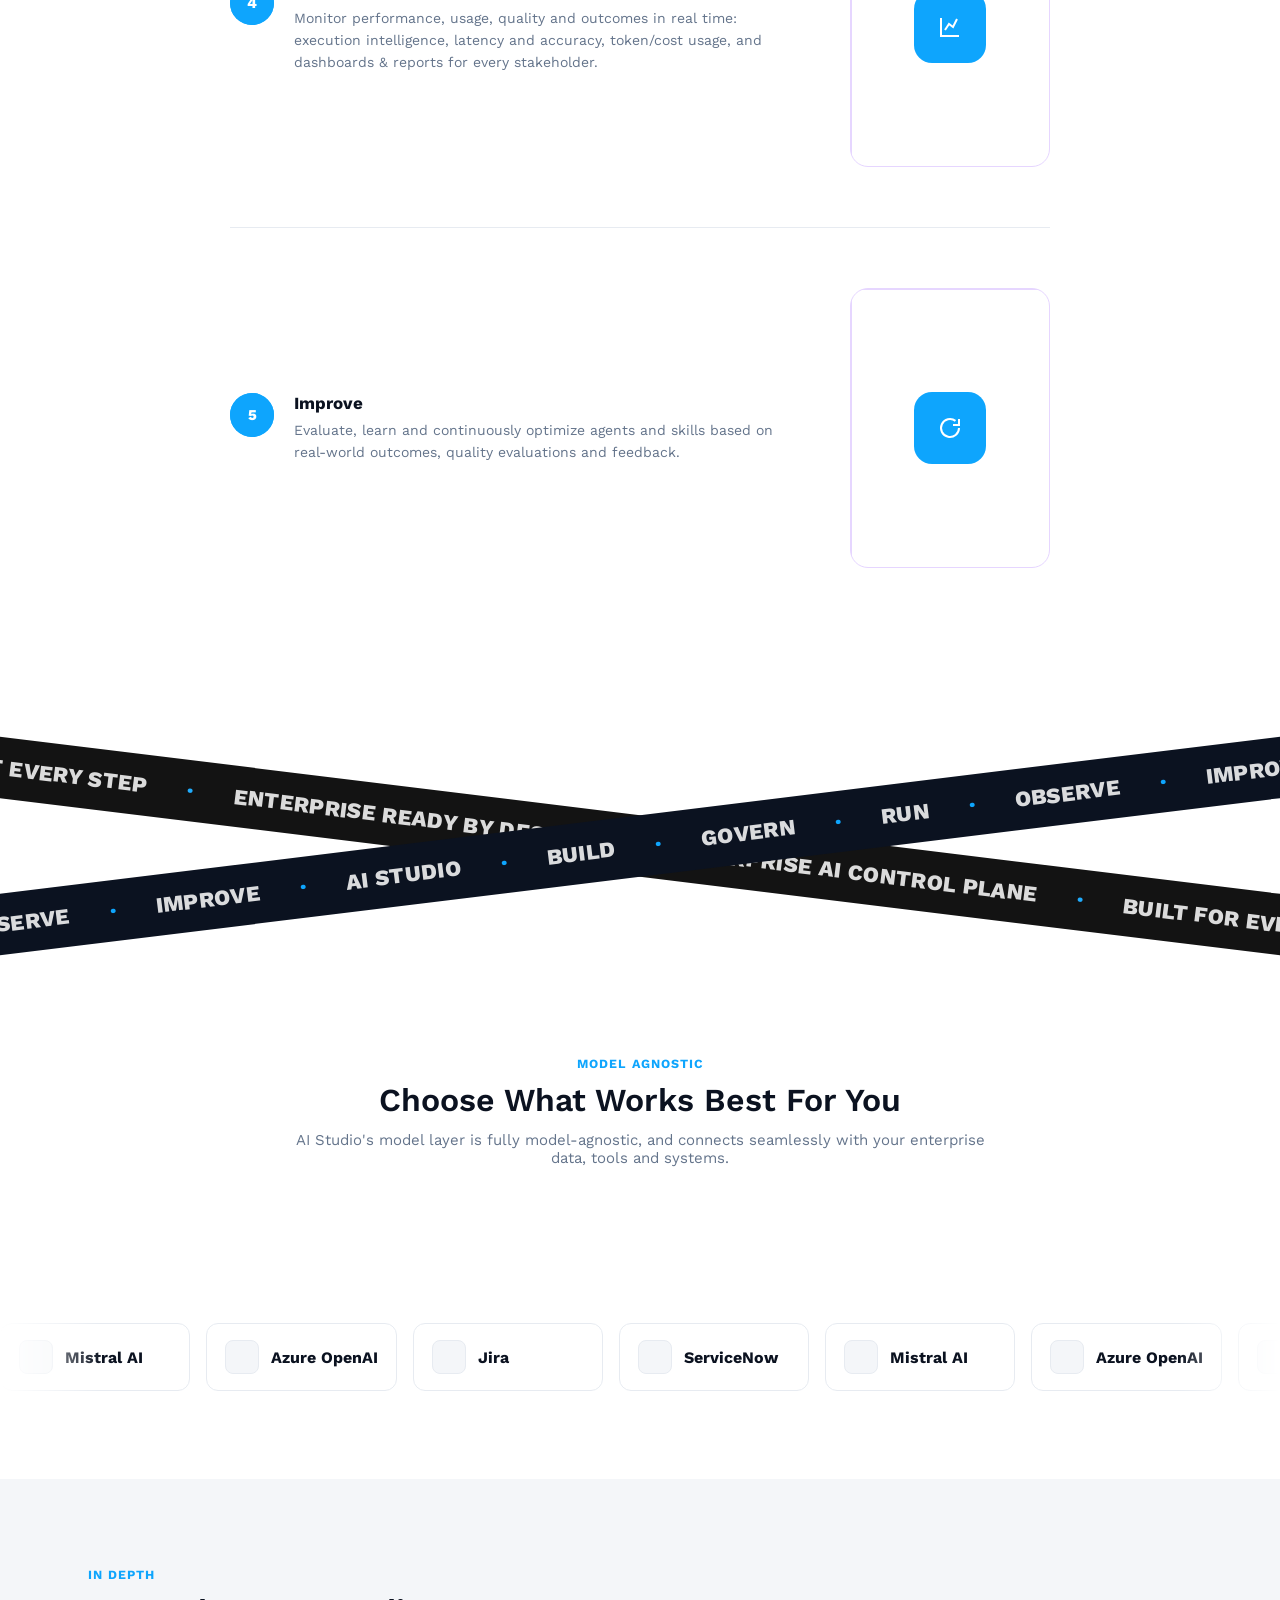
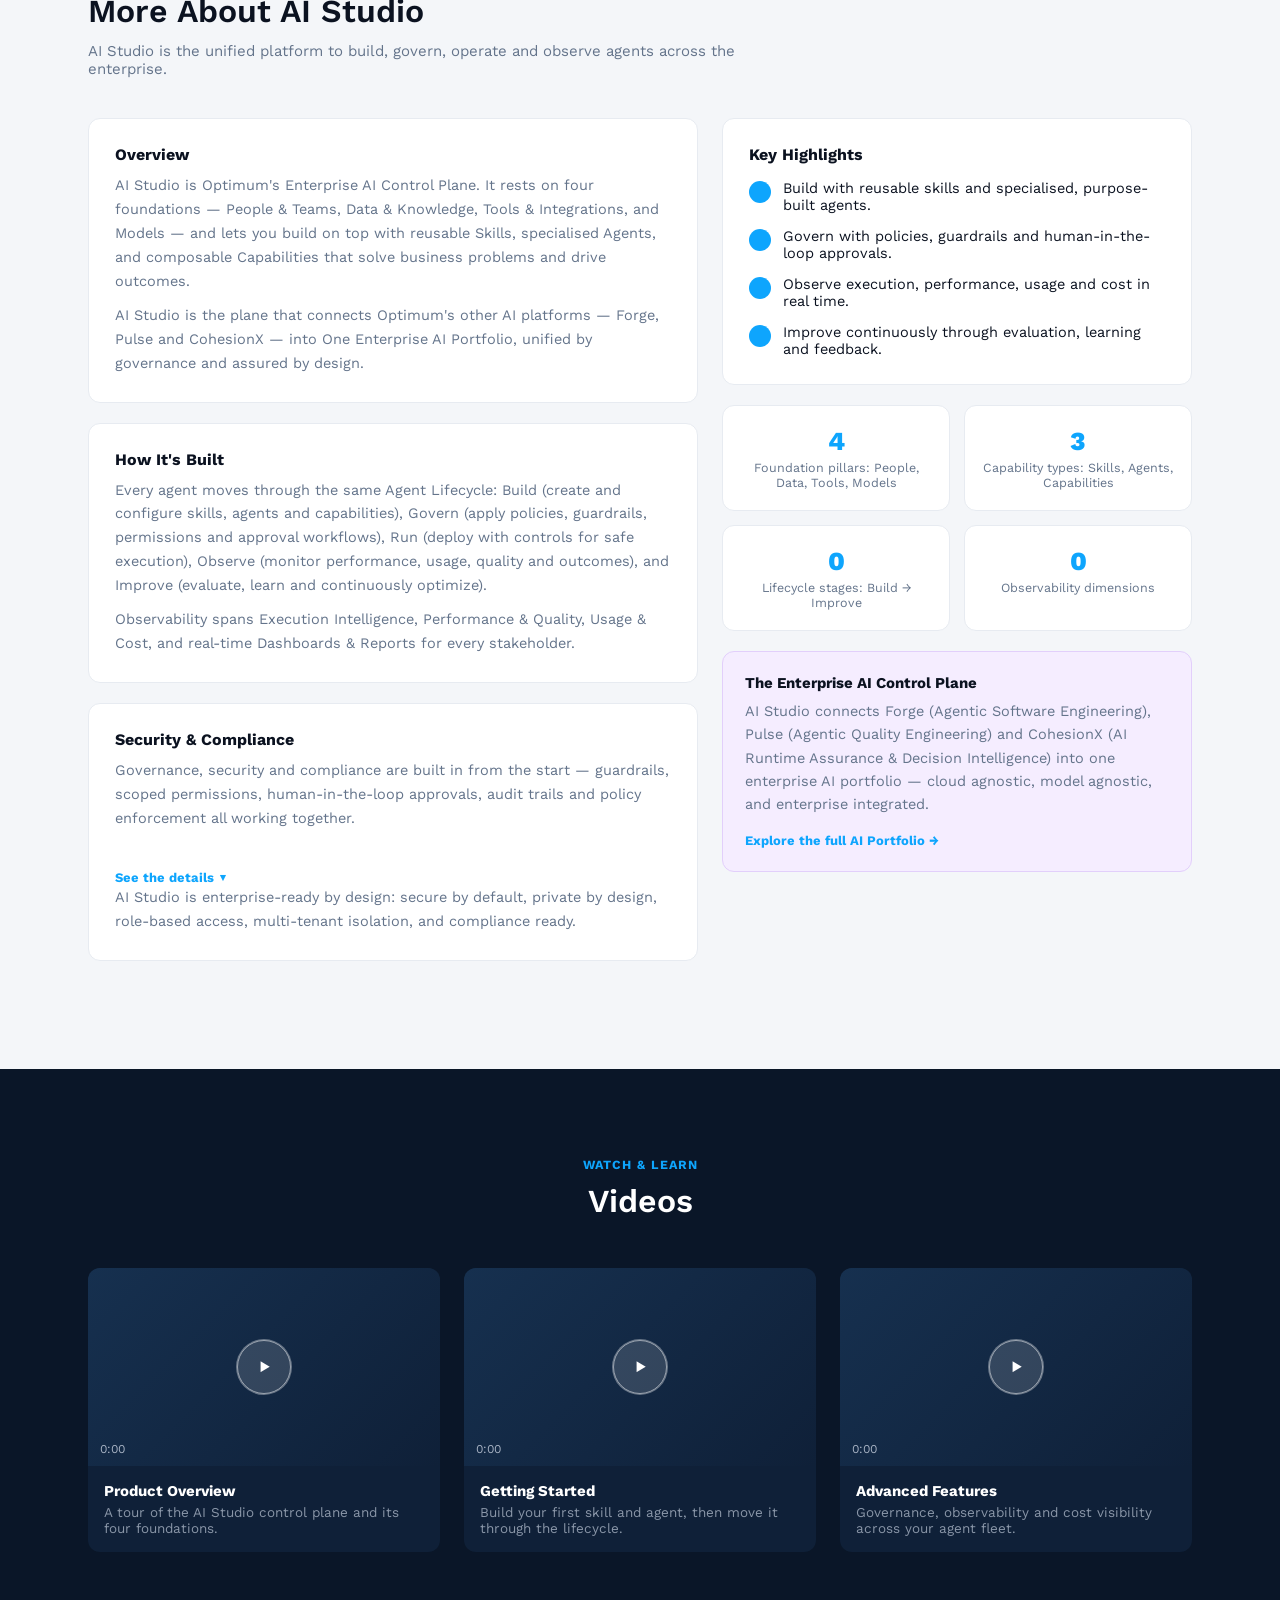
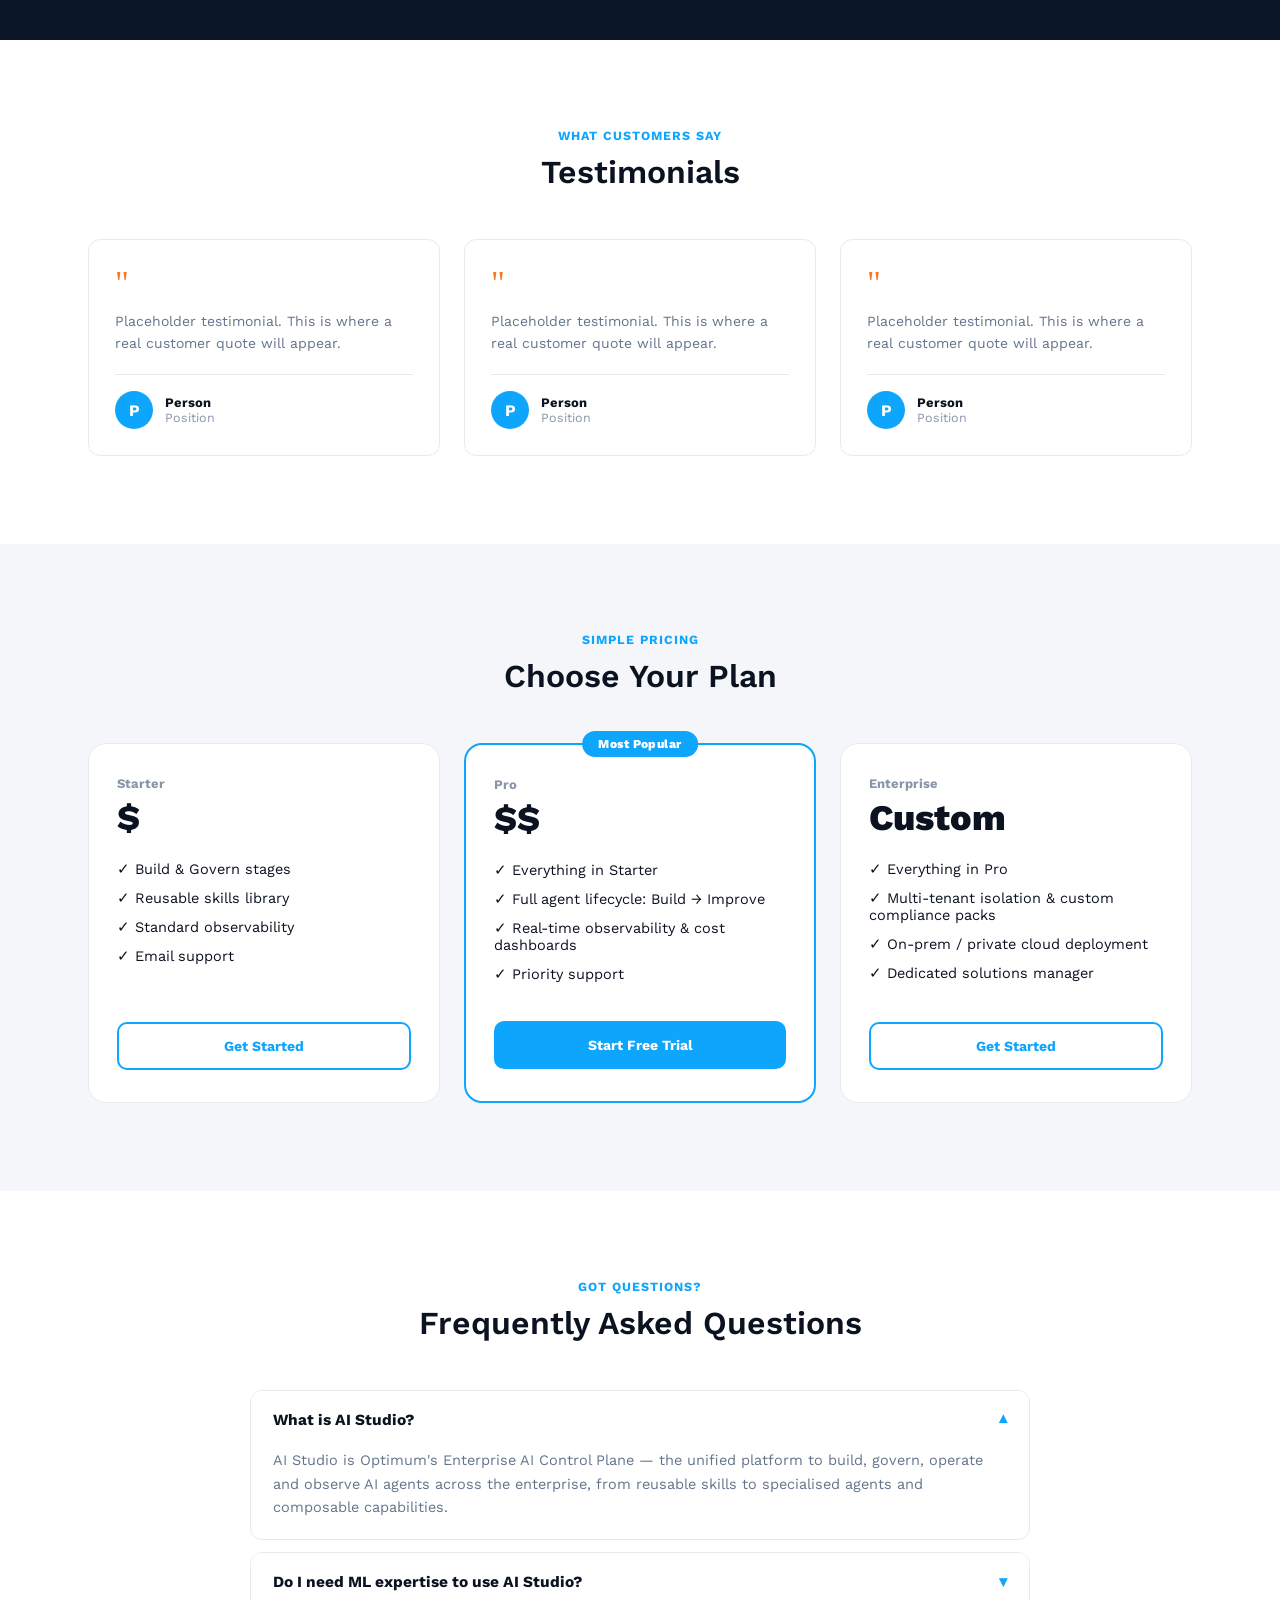
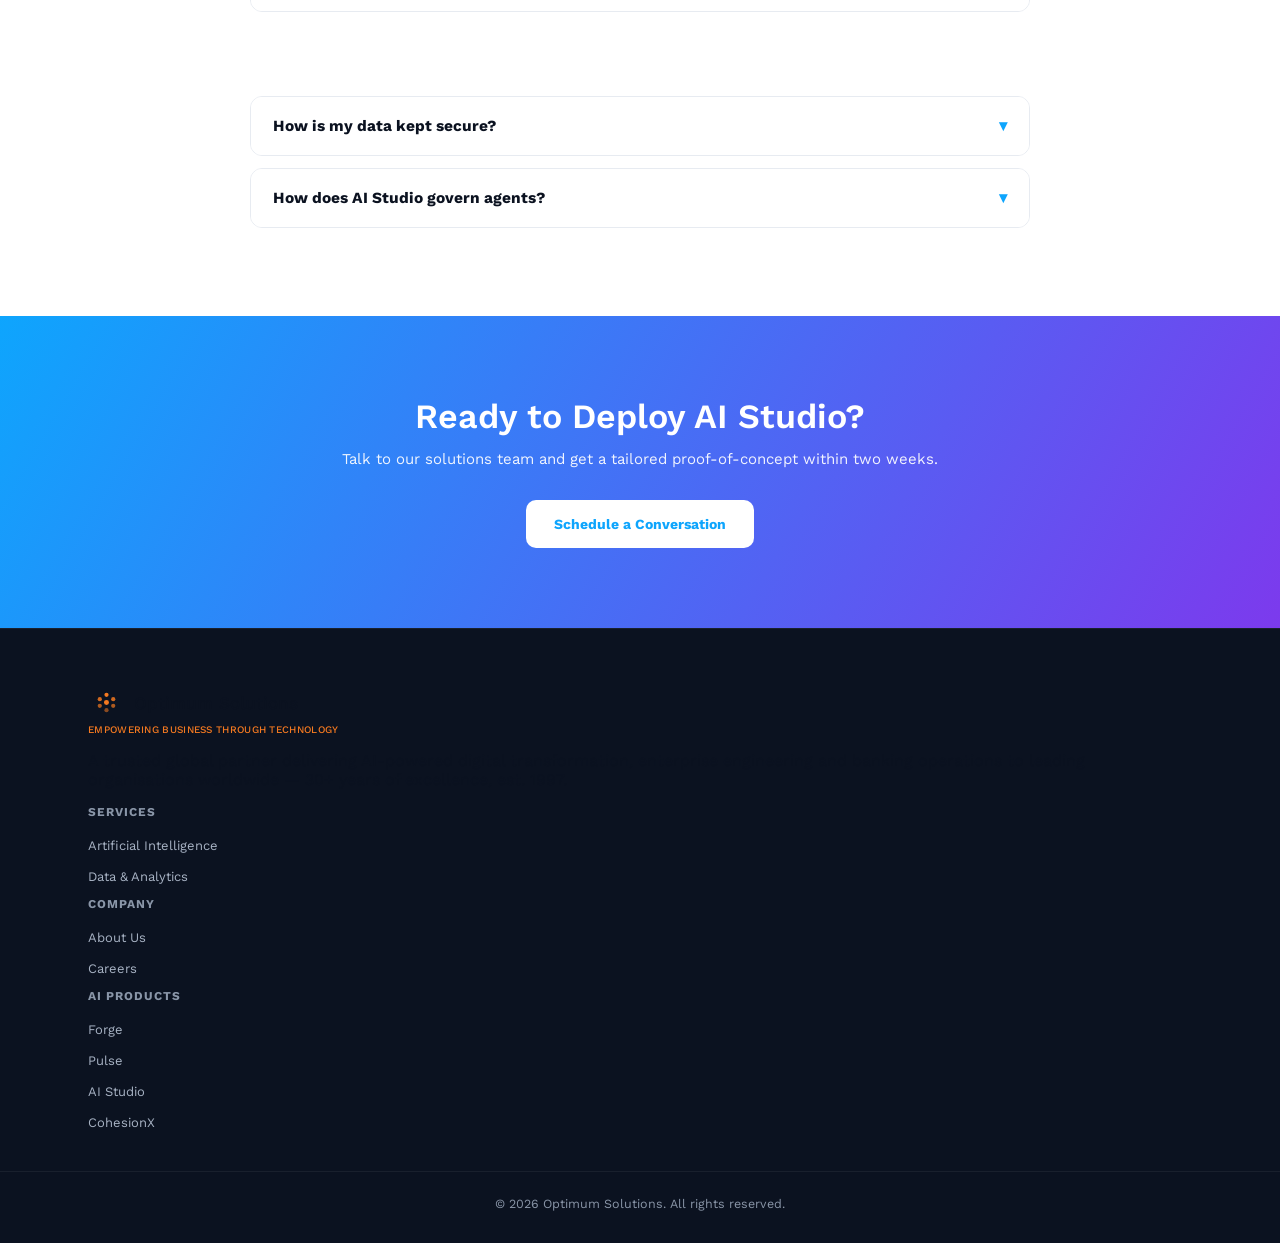
==== commit e432fbb0: "add animations" ====
--- a/ai-studio.html
+++ b/ai-studio.html
@@ -201,28 +201,6 @@
   </div>
 </section>
 
-<!-- ============ SCROLLING TEXT MARQUEE ============ -->
-<div class="text-marquee" aria-hidden="true">
-  <div class="text-marquee-track">
-    <div class="text-marquee-group">
-      <span>Build</span><span class="accent">·</span>
-      <span>Govern</span><span class="accent">·</span>
-      <span>Run</span><span class="accent">·</span>
-      <span>Observe</span><span class="accent">·</span>
-      <span>Improve</span><span class="accent">·</span>
-      <span>AI Studio</span><span class="accent">·</span>
-    </div>
-    <div class="text-marquee-group">
-      <span>Build</span><span class="accent">·</span>
-      <span>Govern</span><span class="accent">·</span>
-      <span>Run</span><span class="accent">·</span>
-      <span>Observe</span><span class="accent">·</span>
-      <span>Improve</span><span class="accent">·</span>
-      <span>AI Studio</span><span class="accent">·</span>
-    </div>
-  </div>
-</div>
-
 <!-- ============ STANDOUT QUALITIES ============ -->
 <section class="standout-section" id="overview">
   <div class="container">
@@ -342,6 +320,46 @@
     </div>
   </div>
 </section>
+
+<!-- ============ SCROLLING TEXT MARQUEE (two crossing diagonal strips) ============ -->
+<div class="text-marquee-cross">
+  <div class="text-marquee band-a" aria-hidden="true">
+    <div class="text-marquee-track">
+      <div class="text-marquee-group">
+        <span>Build</span><span class="accent">·</span>
+        <span>Govern</span><span class="accent">·</span>
+        <span>Run</span><span class="accent">·</span>
+        <span>Observe</span><span class="accent">·</span>
+        <span>Improve</span><span class="accent">·</span>
+        <span>AI Studio</span><span class="accent">·</span>
+      </div>
+      <div class="text-marquee-group">
+        <span>Build</span><span class="accent">·</span>
+        <span>Govern</span><span class="accent">·</span>
+        <span>Run</span><span class="accent">·</span>
+        <span>Observe</span><span class="accent">·</span>
+        <span>Improve</span><span class="accent">·</span>
+        <span>AI Studio</span><span class="accent">·</span>
+      </div>
+    </div>
+  </div>
+  <div class="text-marquee band-b" aria-hidden="true">
+    <div class="text-marquee-track reverse">
+      <div class="text-marquee-group">
+        <span>Built for Every Role</span><span class="accent">·</span>
+        <span>Governed at Every Step</span><span class="accent">·</span>
+        <span>Enterprise Ready by Design</span><span class="accent">·</span>
+        <span>Enterprise AI Control Plane</span><span class="accent">·</span>
+      </div>
+      <div class="text-marquee-group">
+        <span>Built for Every Role</span><span class="accent">·</span>
+        <span>Governed at Every Step</span><span class="accent">·</span>
+        <span>Enterprise Ready by Design</span><span class="accent">·</span>
+        <span>Enterprise AI Control Plane</span><span class="accent">·</span>
+      </div>
+    </div>
+  </div>
+</div>
 
 <!-- ============ INTEGRATIONS ============ -->
 <section class="integrations-section" id="tools">
--- a/css/styles.css
+++ b/css/styles.css
@@ -4,18 +4,38 @@
    individual AI product pages (Forge, Pulse, AI Studio, CohesionX)
    ========================================================= */
 
-/* Scrolling text marquee banner — bold looping tagline strip */
+/* Scrolling text marquee banner — two bold looping tagline strips,
+   each set on its own diagonal and crossing over one another like an X,
+   clipped to a fixed-height band so the crossing point stays on-page. */
+.text-marquee-cross {
+  position: relative;
+  height: 260px;
+  overflow: hidden;
+  background: var(--white);
+}
 .text-marquee {
+  position: absolute;
+  top: 50%;
+  left: 50%;
+  width: 180vw;
   overflow: hidden;
   background: var(--ink);
   padding: 18px 0;
 }
+.text-marquee.band-a { transform: translate(-50%, -50%) rotate(-7deg); z-index: 2; }
+.text-marquee.band-b {
+  transform: translate(-50%, -50%) rotate(7deg);
+  z-index: 1;
+  background: #000;
+  opacity: 0.92;
+}
 .text-marquee-track {
   display: flex;
   width: max-content;
   gap: 40px;
   animation: marqueeLeft 24s linear infinite;
 }
+.text-marquee-track.reverse { animation-name: marqueeRight; }
 .text-marquee:hover .text-marquee-track { animation-play-state: paused; }
 .text-marquee-group { display: flex; gap: 40px; flex: none; }
 .text-marquee span {
@@ -32,6 +52,10 @@
 body.cohesionx-page .text-marquee span.accent { color: var(--cohesionx); }
 @media (prefers-reduced-motion: reduce) {
   .text-marquee-track { animation: none; }
+}
+@media (max-width: 640px) {
+  .text-marquee-cross { height: 190px; }
+  .text-marquee span { font-size: 17px; }
 }
 
 :root {
@@ -698,8 +722,7 @@
 /* Keep the live visual centered within the hero section's height, even
    though the text column next to it is top-aligned. */
 .product-hero-grid > .demo-window,
-.product-hero-grid > .lifecycle-window,
-.product-hero-grid > .drw {
+.product-hero-grid > .lifecycle-window {
   align-self: center;
 }
 .product-hero-grid > div { min-width: 0; }
@@ -1512,6 +1535,9 @@
 
 /* Integrations */
 .integrations-section { background: var(--gray-100); padding: 80px 0; }
+/* Where the crossing marquee sits right above Integrations (Pulse, AI Studio,
+   CohesionX), keep it on white too so there's no hard seam under the strips. */
+.text-marquee-cross + .integrations-section { background: var(--white); }
 .integration-grid {
   display: grid;
   grid-template-columns: repeat(4, 1fr);
@@ -2099,40 +2125,20 @@
 body.cohesionx-page .trusted-strip .label { color: var(--cohesionx); }
 .workflow-section.cohesionx .step-num { background: var(--cohesionx); }
 
-/* ---------- CohesionX hero: "AI Decision Record" live diagram ---------- */
-.drw {
+/* ---------- CohesionX hero: "AI Decision Record" live diagram ----------
+   Nested inside the shared .demo-window laptop/browser chrome, like the
+   Forge / Pulse / AI Studio hero mockups. */
+.demo-window .drw {
   background: #0c1a15;
-  border: 1px solid rgba(0,184,187,0.25);
-  border-radius: 18px;
-  padding: 32px;
-  max-width: 680px;
-  margin-left: auto;
-  box-shadow: 0 30px 60px -20px rgba(0,0,0,0.5);
-}
-@media (max-width: 960px) { .drw { margin-left: 0; } }
+  padding: 30px 32px;
+  min-height: 530px;
+}
 .drw-head {
   display: flex;
   align-items: center;
-  justify-content: space-between;
   margin-bottom: 22px;
 }
 .drw-head .title { color: #fff; font-weight: 700; font-size: 15.5px; letter-spacing: 0.01em; }
-.drw-live {
-  display: inline-flex;
-  align-items: center;
-  gap: 7px;
-  color: var(--cohesionx);
-  font-size: 12.5px;
-  font-weight: 800;
-  text-transform: uppercase;
-  letter-spacing: 0.06em;
-}
-.drw-live .pulse-dot {
-  width: 9px; height: 9px; border-radius: 50%;
-  background: var(--cohesionx);
-  box-shadow: 0 0 0 0 rgba(0,184,187,0.6);
-  animation: livePulse 1.8s infinite;
-}
 .drw-flow {
   display: grid;
   grid-template-columns: 1fr auto 1fr auto 1fr;
